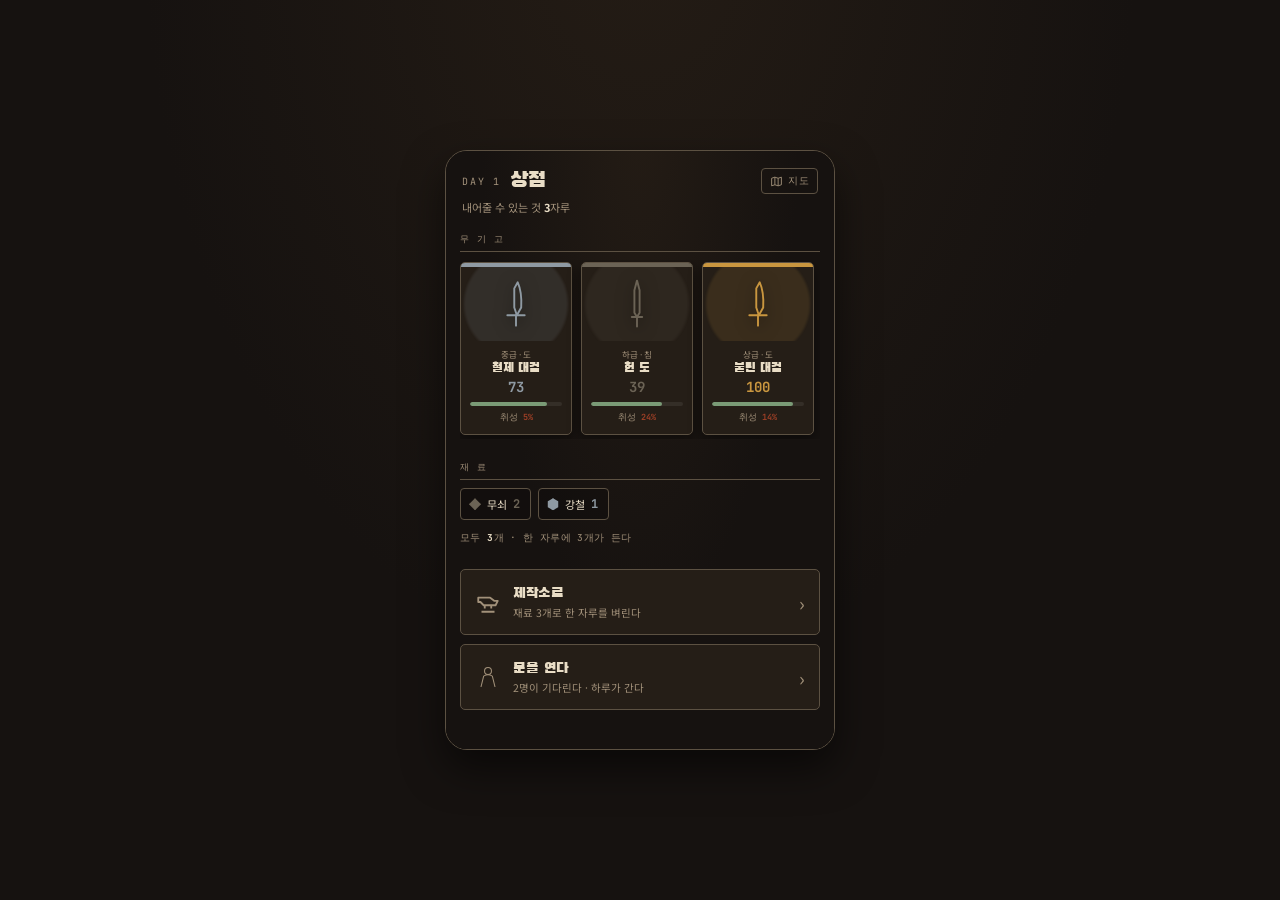
==== forge/index.html @ 7ca0454d "Deploy forge game preview" ====
<!DOCTYPE html>
<!--
════════════════════════════════════════════════════════════════
  명검은 반드시 부러진다 — 통합 프로토타입
════════════════════════════════════════════════════════════════

  [찾는 법]  아래 태그를 그대로 검색하면 해당 구획으로 바로 간다.
             줄번호는 편집하면 낡지만, 태그는 낡지 않는다.

  ── CSS ────────────────────────────────────────────────
  §css.top        상단 날짜 · 뒤로가기
  §css.terrain    암반 층리 · 배경
  §css.map        지도 스크롤뷰 · 노드 · 토큰
  §css.greet      접객 화면 · 용사/무기 카드
  §css.peek       지도 보기 · 상단 버튼
  §css.ldrawer    지도 위 대여 서랍
  §css.page       상점 · 개봉 페이지
  §css.night      개봉 오버레이
  §css.envelope   봉투 · 뜯기
  §css.result     결과 카드 · 마모 · 파손 · 쪽지

  ── core ── 규칙. DOM을 건드리지 않는다 ────────────────
  §core.dungeons  던전 · 키워드 · 대사
  §core.entity    용사 풀 · 등급 · makeWeapon
  §core.state     S — 하루 상태
  §core.outcome   rollOutcome · reactionOf   ← 확률
  §core.discover  bringBack — 키워드/재료 발견
  §core.unlock    소문 해금
  §core.day       nextDay · makeGuests

  ── ui ── 공용 부품 ────────────────────────────────────
  §ui.rand        mulberry32 · crackSVG
  §ui.icon        아이콘 · 무기 실루엣
  §ui.sheet       던전 상세 시트
  §ui.toast       토스트

  ── screens ────────────────────────────────────────────
  §scr.greet      접객 — 스와이프 · 건네기
  §scr.peek       지도 보기 — 던전 카드 뒷면에 소문
  §scr.ldrawer    지도 위 대여 서랍 — 행 탭하면 토큰으로
  §scr.dfocus     지도 카드 — 가운데로 불러내기 · 뒤집기
  §scr.map        지도 렌더 · 토큰
  §scr.page       상점 · 개봉 페이지
  §scr.seq        저녁 파견 시퀀스
  §scr.arrival    아침 진행 · 귀환
  §scr.night      개봉 — 봉투 · 결과
  §boot           시작

  [규율]  core 구획의 함수는 document / $() 를 쓰지 않는다.
          Vite 이관 시 core 는 그대로 잘라 붙일 수 있어야 한다.

  [미착수]  forge 3단계 → §scr.page 의 '벼린다' 버튼
════════════════════════════════════════════════════════════════
-->
<html lang="ko">
<head>
<meta charset="UTF-8">
<meta name="viewport" content="width=device-width, initial-scale=1.0, maximum-scale=1.0, user-scalable=no">
<title>던전 지도 프로토타입</title>
<style>
@import url('https://fonts.googleapis.com/css2?family=Black+Han+Sans&family=Noto+Sans+KR:wght@400;500;700&family=JetBrains+Mono:wght@500;700&display=swap');

:root{
  --bg-void:#161210;
  --bg-card:#251e17;
  --ink:#e9ddc6;
  --ink-dim:#a2917a;
  --line-metal:#5c5142;

  --grade-common:#6b6355;
  --grade-mid:#8f9aa3;
  --grade-high:#c9963f;
  --grade-unique:#cf5b2e;

  --attr-frost:#5f93b0;
  --attr-fire:#9c3f26;
  --attr-holy:#c7a542;
  --attr-none:#7d7568;

  --dur-high:#7a9b76;
  --dur-mid:#c9963f;
  --dur-low:#9c3f26;

  --stamp-ink:#8c3a2c;

  --font-display:'Black Han Sans', sans-serif;
  --font-body:'Noto Sans KR', sans-serif;
  --font-mono:'JetBrains Mono', monospace;
}
*{ box-sizing:border-box; -webkit-tap-highlight-color:transparent; }
html,body{ height:100%; }
body{
  margin:0; background:radial-gradient(ellipse at 50% -10%, #241c15 0%, var(--bg-void) 55%);
  color:var(--ink); font-family:var(--font-body);
  display:flex; align-items:center; justify-content:center; padding:16px;
}
body.night-open{ overflow:hidden; overscroll-behavior:none; }
.phone{
  width:390px; height:600px; max-height:90vh;
  background:radial-gradient(ellipse at 50% 0%, #241c15 0%, var(--bg-void) 60%);
  border-radius:22px; border:1px solid var(--line-metal);
  box-shadow:0 18px 40px rgba(0,0,0,.55);
  position:relative; overflow:hidden; display:flex; flex-direction:column;
}

/* ══ [§css.top] 상단 ══ */
.top{ padding:12px 12px 6px; flex-shrink:0; z-index:14; }
.top__bar{ display:flex; align-items:center; justify-content:space-between; gap:8px; }
.day{ font-family:var(--font-mono); font-size:11px; letter-spacing:.16em; color:var(--ink-dim); text-align:center; flex:1; }
.backbtn{
  width:42px; height:42px; flex-shrink:0; display:flex; align-items:center; justify-content:center;
  background:var(--bg-card); border:1px solid var(--line-metal); border-radius:7px;
  color:var(--ink); font-size:24px; line-height:1; cursor:pointer; transition:border-color .15s, color .15s, transform .12s;
}
.backbtn:active{ transform:scale(.94); }
.backbtn:hover{ border-color:var(--grade-unique); color:var(--ink); }
.backbtn.hidden{ opacity:0; pointer-events:none; }
.topbtn{
  display:flex; align-items:center; gap:6px; background:var(--bg-card);
  border:1px solid var(--line-metal); border-radius:4px; padding:6px 9px;
  cursor:pointer; flex-shrink:0; transition:border-color .15s, opacity .3s;
}
.topbtn:hover{ border-color:var(--grade-unique); }
.topbtn__label{ font-family:var(--font-mono); font-size:8.5px; letter-spacing:.08em; color:var(--ink-dim); }
.topbtn__count{
  min-width:17px; height:17px; border-radius:9px; padding:0 4px; background:var(--grade-unique);
  color:#1a1512; font-family:var(--font-mono); font-weight:700; font-size:10px;
  display:flex; align-items:center; justify-content:center;
}
.topbtn--off{ opacity:.32; pointer-events:none; }

/* ══ [§css.terrain] 지형 배경 ══ */
.backdrop{
  position:absolute; left:0; top:0; width:100%; height:100%;
  pointer-events:none; z-index:1;
}
/* 깊은 곳에 깔리는 안개 */
.mist{
  position:absolute; left:-10%; width:120%; height:70px; pointer-events:none; z-index:3;
  background:radial-gradient(ellipse at 50% 50%, rgba(150,160,170,.075) 0%, rgba(150,160,170,0) 70%);
  animation:mistDrift 22s ease-in-out infinite;
}
@keyframes mistDrift{ 0%,100%{ transform:translateX(-18px);} 50%{ transform:translateX(18px);} }
/* 화롯불 잔불 */
.ember{
  position:absolute; width:2px; height:2px; border-radius:50%;
  background:var(--attr-fire); pointer-events:none; z-index:3; opacity:0;
  animation:emberRise 5.5s linear infinite;
}
@keyframes emberRise{
  0%{ opacity:0; transform:translateY(0) scale(.6);} 12%{ opacity:.85;}
  70%{ opacity:.45;} 100%{ opacity:0; transform:translateY(-58px) scale(.3);}
}

/* 이정표 — 턴이 끊기는 자리 */
.milestone{
  position:absolute; margin-left:-9px; width:18px; height:18px; z-index:4;
  color:#4e4438; pointer-events:none;
}
.milestone svg{ width:18px; height:18px; }

/* ══ [§css.map] 지도 — 스크롤뷰 ══
   부모(wrapper)가 flex 컨테이너가 아니므로 flex:1은 듣지 않는다.
   inset:0으로 스크롤 컨테이너의 높이를 확정해야 overflow가 작동한다. */
.map{
  position:absolute; inset:0; overflow-y:auto; overflow-x:hidden;
  -webkit-overflow-scrolling:touch; overscroll-behavior:contain;
}
.map::-webkit-scrollbar{ width:0; display:none; }
.map__inner{ position:relative; width:100%; }

/* 스크롤 뷰포트 가장자리 — 위아래로 어둠에 잠기게 */
.map__fade{
  position:absolute; left:0; right:0; height:46px; pointer-events:none; z-index:11;
}
.map__fade--top{ top:0; background:linear-gradient(180deg, #191411 0%, rgba(25,20,17,0) 100%); }
.map__fade--bot{ bottom:0; background:linear-gradient(0deg, #171310 0%, rgba(23,19,16,0) 100%); }

/* 깊이 눈금 — 세로축이 곧 거리라는 것을 읽히게 */
.tick{
  position:absolute; left:8px; display:flex; align-items:center; gap:6px;
  font-family:var(--font-mono); font-size:8px; letter-spacing:.14em; color:#4c4237;
  pointer-events:none; z-index:4;
}
.tick::after{ content:''; display:block; width:340px; height:1px; background:linear-gradient(90deg, #352d26 0%, rgba(53,45,38,0) 78%); }

/* 스크롤 힌트 */
.scrollhint{
  position:absolute; left:50%; transform:translateX(-50%); bottom:52px; z-index:12;
  font-family:var(--font-mono); font-size:8.5px; letter-spacing:.16em; color:var(--ink-dim);
  opacity:0; transition:opacity .5s; pointer-events:none;
}
.scrollhint.on{ opacity:.7; animation:hintFloat 2.4s ease-in-out infinite; }
@keyframes hintFloat{ 0%,100%{ transform:translate(-50%,0);} 50%{ transform:translate(-50%,-4px);} }

/* 어둠 — 미해금 구역 */
.dark{
  position:absolute; left:0; right:0; top:0; height:170px;
  background:linear-gradient(180deg, #0b0908 0%, #0d0a08 42%, rgba(13,10,8,.8) 70%, rgba(22,18,16,0) 100%);
  pointer-events:none; z-index:5;
}
.dark__label{
  position:absolute; left:0; right:0; top:34px; text-align:center;
  font-family:var(--font-mono); font-size:8.5px; letter-spacing:.22em; color:#3d342c;
}
.rumor{
  position:absolute; top:76px; text-align:center; width:118px;
  font-family:var(--font-display); font-size:14px; color:#57493c;
  filter:blur(1.1px); opacity:0; transition:opacity 1.1s ease;
}
.rumor.on{ opacity:1; animation:rumorPulse 4.2s ease-in-out infinite; }
.rumor small{ display:block; font-family:var(--font-mono); font-size:7.5px; letter-spacing:.1em; margin-top:3px; filter:blur(.4px); }
@keyframes rumorPulse{ 0%,100%{ opacity:.55; } 50%{ opacity:.9; } }

/* 레인 — 던전에서 상점까지의 길 */
.lane{ position:absolute; width:2px; background:repeating-linear-gradient(180deg, var(--line-metal) 0 3px, transparent 3px 9px); opacity:.42; }

/* 던전 카드 (지도용 소형) */
.dnode{
  position:absolute; width:112px; margin-left:-56px;
  background:var(--bg-card); border:1px solid var(--line-metal); border-radius:5px;
  box-shadow:0 6px 16px rgba(0,0,0,.5); cursor:pointer;
  transition:border-color .18s, transform .3s cubic-bezier(.34,1.4,.64,1),
             width .45s cubic-bezier(.4,.15,.2,1), margin-left .45s cubic-bezier(.4,.15,.2,1);
  z-index:6; perspective:900px; background:transparent; border:none; box-shadow:none;
}
.dnode__inner{
  position:relative; width:100%; transform-style:preserve-3d;
  transition:transform .5s cubic-bezier(.4,.15,.2,1);
}
.dnode.flipped{ width:224px; margin-left:-112px; z-index:30; }
.dnode.flipped .dnode__inner{ transform:rotateY(180deg); }
.dnode__face{
  backface-visibility:hidden; -webkit-backface-visibility:hidden;
  background:var(--bg-card); border:1px solid var(--line-metal); border-radius:5px;
  box-shadow:0 6px 16px rgba(0,0,0,.5); overflow:hidden;
}
.dnode__front{ position:relative; }
.dnode__back{ position:absolute; inset:0; transform:rotateY(180deg); }
.dnode.flipped .dnode__front{ position:absolute; inset:0; }
.dnode.flipped .dnode__back{ position:relative; inset:auto; }
.dnode:hover .dnode__face{ border-color:var(--accent); }

/* 카드를 화면 가운데로 불러내는 층 —
   지도 스크롤 위에 얹혀서, 원래 자리의 카드는 숨겨두고
   같은 카드를 이 층에서 다시 그려 가운데로 날아가게 한다. */
.dfocus{ position:absolute; inset:0; z-index:32; opacity:0; pointer-events:none; transition:opacity .3s; }
.dfocus.on{ opacity:1; pointer-events:auto; background:rgba(10,8,7,.5); }
.dfocus-card{
  left:50%; top:50%; margin:0 !important; z-index:33;
  transition:transform .5s cubic-bezier(.4,.15,.2,1), width .45s cubic-bezier(.4,.15,.2,1) !important;
  max-height:78%;
}
.dfocus-card .dnode__face{ box-shadow:0 20px 46px rgba(0,0,0,.6); }
.dfocus-card .dnode__back .dback{ max-height:296px; overflow-y:auto; }
.dfocus-card .dnode__back .dback::-webkit-scrollbar{ display:none; }
.token.ping{ animation:tokPing 1.1s ease-out; z-index:20; }
@keyframes tokPing{
  0%{ transform:scale(1); filter:none; }
  22%{ transform:scale(1.5); filter:drop-shadow(0 0 12px var(--accent)) brightness(1.5); }
  100%{ transform:scale(1); filter:none; }
}
.dnode.new{ animation:nodeIn .6s cubic-bezier(.34,1.4,.64,1); }
@keyframes nodeIn{ from{ opacity:0; transform:translateY(-14px) scale(.9); } to{ opacity:1; transform:none; } }
.dnode__accent{ height:4px; background:var(--accent); }
.dnode__body{ padding:7px 9px 8px; text-align:center; }
.dnode__ico{ width:26px; height:26px; margin:0 auto 1px; color:var(--accent); }
.dnode__name{ font-family:var(--font-display); font-size:13.5px; line-height:1.2; }
.dnode__turn{ font-family:var(--font-mono); font-size:9px; color:var(--ink-dim); margin-top:3px; letter-spacing:.05em; }
.dnode__log{ font-size:8.5px; color:var(--ink-dim); margin-top:4px; line-height:1.4; }
.dnode__log b{ color:var(--dur-low); font-weight:700; }
.dnode__seam{ display:block; width:100%; height:7px; }
.dnode__seam path{ stroke:var(--line-metal); stroke-width:1.2; fill:none; }

/* 토큰 — 나가 있는 무기 */
.token{
  position:absolute; width:40px; margin-left:-20px; z-index:8;
  transition:top .55s cubic-bezier(.34,1.25,.64,1), left .55s cubic-bezier(.34,1.25,.64,1), opacity .4s;
  text-align:center; pointer-events:none;
}
.token__glyph{
  width:30px; height:30px; margin:0 auto; color:var(--accent);
  background:rgba(22,18,16,.9); border:1px solid var(--line-metal); border-radius:4px;
  display:flex; align-items:center; justify-content:center;
  box-shadow:0 3px 9px rgba(0,0,0,.6);
}
.token__glyph svg{ width:21px; height:21px; }
.token__step{ font-family:var(--font-mono); font-size:7.5px; color:var(--ink-dim); margin-top:2px; letter-spacing:.04em; }
.token.jump .token__glyph{ animation:tokenJump .42s cubic-bezier(.34,1.5,.64,1); }
@keyframes tokenJump{ 0%{ transform:translateY(0);} 40%{ transform:translateY(-7px) scale(1.06);} 100%{ transform:translateY(0);} }
.token.gone{ opacity:0; }

/* 던전 안으로 들어간다 — 잠시 머무는 동안 토큰이 어둠에 잠긴다 */
.token.inside{ z-index:4; }
.token.inside .token__glyph{
  transition:transform .5s cubic-bezier(.4,.15,.2,1), opacity .5s, background .5s;
  transform:scale(.72); opacity:.45; background:rgba(10,8,7,.95);
}
.token.inside .token__step{ opacity:0; transition:opacity .3s; }

/* 던전이 삼킨다 */
@keyframes nodeSwallow{
  0%,100%{ box-shadow:0 6px 16px rgba(0,0,0,.5); }
  35%{ box-shadow:0 6px 16px rgba(0,0,0,.5), 0 0 22px 3px var(--accent); }
}
.dnode.swallow{ animation:nodeSwallow 1.1s ease-in-out; }

/* 지도 위를 날아오는 결과 봉투 — 야간 개봉 봉투(.env)와 완전히 분리한다 */
.return-env{
  position:absolute; width:52px; height:36px; z-index:22;
  pointer-events:none; filter:drop-shadow(0 8px 12px rgba(0,0,0,.72));
  transform:translate(-50%,-50%);
}
.return-env__body{
  position:absolute; inset:0; overflow:hidden;
  background:linear-gradient(155deg,#3b3127 0%,#28211b 100%);
  border:1px solid var(--line-metal); border-radius:3px;
}
.return-env__flap{
  position:absolute; inset:0 0 auto; height:21px;
  background:#342a22; border-bottom:1px solid rgba(117,91,64,.72);
  clip-path:polygon(0 0,100% 0,50% 100%);
}
.return-env__accent{ position:absolute; left:0; right:0; bottom:0; height:3px; background:var(--accent); }
.return-env__seal{
  position:absolute; left:50%; top:16px; transform:translate(-50%,-50%);
  width:12px; height:12px; border-radius:50%; z-index:2;
  background:var(--stamp-ink); box-shadow:0 0 0 1px rgba(0,0,0,.5) inset;
}
.return-env__shine{
  position:absolute; inset:-12px; z-index:-1; opacity:.7;
  background:radial-gradient(circle, color-mix(in srgb,var(--accent) 38%,transparent) 0%,transparent 68%);
}

.return-status{
  position:absolute; left:50%; bottom:18px; z-index:21;
  transform:translate(-50%,12px); opacity:0; pointer-events:none;
  display:flex; flex-direction:column; align-items:center; gap:7px;
  transition:opacity .28s, transform .36s cubic-bezier(.34,1.35,.64,1);
}
.return-status.on{ opacity:1; transform:translate(-50%,0); }
.return-status__stack{ position:relative; width:72px; height:42px; }
.return-status__paper{
  position:absolute; left:50%; top:50%; width:54px; height:34px;
  border:1px solid var(--line-metal); border-radius:3px;
  background:linear-gradient(155deg,#3b3127,#28211b);
  box-shadow:0 5px 12px rgba(0,0,0,.55);
  transform:translate(-50%,-50%) rotate(var(--r,0deg)) translateY(var(--y,0px));
  animation:returnPaperIn .34s cubic-bezier(.34,1.55,.64,1);
}
.return-status__paper::after{
  content:''; position:absolute; left:50%; top:8px; width:10px; height:10px;
  transform:translateX(-50%); border-radius:50%; background:var(--stamp-ink);
}
.return-status__label{
  min-width:150px; padding:6px 10px; text-align:center;
  font-family:var(--font-mono); font-size:9px; letter-spacing:.08em; color:var(--ink-dim);
  border:1px solid var(--line-metal); border-radius:3px; background:rgba(18,15,13,.92);
}
.return-status.complete .return-status__stack{ animation:returnStackPulse .62s cubic-bezier(.34,1.55,.64,1); }
.return-status.complete .return-status__label{ color:var(--ink); border-color:var(--grade-unique); }
@keyframes returnPaperIn{
  from{ opacity:0; transform:translate(-50%,-50%) translateY(-16px) rotate(-8deg) scale(.8); }
}
@keyframes returnStackPulse{
  0%,100%{ transform:scale(1); } 45%{ transform:scale(1.14) translateY(-4px); }
}
/* 상점 */
.shop{
  position:absolute; left:0; right:0; height:64px; z-index:7;
  display:flex; flex-direction:column; align-items:center; justify-content:flex-start;
}
.shop__house{ width:96px; height:46px; color:var(--ink-dim); position:relative; }
.shop__house svg{ width:96px; height:46px; }
.shop__win{
  position:absolute; left:50%; top:26px; transform:translateX(-50%);
  width:13px; height:11px; background:var(--grade-high); border-radius:1px;
  box-shadow:0 0 12px 3px rgba(201,150,63,.42);
  animation:forgeGlow 3.6s ease-in-out infinite;
}
@keyframes forgeGlow{ 0%,100%{ opacity:.72; } 45%{ opacity:1; } }
.shop__label{
  font-family:var(--font-mono); font-size:9.5px; letter-spacing:.2em;
  color:var(--ink-dim); margin-top:2px;
}

/* ══ [§css.greet] 접객 — 낮 ══ */
.greet{
  position:absolute; inset:0; z-index:26; display:flex; flex-direction:column;
  background:radial-gradient(ellipse at 50% -10%, #261e16 0%, var(--bg-void) 62%);
  opacity:0; pointer-events:none; transition:opacity .32s;
}
.greet.on{ opacity:1; pointer-events:auto; }
.greet__top{ padding:11px 14px 0; display:flex; align-items:center; justify-content:space-between; }
.greet__day{ font-family:var(--font-mono); font-size:10px; letter-spacing:.16em; color:var(--ink-dim); }
.queue{ display:flex; gap:6px; }
.queue span{ width:7px; height:7px; border-radius:50%; background:rgba(233,221,198,.14); }
.queue span.on{ background:var(--grade-unique); }
.queue span.done{ background:var(--line-metal); }

/* ══ 영업 종료 — 모든 무기를 빌려준 뒤 지도 버튼을 누르는 전환 화면 ══ */
.closing{
  position:absolute; inset:0; z-index:29; overflow:hidden;
  display:flex; flex-direction:column; align-items:center; justify-content:center;
  padding:28px; text-align:center;
  background:radial-gradient(ellipse at 50% 35%,#261f18 0%,#0d0a08 70%);
  opacity:0; pointer-events:none; transition:opacity .36s;
}
.closing.on{ opacity:1; pointer-events:auto; }
.closing__door{
  position:relative; width:126px; height:148px; margin-bottom:24px;
  border:1px solid var(--line-metal); border-radius:5px 5px 2px 2px;
  background:#18130f; box-shadow:0 18px 38px rgba(0,0,0,.64),0 0 26px rgba(201,150,63,.08);
  overflow:hidden;
}
.closing__door::before,.closing__door::after{
  content:''; position:absolute; top:0; bottom:0; width:50%;
  background:linear-gradient(90deg,#2f261e,#211a15);
  border:1px solid rgba(117,91,64,.55);
  transition:transform .66s cubic-bezier(.45,.05,.25,1);
}
.closing__door::before{ left:0; transform-origin:left; }
.closing__door::after{ right:0; transform-origin:right; }
.closing__door-glow{
  position:absolute; left:50%; top:50%; width:2px; height:86%; transform:translate(-50%,-50%);
  background:var(--grade-unique); box-shadow:0 0 15px 3px rgba(201,150,63,.26);
  animation:closingGlow 2.2s ease-in-out infinite;
}
@keyframes closingGlow{ 0%,100%{ opacity:.35; } 50%{ opacity:.9; } }
.closing__k{ font-family:var(--font-mono); font-size:9px; letter-spacing:.22em; color:var(--grade-unique); }
.closing__title{ margin-top:9px; font-family:var(--font-display); font-size:24px; color:var(--ink); }
.closing__desc{ max-width:260px; margin-top:10px; font-size:12px; line-height:1.65; color:var(--ink-dim); }
.closing__count{
  display:flex; align-items:center; gap:7px; margin-top:15px;
  font-family:var(--font-mono); font-size:10px; color:var(--ink-dim);
}
.closing__count b{ color:var(--ink); font-size:13px; }
.closing__btn{
  width:min(270px,100%); margin-top:24px; padding:13px 16px;
  border:1px solid var(--grade-unique); border-radius:4px;
  background:rgba(201,150,63,.08); color:var(--ink); cursor:pointer;
  font-family:var(--font-body); font-size:13px; font-weight:700;
  transition:transform .18s,background .18s;
}
.closing__btn:active{ transform:scale(.98); background:rgba(201,150,63,.16); }
.closing__btn:disabled{ opacity:.5; pointer-events:none; }
.closing.leaving .closing__door::before{ transform:translateX(-102%); }
.closing.leaving .closing__door::after{ transform:translateX(102%); }

/* ── 용사 카드 ── */
.hero-zone{ flex-shrink:0; padding:4px 16px 0; display:flex; flex-direction:column; align-items:center; position:relative; z-index:1; }
.hero-card{
  width:154px; height:140px; cursor:grab; touch-action:pan-y;
  transition:transform .3s cubic-bezier(.34,1.4,.64,1), opacity .3s;
  will-change:transform; position:relative; animation:heroIn .4s ease-out;
}
.hero-card.dragging{ transition:none; cursor:grabbing; }
@keyframes heroIn{ from{ transform:translateY(16px); opacity:0; } to{ transform:none; opacity:1; } }
.hero-card__face{
  width:100%; height:100%; background:var(--bg-card);
  border:1px solid var(--line-metal); border-radius:5px; overflow:hidden;
  box-shadow:0 6px 16px rgba(0,0,0,.45); display:flex; flex-direction:column;
}
.hero-card__accent{ height:4px; background:var(--h-accent,#888); flex-shrink:0; }
.hero-card__inner{ padding:5px 12px 8px; text-align:center; flex:1; display:flex; flex-direction:column; justify-content:center; }
.hero-ico{ width:36px; height:36px; margin:0 auto; color:var(--h-accent,#888); }
.hero-name{ font-family:var(--font-display); font-size:15px; margin-top:2px; }
.hero-chip{ font-size:10px; color:var(--ink-dim); margin-top:2px; }
.hero-skill{ font-family:var(--font-mono); font-weight:700; font-size:12px; color:var(--ink); margin-top:5px; }
.hero-card.talking{ animation:talk .5s ease-in-out; }
@keyframes talk{ 0%,100%{ transform:rotate(0) translateY(0);} 30%{ transform:rotate(-2deg) translateY(-4px);} 65%{ transform:rotate(1.5deg) translateY(-1px);} }
.hero-card__send{
  position:absolute; top:50%; left:50%; transform:translate(-50%,-50%) rotate(-4deg);
  font-family:var(--font-display); font-size:17px; color:var(--ink);
  border:2px solid var(--dur-low); background:rgba(22,18,16,.86);
  padding:5px 13px; border-radius:4px; opacity:0; pointer-events:none; z-index:5; white-space:nowrap;
}
.hero-drag-hint{ font-size:9.5px; color:var(--ink-dim); margin-top:4px; letter-spacing:.02em; }

/* ── 말풍선 ── */
.bubble{
  position:relative; margin:7px 10px 0;
  background:var(--bg-card); border:1px solid var(--line-metal); border-radius:5px;
  padding:8px 14px; font-size:12px; line-height:1.5; color:var(--ink);
  cursor:pointer; min-height:44px;
  display:flex; flex-direction:column; align-items:center; justify-content:center; text-align:center;
  animation:bubbleIn .3s ease-out;
}
@keyframes bubbleIn{ from{ opacity:0; transform:translateY(-5px);} to{ opacity:1; transform:none;} }
.bubble::before{
  content:''; position:absolute; top:-9px; left:50%; margin-left:-7px;
  border-left:7px solid transparent; border-right:7px solid transparent; border-bottom:8px solid var(--line-metal);
}
.bubble__hint{ position:absolute; right:9px; bottom:5px; font-family:var(--font-mono); font-size:9px; color:var(--ink-dim); letter-spacing:.08em; }
.bubble__tail{ display:block; color:var(--ink-dim); font-size:11px; margin-top:5px; }

/* ── 무기 카드 ── */
.deck-zone{ flex:1; position:relative; display:flex; align-items:center; justify-content:center; margin-top:5px; min-height:186px; z-index:10; }
.rail{ position:absolute; inset:0; display:flex; align-items:center; justify-content:center; }
.wcard{
  position:absolute; width:152px; height:220px; cursor:grab; touch-action:pan-y;
  transition:transform .32s cubic-bezier(.34,1.4,.64,1), opacity .3s;
  will-change:transform;
}
.wcard.dragging{ transition:none; cursor:grabbing; }
.wcard--side{ pointer-events:none; opacity:.4; filter:brightness(.62) saturate(.7); z-index:0; }
.wcard--side.prev{ transform:translateX(calc(-1 * var(--side, 142px))) scale(.84) rotate(-4deg); }
.wcard--side.next{ transform:translateX(var(--side, 142px)) scale(.84) rotate( 4deg); }
.wcard--center{ z-index:2; }
.wcard__face{
  width:100%; height:100%; background:var(--bg-card);
  border:1px solid var(--line-metal); border-radius:5px; overflow:hidden;
  box-shadow:0 6px 18px rgba(0,0,0,.5); display:flex; flex-direction:column;
}
.wcard__accent{ height:5px; background:var(--accent,#888); flex-shrink:0; }
.wcard--unique .wcard__accent{ animation:ember 2.6s ease-in-out infinite; }
@keyframes ember{ 0%,100%{ filter:brightness(1);} 50%{ filter:brightness(1.55);} }
.wcard__thumb{ flex:1; position:relative; display:flex; align-items:center; justify-content:center; overflow:hidden; }
.wcard__thumb::before{
  content:''; position:absolute; width:150%; aspect-ratio:1; border-radius:50%;
  background:var(--accent,#888); opacity:.13; filter:blur(1px);
}
.wcard__thumb svg{ width:66px; height:66px; color:var(--accent,#888); position:relative; z-index:1; filter:drop-shadow(0 4px 10px rgba(0,0,0,.4)); }
.crack{ display:block; width:100%; height:10px; flex-shrink:0; }
.crack path{ stroke:var(--line-metal); stroke-width:1.4; fill:none; }
.wcard__info{ padding:6px 12px 9px; text-align:center; flex-shrink:0; }
.wcard__grade{ font-size:10.5px; color:var(--ink-dim); }
.wcard__name{ font-family:var(--font-display); font-size:15px; margin-top:1px; }
.wcard__atk{ font-family:var(--font-mono); font-weight:700; font-size:16px; margin-top:2px; }
.gauge{ height:5px; border-radius:3px; background:rgba(255,255,255,.06); overflow:hidden; margin-top:5px; }
.gauge__fill{ height:100%; border-radius:3px; }
.wcard__brit{ font-family:var(--font-mono); font-size:9px; color:var(--ink-dim); margin-top:4px; }
.wcard__brit b{ color:var(--dur-low); font-weight:700; }
.flip-hint{
  position:absolute; right:9px; bottom:7px; z-index:3;
  font-family:var(--font-mono); font-size:8px; letter-spacing:.1em; color:var(--ink-dim); opacity:.6;
}
.stampMark{
  position:absolute; top:50%; left:50%; transform:translate(-50%,-50%) rotate(-11deg);
  font-family:var(--font-display); font-size:22px; color:var(--ink);
  background:rgba(22,18,16,.86); padding:6px 16px; border-radius:4px;
  opacity:0; pointer-events:none; z-index:4;
}
.stampMark.give{ border:2px solid var(--dur-high); }
.counter{ text-align:center; font-family:var(--font-mono); font-size:9.5px; letter-spacing:.12em; color:var(--ink-dim); padding:2px 0 0; }
.greet__hint{ flex-shrink:0; text-align:center; padding:3px 14px 9px; font-size:10px; color:var(--ink-dim); line-height:1.6; }
.greet__hint b{ color:var(--ink); font-weight:700; }
.greet__empty{
  flex:1; display:flex; flex-direction:column; align-items:center; justify-content:center;
  gap:12px; color:var(--ink-dim); font-size:12px; padding:0 30px; text-align:center;
}

/* ── 대여 카드 (용사+무기 합본) ── */
.loan-card{
  width:186px; background:var(--bg-card); border:1px solid var(--line-metal);
  border-radius:5px; overflow:hidden; box-shadow:0 10px 26px rgba(0,0,0,.55);
}
.loan-card--big{ width:212px; }
.loan-card--big .loan-card--big .loan-card--big .loan-card--big .loan-half{ display:flex; align-items:center; gap:11px; padding:13px 12px; }
.loan-half__ico{ width:42px; height:42px; flex-shrink:0; }
.loan-half__txt{ min-width:0; flex:1; }
.loan-half__name{ font-family:var(--font-display); font-size:15px; line-height:1.2; }
.loan-half__sub{ font-size:10px; color:var(--ink-dim); margin-top:2px; }
.loan-half__num{ font-family:var(--font-mono); font-weight:700; font-size:15px; color:var(--ink); }
.loan-card--big .loan-half{ padding:17px 14px; }
.loan-card--big .loan-half__ico{ width:54px; height:54px; }
.loan-card--big .loan-half__name{ font-size:19px; }
.loan-card--big .loan-half__num{ font-size:19px; }
.loan-seam{ display:block; width:100%; height:10px; }
.loan-seam path{ stroke:var(--line-metal); stroke-width:1.4; fill:none; }
.loan-card__foot{
  font-size:9.5px; color:var(--ink-dim); text-align:center;
  padding:8px 10px 11px; border-top:1px dashed var(--line-metal);
}
.loan-card--big .loan-card__foot{ font-size:11px; padding:9px 10px 12px; }

/* ── 합체 리빌 ── */
.merge-overlay{
  position:absolute; inset:0; z-index:28; background:rgba(10,8,7,0);
  display:flex; align-items:center; justify-content:center;
  opacity:0; pointer-events:none; transition:opacity .28s ease, background .28s ease;
}
.merge-overlay.show{ opacity:1; background:rgba(10,8,7,.66); }
.merge-card-wrap{
  transform:scale(.8); opacity:0;
  transition:transform .38s cubic-bezier(.34,1.5,.64,1), opacity .3s;
}
.merge-overlay.show .merge-card-wrap{ transform:scale(1); opacity:1; }
.merge-bubble{
  position:absolute; left:0; top:0;
  background:var(--bg-card); border:1px solid var(--line-metal); border-radius:5px;
  padding:10px 16px; font-size:13px; line-height:1.5; color:var(--ink);
  max-width:250px; width:max-content; text-align:center;
  box-shadow:0 8px 20px rgba(0,0,0,.5);
  transform:translate(-50%, 14px) scale(.9); opacity:0;
  transition:transform .32s cubic-bezier(.34,1.4,.64,1), opacity .28s;
}
.merge-bubble.show{ transform:translate(-50%, 14px) scale(1); opacity:1; }
.merge-bubble::after{
  content:''; position:absolute; top:-9px; left:50%; margin-left:-8px;
  border-left:8px solid transparent; border-right:8px solid transparent; border-bottom:9px solid var(--line-metal);
}
.merge-bubble__mood{ display:block; font-family:var(--font-mono); font-size:9px; letter-spacing:.12em; margin-bottom:4px; }
.merge-bubble.good .merge-bubble__mood{ color:var(--dur-high); }
.merge-bubble.mid  .merge-bubble__mood{ color:var(--dur-mid); }
.merge-bubble.bad  .merge-bubble__mood{ color:var(--dur-low); }

/* ── 말 되짚기 오버레이 ── */
.talk{
  position:absolute; inset:0; z-index:30; background:rgba(10,8,7,.9);
  display:flex; align-items:center; justify-content:center; padding:30px;
  opacity:0; pointer-events:none; transition:opacity .24s;
}
.talk.show{ opacity:1; pointer-events:auto; }
.talk__box{
  background:var(--bg-card); border:1px solid var(--line-metal); border-radius:6px;
  padding:18px 20px; max-width:280px; box-shadow:0 16px 40px rgba(0,0,0,.66);
}
.talk__who{ font-family:var(--font-mono); font-size:9px; letter-spacing:.16em; color:var(--ink-dim); }
.talk__line{ font-size:14px; line-height:1.65; margin-top:9px; }
.talk__more{ font-size:12px; line-height:1.7; color:var(--ink-dim); margin-top:10px; }
.talk__close{ text-align:center; font-family:var(--font-mono); font-size:9.5px; color:var(--ink-dim); margin-top:15px; }

/* ══ [§css.peek] 지도 보기 · 던전 카드 뒷면 ══ */
.greet.peek{ opacity:0; pointer-events:none; }


/* 지도 버튼 — 구석에 조용히 */
.greet__topr{ display:flex; align-items:center; gap:9px; }
.mapbtn{
  display:flex; align-items:center; gap:5px; cursor:pointer;
  background:transparent; border:1px solid var(--line-metal); border-radius:4px;
  padding:5px 8px; color:var(--ink-dim); transition:border-color .15s, color .15s;
}
.mapbtn:hover{ border-color:var(--grade-unique); color:var(--ink); }
.mapbtn.on{ color:var(--ink); }
.mapbtn__ico{ width:13px; height:13px; display:block; }
.mapbtn__ico svg{ width:100%; height:100%; }
.mapbtn__t{ font-family:var(--font-mono); font-size:9.5px; letter-spacing:.04em; }

/* 키워드 · 재료 */
.key{
  font-size:10px; padding:2.5px 7px; border-radius:3px;
  background:rgba(233,221,198,.09); border:1px solid var(--line-metal); color:var(--ink);
}
.key--q{ color:#4e4438; border-style:dashed; min-width:24px; text-align:center; }
.loot{ font-family:var(--font-mono); font-size:9.5px; color:var(--grade-high); }
.loot::before{ content:'◆ '; opacity:.6; }
.loot--q{ color:#4e4438; }

/* 던전 카드 뒷면 — 누런 장부. 부고와 다른 종이다. */
.dback{ background:#c8b895; color:#33281d; padding:9px 11px 10px;
  background-image:repeating-linear-gradient(0deg, rgba(90,70,52,.09) 0 1px, transparent 1px 19px); }
.dback__head{ display:flex; align-items:baseline; justify-content:space-between;
  border-bottom:1px solid rgba(90,70,52,.4); padding-bottom:5px; }
.dback__name{ font-family:var(--font-display); font-size:14px; }
.dback__k{ font-family:var(--font-mono); font-size:7.5px; letter-spacing:.24em; color:#7a6048; }
.dback__keys{ display:flex; flex-wrap:wrap; gap:4px; margin-top:8px; }
.dback__keys .key{ background:rgba(90,70,52,.13); border-color:rgba(90,70,52,.4); color:#33281d; font-size:9.5px; }
.dback__keys .key--q{ color:#9a8368; }
.dback__loot{ display:flex; gap:6px; margin-top:6px; }
.dback__loot .loot{ color:#7a5a20; font-size:9px; }
.dback__loot .loot--q{ color:#9a8368; }
.dback__list{ max-height:132px; overflow-y:auto; margin-top:7px;
  border-top:1px dashed rgba(90,70,52,.35); }
.dback__list::-webkit-scrollbar{ display:none; }
.dback__row{ padding:6px 0; border-bottom:1px dashed rgba(90,70,52,.28); }
.dback__meta{ font-family:var(--font-mono); font-size:8px; color:#7a6048; letter-spacing:.05em; }
.dback__quote{ font-size:11px; line-height:1.5; margin-top:2px; }
.dback__empty{ font-size:10.5px; color:#7a6048; padding:14px 0; text-align:center; }
.dback__sum{ font-size:9.5px; color:#5c4636; margin-top:7px; }

/* ══ [§css.ldrawer] 지도 위의 대여 서랍 ══
   지도와 같은 화면에 있어야 한다.
   저 길 위 어디쯤에 내 것이 있는지 보면서 목록을 읽는다. */
.ldrawer{
  position:absolute; left:0; right:0; bottom:0; z-index:27;
  background:linear-gradient(180deg, rgba(29,23,18,.97) 0%, rgba(23,19,16,.99) 100%);
  border-top:1px solid var(--line-metal);
  box-shadow:0 -10px 26px rgba(0,0,0,.55);
  max-height:38px; overflow:hidden;
  transition:max-height .4s cubic-bezier(.4,.15,.2,1), opacity .26s;
  opacity:0; pointer-events:none;
}
.ldrawer.on{ opacity:1; pointer-events:auto; }
.ldrawer.open{ max-height:60%; }
.ldrawer__grip{
  display:flex; align-items:center; gap:8px; padding:11px 14px 10px; cursor:pointer;
}
.ldrawer__title{ font-family:var(--font-mono); font-size:9.5px; letter-spacing:.2em; color:var(--ink-dim); }
.ldrawer__count{ flex:1; font-family:var(--font-mono); font-size:9.5px; color:var(--ink); }
.ldrawer__chev{ font-size:10px; color:var(--ink-dim); transition:transform .35s; }
.ldrawer.open .ldrawer__chev{ transform:rotate(180deg); }
.ldrawer__body{ padding:0 12px 14px; overflow-y:auto; max-height:300px; }
.ldrawer__body::-webkit-scrollbar{ display:none; }

/* 서랍 안의 대여 행 */
.loans__k{
  font-family:var(--font-mono); font-size:9px; letter-spacing:.16em; color:var(--ink-dim);
  margin:10px 0 7px; padding-bottom:5px; border-bottom:1px solid var(--line-metal);
}
.loans__none{ text-align:center; color:var(--ink-dim); font-size:12px; padding:34px 20px; line-height:1.7; }
.loanrow{
  background:var(--bg-card); border:1px solid var(--line-metal); border-radius:5px;
  margin-bottom:8px; overflow:hidden;
}
.loanrow[data-tok]{ cursor:pointer; transition:border-color .15s; }
.loanrow[data-tok]:hover{ border-color:var(--grade-unique); }
.loanrow__said{
  font-size:11px; color:var(--ink); padding:9px 12px 8px;
  border-bottom:1px dashed var(--line-metal); background:rgba(0,0,0,.2); line-height:1.5;
}
.loanrow__body{ display:flex; align-items:center; gap:8px; padding:10px 12px; }
.loanrow__ico{ width:26px; height:26px; flex-shrink:0; }
.loanrow__txt{ flex:1; min-width:0; }
.loanrow__name{ font-family:var(--font-display); font-size:13px; }
.loanrow__sub{ font-size:9px; color:var(--ink-dim); margin-top:1px; }
.loanrow__foot{
  display:flex; align-items:baseline; justify-content:space-between; gap:8px;
  padding:7px 12px 9px; border-top:1px solid var(--line-metal);
  font-family:var(--font-display); font-size:12.5px;
}
.loanrow__wait{ font-family:var(--font-mono); font-size:9.5px; color:var(--ink-dim); letter-spacing:.04em; }

/* ══ [§css.page] 상점 · 개봉 — 각각 한 화면 ══
   서랍이 아니라 페이지다. 지도를 가리지 않고, 지도를 대신한다. */
.page{
  position:absolute; inset:0; z-index:25; display:flex; flex-direction:column;
  background:radial-gradient(ellipse at 50% -8%, #241c15 0%, var(--bg-void) 58%);
  opacity:0; pointer-events:none; transition:opacity .3s;
}
.page.on{ opacity:1; pointer-events:auto; }
.page__top{
  flex-shrink:0; display:flex; align-items:center; gap:9px; padding:16px 16px 0;
}
.page__top .page__phase{ flex:1; }
.page__day{ font-family:var(--font-mono); font-size:10px; letter-spacing:.18em; color:var(--ink-dim); }
.page__phase{ font-family:var(--font-display); font-size:22px; color:var(--ink); }
.page__sub{
  flex-shrink:0; padding:4px 16px 0; font-size:11px; color:var(--ink-dim); line-height:1.6;
}
.page__sub b{ color:var(--ink); font-weight:700; }
.page__body{ flex:1; overflow-y:auto; padding:14px 14px 6px; }
.page__body::-webkit-scrollbar{ display:none; }
.page__acts{ flex-shrink:0; padding:8px 14px 16px; display:flex; gap:9px; }
.page__k{
  font-family:var(--font-mono); font-size:9px; letter-spacing:.18em; color:var(--ink-dim);
  margin:2px 0 8px; padding-bottom:5px; border-bottom:1px solid var(--line-metal);
}

/* ── 무기고 — 카드로 늘어놓는다 ──
   접객에서 건네는 것과 같은 물건이니 같은 얼굴이어야 한다. */
.armory{ margin:2px -14px 0; padding:0 14px; }
.armory__rail{
  display:flex; gap:9px; overflow-x:auto; padding:2px 0 4px;
  scroll-snap-type:x proximity;
}
.armory__rail::-webkit-scrollbar{ display:none; }

.gcard{
  flex:0 0 auto; width:112px; scroll-snap-align:start; cursor:pointer;
  background:var(--bg-card); border:1px solid var(--line-metal); border-radius:5px;
  overflow:hidden; box-shadow:0 5px 14px rgba(0,0,0,.45);
  transition:transform .16s, border-color .16s;
}
.gcard:hover{ border-color:var(--accent); transform:translateY(-2px); }
.gcard:active{ transform:translateY(0); }
.gcard__accent{ height:4px; background:var(--accent); }
.gcard--unique .gcard__accent{ animation:ember 2.6s ease-in-out infinite; }
.gcard__thumb{
  position:relative; height:74px; display:flex; align-items:center; justify-content:center;
  overflow:hidden;
}
.gcard__thumb::before{
  content:''; position:absolute; width:104px; height:104px; border-radius:50%;
  background:var(--accent); opacity:.13; filter:blur(1px);
}
.gcard__thumb svg{
  width:52px; height:52px; color:var(--accent); position:relative; z-index:1;
  filter:drop-shadow(0 3px 8px rgba(0,0,0,.5));
}
.gcard__info{ padding:7px 9px 10px; text-align:center; }
.gcard__grade{ font-size:8.5px; color:var(--ink-dim); }
.gcard__name{ font-family:var(--font-display); font-size:12.5px; line-height:1.25; margin-top:1px; }
.gcard__atk{ font-family:var(--font-mono); font-weight:700; font-size:14px; color:var(--accent); margin-top:2px; }
.gcard__bar{ height:4px; border-radius:2px; background:rgba(255,255,255,.07); overflow:hidden; margin-top:6px; }
.gcard__bar i{ display:block; height:100%; border-radius:2px; }
.gcard__brit{ font-family:var(--font-mono); font-size:8.5px; color:var(--ink-dim); margin-top:5px; }
.gcard__brit b{ color:var(--dur-low); font-weight:700; }

.armory__empty{
  text-align:center; color:var(--ink-dim); font-size:11.5px; line-height:1.8;
  padding:22px 10px 16px; border:1px dashed var(--line-metal); border-radius:5px;
}

/* ── 재료 — 종류마다 다르게 쌓인다 ── */
.mats{ margin-top:4px; }
.mats__rail{ display:flex; gap:7px; overflow-x:auto; padding-bottom:2px; }
.mats__rail::-webkit-scrollbar{ display:none; }
.mat{
  flex:0 0 auto; display:flex; align-items:center; gap:6px;
  padding:7px 10px 7px 8px; border-radius:4px;
  border:1px solid var(--line-metal); background:rgba(0,0,0,.2);
}
.mat__gem{
  width:12px; height:12px; background:var(--mc); flex-shrink:0;
  box-shadow:0 0 7px var(--mc);
}
/* 등급이 높을수록 모양이 복잡해진다 */
.mat__gem.tier1{ clip-path:polygon(50% 0,100% 50%,50% 100%,0 50%); }
.mat__gem.tier2{ clip-path:polygon(50% 0,93% 25%,93% 75%,50% 100%,7% 75%,7% 25%); }
.mat__gem.tier3{ clip-path:polygon(50% 0,100% 38%,81% 100%,19% 100%,0 38%); }
.mat__n{ font-size:11px; color:var(--ink); white-space:nowrap; }
.mat__c{ font-family:var(--font-mono); font-weight:700; font-size:12px; color:var(--mc); }
.mats__none{ font-size:11.5px; color:var(--ink-dim); padding:10px 2px; }
.mats__note{ font-family:var(--font-mono); font-size:9.5px; color:var(--ink-dim); margin-top:9px; letter-spacing:.04em; }
.mats__note b{ color:var(--ink); font-weight:700; }

/* ── 상점의 두 문 — 벼리거나, 맞이하거나 ── */
.doors{ margin-top:24px; display:flex; flex-direction:column; gap:9px; }
.door{
  display:flex; align-items:center; gap:12px; padding:14px 14px;
  background:var(--bg-card); border:1px solid var(--line-metal); border-radius:5px;
  cursor:pointer; transition:border-color .16s, transform .16s, background .16s;
}
.door:hover{ border-color:var(--grade-unique); background:#2c2219; }
.door:active{ transform:translateY(1px); }
.door__ico{ width:26px; height:26px; color:var(--ink-dim); flex-shrink:0; }
.door__ico svg{ width:100%; height:100%; }
.door:hover .door__ico{ color:var(--grade-unique); }
.door__txt{ flex:1; min-width:0; }
.door__t{ font-family:var(--font-display); font-size:15px; }
.door__s{ font-size:10.5px; color:var(--ink-dim); margin-top:2px; }
.door__go{ font-size:19px; color:var(--ink-dim); flex-shrink:0; }
.door--shut{ opacity:.42; pointer-events:none; }

/* 나가 있는 것 — 그가 한 말이 그대로 남는다 */
.gone{
  background:var(--bg-card); border:1px solid var(--line-metal); border-radius:4px;
  margin-bottom:7px; overflow:hidden;
}
.gone__said{
  font-size:11px; color:var(--ink); padding:8px 11px 7px; line-height:1.5;
  border-bottom:1px dashed var(--line-metal); background:rgba(0,0,0,.2);
}
.gone__row{ display:flex; align-items:center; gap:6px; padding:8px 11px; }
.gone__ico{ width:19px; height:19px; flex-shrink:0; }
.gone__who{ font-family:var(--font-display); font-size:12px; }
.gone__when{
  margin-left:auto; font-family:var(--font-mono); font-size:9.5px;
  color:var(--ink-dim); letter-spacing:.04em; flex-shrink:0;
}

/* ══ [§css.night] 개봉 — open_night 원본 ══ */
.reveal{
  position:fixed; inset:0; width:100vw; height:100vh; height:100dvh; z-index:1000;
  display:flex; flex-direction:column;
  background:radial-gradient(ellipse at 50% 8%, #221c17 0%, rgba(10,8,7,.98) 62%);
  opacity:0; pointer-events:none; transition:opacity .3s;
}
.reveal.on{ opacity:1; pointer-events:auto; }
.night__top{ padding:calc(18px + env(safe-area-inset-top)) 16px 6px; flex-shrink:0; text-align:center; }
.night__day{ font-family:var(--font-mono); font-size:11px; letter-spacing:.16em; color:var(--ink-dim); text-transform:uppercase; }
.night__queue{ display:flex; justify-content:center; gap:6px; margin-top:9px; }
.night__queue span{ width:7px; height:7px; border-radius:50%; background:rgba(233,221,198,.14); }
.night__queue span.on{ background:var(--ink-dim); }
.night__queue span.alive{ background:var(--dur-high); }
.night__queue span.dead{ background:var(--dur-low); }
.night__stage{ flex:1; position:relative; display:flex; align-items:center; justify-content:center; min-height:0; }
.night__hints{ flex-shrink:0; padding:6px 16px calc(20px + env(safe-area-inset-bottom)); text-align:center; }
.night__hint{
  display:inline-block; font-family:var(--font-mono); font-size:9.5px; letter-spacing:.06em; color:var(--ink-dim);
  background:var(--bg-card); border:1px solid var(--line-metal); border-radius:3px; padding:5px 10px;
}
.night__counter{ font-family:var(--font-mono); font-size:10px; color:var(--ink-dim); margin-top:9px; letter-spacing:.08em; }

/* ── 봉투 ── */
.env{
  position:absolute; width:250px; height:168px;
  cursor:pointer; user-select:none;
  transition:transform .45s cubic-bezier(.34,1.4,.64,1), opacity .4s;
}
.env__body{
  position:absolute; inset:0;
  background:linear-gradient(160deg, #2f2820 0%, #241e18 100%);
  border:1px solid var(--line-metal); border-radius:4px;
  box-shadow:0 10px 26px rgba(0,0,0,.6);
  overflow:hidden;
}
/* 겉면은 전부 같은 색 — 뜯기 전엔 알 수 없다 */
.env__flap{
  position:absolute; left:0; right:0; top:0; height:84px;
  background:linear-gradient(175deg, #362d24 0%, #2a231c 100%);
  border-bottom:1px solid var(--line-metal);
  clip-path:polygon(0 0, 100% 0, 50% 100%);
  transform-origin:50% 0%;
  transition:transform .5s cubic-bezier(.5,.05,.4,1), filter .5s;
  z-index:3;
}
.env.opened .env__flap{ transform:rotateX(-168deg); filter:brightness(.7); }
.env__seal{
  position:absolute; left:50%; top:56px; transform:translate(-50%,-50%) rotate(-6deg);
  width:34px; height:34px; border-radius:50%;
  border:1.6px solid var(--stamp-ink); color:var(--stamp-ink);
  background:rgba(18,15,13,.6);
  font-family:var(--font-display); font-size:12px;
  display:flex; align-items:center; justify-content:center; z-index:4;
  transition:opacity .3s;
}
.env.opened .env__seal{ opacity:0; }
.env__label{ position:absolute; left:0; right:0; bottom:16px; text-align:center; z-index:2; }
.env__dest{ font-family:var(--font-display); font-size:16px; color:var(--ink); }
.env__who{ font-size:10.5px; color:var(--ink-dim); margin-top:3px; }
.env__hint{
  position:absolute; left:0; right:0; bottom:-22px; text-align:center;
  font-family:var(--font-mono); font-size:9px; letter-spacing:.1em; color:var(--ink-dim);
}
/* 뜯는 순간 드러나는 안쪽 색 */
.env__inner{
  position:absolute; left:0; right:0; top:0; height:96px;
  opacity:0; transition:opacity .35s ease .18s; z-index:1;
}
.env.opened .env__inner{ opacity:1; }
.env__inner.alive{ background:linear-gradient(180deg, rgba(122,155,118,.42) 0%, transparent 100%); }
.env__inner.dead{  background:linear-gradient(180deg, rgba(156,63,38,.5) 0%, transparent 100%); }
.env.gone{ transform:translateY(-40px) scale(.9); opacity:0; }
.env.enter{ animation:envIn .42s cubic-bezier(.34,1.4,.64,1); }
@keyframes envIn{ from{ transform:translateY(26px) scale(.94); opacity:0; } to{ transform:none; opacity:1; } }
.env.tearing{ animation:tear .22s ease-in-out; }
@keyframes tear{ 0%,100%{ transform:translateX(0);} 30%{ transform:translateX(-4px) rotate(-.6deg);} 70%{ transform:translateX(3px) rotate(.5deg);} }

/* ── 결과 카드 ── */
.result{
  position:fixed; inset:0; width:100vw; height:100vh; height:100dvh; z-index:1010;
  display:flex; flex-direction:column; align-items:center; justify-content:center; gap:14px;
  padding:calc(24px + env(safe-area-inset-top)) 24px calc(24px + env(safe-area-inset-bottom));
  background:rgba(10,8,7,0);
  opacity:0; pointer-events:none; transition:opacity .3s, background .3s;
}
.result.show{ opacity:1; pointer-events:auto; background:rgba(10,8,7,.72); }
.rcard{
  width:212px; background:var(--bg-card);
  border:1px solid var(--line-metal); border-radius:5px;
  box-shadow:0 16px 40px rgba(0,0,0,.66);
  overflow:hidden; position:relative;
  transform:scale(.85); opacity:0;
  transition:transform .4s cubic-bezier(.34,1.5,.64,1), opacity .3s;
}
.result.show .rcard{ transform:scale(1); opacity:1; }
.rcard__verdict{
  padding:9px 12px 8px; text-align:center;
  font-family:var(--font-display); font-size:14px;
  border-bottom:1px solid var(--line-metal);
}
.rcard__verdict.alive{ color:var(--dur-high); background:rgba(122,155,118,.1); }
.rcard__verdict.dead{  color:var(--dur-low);  background:rgba(156,63,38,.14); }
.rcard__half{ display:flex; flex-direction:column; align-items:center; text-align:center; gap:5px; padding:15px 12px; }
.rcard__weaponwrap{ position:relative; }
.rcard__ico{ width:48px; height:48px; }
.rcard__name{ font-family:var(--font-display); font-size:17px; }
.rcard__sub{ font-size:10px; color:var(--ink-dim); margin-top:2px; }
.rcard__num{ font-family:var(--font-mono); font-weight:700; font-size:16px; margin-top:3px; }
.rseam{ display:block; width:100%; height:11px; }
.rseam path{ stroke:var(--line-metal); stroke-width:1.4; fill:none; }
.rcard__foot{
  font-size:10.5px; color:var(--ink-dim); text-align:center;
  padding:8px 10px 11px; border-top:1px dashed var(--line-metal); line-height:1.55;
}
.rcard__foot b{ color:var(--ink); font-weight:700; }
.rcard__foot.warn b{ color:var(--dur-low); }

/* 내구도 — 닳은 만큼이 눈에 보이게 깎여나간다 */
.rcard__wear{ padding:9px 13px 12px; border-top:1px dashed var(--line-metal); }
.wear__bar{ position:relative; height:8px; border-radius:4px; background:rgba(255,255,255,.06); overflow:hidden; }
.wear__fill{ position:absolute; left:0; top:0; bottom:0; border-radius:4px;
  transition:width 1s cubic-bezier(.4,0,.3,1) .35s; }
/* 파손과 같은 붉은색을 쓰지 않는다 — "잃음"과 "깨짐"은 다른 색이어야 한다 */
.wear__lost{
  position:absolute; top:0; bottom:0; border-radius:4px;
  background:repeating-linear-gradient(45deg, rgba(233,221,198,.16) 0 4px, rgba(233,221,198,.06) 4px 8px);
  transition:opacity .6s ease, transform .6s cubic-bezier(.4,0,.3,1); transform-origin:left center;
}
.wear__lost.fade{ opacity:0; transform:scaleX(.6); }
.wear__row{ display:flex; justify-content:space-between; align-items:baseline; margin-top:7px; }
.wear__k{ font-size:10px; color:var(--ink-dim); }
.wear__v{ font-family:var(--font-mono); font-size:11px; color:var(--ink-dim); }
.wear__v b{ font-size:14px; color:var(--ink); }
.wear__drop{
  text-align:right; font-family:var(--font-mono); font-weight:700; font-size:12px;
  color:var(--dur-low); margin-top:2px; opacity:0; transform:translateY(-4px);
}
.wear__drop.show{ animation:dropIn 1.1s cubic-bezier(.34,1.4,.64,1) forwards; }
@keyframes dropIn{
  0%{ opacity:0; transform:translateY(-6px); }
  22%{ opacity:1; transform:translateY(0); }
  75%{ opacity:1; transform:translateY(0); }
  100%{ opacity:.45; transform:translateY(3px); }
}

/* 용사의 죽음 — 사라지지 않는다. 그 사람다움(고유색)만 빠져나간다. */
.rcard__half--hero .rcard__ico{ transition:color 1.4s ease, filter 1.4s ease; }
.rcard.lost .rcard__half--hero .rcard__ico{ animation:heroDrain 1.6s cubic-bezier(.4,0,.6,1) .1s forwards; }
@keyframes heroDrain{
  0%{ filter:saturate(1) brightness(1); }
  30%{ filter:saturate(.45) brightness(.85); }
  100%{ filter:saturate(0) brightness(.62); }
}
.rcard.lost .rcard__half--hero .rcard__name{ animation:heroNameDrain 1.6s ease .1s forwards; }
@keyframes heroNameDrain{ 0%{ color:var(--ink); } 100%{ color:var(--ink-dim); } }
/* 이름 아래 조용한 한 줄 — 도장도 효과음도 없이 */
.rcard__gone{
  font-family:var(--font-mono); font-size:8.5px; letter-spacing:.14em;
  color:var(--ink-dim); opacity:0; margin-top:4px;
}
.rcard.lost .rcard__gone{ animation:goneIn 1s ease-out 1.1s forwards; }
@keyframes goneIn{ to{ opacity:.55; } }

/* 무기의 소멸 — 용사와 같은 문법. 형태는 남고 색만 빠져나간다. */
.rcard__half--weapon{ position:relative; }
.rcard__half--weapon .rcard__ico{ transition:color 1.4s ease, filter 1.4s ease; }
.rcard.lost .rcard__half--weapon .rcard__ico{ animation:heroDrain 1.6s cubic-bezier(.4,0,.6,1) .1s forwards; }
.rcard.lost .rcard__half--weapon .rcard__name{ animation:heroNameDrain 1.6s ease .1s forwards; }
.rcard.lost .rcard__half--weapon .rcard__num{ animation:heroNameDrain 1.6s ease .1s forwards; }

/* 파손 — 무기에만 일어난다. 용사 쪽은 움직이지 않는다. */
.rcard.broken{ overflow:visible; }
.rcard.broken .rcard__weaponwrap{
  animation:shatterShake .5s cubic-bezier(.36,.07,.19,.97) .3s; overflow:visible;
}
@keyframes shatterShake{
  0%{ transform:scale(1) translate(0,0); }
  12%{ transform:scale(1.05) translate(0,-3px); }
  24%{ transform:scale(1) translate(-6px,2px) rotate(-1.6deg); }
  38%{ transform:scale(1) translate(5px,-1px) rotate(1.2deg); }
  54%{ transform:scale(1) translate(-4px,2px) rotate(-.8deg); }
  70%{ transform:scale(1) translate(2px,1px) rotate(.5deg); }
  100%{ transform:scale(1) translate(0,0); }
}
/* 균열선 — 무기 블록 안에서만 그어진다 */
.rcard__crackline{ position:absolute; inset:0; z-index:6; pointer-events:none; opacity:0; }
.rcard.broken .rcard__crackline{ animation:crackFlash 1.1s ease-out forwards; }
.rcard__crackline path{
  stroke:#ffb27a; stroke-width:2.6; fill:none;
  filter:drop-shadow(0 0 6px rgba(255,140,70,.95)) drop-shadow(0 0 14px rgba(207,91,46,.7));
  stroke-dasharray:220; stroke-dashoffset:220;
}
.rcard.broken .rcard__crackline path{ animation:crackDraw .3s cubic-bezier(.5,0,.4,1) forwards; }
@keyframes crackDraw{ to{ stroke-dashoffset:0; } }
@keyframes crackFlash{ 0%{ opacity:0; } 8%{ opacity:1; } 70%{ opacity:1; } 100%{ opacity:.35; } }
/* 무기 아이콘·이름이 둘로 갈라져 어긋난다 */
.rcard.broken .rcard__piece--r{ animation:splitR 1.05s cubic-bezier(.3,.5,.2,1) .42s forwards; }
@keyframes splitR{
  0%{ transform:none; }
  18%{ transform:translate(3px,-2px) rotate(1deg); }
  100%{ transform:translate(14px,16px) rotate(6deg); opacity:.5; }
}
.shard{
  position:absolute; left:50%; top:50%; z-index:7; pointer-events:none;
  width:7px; height:9px; background:var(--ink-dim);
  clip-path:polygon(50% 0, 100% 62%, 62% 100%, 6% 74%); opacity:0;
}
.rcard.broken .shard{ animation:shardFly .95s cubic-bezier(.2,.6,.3,1) .38s forwards; }
@keyframes shardFly{
  0%{ opacity:1; transform:translate(0,0) rotate(0deg) scale(1); }
  100%{ opacity:0; transform:translate(var(--sx),var(--sy)) rotate(var(--sr)) scale(.4); }
}
.rcard__flash{
  position:absolute; inset:0; z-index:8; pointer-events:none;
  background:radial-gradient(circle at 50% 50%, rgba(255,214,170,.92) 0%, rgba(207,91,46,.35) 40%, transparent 70%);
  opacity:0;
}
.rcard.broken .rcard__flash{ animation:breakFlash .5s ease-out .3s; }
@keyframes breakFlash{ 0%{ opacity:0; } 14%{ opacity:1; } 100%{ opacity:0; } }

.result__msg{
  font-size:12.5px; color:var(--ink); line-height:1.6; text-align:center; max-width:250px;
  background:var(--bg-card); border:1px solid var(--line-metal); border-radius:5px;
  padding:10px 14px; transform:translateY(8px); opacity:0;
  transition:transform .3s cubic-bezier(.34,1.4,.64,1) .1s, opacity .28s .1s;
}
.result.show .result__msg{ transform:none; opacity:1; }
.result__msg.paper{ color:#c8b895; font-style:italic; }
.result__next{
  font-family:var(--font-mono); font-size:9px; letter-spacing:.1em; color:var(--ink-dim);
  opacity:0; transition:opacity .3s .5s;
}
.result.show .result__next{ opacity:1; }

.night-summary{
  position:absolute; inset:0; z-index:41;
  display:flex; flex-direction:column; align-items:center; justify-content:center; gap:16px;
  padding:30px; background:rgba(10,8,7,.9);
  opacity:0; pointer-events:none; transition:opacity .35s;
}
.night-summary.show{ opacity:1; pointer-events:auto; }
.night-summary__title{ font-family:var(--font-display); font-size:20px; }
.night-summary__rows{ width:100%; max-width:260px; display:flex; flex-direction:column; gap:9px; }
.night-summary__row{
  display:flex; justify-content:space-between; align-items:center;
  border-bottom:1px dashed var(--line-metal); padding-bottom:7px; font-size:12px; color:var(--ink-dim);
}
.night-summary__row b{ font-family:var(--font-mono); font-size:14px; color:var(--ink); }
.night-summary__row.alive b{ color:var(--dur-high); }
.night-summary__row.dead b{ color:var(--dur-low); }
.night-summary__next{
  font-family:var(--font-body); font-weight:700; font-size:12px; color:var(--ink);
  background:var(--bg-card); border:1px solid var(--line-metal); border-radius:4px;
  padding:10px 20px; cursor:pointer; margin-top:6px;
}
.night-summary__next:hover{ border-color:var(--grade-unique); }

/* ── 봉투 트레이 — 뜯는 순서는 당신이 정한다 ── */
.tray{ display:flex; flex-direction:column; gap:10px; }
.sealed{
  position:relative; cursor:pointer; overflow:hidden;
  background:linear-gradient(160deg, #2f2820 0%, #241e18 100%);
  border:1px solid var(--line-metal); border-radius:4px;
  padding:14px 14px 13px 52px; min-height:66px;
  box-shadow:0 5px 14px rgba(0,0,0,.45);
  transition:border-color .16s, transform .16s, opacity .3s;
}
.sealed:hover{ border-color:var(--grade-unique); transform:translateY(-2px); }
.sealed__flap{
  position:absolute; left:0; top:0; width:44px; height:100%;
  background:linear-gradient(175deg, #362d24 0%, #2a231c 100%);
  border-right:1px solid var(--line-metal);
  clip-path:polygon(0 0, 100% 0, 62% 50%, 100% 100%, 0 100%);
}
.sealed__wax{
  position:absolute; left:22px; top:50%; transform:translate(-50%,-50%) rotate(-6deg);
  width:26px; height:26px; border-radius:50%; z-index:2;
  border:1.4px solid var(--stamp-ink); color:var(--stamp-ink);
  background:rgba(18,15,13,.72);
  font-family:var(--font-display); font-size:10px;
  display:flex; align-items:center; justify-content:center;
}
.sealed__dest{ font-family:var(--font-display); font-size:14px; color:var(--ink); }
.sealed__who{ font-size:10.5px; color:var(--ink-dim); margin-top:3px; }
.sealed__ago{ font-family:var(--font-mono); font-size:9px; color:var(--ink-dim); margin-top:4px; letter-spacing:.04em; }
.sealed.opened{ opacity:.3; pointer-events:none; }

/* 던전 상세 시트 */
.sheet{
  position:absolute; inset:0; z-index:28; background:rgba(10,8,7,.72);
  display:flex; align-items:flex-end; opacity:0; pointer-events:none; transition:opacity .3s;
}
.sheet.on{ opacity:1; pointer-events:auto; }
.sheet__panel{
  width:100%; background:var(--bg-card); border-top:1px solid var(--line-metal);
  border-radius:14px 14px 0 0; padding:12px 16px 22px; max-height:74%; overflow-y:auto;
  transform:translateY(100%); transition:transform .4s cubic-bezier(.4,.15,.2,1);
}
.sheet.on .sheet__panel{ transform:none; }
.sheet__grip{ width:38px; height:3px; background:var(--line-metal); border-radius:2px; margin:0 auto 12px; }
.sheet__title{ font-family:var(--font-display); font-size:19px; color:var(--accent); }
.sheet__turn{ font-family:var(--font-mono); font-size:10px; color:var(--ink-dim); margin-top:3px; letter-spacing:.08em; }
.sheet__k{ font-family:var(--font-mono); font-size:8.5px; letter-spacing:.14em; color:var(--ink-dim); margin:14px 0 5px; }
.sheet__rumor{ font-size:11.5px; font-style:italic; line-height:1.65; }
.sheet__log{ font-size:10.5px; color:var(--ink-dim); line-height:1.75; }
.sheet__log b{ color:var(--dur-low); font-weight:700; }
.sheet__none{ font-size:11px; color:var(--ink-dim); }

.toast{
  position:absolute; left:50%; bottom:180px; transform:translate(-50%,10px);
  background:rgba(20,16,13,.96); border:1px solid var(--line-metal); border-radius:4px;
  padding:8px 14px; font-size:11px; color:var(--ink); z-index:20;
  opacity:0; pointer-events:none; transition:.28s;
}
.toast.on{ opacity:1; transform:translate(-50%,0); }
</style>
</head>
<body>
<div class="phone">

  <div class="top">
    <div class="top__bar">
      <button class="backbtn hidden" id="mapBackBtn">‹</button>
      <div class="day" id="dayLabel">DAY 1 · 던전 지도</div>
      <span class="backbtn" style="visibility:hidden">‹</span>
    </div>
  </div>

  <div style="position:relative; flex:1; min-height:0;" id="mapWrap">
    <div class="map" id="map">
      <div class="map__inner" id="mapInner">
        <div class="dark">
          <div class="dark__label">아직 아무도 말하지 않은 곳</div>
        </div>
        <div class="shop" id="shopBar">
          <div class="shop__house">
            <svg viewBox="0 0 96 46" fill="none" stroke="currentColor" stroke-width="1.6" stroke-linejoin="round">
              <path d="M14 44 V20 L48 4 L82 20 V44"/>
              <path d="M8 21 L48 1 L88 21" stroke-width="2"/>
              <path d="M40 44 V30 H56 V44"/>
              <path d="M22 26 H32 V34 H22 Z"/>
              <path d="M64 26 H74 V34 H64 Z"/>
              <path d="M6 44 H90" stroke-width="1.2" opacity=".7"/>
            </svg>
            <div class="shop__win"></div>
          </div>
          <span class="shop__label">상점</span>
        </div>
      </div>
    </div>
    <div class="map__fade map__fade--top"></div>
    <div class="map__fade map__fade--bot"></div>
    <div class="scrollhint" id="scrollHint">↑ 더 깊은 곳</div>
    <div class="dfocus" id="dfocus"></div>
    <div class="return-status" id="returnStatus">
      <div class="return-status__stack" id="returnStack"></div>
      <div class="return-status__label" id="returnLabel"></div>
    </div>
  </div>

  <div class="page" id="page">
    <div class="page__top">
      <span class="page__day" id="pageDay">DAY 1</span>
      <span class="page__phase" id="pagePhase">상점</span>
      <button class="mapbtn" id="shopMapBtn"></button>
    </div>
    <div class="page__sub" id="pageSub"></div>
    <div class="page__body" id="panelBody"></div>
    <div class="page__acts" id="pageActs"></div>
  </div>

  <div class="ldrawer" id="ldrawer">
    <div class="ldrawer__grip" id="ldrawerGrip">
      <span class="ldrawer__title">대여 중</span>
      <span class="ldrawer__count" id="ldrawerCount"></span>
      <span class="ldrawer__chev">▾</span>
    </div>
    <div class="ldrawer__body" id="ldrawerBody"></div>
  </div>

  <div class="greet" id="greet">
    <div class="greet__top">
      <span class="greet__day" id="greetDay">DAY 1 · 낮</span>
      <span class="greet__topr">
        <span class="queue" id="queue"></span>
        <button class="mapbtn" id="mapBtn"></button>
      </span>
    </div>
    <div class="hero-zone" id="heroZone"></div>
    <div class="deck-zone"><div class="rail" id="rail"></div></div>
    <div class="counter" id="counter"></div>
    <div class="greet__hint"><b>좌우</b>로 훑고 · <b>위로</b> 밀어 건넨다</div>

    <div class="merge-overlay" id="mergeOverlay">
      <div class="merge-card-wrap" id="mergeCardWrap"></div>
      <div class="merge-bubble" id="mergeBubble">
        <span class="merge-bubble__mood" id="mergeMood"></span>
        <span id="mergeLine"></span>
      </div>
    </div>
  </div>

  <div class="closing" id="closing">
    <div class="closing__door"><div class="closing__door-glow"></div></div>
    <div class="closing__k">CLOSED FOR THE NIGHT</div>
    <div class="closing__title" id="closingTitle">오늘의 문을 닫는다</div>
    <div class="closing__desc" id="closingDesc"></div>
    <div class="closing__count"><span>빌려준 무기</span><b id="closingCount">0</b><span>자루</span></div>
    <button class="closing__btn" id="closeShopBtn">문을 닫고 던전 지도를 본다</button>
  </div>

  <div class="talk" id="talk">
    <div class="talk__box">
      <div class="talk__who" id="talkWho"></div>
      <div class="talk__line" id="talkLine"></div>
      <div class="talk__more" id="talkMore"></div>
      <div class="talk__close">탭하면 닫힌다</div>
    </div>
  </div>

  <div class="sheet" id="sheet">
    <div class="sheet__panel" id="sheetPanel"></div>
  </div>

  <div class="toast" id="toast"></div>
</div>

<!-- 야간 개봉은 휴대폰 모형이 아니라 실제 브라우저 뷰포트 전체를 덮는다. -->
<div class="reveal" id="reveal"></div>

<div class="result" id="result">
  <div class="rcard" id="rcard"></div>
  <div class="result__msg" id="rmsg"></div>
  <div class="result__next">탭하면 다음</div>
</div>

<script>
/* ═══════════════════════════════════════════
   던전 지도 프로토타입
   원칙: 지도는 "어디쯤"만 말한다. "어떤지"는 절대 말하지 않는다.
   ═══════════════════════════════════════════ */

const $ = id => document.getElementById(id);

/* ── 의사난수 (카드 균열선 시드) ── */
/* ═══ [§ui.rand] 시드 난수 · 균열선 ═══ */
function mulberry32(s){ return function(){ s|=0; s=s+0x6D2B79F5|0; let t=Math.imul(s^s>>>15,1|s);
  t=t+Math.imul(t^t>>>7,61|t)^t; return ((t^t>>>14)>>>0)/4294967296; }; }
function seedOf(str){ let h=0; for(let i=0;i<str.length;i++) h=(h*31+str.charCodeAt(i))|0; return h; }
function crackSVG(id, w, cls){
  cls = cls || 'crack';
  const rand=mulberry32(seedOf(id)), segs=6, step=w/segs;
  let d=`M0,${(4+rand()*2).toFixed(1)}`;
  for(let i=1;i<=segs;i++) d+=` L${(step*i).toFixed(1)},${(4+(rand()*5-2.5)).toFixed(1)}`;
  return `<svg class="${cls}" viewBox="0 0 ${w} 9" preserveAspectRatio="none"><path d="${d}"/></svg>`;
}

/* ── 아이콘 ── */
/* ═══ [§ui.icon] 아이콘 · 실루엣 ═══ */
const ICON = {
  anvil:`<svg viewBox="0 0 24 24" fill="none" stroke="currentColor" stroke-width="1.7" stroke-linejoin="round">
    <path d="M3 8h11l4 3h3l-2 4H8l-3-3H3zM9 15v3M15 15v3M6 21h12"/></svg>`,
  loan:`<svg viewBox="0 0 24 24" fill="none" stroke="currentColor" stroke-width="1.7" stroke-linejoin="round">
    <rect x="3" y="5" width="14" height="15" rx="1.5"/><path d="M7 5V3.5h13.5V18M6.5 10h7M6.5 14h5"/></svg>`,
  map:`<svg viewBox="0 0 24 24" fill="none" stroke="currentColor" stroke-width="1.7" stroke-linejoin="round">
    <path d="M9 4 3 6v14l6-2 6 2 6-2V4l-6 2-6-2zM9 4v14M15 6v14"/></svg>`,
  hero:`<svg viewBox="0 0 60 60" fill="none" stroke="currentColor" stroke-width="2.4" stroke-linecap="round" stroke-linejoin="round"><circle cx="30" cy="16" r="8"/><path d="M14 52 L20 28 Q30 22 40 28 L46 52"/></svg>`,
  dungeon:`<svg viewBox="0 0 60 60" fill="none" stroke="currentColor" stroke-width="2.3" stroke-linecap="round" stroke-linejoin="round"><path d="M8 52 V30 Q30 6 52 30 V52"/><path d="M22 52 V38 Q30 28 38 38 V52"/></svg>`,
  shop:`<svg viewBox="0 0 60 60" fill="none" stroke="currentColor" stroke-width="2.4" stroke-linecap="round" stroke-linejoin="round"><path d="M8 26 L30 10 L52 26"/><path d="M13 26 V50 H47 V26"/><path d="M25 50 V36 H35 V50"/></svg>`
};
/* 던전별 고유 실루엣 — 이름만 다른 구멍이 되지 않게 */
const DICON = {
  '폐광': `<svg viewBox="0 0 60 60" fill="none" stroke="currentColor" stroke-width="2.1" stroke-linecap="round" stroke-linejoin="round">
      <path d="M6 52 V26 L30 12 L54 26 V52"/><path d="M14 52 V30 H46 V52"/>
      <path d="M22 52 V38 Q30 31 38 38 V52"/><path d="M14 38 H22 M38 38 H46"/></svg>`,
  '화룡 소굴': `<svg viewBox="0 0 60 60" fill="none" stroke="currentColor" stroke-width="2.1" stroke-linecap="round" stroke-linejoin="round">
      <path d="M5 52 L12 30 L19 40 L26 20 L33 38 L41 26 L48 42 L55 52"/>
      <path d="M22 52 Q30 40 38 52"/><path d="M30 45 Q27 39 30 34 Q33 39 30 45"/></svg>`,
  '안개 골짜기': `<svg viewBox="0 0 60 60" fill="none" stroke="currentColor" stroke-width="2.1" stroke-linecap="round" stroke-linejoin="round">
      <path d="M4 52 L20 18 L30 34 L40 14 L56 52"/>
      <path d="M10 42 H26 M34 46 H52 M18 48 H44" opacity=".62"/></svg>`
};
const MILESTONE = `<svg viewBox="0 0 24 24" fill="none" stroke="currentColor" stroke-width="1.9" stroke-linecap="round" stroke-linejoin="round">
    <path d="M12 21 V9"/><path d="M12 9 L20 6 L12 3"/><path d="M8 21 H16"/></svg>`;

/* 무기 실루엣 — forge가 뽑아낸 외곽선 자리. 종류별로 다른 형태. */
const WSIL = {
  '도':  `<svg viewBox="0 0 60 60" fill="none" stroke="currentColor" stroke-width="2.2" stroke-linecap="round" stroke-linejoin="round"><path d="M32 5 Q37 16 36 34 L31 43 L28 34 L28 12 Z"/><path d="M20 43 H40"/><path d="M30 43 V55"/></svg>`,
  '대검':`<svg viewBox="0 0 60 60" fill="none" stroke="currentColor" stroke-width="2.2" stroke-linecap="round" stroke-linejoin="round"><path d="M30 3 L37 11 L37 36 L30 44 L23 36 L23 11 Z"/><path d="M15 44 H45"/><path d="M30 44 V57"/><path d="M25 57 H35"/></svg>`,
  '단검':`<svg viewBox="0 0 60 60" fill="none" stroke="currentColor" stroke-width="2.3" stroke-linecap="round" stroke-linejoin="round"><path d="M30 12 L35 18 L35 34 L30 40 L25 34 L25 18 Z"/><path d="M20 40 H40"/><path d="M30 40 V52"/></svg>`,
  '도끼':`<svg viewBox="0 0 60 60" fill="none" stroke="currentColor" stroke-width="2.2" stroke-linecap="round" stroke-linejoin="round"><path d="M30 8 V54"/><path d="M30 10 Q46 12 47 24 Q46 34 30 34"/></svg>`,
  '침':  `<svg viewBox="0 0 60 60" fill="none" stroke="currentColor" stroke-width="2.2" stroke-linecap="round" stroke-linejoin="round"><path d="M30 3 L33 14 L33 40 L30 45 L27 40 L27 14 Z"/><path d="M24 45 H36"/><path d="M30 45 V56"/></svg>`
};

/* ═══ [§core.dungeons] 던전 데이터 ═══
   §11 판단 축. 요구치(need)는 어디에도 노출하지 않는다.
   keys  — 이 던전을 가리키는 키워드. 살아 돌아온 자만 하나씩 물고 온다.
   일부는 일부러 겹친다. 겹쳐야 조합으로 좁히게 된다.
   다만 던전마다 배타적 키워드가 최소 하나는 있어야 확정이 가능하다. */
const DUNGEONS = {
  '폐광':       { turns:1, accent:'var(--attr-none)',  need:50,  lane:0, axis:'기준선',
                  keys:['좁음','어두움','썩은 나무','고인 물'],
                  hint:'나무 냄새가 난다더군',
                  lines:{
                    '좁음':['"어깨가 벽에 닿을 지경이야."','"허리를 펴고 걷질 못한대."'],
                    '어두움':['"등불이 두 걸음 앞도 못 비춘다더군."','"눈이 아무 소용 없다는 곳이야."'],
                    '썩은 나무':['"버팀목이 삭아서 손만 대도 부스러진다지."','"나무 썩는 냄새가 배어 있대."'],
                    '고인 물':['"발목까지 물이 찬 데가 있다더군."','"물소리가 계속 들린다지."']
                  },
                  loot:['무쇠','강철'], unlocked:true, sent:0, lost:0, log:[],
                  known:new Set(), lootKnown:new Set() },

  '화룡 소굴':  { turns:2, accent:'var(--attr-fire)',  need:88,  lane:1, axis:'속성',
                  keys:['좁음','뜨거움','유황','외길'],
                  hint:'숨이 막힌다더군',
                  lines:{
                    '좁음':['"안쪽이 점점 좁아진다더군."','"둘이 나란히는 못 지나간대."'],
                    '뜨거움':['"벽이 손을 못 댈 만큼 뜨겁다지."','"안쪽 공기가 뜨겁다더군."'],
                    '유황':['"코가 매워서 오래 못 있는대."','"썩은 달걀 냄새가 진동한다더군."'],
                    '외길':['"길이 하나뿐이라 돌아 나올 데가 없대."','"들어가면 앞으로만 가야 한다지."']
                  },
                  loot:['화염석','용린'], unlocked:true, sent:0, lost:0, log:[],
                  known:new Set(), lootKnown:new Set() },

  '안개 골짜기':{ turns:3, accent:'var(--attr-frost)', need:118, lane:2, axis:'정보 부패',
                  keys:['어두움','추위','안개','바뀌는 길'],
                  hint:'춥다더군',
                  lines:{
                    '어두움':['"낮인데도 밤 같다더군."','"해가 안 든다지."'],
                    '추위':['"숨이 하얗게 언다더군."','"뼈까지 시리다지."'],
                    '안개':['"두 걸음 앞이 안 보인다더군."','"손을 뻗으면 손끝이 흐려진대."'],
                    '바뀌는 길':['"갈 때마다 길이 다르다고들 해."','"어제 온 길로 못 돌아온다지."']
                  },
                  loot:['서리결정','미스릴'], unlocked:false, sent:0, lost:0, log:[],
                  known:new Set(), lootKnown:new Set() }
};
/* 좌표계 — 세로 스크롤. 위로 갈수록 멀고 깊다.
   턴당 간격을 넉넉히 벌려 "3턴은 화면 밖에 있다"가 몸으로 읽히게 한다. */
const LANE_X   = [66, 195, 324];
const NODE_Y   = { 3:186, 2:520, 1:854 };   // 소요 턴이 곧 세로 위치 = 거리
const SHOP_Y   = 1150;
const NODE_H   = 104;
const MAP_H    = SHOP_Y + 104;   // 상점 아래 여유 — 하단 페이드에 가리지 않게

/* ═══ [§core.entity] 용사 / 무기 ═══ */
const HERO_POOL = [
  { name:'다린',   dispo:'무모', skill:62, accent:'var(--attr-fire)'  },
  { name:'세니아', dispo:'신중', skill:52, accent:'var(--attr-frost)' },
  { name:'보르크', dispo:'균형', skill:45, accent:'var(--attr-holy)'  },
  { name:'이르마', dispo:'무모', skill:38, accent:'var(--attr-none)'  },
  { name:'코브',   dispo:'신중', skill:58, accent:'var(--attr-frost)' }
];
const GRADE = {
  common:{ l:'하급',   c:'var(--grade-common)' }, mid:{ l:'중급', c:'var(--grade-mid)' },
  high:{   l:'상급',   c:'var(--grade-high)'   }, unique:{ l:'유니크', c:'var(--grade-unique)' }
};
const WNAMES = {
  common:['무쇠 단검','낡은 창','헌 도'], mid:['강철 도','철제 대검','단단한 도끼'],
  high:['은빛 레이피어','불린 대검','예리한 도'], unique:['서리대검','용린 도','묵빛 도끼']
};
const WTYPES = ['도','대검','단검','도끼','침'];

let wid = 0;
function makeWeapon(gradeHint){
  const roll = Math.random();
  const grade = gradeHint || (roll<.42?'common':roll<.76?'mid':roll<.94?'high':'unique');
  const base  = { common:46, mid:76, high:100, unique:128 }[grade];
  const type  = WTYPES[(Math.random()*WTYPES.length)|0];
  const names = WNAMES[grade];
  return {
    id:'w'+(++wid), name:names[(Math.random()*names.length)|0], type, grade,
    atk: base + ((Math.random()*16)|0) - 8,
    dur: 70 + ((Math.random()*30)|0), durMax:100,
    brit: 5 + ((Math.random()*22)|0)          // 담금질에서 온 취성 — forge 이음매
  };
}

const MATS_PER_WEAPON = 3;   // 무기 하나에 드는 재료 개수

/* 재료. 흔한 것과 귀한 것이 있고, 속성 재료는 그 던전에서만 나온다.
   무엇을 섞느냐가 등급과 속성을 정한다. */
const MATERIALS = {
  '무쇠':    { tier:1, attr:'none',  c:'#6b6355' },
  '강철':    { tier:2, attr:'none',  c:'#8f9aa3' },
  '화염석':  { tier:2, attr:'fire',  c:'#cf5b2e' },
  '용린':    { tier:3, attr:'fire',  c:'#e08a3c' },
  '서리결정':{ tier:2, attr:'frost', c:'#5f8fa8' },
  '미스릴':  { tier:3, attr:'frost', c:'#9fc4d4' }
};

/* ═══ [§core.state] 상태 ═══ */
const S = {
  day:1, phase:'shop',
  stock:[ makeWeapon('mid'), makeWeapon('common'), makeWeapon('high') ],
  guests:[], pending:[], peeking:false, peekFrom:'greet',        // 오늘 접객에서 건넨 것들
  out:[],                       // 나가 있는 것들
  sealed:[], reading:null,                    // 오늘 돌아온 봉인 카드
  mats:{ '무쇠':2, '강철':1 },   // 종류별 보유량
  fragments:0
};

/* ═══ [§core.outcome] 생환 판정 — 내보내는 순간 확정되고, 뜯기 전까지 어디에도 드러나지 않는다 ═══ */
function rollOutcome(hero, wp, dName){
  const D = DUNGEONS[dName];
  const power = wp.atk * (1 + hero.skill/100);
  const r = (power - D.need) / D.need;
  let surv = power >= D.need ? 50 + 38*(1 - Math.exp(-3.0*r)) : 50*Math.exp(2.0*r);
  surv = Math.max(5, Math.min(88, surv));
  const alive = Math.random()*100 < surv;
  if(!alive) return { kind:'dead', surv };
  const dispoK = hero.dispo==='무모'?1.3:hero.dispo==='신중'?0.78:1.0;
  const wear = Math.round((10 + D.turns*6) * dispoK);
  const broke = (wp.dur - wear) <= 0 || Math.random()*100 < wp.brit;
  return { kind: broke ? 'broken' : 'alive', wear, surv };
}
function reactionOf(hero, wp, dName){
  const p = wp.atk * (1 + hero.skill/100) / DUNGEONS[dName].need;
  return p >= 1.55 ? { l:'받아들임', c:'var(--dur-high)' }
       : p >= 1.05 ? { l:'망설임',   c:'var(--dur-mid)'  }
                   : { l:'불만',     c:'var(--dur-low)'  };
}

/* ═══════════════════════════════════════════
   [§scr.greet] 접객 — 낮
   greet_swipe 원본 이식.
   용사 카드 위로 = 돌려보냄 / 무기 카드 좌우 = 훑기, 위로 = 건넴
   건네면 두 장이 합쳐져 대여 카드가 되고, 지도로 빨려 들어간다.
   ═══════════════════════════════════════════ */
const G = { heroes:[], idx:0, cursor:0, locked:false, card:null };

/* 용사는 목적지 이름을 말하지 않는다. 그가 들은 것만 말한다. */
const TAIL = {
  '무모':['"겁먹을 시간은 없어."','"안쪽까지 들어갈 참이네."','"돌아올 생각은 안 하네."'],
  '신중':['"무리는 안 할 생각이야."','"돌아올 만큼만 하고 오겠네."','"준비는 해야지."'],
  '균형':['"늘 하던 대로 하지."','"오래 걸리진 않을 거야."','"쓸 만한 걸로 부탁하네."']
};
const MOOD_LABEL = { good:'받아들임', mid:'망설임', bad:'불만' };
const MOOD_LINE = {
  good:['"이거면 되겠어. 고맙네."','"묵직하군. 믿어보지."'],
  mid: ['"…뭐, 없는 것보단 낫겠지."','"이걸로 될까. 해봐야 알겠군."'],
  bad: ['"이걸 들고 가라고?"','"돌아올 자신이 없어지는군."']
};

function heroSpeech(h){
  const D = DUNGEONS[h.dest];
  const known = D.keys.filter(k=>D.known.has(k));
  const pool = known.length ? known : D.keys;
  const r = mulberry32(seedOf(h.name + h.dest + S.day));
  const pick = pool[Math.floor(r()*pool.length)];
  const cand = D.lines[pick];
  return {
    clue: cand[Math.floor(r()*cand.length)],
    tail: TAIL[h.dispo][Math.floor(r()*TAIL[h.dispo].length)],
    keyword: pick
  };
}
function moodOf(h, w){
  const p = w.atk * (1 + h.skill/100) / DUNGEONS[h.dest].need;
  return p >= 1.55 ? 'good' : p >= 1.05 ? 'mid' : 'bad';
}

function startGreet(){
  S.phase = 'greet';
  G.heroes = S.guests.slice(); G.idx = 0; G.cursor = 0; G.locked = false;
  $('greetDay').textContent = `DAY ${S.day} · 낮`;
  $('greet').classList.add('on');
  showPage(false);
  renderHero(); renderRail();
}

function renderQueue(){
  $('queue').innerHTML = G.heroes.map((_,i)=>
    `<span class="${i<G.idx?'done':i===G.idx?'on':''}"></span>`).join('');
}

function renderHero(){
  renderQueue();
  const zone = $('heroZone');
  if(G.idx >= G.heroes.length){ zone.innerHTML=''; $('rail').innerHTML=''; endGreet(); return; }

  const h = G.heroes[G.idx];
  const sp = heroSpeech(h);
  h._sp = sp;

  zone.innerHTML = `
    <div class="hero-card" id="heroCard" style="--h-accent:${h.accent}">
      <div class="hero-card__send" data-send>돌려보내기</div>
      <div class="hero-card__face">
        <div class="hero-card__accent"></div>
        <div class="hero-card__inner">
          <div class="hero-ico">${ICON.hero}</div>
          <div class="hero-name">${h.name}</div>
          <div class="hero-chip">${h.dispo}</div>
          <div class="hero-skill">숙련 ${h.skill}</div>
        </div>
      </div>
    </div>
    <div class="hero-drag-hint">탭하면 상세 · 위로 밀면 돌려보낸다</div>
    <div class="bubble" id="bubble">
      <span class="bubble__hint">TAP</span>
      ${sp.clue}
      <span class="bubble__tail">${sp.tail}</span>
    </div>`;

  $('bubble').addEventListener('click', e=>{
    e.stopPropagation();
    $('talkWho').textContent = `${h.name} · ${h.dispo}`;
    $('talkLine').textContent = sp.clue;
    $('talkMore').textContent = sp.tail;
    $('talk').classList.add('show');
    const hc = $('heroCard');
    hc.classList.remove('talking'); void hc.offsetWidth; hc.classList.add('talking');
  });
  bindHeroDrag();
  renderTopBtns();
}

/* 지도는 구석에 조용히 둔다 — 파고들 사람만 연다 */
function renderTopBtns(){
  const m = $('mapBtn');
  if(m){ m.innerHTML = `<span class="mapbtn__ico">${ICON.map}</span>`; m.onclick = openPeek; }
}

/* ── 용사 카드 제스처 ── */
let heroWinMM=null, heroWinMU=null;
function bindHeroDrag(){
  if(heroWinMM) window.removeEventListener('mousemove', heroWinMM);
  if(heroWinMU) window.removeEventListener('mouseup', heroWinMU);
  const hc = $('heroCard'); if(!hc) return;
  const mark = hc.querySelector('[data-send]');
  let on=false, ax=0, ay=0, adx=0, ady=0, moved=false;
  const start=(x,y)=>{ if(G.locked) return; on=true; ax=x; ay=y; adx=0; ady=0; moved=false; hc.classList.add('dragging'); };
  const move=(x,y)=>{
    if(!on) return;
    adx=x-ax; ady=y-ay;
    if(Math.abs(adx)>6 || Math.abs(ady)>6) moved=true;
    hc.style.transform=`translate(${adx*0.2}px, ${ady}px) rotate(${adx*0.02}deg)`;
    mark.style.opacity = ady<-30 ? Math.min(1,(-ady-30)/56) : 0;
  };
  const end=()=>{
    if(!on) return; on=false; hc.classList.remove('dragging');
    if(!moved){ hc.style.transform=''; mark.style.opacity=0; openHeroDetail(G.heroes[G.idx]); return; }
    if(ady < -Math.max(56, hc.getBoundingClientRect().height * 0.49)){ doSendAway(); return; }
    hc.style.transform=''; mark.style.opacity=0;
  };
  hc.addEventListener('touchstart', e=>start(e.touches[0].clientX,e.touches[0].clientY), {passive:true});
  hc.addEventListener('touchmove',  e=>move(e.touches[0].clientX,e.touches[0].clientY), {passive:true});
  hc.addEventListener('touchend', end);
  hc.addEventListener('mousedown', e=>{ e.preventDefault(); start(e.clientX,e.clientY); });
  heroWinMM=e=>move(e.clientX,e.clientY); heroWinMU=end;
  window.addEventListener('mousemove', heroWinMM);
  window.addEventListener('mouseup', heroWinMU);
}

function doSendAway(){
  G.locked = true;
  const h = G.heroes[G.idx];
  const hc = $('heroCard');
  hc.style.transform='translateY(-120%) rotate(-4deg)';
  hc.style.opacity='0';
  toast(`${h.name}을(를) 돌려보냈다.`);
  setTimeout(nextHero, 480);
}

/* ── 무기 카드 ── */
function makeCard(w){
  const g = GRADE[w.grade];
  const pct = (w.dur/w.durMax)*100;
  const dcol = pct>60?'var(--dur-high)':pct>30?'var(--dur-mid)':'var(--dur-low)';
  const el = document.createElement('div');
  el.className = 'wcard' + (w.grade==='unique'?' wcard--unique':'');
  el.style.setProperty('--accent', g.c);
  el.innerHTML = `
    <div class="stampMark give" data-give>건네기</div>
    <div class="flip-hint">TAP</div>
    <div class="wcard__face">
      <div class="wcard__accent"></div>
      <div class="wcard__thumb">${WSIL[w.type]}</div>
      ${crackSVG(w.id, 186, 'crack')}
      <div class="wcard__info">
        <div class="wcard__grade">${g.l} · ${w.type}</div>
        <div class="wcard__name">${w.name}</div>
        <div class="wcard__atk">${w.atk}</div>
        <div class="gauge"><div class="gauge__fill" style="width:${pct}%; background:${dcol};"></div></div>
        <div class="wcard__brit">내구 ${w.dur} · 취성 <b>${w.brit}%</b></div>
      </div>
    </div>`;
  return el;
}

function renderRail(dir){
  const rail = $('rail'); if(!rail) return;
  rail.innerHTML = '';
  if(!S.stock.length){
    rail.innerHTML = `<div class="greet__empty">내어줄 것이 하나도 없다.<br>빈손으로 돌려보내는 것도 결정이다.</div>`;
    $('counter').textContent=''; G.card=null; return;
  }
  const n = S.stock.length;
  if(G.cursor >= n) G.cursor = 0;

  if(n > 1){ const p = makeCard(S.stock[(G.cursor-1+n)%n]); p.classList.add('wcard--side','prev'); rail.appendChild(p); }
  if(n > 2){ const x = makeCard(S.stock[(G.cursor+1)%n]); x.classList.add('wcard--side','next'); rail.appendChild(x); }

  const w = S.stock[G.cursor];
  G.card = makeCard(w);
  G.card.classList.add('wcard--center');
  rail.appendChild(G.card);
  if(dir){
    G.card.style.transition='none';
    G.card.style.transform=`translateX(${dir*90}px) scale(.92)`;
    requestAnimationFrame(()=>{ G.card.style.transition=''; G.card.style.transform=''; });
  }
  syncSideOffset();
  $('counter').textContent = `${G.cursor+1} / ${n}`;
  bindWeaponDrag();
}

/* 양옆 카드가 밀리는 거리 = 카드 폭 × 0.763 (원본 186 → 142) */
function syncSideOffset(){
  const rail = $('rail'); if(!rail || !G.card) return;
  const w = G.card.getBoundingClientRect().width || 186;
  rail.style.setProperty('--side', (w * 0.763).toFixed(1) + 'px');
}
function sideOffset(){
  const v = parseFloat(getComputedStyle($('rail')).getPropertyValue('--side'));
  return isNaN(v) ? 142 : v;
}

/* 스와이프 임계치도 카드 폭에 비례해야 한다 — 작은 화면에서 더 멀리 끌게 되면 안 된다 */
function stepPx(){ return Math.max(58, (G.card ? G.card.getBoundingClientRect().width : 186) * 0.47); }
function givePx(){ return Math.max(52, (G.card ? G.card.getBoundingClientRect().height : 270) * 0.28); }
let wDragging=false, wOriginX=0, wOriginY=0, wLastStepX=0, wLastY=0, wMoved=false;
let wWinMM=null, wWinMU=null;

function bindWeaponDrag(){
  const c = G.card; if(!c) return;
  c.addEventListener('touchstart', e=>{ if(G.locked) return; wStart(e.touches[0].clientX, e.touches[0].clientY); }, {passive:true});
  c.addEventListener('touchmove',  e=>wMove(e.touches[0].clientX, e.touches[0].clientY), {passive:true});
  c.addEventListener('touchend', wEnd);
  c.addEventListener('mousedown', e=>{ if(G.locked) return; e.preventDefault(); wStart(e.clientX, e.clientY); });
  if(wWinMM) window.removeEventListener('mousemove', wWinMM);
  if(wWinMU) window.removeEventListener('mouseup', wWinMU);
  wWinMM = e=>wMove(e.clientX, e.clientY); wWinMU = wEnd;
  window.addEventListener('mousemove', wWinMM);
  window.addEventListener('mouseup', wWinMU);
}
function wStart(x,y){
  wDragging=true; wOriginX=x; wOriginY=y; wLastStepX=x; wLastY=y; wMoved=false;
  G.card.classList.add('dragging');
}
function wMove(x,y){
  if(!wDragging || !G.card) return;
  wLastY=y;
  const totalDY = y-wOriginY;
  if(Math.abs(x-wOriginX)>6 || Math.abs(totalDY)>6) wMoved=true;

  let stepDX = x-wLastStepX;
  const STEP = stepPx();
  // 임계치를 넘을 때마다 계속 다음 카드로 — 손을 떼지 않아도 훑어 넘어간다
  if(stepDX <= -STEP){ G.cursor=(G.cursor+1)%S.stock.length; renderRail(); G.card.classList.add('dragging'); wLastStepX=x; stepDX=0; }
  else if(stepDX >= STEP){ G.cursor=(G.cursor-1+S.stock.length)%S.stock.length; renderRail(); G.card.classList.add('dragging'); wLastStepX=x; stepDX=0; }

  G.card.style.transform=`translate(${stepDX}px, ${totalDY}px) rotate(${stepDX*0.06}deg)`;
  const off = sideOffset();
  const prev=$('rail').querySelector('.wcard--side.prev');
  const next=$('rail').querySelector('.wcard--side.next');
  if(prev) prev.style.transform=`translateX(${-off+stepDX*0.32}px) scale(.84) rotate(-4deg)`;
  if(next) next.style.transform=`translateX(${ off+stepDX*0.32}px) scale(.84) rotate( 4deg)`;
  const giveEl=G.card.querySelector('[data-give]');
  if(giveEl) giveEl.style.opacity = totalDY<-30 ? Math.min(1,(-totalDY-30)/60) : 0;
}
function wEnd(){
  if(!wDragging || !G.card) return;
  wDragging=false; G.card.classList.remove('dragging');
  const totalDY = wLastY-wOriginY;
  if(!wMoved){ G.card.style.transform=''; resetSides(); openWeaponDetail(S.stock[G.cursor]); return; }
  if(totalDY < -givePx()){ doGive(); return; }
  G.card.style.transform=''; resetSides();
  const giveEl=G.card.querySelector('[data-give]');
  if(giveEl) giveEl.style.opacity=0;
}
function resetSides(){
  const prev=$('rail').querySelector('.wcard--side.prev');
  const next=$('rail').querySelector('.wcard--side.next');
  if(prev) prev.style.transform='';
  if(next) next.style.transform='';
}

/* ── 건넨다 — 두 장이 합쳐진다 ── */
function doGive(){
  G.locked = true;
  const w = S.stock[G.cursor], h = G.heroes[G.idx];
  const card = G.card;
  const phone = document.querySelector('.phone');
  const hc = $('heroCard');
  const dlg = $('bubble');
  const mood = moodOf(h, w);
  const react = reactionOf(h, w, h.dest);

  // 건네는 순간 대여가 확정된다 — 지도는 곧바로 그 사실을 안다
  S.pending.push({ hero:h, weapon:w, dungeon:h.dest, react, said: h._sp ? h._sp.clue : '' });
  renderLoansDrawer();

  if(dlg){ dlg.style.transition='opacity .16s ease'; dlg.style.opacity='0'; dlg.style.pointerEvents='none'; }

  // 도착 지점은 오직 하나 — 용사 카드의 위치
  const pr = phone.getBoundingClientRect();
  const hr = hc.getBoundingClientRect();
  const targetCX = hr.left+hr.width/2, targetCY = hr.top+hr.height/2;
  const targetLocalX = targetCX-pr.left, targetLocalY = targetCY-pr.top;

  $('rail').querySelectorAll('.wcard--side').forEach(s=>{
    s.style.transition='transform .3s ease, opacity .3s ease'; s.style.opacity='0';
  });

  // 1) 윈드업 — 제자리로 돌아가며 살짝 부푼다
  card.style.transition='transform .15s cubic-bezier(.4,0,.7,.2)';
  card.style.transform='scale(1.05)';

  // 2) 윈드업이 끝난 뒤 다시 재고 튕겨나간다.
  //    드래그로 밀린 상태에서 재면 그만큼 도착점이 어긋난다.
  setTimeout(()=>{
    const rest = card.getBoundingClientRect();
    const tx = targetCX - (rest.left + rest.width/2);
    const ty = targetCY - (rest.top  + rest.height/2);
    card.style.transition='transform .42s cubic-bezier(.3,1.6,.5,1)';
    card.style.transform=`translate(${tx}px, ${ty}px) scale(.62)`;
  }, 170);

  hc.style.transition='transform .3s ease, opacity .18s ease';
  setTimeout(()=>{
    hc.style.transform='scale(.94)';
    setTimeout(()=>{ hc.style.transform=''; }, 130);
  }, 510);

  // 3) 두 장이 합쳐져 대여 카드로 떠오른다
  setTimeout(()=>{
    $('rail').innerHTML=''; G.card=null;
    hc.style.opacity='0';

    const overlay=$('mergeOverlay'), wrap=$('mergeCardWrap'), bubble=$('mergeBubble');
    bubble.classList.remove('show'); bubble.removeAttribute('style');
    bubble.className=`merge-bubble ${mood}`;
    $('mergeMood').textContent = MOOD_LABEL[mood];
    $('mergeLine').textContent = MOOD_LINE[mood][(G.idx + S.day) % MOOD_LINE[mood].length];

    wrap.innerHTML=''; wrap.appendChild(makeLoanCard(h, w, true));

    const wrapW=wrap.offsetWidth, wrapH=wrap.offsetHeight;
    const prNow=phone.getBoundingClientRect();
    const bubbleH=bubble.offsetHeight || 56;
    const PAD=16, GAP=14;
    let cardTop = targetLocalY - wrapH/2;
    const maxTop = prNow.height - PAD - bubbleH - GAP - wrapH;
    cardTop = Math.max(PAD, Math.min(cardTop, Math.max(PAD, maxTop)));
    let cardLeft = Math.max(PAD, Math.min(targetLocalX - wrapW/2, prNow.width - PAD - wrapW));

    wrap.style.position='absolute'; wrap.style.left=cardLeft+'px';
    wrap.style.top=cardTop+'px'; wrap.style.margin='0';
    bubble.style.left=(cardLeft + wrapW/2)+'px';
    bubble.style.top =(cardTop + wrapH)+'px';

    overlay.classList.add('show');
    requestAnimationFrame(()=>bubble.classList.add('show'));
    setTimeout(()=>closeMergeToMap(h, w, react), 1450);
  }, 630);

  S.stock = S.stock.filter(x=>x.id !== w.id);
  setTimeout(nextHero, 2660);
}

/* 대여 카드는 지도로 간다 — 저녁에 저 길 위로 올라갈 것이다 */
function closeMergeToMap(h, w, react){
  const overlay=$('mergeOverlay'), wrap=$('mergeCardWrap'), bubble=$('mergeBubble');
  const phone=document.querySelector('.phone');
  const pr=phone.getBoundingClientRect();
  const wr=wrap.getBoundingClientRect();
  const btn=$('mapBtn');
  const bRect=btn.getBoundingClientRect();

  bubble.style.transition='opacity .2s ease, transform .2s ease';
  bubble.style.transform='translate(-50%, 24px) scale(.94)';
  bubble.style.opacity='0';

  overlay.style.background='rgba(10,8,7,0)';
  wrap.style.position='absolute';
  wrap.style.left=(wr.left-pr.left)+'px';
  wrap.style.top=(wr.top-pr.top)+'px';
  wrap.style.margin='0';
  wrap.style.transition='transform .5s cubic-bezier(.4,.15,.2,1), opacity .5s';
  requestAnimationFrame(()=>{
    const dx=(bRect.left+bRect.width/2)-(wr.left+wr.width/2);
    const dy=(bRect.top +bRect.height/2)-(wr.top +wr.height/2);
    wrap.style.transform=`translate(${dx}px, ${dy}px) scale(.2) rotate(-4deg)`;
    wrap.style.opacity='0';
  });

  setTimeout(()=>{
    overlay.classList.remove('show'); overlay.style.background='';
    wrap.innerHTML=''; wrap.removeAttribute('style'); bubble.removeAttribute('style');
  }, 560);
}

function makeLoanCard(h, w, big){
  const g = GRADE[w.grade];
  const el = document.createElement('div');
  el.className = 'loan-card' + (big?' loan-card--big':'');
  const seamW = big?212:186;
  el.innerHTML = `
    <div class="loan-said">${h._sp ? h._sp.clue : ''}</div>
    <div class="loan-half">
      <div class="loan-half__ico" style="color:${h.accent}">${ICON.hero}</div>
      <div class="loan-half__txt">
        <div class="loan-half__name">${h.name}</div>
        <div class="loan-half__sub">${h.dispo} · 숙련 ${h.skill}</div>
      </div>
    </div>
    ${crackSVG(w.id+'-seam'+(big?'-big':''), seamW, 'loan-seam')}
    <div class="loan-half">
      <div class="loan-half__ico" style="color:${g.c}">${WSIL[w.type]}</div>
      <div class="loan-half__txt">
        <div class="loan-half__name">${w.name}</div>
        <div class="loan-half__sub">${g.l} · 취성 ${w.brit}%</div>
      </div>
      <div class="loan-half__num">${w.atk}</div>
    </div>
    <div class="loan-card__foot">저녁에 길을 오른다</div>`;
  return el;
}

let closingShown = false;

function showClosingScreen(){
  if(closingShown || S.phase === 'closing') return;
  closingShown = true;
  S.phase = 'closing';
  G.locked = true;
  $('talk').classList.remove('show');
  $('greet').classList.remove('on','peek');
  showPage(false);

  const allRented = S.stock.length === 0 && S.pending.length > 0;
  $('closingTitle').textContent = allRented ? '모든 무기를 빌려주었다' : '오늘의 접객이 끝났다';
  $('closingDesc').textContent = allRented
    ? '선반이 비었다. 오늘 장사는 여기까지다. 문을 닫고 빌려준 무기들이 향하는 곳을 확인한다.'
    : '더 기다리는 용사가 없다. 문을 닫고 오늘 길에 오를 이들을 확인한다.';
  $('closingCount').textContent = S.pending.length;
  const btn = $('closeShopBtn');
  btn.disabled = false;
  btn.textContent = '문을 닫고 던전 지도를 본다';

  const screen = $('closing');
  screen.classList.remove('leaving');
  requestAnimationFrame(()=>screen.classList.add('on'));
}

function beginNightMap(){
  const screen = $('closing');
  const btn = $('closeShopBtn');
  if(!screen.classList.contains('on') || btn.disabled) return;
  btn.disabled = true;
  btn.textContent = '지도를 펼치는 중…';
  screen.classList.add('leaving');

  renderMap();
  scrollToShop(false);
  setTimeout(()=>{
    screen.classList.remove('on');
    runSequence();
    setTimeout(()=>{
      screen.classList.remove('leaving');
      closingShown = false;
    }, 420);
  }, 620);
}

function nextHero(){
  $('talk').classList.remove('show');
  G.idx++; G.cursor=0; G.locked=false;
  if(!S.stock.length && S.pending.length){
    showClosingScreen();
    return;
  }
  renderHero();
  if(G.idx < G.heroes.length) renderRail(0);
}

function endGreet(){
  showClosingScreen();
}

/* ── 상세 ── */
function openHeroDetail(h){
  $('sheetPanel').style.setProperty('--accent', h.accent);
  $('sheetPanel').innerHTML = `
    <div class="sheet__grip"></div>
    <div class="sheet__title" style="color:${h.accent}">${h.name}</div>
    <div class="sheet__turn">${h.dispo} · 숙련 ${h.skill}</div>
    <div class="sheet__k">그가 한 말</div>
    <div class="sheet__log">${h._sp ? h._sp.clue + '<br>' + h._sp.tail : '—'}</div>
    <div class="sheet__k">성향이 뜻하는 것</div>
    <div class="sheet__log">${
      h.dispo==='무모' ? '무기를 험하게 쓴다. 닳는 속도가 빠르다.' :
      h.dispo==='신중' ? '무기를 아낀다. 덜 닳지만 깊이 들어가지 않는다.' :
                         '무리하지도, 사리지도 않는다.'}</div>`;
  $('sheet').classList.add('on');
}
function openWeaponDetail(w){
  $('sheetPanel').style.setProperty('--accent', GRADE[w.grade].c);
  $('sheetPanel').innerHTML = `
    <div class="sheet__grip"></div>
    <div class="sheet__title" style="color:${GRADE[w.grade].c}">${w.name}</div>
    <div class="sheet__turn">${GRADE[w.grade].l} · ${w.type}</div>
    <div class="sheet__k">수치</div>
    <div class="sheet__log">공격 ${w.atk} · 내구 ${w.dur}/${w.durMax}</div>
    <div class="sheet__k">취성</div>
    <div class="sheet__log">${w.brit}% — 담금질에서 정해진 값. 여정마다 부러질 확률로 남는다.</div>`;
  $('sheet').classList.add('on');
}

/* ═══════════ [§scr.peek] 지도 보기 ═══════════
   접객 중에 지도를 펼쳐 본다. 소문은 던전 카드 뒷면에 있다. */
/* 상점에서 지도를 펼쳐 본다. 돌아갈 곳이 접객이 아니라 상점이다. */
function openShopPeek(){
  S.peekFrom = 'shop';
  S.peeking = true;
  showPage(false);
  $('mapBackBtn').classList.remove('hidden');
  renderLoansDrawer();
  $('ldrawer').classList.add('on');
  toggleDrawer(true);   // 지도 하단은 대여 카드 목록이 자리 잡은 영역이다 — 열린 채로 시작한다
  scrollToShop();
}

function openPeek(){
  S.peekFrom = 'greet';
  S.peeking = true;
  $('greet').classList.add('peek');
  $('mapBackBtn').classList.remove('hidden');
  showPage(false);
  renderLoansDrawer();
  $('ldrawer').classList.add('on');
  toggleDrawer(true);
  scrollToShop();
}
function closePeek(){
  S.peeking = false;
  closeDnodeFocus();
  $('mapBackBtn').classList.add('hidden');
  $('ldrawer').classList.remove('on','open');
  if(S.peekFrom === 'shop'){ showPage(true); return; }
  $('greet').classList.remove('peek');
  if(S.phase === 'greet') renderTopBtns();
}

/* ═══════════ [§scr.ldrawer] 지도 하단 대여 카드 영역 ═══════════
   지도를 여는 목적 자체가 이 목록을 보는 것이다 — 기본값으로 펼쳐진다.
   행을 누르면 그 토큰이 있는 높이로 지도가 움직인다.
   목록과 지도가 같은 것을 가리키게 만든다.               */
function renderLoansDrawer(){
  const n = S.out.length + S.pending.length;
  $('ldrawerCount').textContent = n ? `${n}자루` : '';

  const pend = S.pending.map(p => loanRowHTML({
    hero:p.hero, weapon:p.weapon, said:p.said, state:'pending'
  }));
  const out = S.out.slice().sort((a,b)=>
    (DUNGEONS[a.dungeon].turns - a.elapsed) - (DUNGEONS[b.dungeon].turns - b.elapsed)
  ).map(o => loanRowHTML({
    id:o.id, hero:o.hero, weapon:o.weapon, said:o.said, state:'out',
    dungeon:o.dungeon, left:DUNGEONS[o.dungeon].turns - o.elapsed, ago:S.day - o.dispatchDay
  }));

  $('ldrawerBody').innerHTML = n ? `
    ${pend.length ? `<div class="loans__k">오늘 건넸다 — 저녁에 길을 오른다</div>${pend.join('')}` : ''}
    ${out.length  ? `<div class="loans__k">길 위에 있다</div>${out.join('')}` : ''}
  ` : `<div class="loans__none">지금 나가 있는 것이 없다.</div>`;

  $('ldrawerBody').querySelectorAll('.loanrow[data-tok]').forEach(row=>{
    row.onclick = ()=>{
      const o = S.out.find(x=>x.id === row.dataset.tok);
      if(!o) return;
      scrollToY(tokenY(o) + 16);
      const t = document.getElementById('tok-'+o.id);
      if(t){ t.classList.remove('ping'); void t.offsetWidth; t.classList.add('ping'); }
    };
  });
}
function toggleDrawer(force){
  const d = $('ldrawer');
  const willOpen = force !== undefined ? force : !d.classList.contains('open');
  d.classList.toggle('open', willOpen);
}

/* ═══════════ [§scr.loans] 대여 목록 ═══════════
   지금 남의 손에 있는 것들. 결과는 어디에도 없다.
   오늘 건넨 것은 아직 출발하지 않았고, 목적지도 알 수 없다.
   길에 오른 뒤에야 어디로 갔는지 드러난다.            */
function loanRowHTML(o){
  const g = GRADE[o.weapon.grade];
  const D = o.dungeon ? DUNGEONS[o.dungeon] : null;
  return `<div class="loanrow"${o.id ? ` data-tok="${o.id}"` : ''}>
    <div class="loanrow__said">${o.said || ''}</div>
    <div class="loanrow__body">
      <span class="loanrow__ico" style="color:${o.hero.accent}">${ICON.hero}</span>
      <div class="loanrow__txt">
        <div class="loanrow__name">${o.hero.name}</div>
        <div class="loanrow__sub">${o.hero.dispo} · 숙련 ${o.hero.skill}</div>
      </div>
      <span class="loanrow__ico" style="color:${g.c}">${WSIL[o.weapon.type]}</span>
      <div class="loanrow__txt">
        <div class="loanrow__name">${o.weapon.name}</div>
        <div class="loanrow__sub">${g.l} · 취성 ${o.weapon.brit}%</div>
      </div>
    </div>
    <div class="loanrow__foot">
      ${o.state === 'pending'
        ? `<span class="loanrow__wait">아직 문 앞에 있다</span>`
        : `<span style="color:${D.accent}">${o.dungeon}</span>
           <span class="loanrow__wait">${o.left>0 ? `${dayWord(o.left)} 남았다` : '오늘 돌아온다'} · ${o.ago}일째</span>`}
    </div>
  </div>`;
}

/* ═══ [§scr.map] 지도 렌더 ═══ */
function laneTop(name){ return NODE_Y[DUNGEONS[name].turns] + NODE_H; }

/* 토큰이 쉬어 가는 지점 — 이정표가 서는 자리 */
function stepY(turns, elapsed){
  const inside = NODE_Y[turns] + NODE_H/2 - 16;
  const start  = SHOP_Y - 34;
  return start - Math.min(1, elapsed/turns) * (start - inside);
}

/* ═══ 지형 배경 — 한 번만 그린다 ═══
   위로 갈수록 암반이 촘촘해지고 어두워진다. 상태 정보는 담지 않는다. */
function buildBackdrop(){
  const W = 390, H = MAP_H, rand = mulberry32(20260808);
  let g = '';

  // 암반 층리 — 위(깊은 곳)일수록 진하고 촘촘하게
  const rows = 30;
  for(let i=0;i<rows;i++){
    const t = i/rows;
    const y = 26 + t*(H-90) + rand()*12;
    let d = `M0,${y.toFixed(1)}`;
    for(let x=48;x<=W;x+=48){
      d += ` Q${(x-24)},${(y + rand()*11-5.5).toFixed(1)} ${x},${(y + rand()*9-4.5).toFixed(1)}`;
    }
    const op = (0.20 * (1-t) + 0.03).toFixed(3);
    g += `<path d="${d}" stroke="#463b31" stroke-width="${(0.8+rand()*1.3).toFixed(1)}" fill="none" opacity="${op}"/>`;
  }

  // 바위 알갱이
  for(let i=0;i<110;i++){
    const y = rand()*H, x = rand()*W, t = 1 - y/H;
    g += `<circle cx="${x.toFixed(0)}" cy="${y.toFixed(0)}" r="${(0.6+rand()*1.5).toFixed(1)}"
           fill="#554839" opacity="${(0.05 + t*0.13).toFixed(3)}"/>`;
  }

  // 길 — 던전에서 상점까지. 곧게가 아니라 굽어서 내려온다.
  Object.entries(DUNGEONS).forEach(([name, D])=>{
    if(!D.unlocked) return;
    const x = LANE_X[D.lane];
    const top = NODE_Y[D.turns] + NODE_H - 4;
    const bot = SHOP_Y - 2;
    const r2 = mulberry32(seedOf(name));
    let d = `M${x},${bot}`;
    const segs = Math.max(3, Math.round((bot-top)/95));
    for(let i=1;i<=segs;i++){
      const yy = bot - (bot-top)*(i/segs);
      const amp = 9 * Math.sin(i*1.7 + r2()*2);
      d += ` Q${(x+amp*1.5).toFixed(0)},${(yy + (bot-top)/segs/2).toFixed(0)} ${(x+amp*0.35).toFixed(0)},${yy.toFixed(0)}`;
    }
    // 길바닥 — 두껍고 어둡게 깔고, 그 위에 파선
    g += `<path d="${d}" stroke="#2c251f" stroke-width="13" fill="none" stroke-linecap="round" opacity=".55"/>`;
    g += `<path d="${d}" stroke="${D.accent}" stroke-width="1.3" fill="none"
           stroke-dasharray="3 8" stroke-linecap="round" opacity=".26"/>`;
    // 길가 자갈
    for(let i=0;i<16;i++){
      const yy = bot - (bot-top)*r2();
      const off = (r2()<.5?-1:1) * (9 + r2()*8);
      g += `<circle cx="${(x+off).toFixed(0)}" cy="${yy.toFixed(0)}" r="${(0.9+r2()*1.4).toFixed(1)}"
             fill="#5b4d3d" opacity="${(0.16+r2()*0.2).toFixed(2)}"/>`;
    }
  });

  // 상점 앞 지반선
  g += `<path d="M12,${SHOP_Y-1} H378" stroke="#5c5142" stroke-width="1" opacity=".5"/>`;
  g += `<rect x="0" y="${SHOP_Y}" width="${W}" height="${H-SHOP_Y}" fill="#0e0b09" opacity=".45"/>`;

  return `<svg class="backdrop" viewBox="0 0 ${W} ${H}" preserveAspectRatio="none">${g}</svg>`;
}

function renderMap(){
  const inner = $('mapInner');
  inner.style.height = MAP_H + 'px';
  inner.querySelectorAll('.backdrop,.dnode,.rumor,.tick,.milestone,.mist,.ember').forEach(el=>el.remove());
  $('shopBar').style.top = SHOP_Y + 'px';

  inner.insertAdjacentHTML('afterbegin', buildBackdrop());

  // 깊은 곳의 안개
  [140, 330, 560].forEach((y,k)=>{
    const m = document.createElement('div');
    m.className = 'mist'; m.style.top = y+'px';
    m.style.animationDelay = (k*-7)+'s';
    inner.appendChild(m);
  });

  // 깊이 눈금 — 해금 여부와 무관하게 축 자체를 보여준다
  [1,2,3].forEach(t=>{
    const tk = document.createElement('div');
    tk.className = 'tick';
    tk.style.top = (NODE_Y[t] + NODE_H + 14) + 'px';
    tk.textContent = dayWord(t);
    inner.appendChild(tk);
  });

  Object.entries(DUNGEONS).forEach(([name, D])=>{
    if(!D.unlocked){
      if(D.rumored){
        const r = document.createElement('div');
        r.className = 'rumor on';
        r.style.left = (LANE_X[D.lane]-59) + 'px';
        r.innerHTML = `${name}<small>소문뿐</small>`;
        inner.appendChild(r);
      }
      return;
    }
    const top = NODE_Y[D.turns];

    // 이정표 — 하루치가 어디서 끊기는지 길 위에 새겨둔다
    for(let i=1;i<D.turns;i++){
      const ms = document.createElement('div');
      ms.className = 'milestone';
      ms.style.left = (LANE_X[D.lane] + 15) + 'px';
      ms.style.top  = (stepY(D.turns, i) + 6) + 'px';
      ms.innerHTML = MILESTONE;
      inner.appendChild(ms);
    }

    // 화룡 소굴 — 입구에서 잔불이 올라온다
    if(name === '화룡 소굴'){
      for(let i=0;i<4;i++){
        const e = document.createElement('div');
        e.className = 'ember';
        e.style.left = (LANE_X[D.lane] - 14 + i*9) + 'px';
        e.style.top  = (top + NODE_H - 6) + 'px';
        e.style.animationDelay = (i*1.35)+'s';
        inner.appendChild(e);
      }
    }

    const n = document.createElement('div');
    n.className = 'dnode' + (D.justUnlocked ? ' new' : '');
    D.justUnlocked = false;
    n.style.left = LANE_X[D.lane] + 'px';
    n.style.top  = top + 'px';
    n.dataset.name = name;
    n.style.setProperty('--accent', D.accent);
    const kws = D.keys.filter(k=>D.known.has(k));
    const logLine = kws.length
      ? kws.slice(0,3).join(' · ')
      : '아직 아무도 보내지 않았다';
    const keyHTML = D.keys.map(k=>
      D.known.has(k) ? `<span class="key">${k}</span>` : `<span class="key key--q">?</span>`).join('');
    const lootHTML = D.loot.map(l=>
      D.lootKnown.has(l) ? `<span class="loot">${l}</span>` : `<span class="loot loot--q">?</span>`).join('');
    const rumors = D.log.slice().reverse();

    n.innerHTML = `
      <div class="dnode__inner">
        <div class="dnode__face dnode__front">
          <div class="dnode__accent"></div>
          <div class="dnode__body">
            <div class="dnode__ico">${DICON[name] || ICON.dungeon}</div>
            <div class="dnode__name">${name}</div>
            <div class="dnode__turn">${dayWord(D.turns)} 걸린다</div>
          </div>
          ${crackSVG(name, 112, 'dnode__seam')}
          <div class="dnode__body" style="padding-top:5px">
            <div class="dnode__log">${logLine}</div>
          </div>
        </div>
        <div class="dnode__face dnode__back">
          <div class="dnode__accent"></div>
          <div class="dback">
            <div class="dback__head">
              <span class="dback__name">${name}</span>
              <span class="dback__k">소 문</span>
            </div>
            <div class="dback__keys">${keyHTML}</div>
            <div class="dback__loot">${lootHTML}</div>
            <div class="dback__list">
              ${rumors.length ? rumors.map(e=>`
                <div class="dback__row">
                  <div class="dback__meta">DAY ${e.day} · ${e.hero}</div>
                  <div class="dback__quote">${e.text}</div>
                </div>`).join('')
                : `<div class="dback__empty">아직 아무도 돌아오지 않았다.</div>`}
            </div>
            <div class="dback__sum">${D.sent}번 보냈고, ${D.lost}명이 돌아오지 않았다.</div>
          </div>
        </div>
      </div>`;
    n.onclick = e=>{ e.stopPropagation(); openDnodeFocus(n, name); };
    inner.appendChild(n);
  });
  renderTokens();
  updateHint();

  // 새로 열린 곳은 화면 밖 어둠 속에 있다 — 거기까지 올려서 보여준다
  if(S.revealNode){
    const y = NODE_Y[DUNGEONS[S.revealNode].turns] + NODE_H/2;
    S.revealNode = null;
    setTimeout(()=>scrollToY(y), 260);
  }
}

/* ═══ [§scr.dfocus] 던전 카드를 가운데로 불러내기 ═══
   지도에서 카드를 탭하면, 같은 카드를 dfocus 층에서 다시 그려
   원래 자리 위치에서 시작해 화면 가운데로 이동하며 동시에 뒤집는다.
   .dnode.flipped 의 width/rotateY 전환을 그대로 재사용한다.       */
let DFOCUS = null;   // { node, clone, dx, dy }

function openDnodeFocus(node, name){
  if(DFOCUS) return;
  const df = $('dfocus');
  const dfR = df.getBoundingClientRect();
  const nr  = node.getBoundingClientRect();

  const clone = node.cloneNode(true);
  clone.classList.remove('new');
  clone.classList.add('dfocus-card');
  clone.removeAttribute('style');

  // 원래 자리와 가운데 사이의 거리 — 여기서 시작해 0으로 좁혀지며 이동한다
  const dx = (nr.left + nr.width/2) - (dfR.left + dfR.width/2);
  const dy = (nr.top  + nr.height/2) - (dfR.top  + dfR.height/2);
  clone.style.width = nr.width + 'px';
  clone.style.transition = 'none';
  clone.style.transform = `translate(-50%,-50%) translate(${dx}px, ${dy}px)`;

  df.innerHTML = ''; df.appendChild(clone);
  df.classList.add('on');
  node.style.visibility = 'hidden';   // 원래 카드는 숨겨 중복을 막는다
  DFOCUS = { node, clone, dx, dy };

  void clone.offsetWidth;   // 강제 리플로우 — 시작 위치가 실제로 반영되게
  requestAnimationFrame(()=>{
    clone.style.transition = '';
    clone.style.transform = 'translate(-50%,-50%)';
    clone.classList.add('flipped');   // 이동과 동시에 뒤집힌다
  });
}

function closeDnodeFocus(){
  if(!DFOCUS) return;
  const { node, clone, dx, dy } = DFOCUS;
  clone.classList.remove('flipped');
  clone.style.transform = `translate(-50%,-50%) translate(${dx}px, ${dy}px)`;
  setTimeout(()=>{
    $('dfocus').classList.remove('on');
    $('dfocus').innerHTML = '';
    node.style.visibility = '';
    DFOCUS = null;
  }, 520);
}
$('dfocus').addEventListener('click', e=>{ if(e.target.id === 'dfocus') closeDnodeFocus(); });

/* ── 스크롤 제어 ── */
function scrollToY(y, smooth=true){
  const m = $('map');
  const target = Math.max(0, Math.min(MAP_H - m.clientHeight, y - m.clientHeight/2));
  m.scrollTo({ top:target, behavior: smooth ? 'smooth' : 'auto' });
}
function scrollToShop(smooth=true){
  const m = $('map');
  m.scrollTo({ top: MAP_H - m.clientHeight, behavior: smooth ? 'smooth' : 'auto' });
}
function updateHint(){
  const m = $('map'), h = $('scrollHint');
  const deepest = S.out.reduce((a,o)=>Math.min(a, tokenY(o)), Infinity);
  const hasAbove = m.scrollTop > 24;
  h.classList.toggle('on', hasAbove === false && deepest < m.scrollTop + 40);
}
$('map').addEventListener('scroll', ()=>{ $('scrollHint').classList.remove('on'); }, { passive:true });

/* 토큰 위치
   elapsed 0      → 상점을 막 벗어난 지점
   elapsed turns  → 던전 카드 한가운데 (= 안으로 들어간 상태) */
function tokenY(o){
  const D = DUNGEONS[o.dungeon];
  const inside = NODE_Y[D.turns] + NODE_H/2 - 16;   // 던전 카드 속
  const start  = SHOP_Y - 34;
  const p = Math.min(1, o.elapsed / D.turns);
  return start - p * (start - inside);
}

function renderTokens(){
  const inner = $('mapInner');
  S.out.forEach(o=>{
    let el = document.getElementById('tok-'+o.id);
    if(!el){
      el = document.createElement('div');
      el.className = 'token'; el.id = 'tok-'+o.id;
      el.style.setProperty('--accent', GRADE[o.weapon.grade].c);
      el.innerHTML = `<div class="token__glyph">${WSIL[o.weapon.type]}</div>
                      <div class="token__step">${o.elapsed}/${DUNGEONS[o.dungeon].turns}</div>`;
      inner.appendChild(el);
    }
    el.querySelector('.token__step').textContent = `${o.elapsed}/${DUNGEONS[o.dungeon].turns}`;
    el.style.left = LANE_X[DUNGEONS[o.dungeon].lane] + 'px';
    el.style.top  = tokenY(o) + 'px';
  });
}

/* 무기고 — 아침과 저녁이 같은 선반을 본다.
   저녁에 비어 있는 자리가 곧 지금 내가 노출된 정도다. */
function armoryHTML(emptyMsg){
  if(!S.stock.length) return `<div class="armory__empty">${emptyMsg}</div>`;
  return `<div class="armory">
    <div class="armory__rail">${S.stock.map(w=>{
      const g = GRADE[w.grade];
      const pct = Math.max(0, Math.min(100, w.dur/w.durMax*100));
      const col = pct>60?'var(--dur-high)':pct>30?'var(--dur-mid)':'var(--dur-low)';
      return `<div class="gcard ${w.grade==='unique'?'gcard--unique':''}"
                   data-w="${w.id}" style="--accent:${g.c}">
        <div class="gcard__accent"></div>
        <div class="gcard__thumb">${WSIL[w.type]}</div>
        <div class="gcard__info">
          <div class="gcard__grade">${g.l} · ${w.type}</div>
          <div class="gcard__name">${w.name}</div>
          <div class="gcard__atk">${w.atk}</div>
          <div class="gcard__bar"><i style="width:${pct}%; background:${col}"></i></div>
          <div class="gcard__brit">취성 <b>${w.brit}%</b></div>
        </div>
      </div>`;
    }).join('')}</div>
  </div>`;
}

function matsHTML(){
  const names = Object.keys(S.mats).filter(n=>S.mats[n] > 0);
  if(!names.length) return `<div class="mats"><div class="mats__none">쓸 것이 남지 않았다.</div></div>`;
  const total = totalMats();
  return `<div class="mats">
    <div class="mats__rail">${names.map(n=>{
      const M = MATERIALS[n] || { c:'var(--ink-dim)', tier:1 };
      return `<div class="mat" style="--mc:${M.c}">
        <span class="mat__gem tier${M.tier}"></span>
        <span class="mat__n">${n}</span>
        <span class="mat__c">${S.mats[n]}</span>
      </div>`;
    }).join('')}</div>
    <div class="mats__note">모두 <b>${total}</b>개 · 한 자루에 ${MATS_PER_WEAPON}개가 든다</div>
  </div>`;
}

function bindArmory(){
  document.querySelectorAll('.gcard[data-w]').forEach(el=>{
    el.onclick = ()=>{
      const w = S.stock.find(x=>x.id === el.dataset.w);
      if(w) openWeaponDetail(w);
    };
  });
}

/* ═══ [§scr.page] 상점 · 개봉 ═══
   상점이 허브다. 지도는 파견하거나 펼쳐 볼 때만 드러난다. */
function showPage(on){ $('page').classList.toggle('on', on); }
function setPanel(collapsed){ showPage(!collapsed); }   // 옛 호출부 호환

function renderPanel(){
  $('dayLabel').textContent = `DAY ${S.day} · 던전 지도`;

  const p = $('panelBody'), acts = $('pageActs');
  $('pageDay').textContent = `DAY ${S.day}`;

  if(S.phase === 'shop'){
    $('pagePhase').textContent = '상점';
    const canForge = totalMats() >= MATS_PER_WEAPON;
    $('pageSub').innerHTML = S.stock.length
      ? `내어줄 수 있는 것 <b>${S.stock.length}</b>자루`
      : `<b>내어줄 것이 없다</b>`;

    p.innerHTML = `
      <div class="page__k">무 기 고</div>
      ${armoryHTML('선반이 비었다.<br>벼리지 않으면 내어줄 것이 없다.')}
      <div class="page__k" style="margin-top:22px">재 료</div>
      ${matsHTML()}
      ${S.out.length ? `
        <div class="page__k" style="margin-top:22px">나 가  있 는  것</div>
        ${S.out.slice().sort((x,y)=>
            (DUNGEONS[x.dungeon].turns - x.elapsed) - (DUNGEONS[y.dungeon].turns - y.elapsed)
          ).map(o=>{
            const left = DUNGEONS[o.dungeon].turns - o.elapsed;
            return `<div class="gone">
              <div class="gone__said">${o.said || ''}</div>
              <div class="gone__row">
                <span class="gone__ico" style="color:${o.hero.accent}">${ICON.hero}</span>
                <span class="gone__who">${o.hero.name}</span>
                <span class="gone__ico" style="color:${GRADE[o.weapon.grade].c}">${WSIL[o.weapon.type]}</span>
                <span class="gone__who">${o.weapon.name}</span>
                <span class="gone__when">${left>0 ? dayWord(left)+' 남음' : '오늘 온다'}</span>
              </div>
            </div>`;
          }).join('')}` : ''}
      <div class="doors">
        <div class="door ${canForge?'':'door--shut'}" id="doorForge">
          <span class="door__ico">${ICON.anvil}</span>
          <div class="door__txt">
            <div class="door__t">제작소로</div>
            <div class="door__s">${canForge
              ? `재료 ${MATS_PER_WEAPON}개로 한 자루를 벼린다`
              : '재료가 모자란다'}</div>
          </div>
          <span class="door__go">›</span>
        </div>
        <div class="door" id="doorGreet">
          <span class="door__ico">${ICON.hero}</span>
          <div class="door__txt">
            <div class="door__t">문을 연다</div>
            <div class="door__s">${S.guests.length}명이 기다린다 · 하루가 간다</div>
          </div>
          <span class="door__go">›</span>
        </div>
      </div>`;
    bindArmory();
    acts.innerHTML = '';
    $('shopMapBtn').innerHTML =
      `<span class="mapbtn__ico">${ICON.map}</span><span class="mapbtn__t">지도</span>`;
    $('shopMapBtn').onclick = openShopPeek;

    $('doorForge').onclick = ()=>{
      if(totalMats() < MATS_PER_WEAPON) return;
      // forge 3단계가 붙을 자리. 지금은 재료를 값싼 것부터 소모한다
      let need = MATS_PER_WEAPON;
      const order = Object.keys(S.mats)
        .filter(n=>S.mats[n]>0)
        .sort((x,y)=>(MATERIALS[x]?.tier||1)-(MATERIALS[y]?.tier||1));
      for(const n of order){
        while(need > 0 && S.mats[n] > 0){ S.mats[n]--; need--; }
        if(S.mats[n] === 0) delete S.mats[n];
        if(!need) break;
      }
      S.stock.push(makeWeapon());
      toast('한 자루를 벼렸다.'); renderPanel();
    };
    $('doorGreet').onclick = ()=>{ showPage(false); startGreet(); };
    showPage(true);

  } else if(S.phase === 'open'){
    // open_night.html의 전용 화면에서 봉투를 한 장씩 이어서 연다.
    showPage(false);
    startOpenNight();

  } else {
    // seq · greet — 지도나 접객이 화면을 쓴다
    showPage(false);
  }
}

function sealedHTML(sl, i){
  const ago = S.day - sl.dispatchDay;
  return `<div class="sealed ${sl.opened?'opened':''}" data-i="${i}">
    <div class="sealed__flap"></div>
    <div class="sealed__wax">封</div>
    <div class="sealed__label">
      <div class="sealed__dest">${sl.dungeon}</div>
      <div class="sealed__who">${sl.hero.name} · ${sl.weapon.name}</div>
      <div class="sealed__ago">${ago}일 전에 보냈다</div>
    </div>
  </div>`;
}

/* ═══════════ [§scr.seq] 지도 시퀀스 ═══════════
   §5  파견(느리게) → 진행(툭툭) → 귀환(빠르게) → 정적
   지도는 "몇 장이 돌아왔는가"까지만 말하고 입을 다문다.        */
let outId = 0;
function runSequence(){
  S.phase = 'seq'; renderPanel();
  setPanel(true);                        // 시퀀스 동안은 지도가 화면 전부를 쓴다

  // ① 파견 — 접객에서 건넨 것들
  const dispatched = [];
  S.pending.forEach(pd=>{
    const D = DUNGEONS[pd.dungeon];
    const o = {
      id:'o'+(++outId), hero:pd.hero, weapon:pd.weapon, dungeon:pd.dungeon,
      dispatchDay:S.day, elapsed:0,
      react: pd.react, said: pd.said,
      outcome: rollOutcome(pd.hero, pd.weapon, pd.dungeon)   // 지금 확정. 뜯기 전까지 아무도 모른다.
    };
    D.sent++;
    S.out.push(o); dispatched.push(o);
  });
  S.pending = []; S.guests = [];


  // 파견은 상점에서 시작한다 — 시선을 아래에 고정
  setTimeout(scrollToShop, 420);

  // 새 토큰을 상점 위치에서 만든 뒤 자리로 올려보낸다 — 느리고 무겁게
  dispatched.forEach((o,k)=>{
    const el = document.createElement('div');
    el.className='token'; el.id='tok-'+o.id;
    el.style.setProperty('--accent', GRADE[o.weapon.grade].c);
    el.style.left = LANE_X[DUNGEONS[o.dungeon].lane]+'px';
    el.style.top  = SHOP_Y+'px'; el.style.opacity='0';
    el.style.transition = 'top 1.05s cubic-bezier(.4,.15,.2,1), opacity .5s';
    el.innerHTML = `<div class="token__glyph">${WSIL[o.weapon.type]}</div>
                    <div class="token__step">0/${DUNGEONS[o.dungeon].turns}</div>`;
    $('mapInner').appendChild(el);
    setTimeout(()=>{ el.style.opacity='1'; el.style.top = tokenY(o)+'px'; }, 500 + k*260);
  });

  const dispatchTime = dispatched.length ? 1750 + dispatched.length*260 : 500;

  // 문을 연 순간 하루가 흘렀다. 곧바로 다음 날이 온다.
  setTimeout(nextDay, dispatchTime + 700);
}

/* ═══════════ [§scr.arrival] 아침 시퀀스 ═══════════
   ② 진행 — 나가 있던 것들이 한 칸씩 툭
   ③ 귀환 — 도착분이 내려온다. 뒤집힌 채, 나간 수만큼.
   ④ 정적 → 개봉                                            */
function runArrival(){
  S.phase = 'seq'; renderPanel(); setPanel(true);

  if(!S.out.length){ setTimeout(openShop, 420); return; }

  setTimeout(()=>{
    const moving = S.out.slice();
    moving.forEach((o,k)=>{
      setTimeout(()=>{
        o.elapsed++;
        const D = DUNGEONS[o.dungeon];
        const el = document.getElementById('tok-'+o.id);
        if(!el) return;
        const arrived = o.elapsed >= D.turns;
        scrollToY(tokenY(o));                     // 움직이는 것을 따라간다
        el.style.transition = arrived
          ? 'top .72s cubic-bezier(.4,.15,.2,1)'  // 던전으로 빨려 들어가듯
          : 'top .5s cubic-bezier(.34,1.25,.64,1)';
        el.classList.add('jump');
        el.querySelector('.token__step').textContent = `${o.elapsed}/${D.turns}`;
        el.style.top = tokenY(o) + 'px';          // 도착 턴에는 던전 카드 안까지 간다
        setTimeout(()=>el.classList.remove('jump'), 440);
        if(arrived){
          setTimeout(()=>{
            el.classList.add('inside');
            const node = [...document.querySelectorAll('.dnode')]
              .find(n=>n.dataset.name===o.dungeon);
            if(node){ node.classList.add('swallow'); setTimeout(()=>node.classList.remove('swallow'),1150); }
          }, 480);
        }
      }, k*260);
    });
    const advanceTime = moving.length*260 + 900;

    setTimeout(()=>{
      const arriving = S.out.filter(o=>o.elapsed >= DUNGEONS[o.dungeon].turns);
      S.out = S.out.filter(o=>o.elapsed < DUNGEONS[o.dungeon].turns);

      if(!arriving.length){ setTimeout(openShop, 300); return; }

      // ③ 던전 안에 잠시 머문 뒤, 봉투가 실제로 모두 도착할 때까지 기다린다.
      setTimeout(()=>returnAllEnvelopes(arriving), 950);
    }, advanceTime);
  }, 500);
}

function waitMs(ms){ return new Promise(resolve=>setTimeout(resolve, ms)); }

function prepareReturnStatus(total){
  const status = $('returnStatus');
  status.classList.remove('complete');
  $('returnStack').innerHTML = '';
  $('returnLabel').textContent = `결과 봉투 0 / ${total}`;
  status.classList.add('on');
}

function receiveEnvelope(index, total){
  const paper = document.createElement('span');
  paper.className = 'return-status__paper';
  paper.style.setProperty('--r', `${index%2 ? 4 : -4}deg`);
  paper.style.setProperty('--y', `${-Math.min(index,5)*3}px`);
  paper.style.zIndex = index + 1;
  $('returnStack').appendChild(paper);
  $('returnLabel').textContent = `결과 봉투 ${index} / ${total}`;
}

async function returnAllEnvelopes(arriving){
  S.sealed = arriving.map(o=>({ ...o, opened:false }));
  prepareReturnStatus(arriving.length);

  const flights = arriving.map((o,k)=>dropEnvelope(o, k, arriving.length));
  setTimeout(()=>scrollToShop(), 260);
  await Promise.all(flights);

  const status = $('returnStatus');
  status.classList.add('complete');
  $('returnLabel').textContent = '모든 결과 봉투가 돌아왔다';
  await waitMs(850);

  // 마지막 비행 애니메이션이 끝난 뒤에만 open_night 전용 화면을 연다.
  enterOpenNight();
  await waitMs(340);
  status.classList.remove('on','complete');
}

/* 결과 봉투 — 토큰 위치에서 화면 하단 회수 더미까지 날아온다 */
function dropEnvelope(o, index, total){
  return new Promise(resolve=>{
    setTimeout(()=>{
      const D = DUNGEONS[o.dungeon];
      const wrap = $('mapWrap');
      const wrapRect = wrap.getBoundingClientRect();
      const token = document.getElementById('tok-'+o.id);
      const node = [...document.querySelectorAll('.dnode')].find(n=>n.dataset.name===o.dungeon);
      const sourceRect = (token || node || wrap).getBoundingClientRect();
      const dockRect = $('returnStack').getBoundingClientRect();
      const sx = sourceRect.left + sourceRect.width/2 - wrapRect.left;
      const sy = sourceRect.top  + sourceRect.height/2 - wrapRect.top;
      const tx = dockRect.left + dockRect.width/2 - wrapRect.left;
      const ty = dockRect.top  + dockRect.height/2 - wrapRect.top;

      if(token){ token.classList.add('gone'); setTimeout(()=>token.remove(), 360); }

      const el = document.createElement('div');
      el.className = 'return-env';
      el.style.setProperty('--accent', D.accent);
      el.style.left = sx + 'px';
      el.style.top = sy + 'px';
      el.innerHTML = `<div class="return-env__shine"></div>
        <div class="return-env__body">
          <div class="return-env__flap"></div>
          <div class="return-env__accent"></div>
          <div class="return-env__seal"></div>
        </div>`;
      wrap.appendChild(el);

      const finish = ()=>{
        if(!el.isConnected) return;
        el.remove();
        receiveEnvelope(index+1, total);
        resolve();
      };

      if(typeof el.animate !== 'function'){
        el.style.left = tx + 'px'; el.style.top = ty + 'px';
        setTimeout(finish, 1050);
        return;
      }

      const bend = index%2 ? 34 : -34;
      const flight = el.animate([
        { left:`${sx}px`, top:`${sy}px`, opacity:0,
          transform:'translate(-50%,-50%) scale(.72) rotate(-9deg)' },
        { offset:.12, opacity:1,
          transform:'translate(-50%,-50%) scale(1) rotate(5deg)' },
        { offset:.58, left:`${(sx+tx)/2+bend}px`, top:`${Math.min(sy,ty)-46}px`,
          transform:'translate(-50%,-50%) scale(1.08) rotate(-4deg)' },
        { left:`${tx}px`, top:`${ty}px`, opacity:1,
          transform:'translate(-50%,-50%) scale(.82) rotate(0deg)' }
      ], { duration:1050, easing:'cubic-bezier(.34,.05,.3,1)', fill:'forwards' });
      flight.finished.then(finish).catch(finish);
    }, index*280);
  });
}

/* 개봉이 끝나야 비로소 하루가 시작된다 */
function openShop(){
  S.sealed = [];
  if(!S.guests.length) S.guests = makeGuests();   // 그날 손님은 이미 정해져 있다
  S.phase = 'shop';
  renderMap(); renderPanel(); setPanel(false);
  if(!S.revealNode) scrollToShop();
}

/* ═══ [§scr.night] 개봉 — open_night 원본 ═══
   봉투를 탭해서 뜯는다 → 안쪽 색이 드러난다 → 결과 카드가 뜬다
   생환 · 파손 → 대여 카드 / 사망 → 색이 빠져나간다          */
let nightOpening = false;

/* 귀환 완료 전용 전환.
   setPanel(false)는 상점 페이지를 다시 켜므로 야간 개봉 진입에는 사용하지 않는다. */
function enterOpenNight(){
  S.phase = 'open';

  document.body.classList.add('night-open');

  // 지도 위에 남아 있는 화면을 모두 닫고 개봉 화면만 활성화한다.
  showPage(false);
  $('greet').classList.remove('on','peek');
  $('closing').classList.remove('on','leaving');
  $('sheet').classList.remove('on');
  $('result').classList.remove('show');
  $('mapBackBtn').classList.add('hidden');

  startOpenNight();
}

function startOpenNight(){
  const R = $('reveal');
  if(!R.querySelector('.night__stage')){
    R.innerHTML = `
      <div class="night__top">
        <div class="night__day">DAY ${S.day} · 밤 · 개봉</div>
        <div class="night__queue" id="nightQueue"></div>
      </div>
      <div class="night__stage" id="nightStage"></div>
      <div class="night__hints">
        <span class="night__hint">봉투를 탭해 뜯는다</span>
        <div class="night__counter" id="nightCounter"></div>
      </div>
      <div class="night-summary" id="nightSummary"></div>`;
  }
  R.classList.add('on');
  renderNightEnvelope();
}

function renderNightQueue(activeIndex){
  const q = $('nightQueue');
  if(!q) return;
  q.innerHTML = S.sealed.map((sl,i)=>{
    if(sl.opened) return `<span class="${sl.outcome.kind==='dead'?'dead':'alive'}"></span>`;
    return `<span class="${i===activeIndex?'on':''}"></span>`;
  }).join('');
}

function renderNightEnvelope(){
  const i = S.sealed.findIndex(sl=>!sl.opened);
  if(i < 0){ showNightSummary(); return; }
  openSealed(i);
}

function openSealed(i){
  const sl = S.sealed[i];
  if(!sl || sl.opened) return;
  S.reading = sl;
  S.readingIndex = i;
  nightOpening = false;

  const stage = $('nightStage');
  const ago = S.day - sl.dispatchDay;
  stage.innerHTML = `
    <div class="env enter" id="env">
      <div class="env__body">
        <div class="env__inner ${sl.outcome.kind==='dead'?'dead':'alive'}"></div>
        <div class="env__flap"></div>
        <div class="env__seal">封</div>
        <div class="env__label">
          <div class="env__dest">${sl.dungeon}</div>
          <div class="env__who">${sl.hero.name} · ${sl.weapon.name}</div>
        </div>
      </div>
      <div class="env__hint">TAP TO TEAR</div>
    </div>`;
  $('nightCounter').textContent = `${i+1} / ${S.sealed.length}`;
  renderNightQueue(i);
  $('env').addEventListener('click', tearOpen);
}

function tearOpen(){
  const env = $('env');
  if(!env || nightOpening) return;
  nightOpening = true;
  env.classList.add('tearing');
  setTimeout(()=>{
    env.classList.remove('tearing');
    env.classList.add('opened');   // 여기서 비로소 안쪽 색이 드러난다
  }, 200);
  setTimeout(showResult, 900);
}

function showResult(){
  const sl = S.reading;
  if(!sl || sl.opened === true) return;
  sl.opened = true;
  renderNightQueue(S.readingIndex);
  const D = DUNGEONS[sl.dungeon];
  const o = sl.outcome;
  const g = GRADE[sl.weapon.grade];
  const ago = S.day - sl.dispatchDay;
  const env = $('env');
  if(env) env.classList.add('gone');

  const dead   = o.kind === 'dead';
  const broken = o.kind === 'broken';
  const verdict = dead ? '돌아오지 않았다' : '살아 돌아왔다';
  const before = sl.weapon.dur;
  const wear   = dead ? 0 : (o.wear || 0);
  const remain = Math.max(0, before - wear);

  let footHTML;
  if(dead){
    footHTML = `<div class="rcard__foot warn"><b>${sl.weapon.name}</b>은(는) 함께 사라졌다</div>`;
  } else if(broken){
    footHTML = `<div class="rcard__foot warn">여정 중에 <b>부서졌다</b></div>`;
  } else {
    const pctB = (before/sl.weapon.durMax)*100;
    const pctA = (remain/sl.weapon.durMax)*100;
    const col = pctA>60?'var(--dur-high)':pctA>30?'var(--dur-mid)':'var(--dur-low)';
    footHTML = `
      <div class="rcard__wear">
        <div class="wear__bar">
          <div class="wear__lost" data-lost style="left:${pctA}%; width:${pctB-pctA}%;"></div>
          <div class="wear__fill" data-fill style="width:${pctB}%; background:${col};"></div>
        </div>
        <div class="wear__row">
          <span class="wear__k">내구도</span>
          <span class="wear__v"><b data-num>${before}</b> / ${sl.weapon.durMax}</span>
        </div>
        <div class="wear__drop" data-drop>−${wear}</div>
      </div>`;
  }

  const rcard = $('rcard');
  rcard.className = 'rcard' + (dead ? ' lost' : '');
  rcard.innerHTML = `
    <div class="rcard__verdict ${dead?'dead':'alive'}">${verdict}</div>
    <div class="rcard__half rcard__half--hero rcard__piece--l">
      <div class="rcard__ico" style="color:${sl.hero.accent}">${ICON.hero}</div>
      <div>
        <div class="rcard__name">${sl.hero.name}</div>
        <div class="rcard__sub">${sl.hero.dispo} · ${sl.dungeon} · ${ago}일</div>
        ${dead?'<div class="rcard__gone">돌아오지 못함</div>':''}
      </div>
    </div>
    ${crackSVG(sl.id+'-seam', 212, 'rseam')}
    <div class="rcard__weaponwrap">
      ${broken?'<div class="rcard__flash"></div>':''}
      ${broken?shardsHTML(sl.id):''}
      ${broken?`<svg class="rcard__crackline" viewBox="0 0 212 110" preserveAspectRatio="none">
        <path d="${crackVertical(sl.id, 110)}"/></svg>`:''}
      <div class="rcard__half rcard__half--weapon rcard__piece--r">
        <div class="rcard__ico" style="color:${g.c}">${WSIL[sl.weapon.type]}</div>
        <div>
          <div class="rcard__name">${sl.weapon.name}</div>
          ${dead?'<div class="rcard__gone">함께 묻힘</div>':''}
        </div>
        <div class="rcard__num">${sl.weapon.atk}</div>
      </div>
    </div>
    ${footHTML}`;

  const msg = $('rmsg');
  msg.className = 'result__msg' + (dead ? ' paper' : '');
  msg.textContent = dead
    ? `${sl.hero.name}은(는) 끝내 나오지 않았다. 입구를 지키는 자가 소식을 전해왔다.`
    : broken
      ? '"안쪽에서 부러졌네. 미안하이 — 자루만 들고 왔어."'
      : `"${D.turns>2?'길이 길었어. ':''}날은 좀 상했지만, 돌아왔네."`;

  $('result').classList.add('show');

  // 결과를 세계에 반영한다
  if(dead){
    D.lost++;
  } else {
    sl.weapon.dur = remain;
    if(broken){ S.fragments++; gainMat(D, true); }
    else       { S.stock.push(sl.weapon); gainMat(D, false); }
    bringBack(sl, D);
    maybeRumor();
  }

  // 내구도: 게이지가 물러나며 잃은 구간을 드러내고, 숫자가 세어 내려간다
  if(!dead && !broken){
    const fill = rcard.querySelector('[data-fill]');
    const numEl = rcard.querySelector('[data-num]');
    const dropEl = rcard.querySelector('[data-drop]');
    setTimeout(()=>{
      if(fill) fill.style.width = ((remain/sl.weapon.durMax)*100)+'%';
      if(dropEl) dropEl.classList.add('show');
      const lostEl = rcard.querySelector('[data-lost]');
      if(lostEl) setTimeout(()=>lostEl.classList.add('fade'), 1150);
      if(numEl){
        const from=before, to=remain, dur=1000, t0=performance.now();
        const tick=(t)=>{
          const p=Math.min(1,(t-t0)/dur), eased=1-Math.pow(1-p,3);
          numEl.textContent=Math.round(from+(to-from)*eased);
          if(p<1) requestAnimationFrame(tick);
        };
        requestAnimationFrame(tick);
      }
    }, 380);
  }

  // 부서지는 순간은 카드가 다 뜬 뒤에 터뜨린다
  if(broken) setTimeout(()=>rcard.classList.add('broken'), 340);
}

/* 파편 — 무기 블록을 중심으로 사방으로 튄다 */
function shardsHTML(id){
  const rand = mulberry32(seedOf(id+'-shard'));
  let out='';
  for(let i=0;i<14;i++){
    const ang = rand()*Math.PI*2, dist = 60 + rand()*110;
    const sx = (Math.cos(ang)*dist).toFixed(0);
    const sy = (Math.sin(ang)*dist*0.85 + 40).toFixed(0);
    const sr = (rand()*720-360).toFixed(0);
    const delay = (rand()*0.12).toFixed(2);
    const scale = (0.6+rand()*0.9).toFixed(2);
    out += `<span class="shard" style="--sx:${sx}px; --sy:${sy}px; --sr:${sr}deg; `
        +  `animation-delay:${(0.38 + +delay).toFixed(2)}s; transform:scale(${scale});"></span>`;
  }
  return out;
}

/* 세로 균열선 — 무기 블록을 가른다 */
function crackVertical(id, h){
  const rand = mulberry32(seedOf(id+'-v'));
  const segs = 7;
  let d = `M ${106 + (rand()*16-8)} 0`;
  for(let i=1;i<=segs;i++){
    d += ` L ${(106 + (rand()*30-15)).toFixed(1)} ${((h/segs)*i).toFixed(1)}`;
  }
  return d;
}

/* 결과를 닫으면 다음 봉투로 */
function closeResult(){
  const res = $('result');
  if(!res.classList.contains('show')) return;
  res.classList.remove('show');
  setTimeout(()=>{
    S.reading = null;
    renderNightEnvelope();
  }, 320);
}

function showNightSummary(){
  const stage = $('nightStage');
  if(stage) stage.innerHTML = '';
  const counter = $('nightCounter');
  if(counter) counter.textContent = '';
  renderNightQueue(-1);

  const alive = S.sealed.filter(sl=>sl.outcome.kind!=='dead').length;
  const dead = S.sealed.filter(sl=>sl.outcome.kind==='dead').length;
  const broken = S.sealed.filter(sl=>sl.outcome.kind==='broken').length;
  const summary = $('nightSummary');
  summary.innerHTML = `
    <div class="night-summary__title">하루가 끝났다</div>
    <div class="night-summary__rows">
      <div class="night-summary__row alive"><span>돌아온 용사</span><b>${alive}</b></div>
      <div class="night-summary__row dead"><span>돌아오지 않은 용사</span><b>${dead}</b></div>
      <div class="night-summary__row"><span>부서진 무기</span><b>${broken}</b></div>
      <div class="night-summary__row"><span>잃은 무기</span><b>${dead}</b></div>
    </div>
    <button class="night-summary__next" id="nightSummaryNext">상점으로</button>`;
  summary.classList.add('show');
  $('nightSummaryNext').onclick = finishOpenNight;
}

function finishOpenNight(){
  const R = $('reveal');
  const summary = $('nightSummary');
  if(summary) summary.classList.remove('show');
  R.classList.remove('on');
  setTimeout(()=>{
    R.innerHTML = '';
    document.body.classList.remove('night-open');
    renderMap();
    openShop();
  }, 320);
}


/* 무엇을 가져오는가 — 귀한 재료는 드물게 나온다 */
function gainMat(D, isFragment){
  const rare = !isFragment && Math.random() < 0.22;
  const name = rare ? D.loot[1] : D.loot[0];
  S.mats[name] = (S.mats[name] || 0) + 1;
  D.lootKnown.add(name);
  return name;
}
/* 턴은 곧 하루다. 화면에는 게임 용어를 쓰지 않는다. */
const DAY_WORD = { 1:'하루', 2:'이틀', 3:'사흘', 4:'나흘', 5:'닷새' };
function dayWord(n){ return DAY_WORD[n] || `${n}일`; }

function totalMats(){ return Object.values(S.mats).reduce((a,b)=>a+b, 0); }

/* ═══ [§core.discover] 돌아온 자가 물고 오는 것 ═══
   키워드 하나 또는 재료 하나. 둘 다 아직 미발견인 것 중에서.
   그리고 그가 한 말이 장부에 남는다. */
function bringBack(s, D){
  const newKeys = D.keys.filter(k=>!D.known.has(k));
  const newLoot = D.loot.filter(l=>!D.lootKnown.has(l));

  let said = null;
  if(newKeys.length && (!newLoot.length || Math.random()<.6)){
    said = newKeys[(Math.random()*newKeys.length)|0];
    D.known.add(said);
  } else if(newLoot.length){
    // 귀한 재료일수록 늦게 나온다
    const l = (newLoot.length>1 && Math.random()<.75) ? newLoot[0] : newLoot[newLoot.length-1];
    D.lootKnown.add(l);
    toast(`${l}을(를) 가져왔다.`);
  }

  // 장부에는 그가 실제로 한 말이 남는다
  const kw = said || D.keys.filter(k=>D.known.has(k))[0] || D.keys[0];
  const cand = D.lines[kw];
  const text = cand[(Math.random()*cand.length)|0];
  D.log.push({ day:S.day, hero:s.hero.name, text, keyword:kw });
  if(said) toast(`새로운 이야기를 들었다 — ${said}`);
}

/* ═══ [§core.unlock] 소문 해금 ═══ */
function maybeRumor(){
  const locked = Object.entries(DUNGEONS).filter(([,d])=>!d.unlocked);
  if(!locked.length) return;
  const [name, D] = locked[0];
  if(!D.rumored){
    if(Math.random() < .45){ D.rumored = true; toast(`소문 — ${name}에 대한 이야기를 들었다.`); }
  } else if(Math.random() < .5){
    D.unlocked = true; D.justUnlocked = true; S.revealNode = name;
    toast(`${name}으로 가겠다는 이가 나타났다.`);
  }
}

/* ═══ [§core.day] 하루 넘기기 ═══
   날이 밝으면 먼저 나가 있던 것들이 움직이고, 도착분이 돌아온다.
   손님은 그 다음이다.                                        */
function nextDay(){
  S.day++; S.sealed = [];
  $('dayLabel').textContent = `DAY ${S.day} · 던전 지도`;
  runArrival();
}

function makeGuests(){
  const dests = Object.entries(DUNGEONS).filter(([,d])=>d.unlocked).map(([n])=>n);
  const n = 1 + ((Math.random()*2.4)|0);
  const pool = [...HERO_POOL].sort(()=>Math.random()-.5).slice(0, n);
  return pool.map(h=>{
    // 성향이 목적지를 정한다 — 플레이어는 무기만 고른다
    const sorted = dests.slice().sort((a,b)=>DUNGEONS[a].turns - DUNGEONS[b].turns);
    let pick;
    if(h.dispo==='무모')      pick = sorted[Math.min(sorted.length-1, sorted.length-1 - ((Math.random()*1.4)|0))];
    else if(h.dispo==='신중') pick = sorted[(Math.random()*Math.min(2,sorted.length))|0];
    else                      pick = sorted[(Math.random()*sorted.length)|0];
    return { ...h, dest:pick };
  });
}


$('sheet').onclick = e=>{ if(e.target.id==='sheet') $('sheet').classList.remove('on'); };


let toastT;
/* ═══ [§ui.toast] 토스트 ═══ */
function toast(msg){
  const t = $('toast'); t.textContent = msg; t.classList.add('on');
  clearTimeout(toastT); toastT = setTimeout(()=>t.classList.remove('on'), 2000);
}

$('talk').onclick = ()=>$('talk').classList.remove('show');
$('mapBackBtn').onclick = closePeek;
$('closeShopBtn').onclick = beginNightMap;
$('result').addEventListener('click', closeResult);
$('ldrawerGrip').onclick = ()=>toggleDrawer();

/* 화면 크기가 바뀌면 카드 무대를 다시 잰다 */
let _rz;
window.addEventListener('resize', ()=>{
  clearTimeout(_rz);
  _rz = setTimeout(()=>{
    if(S.phase === 'greet' && !G.locked) syncSideOffset();
    if(typeof renderMap === 'function' && S.phase !== 'greet') renderMap();
  }, 140);
});

/* ═══ [§boot] 시작 ═══ */
S.guests = makeGuests();
S.phase = 'shop';
renderMap(); renderPanel();
requestAnimationFrame(()=>{ scrollToShop(false); setTimeout(updateHint, 200); });
</script>
</body>
</html>
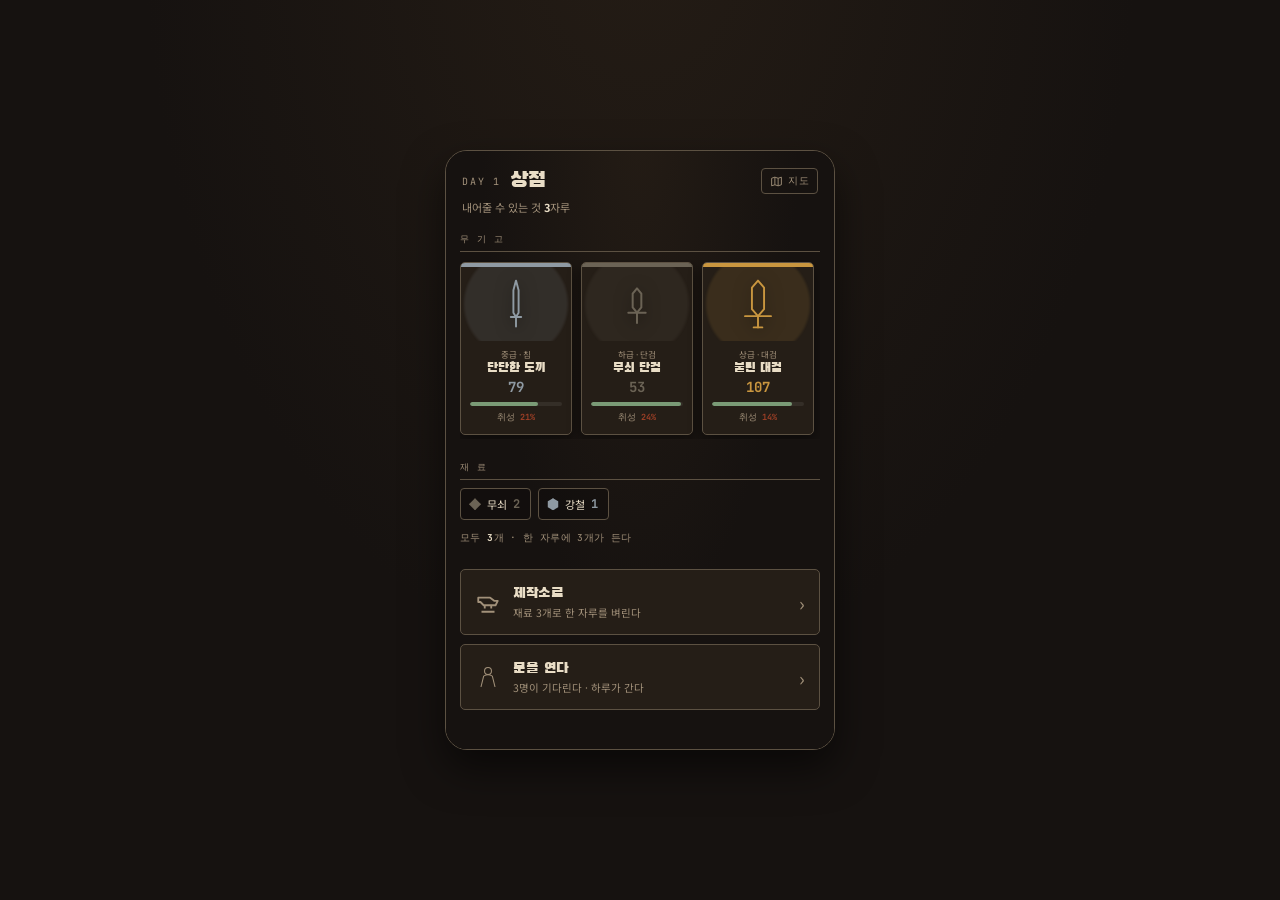
==== commit b6077e10: "Update forge loan cards and map motion" ====
--- a/forge/index.html
+++ b/forge/index.html
@@ -275,7 +275,7 @@
 /* 토큰 — 나가 있는 무기 */
 .token{
   position:absolute; width:40px; margin-left:-20px; z-index:8;
-  transition:top .55s cubic-bezier(.34,1.25,.64,1), left .55s cubic-bezier(.34,1.25,.64,1), opacity .4s;
+  transition:top .42s cubic-bezier(.34,1.25,.64,1), left .42s cubic-bezier(.34,1.25,.64,1), opacity .32s;
   text-align:center; pointer-events:none;
 }
 .token__glyph{
@@ -286,7 +286,7 @@
 }
 .token__glyph svg{ width:21px; height:21px; }
 .token__step{ font-family:var(--font-mono); font-size:7.5px; color:var(--ink-dim); margin-top:2px; letter-spacing:.04em; }
-.token.jump .token__glyph{ animation:tokenJump .42s cubic-bezier(.34,1.5,.64,1); }
+.token.jump .token__glyph{ animation:tokenJump .32s cubic-bezier(.34,1.5,.64,1); }
 @keyframes tokenJump{ 0%{ transform:translateY(0);} 40%{ transform:translateY(-7px) scale(1.06);} 100%{ transform:translateY(0);} }
 .token.gone{ opacity:0; }
 
@@ -554,9 +554,16 @@
 .loan-card{
   width:186px; background:var(--bg-card); border:1px solid var(--line-metal);
   border-radius:5px; overflow:hidden; box-shadow:0 10px 26px rgba(0,0,0,.55);
-}
-.loan-card--big{ width:212px; }
-.loan-card--big .loan-card--big .loan-card--big .loan-card--big .loan-half{ display:flex; align-items:center; gap:11px; padding:13px 12px; }
+  flex:0 0 186px;
+}
+.loan-card--big{ width:212px; flex-basis:212px; }
+.loan-said{
+  min-height:39px; padding:9px 12px 8px;
+  border-bottom:1px dashed var(--line-metal); background:rgba(0,0,0,.2);
+  font-size:11px; line-height:1.5; color:var(--ink);
+  display:flex; align-items:center;
+}
+.loan-half{ display:flex; align-items:center; gap:11px; padding:13px 12px; }
 .loan-half__ico{ width:42px; height:42px; flex-shrink:0; }
 .loan-half__txt{ min-width:0; flex:1; }
 .loan-half__name{ font-family:var(--font-display); font-size:15px; line-height:1.2; }
@@ -572,6 +579,16 @@
   font-size:9.5px; color:var(--ink-dim); text-align:center;
   padding:8px 10px 11px; border-top:1px dashed var(--line-metal);
 }
+.loan-card__foot--split{
+  min-height:43px; display:flex; align-items:center; justify-content:space-between;
+  gap:8px; text-align:left;
+}
+.loan-card__place{ font-family:var(--font-display); font-size:12.5px; line-height:1.25; }
+.loan-card__wait{ font-family:var(--font-mono); font-size:8.5px; letter-spacing:.02em; text-align:right; }
+.loan-card--map{ scroll-snap-align:start; transition:border-color .15s, transform .15s; }
+.loan-card--map[data-tok]{ cursor:pointer; }
+.loan-card--map[data-tok]:active{ transform:scale(.985); }
+.loan-card--map[data-tok]:hover{ border-color:var(--grade-unique); }
 .loan-card--big .loan-card__foot{ font-size:11px; padding:9px 10px 12px; }
 
 /* ── 합체 리빌 ── */
@@ -691,36 +708,24 @@
 .ldrawer__count{ flex:1; font-family:var(--font-mono); font-size:9.5px; color:var(--ink); }
 .ldrawer__chev{ font-size:10px; color:var(--ink-dim); transition:transform .35s; }
 .ldrawer.open .ldrawer__chev{ transform:rotate(180deg); }
-.ldrawer__body{ padding:0 12px 14px; overflow-y:auto; max-height:300px; }
+.ldrawer__body{ padding:0 0 14px; overflow:hidden; }
 .ldrawer__body::-webkit-scrollbar{ display:none; }
 
-/* 서랍 안의 대여 행 */
+/* 서랍 안의 대여 카드 — 접객에서 생성되는 카드와 같은 형태 */
+.loans__group{ overflow:hidden; }
 .loans__k{
   font-family:var(--font-mono); font-size:9px; letter-spacing:.16em; color:var(--ink-dim);
-  margin:10px 0 7px; padding-bottom:5px; border-bottom:1px solid var(--line-metal);
+  margin:10px 12px 7px; padding-bottom:5px; border-bottom:1px solid var(--line-metal);
 }
 .loans__none{ text-align:center; color:var(--ink-dim); font-size:12px; padding:34px 20px; line-height:1.7; }
-.loanrow{
-  background:var(--bg-card); border:1px solid var(--line-metal); border-radius:5px;
-  margin-bottom:8px; overflow:hidden;
-}
-.loanrow[data-tok]{ cursor:pointer; transition:border-color .15s; }
-.loanrow[data-tok]:hover{ border-color:var(--grade-unique); }
-.loanrow__said{
-  font-size:11px; color:var(--ink); padding:9px 12px 8px;
-  border-bottom:1px dashed var(--line-metal); background:rgba(0,0,0,.2); line-height:1.5;
-}
-.loanrow__body{ display:flex; align-items:center; gap:8px; padding:10px 12px; }
-.loanrow__ico{ width:26px; height:26px; flex-shrink:0; }
-.loanrow__txt{ flex:1; min-width:0; }
-.loanrow__name{ font-family:var(--font-display); font-size:13px; }
-.loanrow__sub{ font-size:9px; color:var(--ink-dim); margin-top:1px; }
-.loanrow__foot{
-  display:flex; align-items:baseline; justify-content:space-between; gap:8px;
-  padding:7px 12px 9px; border-top:1px solid var(--line-metal);
-  font-family:var(--font-display); font-size:12.5px;
-}
-.loanrow__wait{ font-family:var(--font-mono); font-size:9.5px; color:var(--ink-dim); letter-spacing:.04em; }
+.loans__rail{
+  display:flex; gap:10px; overflow-x:auto; overflow-y:hidden;
+  padding:0 12px 12px; scroll-padding-inline:12px;
+  scroll-snap-type:x proximity; touch-action:pan-x; overscroll-behavior-x:contain;
+  -webkit-overflow-scrolling:touch;
+}
+.loans__rail::after{ content:''; flex:0 0 2px; }
+.loans__rail::-webkit-scrollbar{ display:none; }
 
 /* ══ [§css.page] 상점 · 개봉 — 각각 한 화면 ══
    서랍이 아니라 페이지다. 지도를 가리지 않고, 지도를 대신한다. */
@@ -1856,30 +1861,11 @@
 }
 
 function makeLoanCard(h, w, big){
-  const g = GRADE[w.grade];
   const el = document.createElement('div');
-  el.className = 'loan-card' + (big?' loan-card--big':'');
-  const seamW = big?212:186;
-  el.innerHTML = `
-    <div class="loan-said">${h._sp ? h._sp.clue : ''}</div>
-    <div class="loan-half">
-      <div class="loan-half__ico" style="color:${h.accent}">${ICON.hero}</div>
-      <div class="loan-half__txt">
-        <div class="loan-half__name">${h.name}</div>
-        <div class="loan-half__sub">${h.dispo} · 숙련 ${h.skill}</div>
-      </div>
-    </div>
-    ${crackSVG(w.id+'-seam'+(big?'-big':''), seamW, 'loan-seam')}
-    <div class="loan-half">
-      <div class="loan-half__ico" style="color:${g.c}">${WSIL[w.type]}</div>
-      <div class="loan-half__txt">
-        <div class="loan-half__name">${w.name}</div>
-        <div class="loan-half__sub">${g.l} · 취성 ${w.brit}%</div>
-      </div>
-      <div class="loan-half__num">${w.atk}</div>
-    </div>
-    <div class="loan-card__foot">저녁에 길을 오른다</div>`;
-  return el;
+  el.innerHTML = loanCardHTML({
+    hero:h, weapon:w, said:h._sp ? h._sp.clue : '', state:'pending'
+  }, { big });
+  return el.firstElementChild;
 }
 
 let closingShown = false;
@@ -2009,30 +1995,32 @@
 
 /* ═══════════ [§scr.ldrawer] 지도 하단 대여 카드 영역 ═══════════
    지도를 여는 목적 자체가 이 목록을 보는 것이다 — 기본값으로 펼쳐진다.
-   행을 누르면 그 토큰이 있는 높이로 지도가 움직인다.
+   카드를 누르면 그 토큰이 있는 높이로 지도가 움직인다.
    목록과 지도가 같은 것을 가리키게 만든다.               */
 function renderLoansDrawer(){
   const n = S.out.length + S.pending.length;
   $('ldrawerCount').textContent = n ? `${n}자루` : '';
 
-  const pend = S.pending.map(p => loanRowHTML({
+  const pend = S.pending.map(p => loanCardHTML({
     hero:p.hero, weapon:p.weapon, said:p.said, state:'pending'
-  }));
+  }, { map:true }));
   const out = S.out.slice().sort((a,b)=>
     (DUNGEONS[a.dungeon].turns - a.elapsed) - (DUNGEONS[b.dungeon].turns - b.elapsed)
-  ).map(o => loanRowHTML({
+  ).map(o => loanCardHTML({
     id:o.id, hero:o.hero, weapon:o.weapon, said:o.said, state:'out',
     dungeon:o.dungeon, left:DUNGEONS[o.dungeon].turns - o.elapsed, ago:S.day - o.dispatchDay
-  }));
+  }, { map:true }));
 
   $('ldrawerBody').innerHTML = n ? `
-    ${pend.length ? `<div class="loans__k">오늘 건넸다 — 저녁에 길을 오른다</div>${pend.join('')}` : ''}
-    ${out.length  ? `<div class="loans__k">길 위에 있다</div>${out.join('')}` : ''}
+    <section class="loans__group">
+      <div class="loans__k">대여 카드 · 좌우로 넘겨 본다</div>
+      <div class="loans__rail">${pend.join('')}${out.join('')}</div>
+    </section>
   ` : `<div class="loans__none">지금 나가 있는 것이 없다.</div>`;
 
-  $('ldrawerBody').querySelectorAll('.loanrow[data-tok]').forEach(row=>{
-    row.onclick = ()=>{
-      const o = S.out.find(x=>x.id === row.dataset.tok);
+  $('ldrawerBody').querySelectorAll('.loan-card[data-tok]').forEach(card=>{
+    card.onclick = ()=>{
+      const o = S.out.find(x=>x.id === card.dataset.tok);
       if(!o) return;
       scrollToY(tokenY(o) + 16);
       const t = document.getElementById('tok-'+o.id);
@@ -2050,29 +2038,37 @@
    지금 남의 손에 있는 것들. 결과는 어디에도 없다.
    오늘 건넨 것은 아직 출발하지 않았고, 목적지도 알 수 없다.
    길에 오른 뒤에야 어디로 갔는지 드러난다.            */
-function loanRowHTML(o){
+function loanCardHTML(o, options={}){
+  const { big=false, map=false } = options;
   const g = GRADE[o.weapon.grade];
   const D = o.dungeon ? DUNGEONS[o.dungeon] : null;
-  return `<div class="loanrow"${o.id ? ` data-tok="${o.id}"` : ''}>
-    <div class="loanrow__said">${o.said || ''}</div>
-    <div class="loanrow__body">
-      <span class="loanrow__ico" style="color:${o.hero.accent}">${ICON.hero}</span>
-      <div class="loanrow__txt">
-        <div class="loanrow__name">${o.hero.name}</div>
-        <div class="loanrow__sub">${o.hero.dispo} · 숙련 ${o.hero.skill}</div>
-      </div>
-      <span class="loanrow__ico" style="color:${g.c}">${WSIL[o.weapon.type]}</span>
-      <div class="loanrow__txt">
-        <div class="loanrow__name">${o.weapon.name}</div>
-        <div class="loanrow__sub">${g.l} · 취성 ${o.weapon.brit}%</div>
+  const seamW = big ? 212 : 186;
+  const seed = `${o.weapon.id}-seam-${o.id || o.hero.name}-${big?'big':'base'}`;
+  const foot = o.state === 'out'
+    ? `<div class="loan-card__foot loan-card__foot--split">
+         <span class="loan-card__place" style="color:${D.accent}">${o.dungeon}</span>
+         <span class="loan-card__wait">${o.left>0 ? `${dayWord(o.left)} 남았다` : '오늘 돌아온다'}<br>${o.ago}일째</span>
+       </div>`
+    : `<div class="loan-card__foot">저녁에 길을 오른다</div>`;
+  return `<div class="loan-card${big?' loan-card--big':''}${map?' loan-card--map':''}"${o.id ? ` data-tok="${o.id}"` : ''}>
+    <div class="loan-said">${o.said || ''}</div>
+    <div class="loan-half">
+      <div class="loan-half__ico" style="color:${o.hero.accent}">${ICON.hero}</div>
+      <div class="loan-half__txt">
+        <div class="loan-half__name">${o.hero.name}</div>
+        <div class="loan-half__sub">${o.hero.dispo} · 숙련 ${o.hero.skill}</div>
       </div>
     </div>
-    <div class="loanrow__foot">
-      ${o.state === 'pending'
-        ? `<span class="loanrow__wait">아직 문 앞에 있다</span>`
-        : `<span style="color:${D.accent}">${o.dungeon}</span>
-           <span class="loanrow__wait">${o.left>0 ? `${dayWord(o.left)} 남았다` : '오늘 돌아온다'} · ${o.ago}일째</span>`}
+    ${crackSVG(seed, seamW, 'loan-seam')}
+    <div class="loan-half">
+      <div class="loan-half__ico" style="color:${g.c}">${WSIL[o.weapon.type]}</div>
+      <div class="loan-half__txt">
+        <div class="loan-half__name">${o.weapon.name}</div>
+        <div class="loan-half__sub">${g.l} · 취성 ${o.weapon.brit}%</div>
+      </div>
+      <div class="loan-half__num">${o.weapon.atk}</div>
     </div>
+    ${foot}
   </div>`;
 }
 
@@ -2533,6 +2529,13 @@
    §5  파견(느리게) → 진행(툭툭) → 귀환(빠르게) → 정적
    지도는 "몇 장이 돌아왔는가"까지만 말하고 입을 다문다.        */
 let outId = 0;
+const TOKEN_MOTION = {
+  stagger:190,
+  dispatch:780,
+  step:380,
+  arrive:540,
+  jump:330
+};
 function runSequence(){
   S.phase = 'seq'; renderPanel();
   setPanel(true);                        // 시퀀스 동안은 지도가 화면 전부를 쓴다
@@ -2556,21 +2559,21 @@
   // 파견은 상점에서 시작한다 — 시선을 아래에 고정
   setTimeout(scrollToShop, 420);
 
-  // 새 토큰을 상점 위치에서 만든 뒤 자리로 올려보낸다 — 느리고 무겁게
+  // 새 토큰을 상점 위치에서 만든 뒤 자리로 올려보낸다
   dispatched.forEach((o,k)=>{
     const el = document.createElement('div');
     el.className='token'; el.id='tok-'+o.id;
     el.style.setProperty('--accent', GRADE[o.weapon.grade].c);
     el.style.left = LANE_X[DUNGEONS[o.dungeon].lane]+'px';
     el.style.top  = SHOP_Y+'px'; el.style.opacity='0';
-    el.style.transition = 'top 1.05s cubic-bezier(.4,.15,.2,1), opacity .5s';
+    el.style.transition = `top ${TOKEN_MOTION.dispatch}ms cubic-bezier(.4,.15,.2,1), opacity .36s`;
     el.innerHTML = `<div class="token__glyph">${WSIL[o.weapon.type]}</div>
                     <div class="token__step">0/${DUNGEONS[o.dungeon].turns}</div>`;
     $('mapInner').appendChild(el);
-    setTimeout(()=>{ el.style.opacity='1'; el.style.top = tokenY(o)+'px'; }, 500 + k*260);
+    setTimeout(()=>{ el.style.opacity='1'; el.style.top = tokenY(o)+'px'; }, 420 + k*TOKEN_MOTION.stagger);
   });
 
-  const dispatchTime = dispatched.length ? 1750 + dispatched.length*260 : 500;
+  const dispatchTime = dispatched.length ? 1350 + dispatched.length*TOKEN_MOTION.stagger : 420;
 
   // 문을 연 순간 하루가 흘렀다. 곧바로 다음 날이 온다.
   setTimeout(nextDay, dispatchTime + 700);
@@ -2596,23 +2599,23 @@
         const arrived = o.elapsed >= D.turns;
         scrollToY(tokenY(o));                     // 움직이는 것을 따라간다
         el.style.transition = arrived
-          ? 'top .72s cubic-bezier(.4,.15,.2,1)'  // 던전으로 빨려 들어가듯
-          : 'top .5s cubic-bezier(.34,1.25,.64,1)';
+          ? `top ${TOKEN_MOTION.arrive}ms cubic-bezier(.4,.15,.2,1)`  // 던전으로 빨려 들어가듯
+          : `top ${TOKEN_MOTION.step}ms cubic-bezier(.34,1.25,.64,1)`;
         el.classList.add('jump');
         el.querySelector('.token__step').textContent = `${o.elapsed}/${D.turns}`;
         el.style.top = tokenY(o) + 'px';          // 도착 턴에는 던전 카드 안까지 간다
-        setTimeout(()=>el.classList.remove('jump'), 440);
+        setTimeout(()=>el.classList.remove('jump'), TOKEN_MOTION.jump);
         if(arrived){
           setTimeout(()=>{
             el.classList.add('inside');
             const node = [...document.querySelectorAll('.dnode')]
               .find(n=>n.dataset.name===o.dungeon);
             if(node){ node.classList.add('swallow'); setTimeout(()=>node.classList.remove('swallow'),1150); }
-          }, 480);
+          }, 380);
         }
-      }, k*260);
+      }, k*TOKEN_MOTION.stagger);
     });
-    const advanceTime = moving.length*260 + 900;
+    const advanceTime = moving.length*TOKEN_MOTION.stagger + 720;
 
     setTimeout(()=>{
       const arriving = S.out.filter(o=>o.elapsed >= DUNGEONS[o.dungeon].turns);
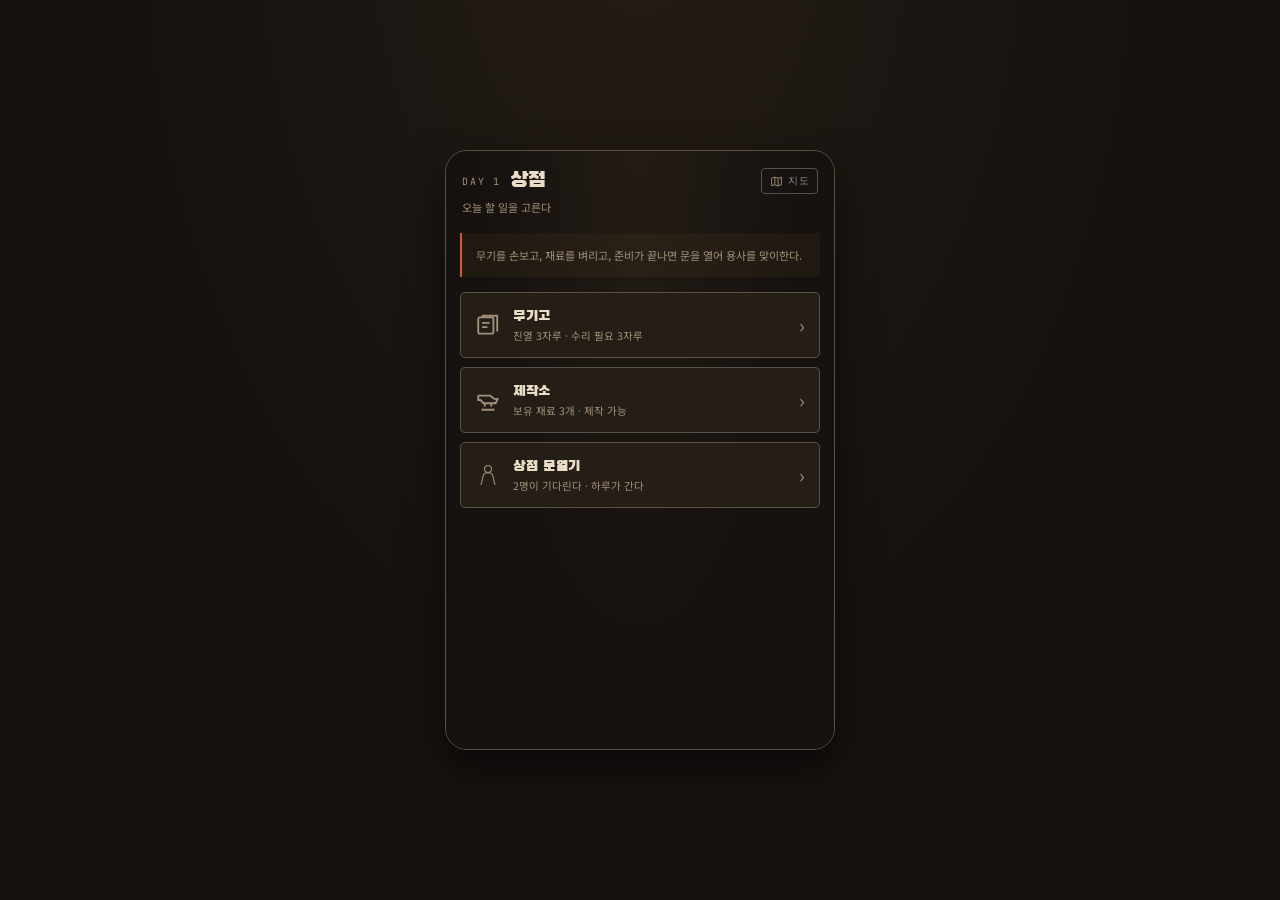
==== commit 9776c6e7: "Restructure forge shop" ====
--- a/forge/index.html
+++ b/forge/index.html
@@ -49,7 +49,7 @@
   [규율]  core 구획의 함수는 document / $() 를 쓰지 않는다.
           Vite 이관 시 core 는 그대로 잘라 붙일 수 있어야 한다.
 
-  [미착수]  forge 3단계 → §scr.page 의 '벼린다' 버튼
+  [구현]    제작소 → 재료 3개 선택 팝업 → 벼리기
 ════════════════════════════════════════════════════════════════
 -->
 <html lang="ko">
@@ -748,6 +748,12 @@
 .page__body{ flex:1; overflow-y:auto; padding:14px 14px 6px; }
 .page__body::-webkit-scrollbar{ display:none; }
 .page__acts{ flex-shrink:0; padding:8px 14px 16px; display:flex; gap:9px; }
+.page-back{
+  width:100%; padding:11px 14px; border:1px solid var(--line-metal); border-radius:5px;
+  background:var(--bg-card); color:var(--ink); font-family:var(--font-display); font-size:13px;
+  cursor:pointer; transition:border-color .15s, background .15s;
+}
+.page-back:hover{ border-color:var(--grade-unique); background:#2c2219; }
 .page__k{
   font-family:var(--font-mono); font-size:9px; letter-spacing:.18em; color:var(--ink-dim);
   margin:2px 0 8px; padding-bottom:5px; border-bottom:1px solid var(--line-metal);
@@ -792,6 +798,13 @@
 .gcard__bar i{ display:block; height:100%; border-radius:2px; }
 .gcard__brit{ font-family:var(--font-mono); font-size:8.5px; color:var(--ink-dim); margin-top:5px; }
 .gcard__brit b{ color:var(--dur-low); font-weight:700; }
+.gcard__repair{
+  width:calc(100% - 14px); margin:0 7px 8px; padding:7px 5px;
+  border:1px solid var(--line-metal); border-radius:4px; background:rgba(0,0,0,.22);
+  color:var(--ink); font-family:var(--font-mono); font-size:9px; cursor:pointer;
+}
+.gcard__repair:not(:disabled):hover{ border-color:var(--dur-high); }
+.gcard__repair:disabled{ opacity:.38; cursor:default; }
 
 .armory__empty{
   text-align:center; color:var(--ink-dim); font-size:11.5px; line-height:1.8;
@@ -821,8 +834,13 @@
 .mats__note{ font-family:var(--font-mono); font-size:9.5px; color:var(--ink-dim); margin-top:9px; letter-spacing:.04em; }
 .mats__note b{ color:var(--ink); font-weight:700; }
 
-/* ── 상점의 두 문 — 벼리거나, 맞이하거나 ── */
+/* ── 상점의 세 공간 — 무기고, 제작소, 문열기 ── */
+.shop-hub__intro{
+  margin:2px 0 15px; padding:13px 14px; border-left:2px solid var(--grade-unique);
+  background:rgba(201,150,63,.05); color:var(--ink-dim); font-size:11px; line-height:1.65;
+}
 .doors{ margin-top:24px; display:flex; flex-direction:column; gap:9px; }
+.doors--hub{ margin-top:0; }
 .door{
   display:flex; align-items:center; gap:12px; padding:14px 14px;
   background:var(--bg-card); border:1px solid var(--line-metal); border-radius:5px;
@@ -838,23 +856,85 @@
 .door__s{ font-size:10.5px; color:var(--ink-dim); margin-top:2px; }
 .door__go{ font-size:19px; color:var(--ink-dim); flex-shrink:0; }
 .door--shut{ opacity:.42; pointer-events:none; }
-
-/* 나가 있는 것 — 그가 한 말이 그대로 남는다 */
-.gone{
-  background:var(--bg-card); border:1px solid var(--line-metal); border-radius:4px;
-  margin-bottom:7px; overflow:hidden;
-}
-.gone__said{
-  font-size:11px; color:var(--ink); padding:8px 11px 7px; line-height:1.5;
-  border-bottom:1px dashed var(--line-metal); background:rgba(0,0,0,.2);
-}
-.gone__row{ display:flex; align-items:center; gap:6px; padding:8px 11px; }
-.gone__ico{ width:19px; height:19px; flex-shrink:0; }
-.gone__who{ font-family:var(--font-display); font-size:12px; }
-.gone__when{
-  margin-left:auto; font-family:var(--font-mono); font-size:9.5px;
-  color:var(--ink-dim); letter-spacing:.04em; flex-shrink:0;
-}
+.workshop-create{
+  margin-top:18px; display:flex; align-items:center; gap:12px; width:100%; padding:14px;
+  border:1px solid var(--grade-unique); border-radius:5px; background:#302318; color:var(--ink);
+  cursor:pointer; text-align:left;
+}
+.workshop-create:disabled{ opacity:.38; border-color:var(--line-metal); cursor:default; }
+.workshop-create__ico{ width:28px; height:28px; color:var(--grade-unique); flex-shrink:0; }
+.workshop-create__ico svg{ width:100%; height:100%; }
+.workshop-create__title{ display:block; font-family:var(--font-display); font-size:15px; }
+.workshop-create__sub{ display:block; color:var(--ink-dim); font-size:10px; margin-top:2px; }
+
+/* ── 제작소 — 재료 세 가지를 고른 뒤 벼린다 ── */
+.forge-popup{
+  position:absolute; inset:0; z-index:36; padding:18px 14px;
+  display:flex; align-items:center; justify-content:center;
+  background:rgba(8,6,5,.82); backdrop-filter:blur(3px);
+  opacity:0; pointer-events:none; transition:opacity .22s;
+}
+.forge-popup.on{ opacity:1; pointer-events:auto; }
+.forge-popup__panel{
+  width:100%; max-height:calc(100% - 16px); overflow-y:auto;
+  background:linear-gradient(160deg,#2c231b,#1b1612);
+  border:1px solid var(--line-metal); border-radius:8px;
+  box-shadow:0 18px 50px rgba(0,0,0,.65);
+  transform:translateY(12px) scale(.985); transition:transform .24s cubic-bezier(.34,1.25,.64,1);
+}
+.forge-popup.on .forge-popup__panel{ transform:none; }
+.forge-popup__head{ display:flex; align-items:flex-start; gap:10px; padding:17px 16px 12px; }
+.forge-popup__ico{ width:28px; height:28px; color:var(--grade-unique); flex-shrink:0; }
+.forge-popup__ico svg{ width:100%; height:100%; }
+.forge-popup__title{ font-family:var(--font-display); font-size:18px; }
+.forge-popup__sub{ font-size:10.5px; color:var(--ink-dim); margin-top:3px; line-height:1.45; }
+.forge-popup__close{
+  margin-left:auto; width:30px; height:30px; border:0; border-radius:4px;
+  background:rgba(255,255,255,.04); color:var(--ink-dim); font-size:20px; cursor:pointer;
+}
+.forge-slots{ display:grid; grid-template-columns:repeat(3,1fr); gap:7px; padding:0 16px 14px; }
+.forge-slot{
+  min-width:0; height:65px; border:1px dashed var(--line-metal); border-radius:5px;
+  display:flex; flex-direction:column; align-items:center; justify-content:center; gap:5px;
+  color:var(--ink-dim); background:rgba(0,0,0,.16); cursor:default;
+}
+.forge-slot.filled{ border-style:solid; border-color:var(--mc); color:var(--ink); cursor:pointer; }
+.forge-slot__gem{ width:16px; height:16px; background:var(--mc); box-shadow:0 0 8px var(--mc); }
+.forge-slot__gem.tier1{ clip-path:polygon(50% 0,100% 50%,50% 100%,0 50%); }
+.forge-slot__gem.tier2{ clip-path:polygon(50% 0,93% 25%,93% 75%,50% 100%,7% 75%,7% 25%); }
+.forge-slot__gem.tier3{ clip-path:polygon(50% 0,100% 38%,81% 100%,19% 100%,0 38%); }
+.forge-slot__name{ max-width:100%; padding:0 4px; overflow:hidden; text-overflow:ellipsis; white-space:nowrap; font-size:10px; }
+.forge-slot__num{ font-family:var(--font-mono); font-size:9px; }
+.forge-popup__k{ font-family:var(--font-mono); font-size:8.5px; letter-spacing:.14em; color:var(--ink-dim); padding:0 16px 7px; }
+.forge-materials{ display:grid; grid-template-columns:repeat(2,minmax(0,1fr)); gap:7px; padding:0 16px 16px; }
+.forge-mat{
+  position:relative; display:flex; align-items:center; gap:8px; min-width:0;
+  padding:10px 9px; border:1px solid var(--line-metal); border-radius:5px;
+  background:rgba(0,0,0,.2); color:var(--ink); cursor:pointer;
+  transition:border-color .15s, background .15s, transform .15s;
+}
+.forge-mat:active{ transform:scale(.98); }
+.forge-mat.selected{ border-color:var(--mc); background:rgba(255,255,255,.035); }
+.forge-mat.exhausted{ opacity:.38; pointer-events:none; }
+.forge-mat__gem{ width:16px; height:16px; flex-shrink:0; background:var(--mc); box-shadow:0 0 8px var(--mc); }
+.forge-mat__gem.tier1{ clip-path:polygon(50% 0,100% 50%,50% 100%,0 50%); }
+.forge-mat__gem.tier2{ clip-path:polygon(50% 0,93% 25%,93% 75%,50% 100%,7% 75%,7% 25%); }
+.forge-mat__gem.tier3{ clip-path:polygon(50% 0,100% 38%,81% 100%,19% 100%,0 38%); }
+.forge-mat__txt{ min-width:0; }
+.forge-mat__name{ display:block; overflow:hidden; text-overflow:ellipsis; white-space:nowrap; font-size:11px; }
+.forge-mat__left{ display:block; font-family:var(--font-mono); font-size:8.5px; color:var(--ink-dim); margin-top:2px; }
+.forge-mat__picked{
+  margin-left:auto; min-width:20px; height:20px; border-radius:10px; padding:0 5px;
+  display:flex; align-items:center; justify-content:center;
+  background:var(--mc); color:#17120e; font-family:var(--font-mono); font-size:10px; font-weight:700;
+}
+.forge-popup__foot{ border-top:1px solid var(--line-metal); padding:12px 16px 16px; }
+.forge-start{
+  width:100%; padding:12px 14px; border:1px solid var(--grade-unique); border-radius:5px;
+  background:#3a2a1d; color:var(--ink); font-family:var(--font-display); font-size:15px; cursor:pointer;
+}
+.forge-start:disabled{ opacity:.35; border-color:var(--line-metal); cursor:default; }
+.forge-start__note{ text-align:center; font-size:9.5px; color:var(--ink-dim); margin-top:7px; }
 
 /* ══ [§css.night] 개봉 — open_night 원본 ══ */
 .reveal{
@@ -1281,6 +1361,10 @@
     <div class="sheet__panel" id="sheetPanel"></div>
   </div>
 
+  <div class="forge-popup" id="forgePopup">
+    <div class="forge-popup__panel" id="forgePopupPanel"></div>
+  </div>
+
   <div class="toast" id="toast"></div>
 </div>
 
@@ -1457,6 +1541,9 @@
   mats:{ '무쇠':2, '강철':1 },   // 종류별 보유량
   fragments:0
 };
+
+let forgeSelection = [];
+let shopSection = 'home';
 
 /* ═══ [§core.outcome] 생환 판정 — 내보내는 순간 확정되고, 뜯기 전까지 어디에도 드러나지 않는다 ═══ */
 function rollOutcome(hero, wp, dName){
@@ -2368,7 +2455,7 @@
 
 /* 무기고 — 아침과 저녁이 같은 선반을 본다.
    저녁에 비어 있는 자리가 곧 지금 내가 노출된 정도다. */
-function armoryHTML(emptyMsg){
+function armoryHTML(emptyMsg, repairMode=false){
   if(!S.stock.length) return `<div class="armory__empty">${emptyMsg}</div>`;
   return `<div class="armory">
     <div class="armory__rail">${S.stock.map(w=>{
@@ -2384,8 +2471,9 @@
           <div class="gcard__name">${w.name}</div>
           <div class="gcard__atk">${w.atk}</div>
           <div class="gcard__bar"><i style="width:${pct}%; background:${col}"></i></div>
-          <div class="gcard__brit">취성 <b>${w.brit}%</b></div>
+          <div class="gcard__brit">내구 ${w.dur}/${w.durMax} · 취성 <b>${w.brit}%</b></div>
         </div>
+        ${repairMode ? `<button class="gcard__repair" data-repair="${w.id}" ${w.dur>=w.durMax?'disabled':''}>${w.dur>=w.durMax?'수리 완료':`수리 +${w.durMax-w.dur}`}</button>` : ''}
       </div>`;
     }).join('')}</div>
   </div>`;
@@ -2408,13 +2496,112 @@
   </div>`;
 }
 
-function bindArmory(){
+function bindArmory(repairMode=false){
   document.querySelectorAll('.gcard[data-w]').forEach(el=>{
     el.onclick = ()=>{
       const w = S.stock.find(x=>x.id === el.dataset.w);
       if(w) openWeaponDetail(w);
     };
   });
+  if(repairMode){
+    document.querySelectorAll('.gcard__repair[data-repair]').forEach(btn=>{
+      btn.onclick = e=>{
+        e.stopPropagation();
+        const w = S.stock.find(x=>x.id===btn.dataset.repair);
+        if(!w || w.dur>=w.durMax) return;
+        w.dur = w.durMax;
+        toast(`${w.name}의 내구도를 모두 수리했다.`);
+        renderPanel();
+      };
+    });
+  }
+}
+
+function selectedMatCount(name){
+  return forgeSelection.filter(n=>n===name).length;
+}
+
+function forgeGrade(selection){
+  const score = selection.reduce((sum,n)=>sum+(MATERIALS[n]?.tier||1),0);
+  return score >= 8 ? 'unique' : score >= 6 ? 'high' : score >= 4 ? 'mid' : 'common';
+}
+
+function renderForgePopup(){
+  const panel = $('forgePopupPanel');
+  const names = Object.keys(S.mats).filter(n=>S.mats[n] > 0);
+  const slots = Array.from({length:MATS_PER_WEAPON},(_,i)=>{
+    const n = forgeSelection[i];
+    if(!n) return `<div class="forge-slot"><span class="forge-slot__num">${i+1}</span><span class="forge-slot__name">재료 선택</span></div>`;
+    const M = MATERIALS[n] || { c:'var(--ink-dim)', tier:1 };
+    return `<button class="forge-slot filled" data-slot="${i}" style="--mc:${M.c}" title="선택 취소">
+      <span class="forge-slot__gem tier${M.tier}"></span><span class="forge-slot__name">${n}</span>
+    </button>`;
+  }).join('');
+
+  panel.innerHTML = `
+    <div class="forge-popup__head">
+      <span class="forge-popup__ico">${ICON.anvil}</span>
+      <div><div class="forge-popup__title">제작소</div><div class="forge-popup__sub">재료를 3개 골라 모루 위에 올린다.</div></div>
+      <button class="forge-popup__close" id="forgeClose" aria-label="닫기">×</button>
+    </div>
+    <div class="forge-slots">${slots}</div>
+    <div class="forge-popup__k">보 유 재 료</div>
+    <div class="forge-materials">${names.map(n=>{
+      const M = MATERIALS[n] || { c:'var(--ink-dim)', tier:1 };
+      const picked = selectedMatCount(n), left = S.mats[n]-picked;
+      return `<button class="forge-mat${picked?' selected':''}${left<=0?' exhausted':''}" data-mat="${n}" style="--mc:${M.c}">
+        <span class="forge-mat__gem tier${M.tier}"></span>
+        <span class="forge-mat__txt"><span class="forge-mat__name">${n}</span><span class="forge-mat__left">남음 ${left} / ${S.mats[n]}</span></span>
+        ${picked ? `<span class="forge-mat__picked">${picked}</span>` : ''}
+      </button>`;
+    }).join('')}</div>
+    <div class="forge-popup__foot">
+      <button class="forge-start" id="forgeStart" ${forgeSelection.length===MATS_PER_WEAPON?'':'disabled'}>벼리기</button>
+      <div class="forge-start__note">${forgeSelection.length} / ${MATS_PER_WEAPON} 선택</div>
+    </div>`;
+
+  $('forgeClose').onclick = closeForgePopup;
+  panel.querySelectorAll('.forge-slot[data-slot]').forEach(el=>{
+    el.onclick = ()=>{ forgeSelection.splice(Number(el.dataset.slot),1); renderForgePopup(); };
+  });
+  panel.querySelectorAll('.forge-mat[data-mat]').forEach(el=>{
+    el.onclick = ()=>{
+      if(forgeSelection.length >= MATS_PER_WEAPON) return;
+      const n = el.dataset.mat;
+      if(selectedMatCount(n) >= (S.mats[n]||0)) return;
+      forgeSelection.push(n); renderForgePopup();
+    };
+  });
+  $('forgeStart').onclick = startForging;
+}
+
+function openForgePopup(){
+  if(totalMats() < MATS_PER_WEAPON) return;
+  forgeSelection = [];
+  renderForgePopup();
+  $('forgePopup').classList.add('on');
+}
+
+function closeForgePopup(){
+  $('forgePopup').classList.remove('on');
+  forgeSelection = [];
+}
+
+function startForging(){
+  if(forgeSelection.length !== MATS_PER_WEAPON) return;
+  const used = [...forgeSelection];
+  const counts = used.reduce((acc,n)=>{ acc[n]=(acc[n]||0)+1; return acc; },{});
+  const available = Object.entries(counts).every(([n,c])=>c <= (S.mats[n]||0));
+  if(!available){ closeForgePopup(); renderPanel(); return; }
+  used.forEach(n=>{
+    S.mats[n]--;
+    if(S.mats[n] <= 0) delete S.mats[n];
+  });
+  S.stock.push(makeWeapon(forgeGrade(used)));
+  $('forgePopup').classList.remove('on');
+  forgeSelection = [];
+  toast(`${used.join(' · ')}으로 한 자루를 벼렸다.`);
+  renderPanel();
 }
 
 /* ═══ [§scr.page] 상점 · 개봉 ═══
@@ -2429,76 +2616,72 @@
   $('pageDay').textContent = `DAY ${S.day}`;
 
   if(S.phase === 'shop'){
-    $('pagePhase').textContent = '상점';
     const canForge = totalMats() >= MATS_PER_WEAPON;
-    $('pageSub').innerHTML = S.stock.length
-      ? `내어줄 수 있는 것 <b>${S.stock.length}</b>자루`
-      : `<b>내어줄 것이 없다</b>`;
-
-    p.innerHTML = `
-      <div class="page__k">무 기 고</div>
-      ${armoryHTML('선반이 비었다.<br>벼리지 않으면 내어줄 것이 없다.')}
-      <div class="page__k" style="margin-top:22px">재 료</div>
-      ${matsHTML()}
-      ${S.out.length ? `
-        <div class="page__k" style="margin-top:22px">나 가  있 는  것</div>
-        ${S.out.slice().sort((x,y)=>
-            (DUNGEONS[x.dungeon].turns - x.elapsed) - (DUNGEONS[y.dungeon].turns - y.elapsed)
-          ).map(o=>{
-            const left = DUNGEONS[o.dungeon].turns - o.elapsed;
-            return `<div class="gone">
-              <div class="gone__said">${o.said || ''}</div>
-              <div class="gone__row">
-                <span class="gone__ico" style="color:${o.hero.accent}">${ICON.hero}</span>
-                <span class="gone__who">${o.hero.name}</span>
-                <span class="gone__ico" style="color:${GRADE[o.weapon.grade].c}">${WSIL[o.weapon.type]}</span>
-                <span class="gone__who">${o.weapon.name}</span>
-                <span class="gone__when">${left>0 ? dayWord(left)+' 남음' : '오늘 온다'}</span>
-              </div>
-            </div>`;
-          }).join('')}` : ''}
-      <div class="doors">
-        <div class="door ${canForge?'':'door--shut'}" id="doorForge">
-          <span class="door__ico">${ICON.anvil}</span>
-          <div class="door__txt">
-            <div class="door__t">제작소로</div>
-            <div class="door__s">${canForge
-              ? `재료 ${MATS_PER_WEAPON}개로 한 자루를 벼린다`
-              : '재료가 모자란다'}</div>
-          </div>
-          <span class="door__go">›</span>
-        </div>
-        <div class="door" id="doorGreet">
-          <span class="door__ico">${ICON.hero}</span>
-          <div class="door__txt">
-            <div class="door__t">문을 연다</div>
-            <div class="door__s">${S.guests.length}명이 기다린다 · 하루가 간다</div>
-          </div>
-          <span class="door__go">›</span>
-        </div>
-      </div>`;
-    bindArmory();
-    acts.innerHTML = '';
+    const repairCount = S.stock.filter(w=>w.dur<w.durMax).length;
     $('shopMapBtn').innerHTML =
       `<span class="mapbtn__ico">${ICON.map}</span><span class="mapbtn__t">지도</span>`;
     $('shopMapBtn').onclick = openShopPeek;
 
-    $('doorForge').onclick = ()=>{
-      if(totalMats() < MATS_PER_WEAPON) return;
-      // forge 3단계가 붙을 자리. 지금은 재료를 값싼 것부터 소모한다
-      let need = MATS_PER_WEAPON;
-      const order = Object.keys(S.mats)
-        .filter(n=>S.mats[n]>0)
-        .sort((x,y)=>(MATERIALS[x]?.tier||1)-(MATERIALS[y]?.tier||1));
-      for(const n of order){
-        while(need > 0 && S.mats[n] > 0){ S.mats[n]--; need--; }
-        if(S.mats[n] === 0) delete S.mats[n];
-        if(!need) break;
-      }
-      S.stock.push(makeWeapon());
-      toast('한 자루를 벼렸다.'); renderPanel();
-    };
-    $('doorGreet').onclick = ()=>{ showPage(false); startGreet(); };
+    if(shopSection === 'home'){
+      $('pagePhase').textContent = '상점';
+      $('pageSub').innerHTML = '오늘 할 일을 고른다';
+      p.innerHTML = `
+        <div class="shop-hub__intro">무기를 손보고, 재료를 벼리고, 준비가 끝나면 문을 열어 용사를 맞이한다.</div>
+        <div class="doors doors--hub">
+          <div class="door" id="hubArmory">
+            <span class="door__ico">${ICON.loan}</span>
+            <div class="door__txt">
+              <div class="door__t">무기고</div>
+              <div class="door__s">진열 ${S.stock.length}자루 · 수리 필요 ${repairCount}자루</div>
+            </div>
+            <span class="door__go">›</span>
+          </div>
+          <div class="door" id="hubForge">
+            <span class="door__ico">${ICON.anvil}</span>
+            <div class="door__txt">
+              <div class="door__t">제작소</div>
+              <div class="door__s">보유 재료 ${totalMats()}개 · ${canForge?'제작 가능':'재료 부족'}</div>
+            </div>
+            <span class="door__go">›</span>
+          </div>
+          <div class="door" id="hubGreet">
+            <span class="door__ico">${ICON.hero}</span>
+            <div class="door__txt">
+              <div class="door__t">상점 문열기</div>
+              <div class="door__s">${S.guests.length}명이 기다린다 · 하루가 간다</div>
+            </div>
+            <span class="door__go">›</span>
+          </div>
+        </div>`;
+      acts.innerHTML = '';
+      $('hubArmory').onclick = ()=>{ shopSection='armory'; renderPanel(); };
+      $('hubForge').onclick = ()=>{ shopSection='forge'; renderPanel(); };
+      $('hubGreet').onclick = ()=>{ shopSection='home'; showPage(false); startGreet(); };
+
+    } else if(shopSection === 'armory'){
+      $('pagePhase').textContent = '무기고';
+      $('pageSub').innerHTML = `진열된 무기 <b>${S.stock.length}</b>자루 · 수리 필요 <b>${repairCount}</b>자루`;
+      p.innerHTML = `
+        <div class="page__k">무 기 진 열 대</div>
+        ${armoryHTML('선반이 비었다.<br>제작소에서 무기를 벼려야 한다.', true)}`;
+      acts.innerHTML = `<button class="page-back" id="shopSectionBack">‹ 상점으로</button>`;
+      bindArmory(true);
+      $('shopSectionBack').onclick = ()=>{ shopSection='home'; renderPanel(); };
+
+    } else {
+      $('pagePhase').textContent = '제작소';
+      $('pageSub').innerHTML = `소지한 재료 <b>${totalMats()}</b>개`;
+      p.innerHTML = `
+        <div class="page__k">소 지 한 재 료</div>
+        ${matsHTML()}
+        <button class="workshop-create" id="workshopCreate" ${canForge?'':'disabled'}>
+          <span class="workshop-create__ico">${ICON.anvil}</span>
+          <span><span class="workshop-create__title">무기 제작</span><span class="workshop-create__sub">${canForge?'재료 3가지를 골라 벼리기 시작':'무기 한 자루를 만들 재료가 부족하다'}</span></span>
+        </button>`;
+      acts.innerHTML = `<button class="page-back" id="shopSectionBack">‹ 상점으로</button>`;
+      $('workshopCreate').onclick = openForgePopup;
+      $('shopSectionBack').onclick = ()=>{ shopSection='home'; renderPanel(); };
+    }
     showPage(true);
 
   } else if(S.phase === 'open'){
@@ -2733,6 +2916,7 @@
   S.sealed = [];
   if(!S.guests.length) S.guests = makeGuests();   // 그날 손님은 이미 정해져 있다
   S.phase = 'shop';
+  shopSection = 'home';
   renderMap(); renderPanel(); setPanel(false);
   if(!S.revealNode) scrollToShop();
 }
@@ -3107,6 +3291,7 @@
 
 
 $('sheet').onclick = e=>{ if(e.target.id==='sheet') $('sheet').classList.remove('on'); };
+$('forgePopup').onclick = e=>{ if(e.target.id==='forgePopup') closeForgePopup(); };
 
 
 let toastT;
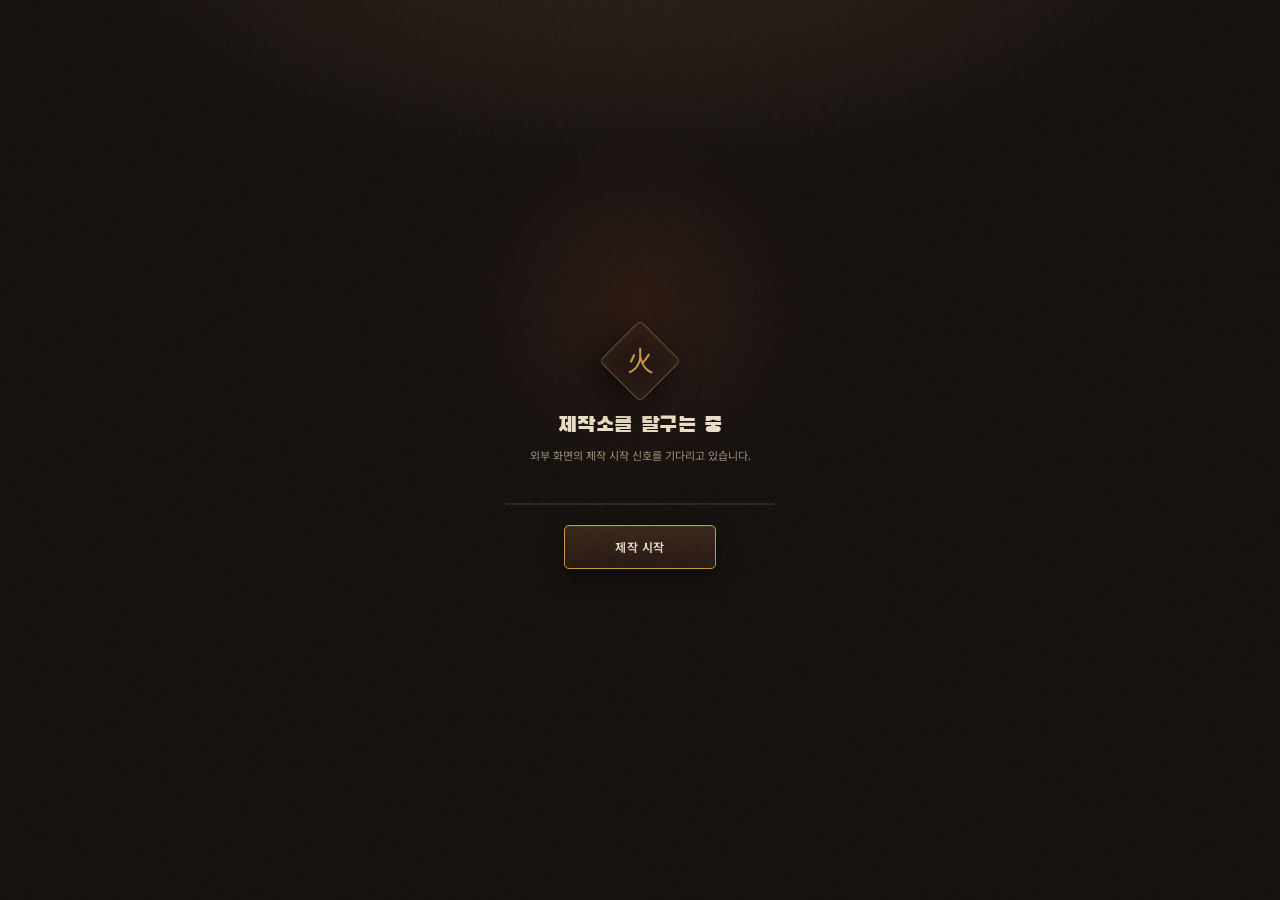
==== commit 5bfae6ac: "Deploy forge maker to forge path" ====
--- a/forge/index.html
+++ b/forge/index.html
@@ -1,3327 +1,53 @@
-<!DOCTYPE html>
-<!--
-════════════════════════════════════════════════════════════════
-  명검은 반드시 부러진다 — 통합 프로토타입
-════════════════════════════════════════════════════════════════
-
-  [찾는 법]  아래 태그를 그대로 검색하면 해당 구획으로 바로 간다.
-             줄번호는 편집하면 낡지만, 태그는 낡지 않는다.
-
-  ── CSS ────────────────────────────────────────────────
-  §css.top        상단 날짜 · 뒤로가기
-  §css.terrain    암반 층리 · 배경
-  §css.map        지도 스크롤뷰 · 노드 · 토큰
-  §css.greet      접객 화면 · 용사/무기 카드
-  §css.peek       지도 보기 · 상단 버튼
-  §css.ldrawer    지도 위 대여 서랍
-  §css.page       상점 · 개봉 페이지
-  §css.night      개봉 오버레이
-  §css.envelope   봉투 · 뜯기
-  §css.result     결과 카드 · 마모 · 파손 · 쪽지
-
-  ── core ── 규칙. DOM을 건드리지 않는다 ────────────────
-  §core.dungeons  던전 · 키워드 · 대사
-  §core.entity    용사 풀 · 등급 · makeWeapon
-  §core.state     S — 하루 상태
-  §core.outcome   rollOutcome · reactionOf   ← 확률
-  §core.discover  bringBack — 키워드/재료 발견
-  §core.unlock    소문 해금
-  §core.day       nextDay · makeGuests
-
-  ── ui ── 공용 부품 ────────────────────────────────────
-  §ui.rand        mulberry32 · crackSVG
-  §ui.icon        아이콘 · 무기 실루엣
-  §ui.sheet       던전 상세 시트
-  §ui.toast       토스트
-
-  ── screens ────────────────────────────────────────────
-  §scr.greet      접객 — 스와이프 · 건네기
-  §scr.peek       지도 보기 — 던전 카드 뒷면에 소문
-  §scr.ldrawer    지도 위 대여 서랍 — 행 탭하면 토큰으로
-  §scr.dfocus     지도 카드 — 가운데로 불러내기 · 뒤집기
-  §scr.map        지도 렌더 · 토큰
-  §scr.page       상점 · 개봉 페이지
-  §scr.seq        저녁 파견 시퀀스
-  §scr.arrival    아침 진행 · 귀환
-  §scr.night      개봉 — 봉투 · 결과
-  §boot           시작
-
-  [규율]  core 구획의 함수는 document / $() 를 쓰지 않는다.
-          Vite 이관 시 core 는 그대로 잘라 붙일 수 있어야 한다.
-
-  [구현]    제작소 → 재료 3개 선택 팝업 → 벼리기
-════════════════════════════════════════════════════════════════
--->
+<!doctype html>
 <html lang="ko">
 <head>
-<meta charset="UTF-8">
-<meta name="viewport" content="width=device-width, initial-scale=1.0, maximum-scale=1.0, user-scalable=no">
-<title>던전 지도 프로토타입</title>
-<style>
-@import url('https://fonts.googleapis.com/css2?family=Black+Han+Sans&family=Noto+Sans+KR:wght@400;500;700&family=JetBrains+Mono:wght@500;700&display=swap');
-
-:root{
-  --bg-void:#161210;
-  --bg-card:#251e17;
-  --ink:#e9ddc6;
-  --ink-dim:#a2917a;
-  --line-metal:#5c5142;
-
-  --grade-common:#6b6355;
-  --grade-mid:#8f9aa3;
-  --grade-high:#c9963f;
-  --grade-unique:#cf5b2e;
-
-  --attr-frost:#5f93b0;
-  --attr-fire:#9c3f26;
-  --attr-holy:#c7a542;
-  --attr-none:#7d7568;
-
-  --dur-high:#7a9b76;
-  --dur-mid:#c9963f;
-  --dur-low:#9c3f26;
-
-  --stamp-ink:#8c3a2c;
-
-  --font-display:'Black Han Sans', sans-serif;
-  --font-body:'Noto Sans KR', sans-serif;
-  --font-mono:'JetBrains Mono', monospace;
-}
-*{ box-sizing:border-box; -webkit-tap-highlight-color:transparent; }
-html,body{ height:100%; }
-body{
-  margin:0; background:radial-gradient(ellipse at 50% -10%, #241c15 0%, var(--bg-void) 55%);
-  color:var(--ink); font-family:var(--font-body);
-  display:flex; align-items:center; justify-content:center; padding:16px;
-}
-body.night-open{ overflow:hidden; overscroll-behavior:none; }
-.phone{
-  width:390px; height:600px; max-height:90vh;
-  background:radial-gradient(ellipse at 50% 0%, #241c15 0%, var(--bg-void) 60%);
-  border-radius:22px; border:1px solid var(--line-metal);
-  box-shadow:0 18px 40px rgba(0,0,0,.55);
-  position:relative; overflow:hidden; display:flex; flex-direction:column;
-}
-
-/* ══ [§css.top] 상단 ══ */
-.top{ padding:12px 12px 6px; flex-shrink:0; z-index:14; }
-.top__bar{ display:flex; align-items:center; justify-content:space-between; gap:8px; }
-.day{ font-family:var(--font-mono); font-size:11px; letter-spacing:.16em; color:var(--ink-dim); text-align:center; flex:1; }
-.backbtn{
-  width:42px; height:42px; flex-shrink:0; display:flex; align-items:center; justify-content:center;
-  background:var(--bg-card); border:1px solid var(--line-metal); border-radius:7px;
-  color:var(--ink); font-size:24px; line-height:1; cursor:pointer; transition:border-color .15s, color .15s, transform .12s;
-}
-.backbtn:active{ transform:scale(.94); }
-.backbtn:hover{ border-color:var(--grade-unique); color:var(--ink); }
-.backbtn.hidden{ opacity:0; pointer-events:none; }
-.topbtn{
-  display:flex; align-items:center; gap:6px; background:var(--bg-card);
-  border:1px solid var(--line-metal); border-radius:4px; padding:6px 9px;
-  cursor:pointer; flex-shrink:0; transition:border-color .15s, opacity .3s;
-}
-.topbtn:hover{ border-color:var(--grade-unique); }
-.topbtn__label{ font-family:var(--font-mono); font-size:8.5px; letter-spacing:.08em; color:var(--ink-dim); }
-.topbtn__count{
-  min-width:17px; height:17px; border-radius:9px; padding:0 4px; background:var(--grade-unique);
-  color:#1a1512; font-family:var(--font-mono); font-weight:700; font-size:10px;
-  display:flex; align-items:center; justify-content:center;
-}
-.topbtn--off{ opacity:.32; pointer-events:none; }
-
-/* ══ [§css.terrain] 지형 배경 ══ */
-.backdrop{
-  position:absolute; left:0; top:0; width:100%; height:100%;
-  pointer-events:none; z-index:1;
-}
-/* 깊은 곳에 깔리는 안개 */
-.mist{
-  position:absolute; left:-10%; width:120%; height:70px; pointer-events:none; z-index:3;
-  background:radial-gradient(ellipse at 50% 50%, rgba(150,160,170,.075) 0%, rgba(150,160,170,0) 70%);
-  animation:mistDrift 22s ease-in-out infinite;
-}
-@keyframes mistDrift{ 0%,100%{ transform:translateX(-18px);} 50%{ transform:translateX(18px);} }
-/* 화롯불 잔불 */
-.ember{
-  position:absolute; width:2px; height:2px; border-radius:50%;
-  background:var(--attr-fire); pointer-events:none; z-index:3; opacity:0;
-  animation:emberRise 5.5s linear infinite;
-}
-@keyframes emberRise{
-  0%{ opacity:0; transform:translateY(0) scale(.6);} 12%{ opacity:.85;}
-  70%{ opacity:.45;} 100%{ opacity:0; transform:translateY(-58px) scale(.3);}
-}
-
-/* 이정표 — 턴이 끊기는 자리 */
-.milestone{
-  position:absolute; margin-left:-9px; width:18px; height:18px; z-index:4;
-  color:#4e4438; pointer-events:none;
-}
-.milestone svg{ width:18px; height:18px; }
-
-/* ══ [§css.map] 지도 — 스크롤뷰 ══
-   부모(wrapper)가 flex 컨테이너가 아니므로 flex:1은 듣지 않는다.
-   inset:0으로 스크롤 컨테이너의 높이를 확정해야 overflow가 작동한다. */
-.map{
-  position:absolute; inset:0; overflow-y:auto; overflow-x:hidden;
-  -webkit-overflow-scrolling:touch; overscroll-behavior:contain;
-}
-.map::-webkit-scrollbar{ width:0; display:none; }
-.map__inner{ position:relative; width:100%; }
-
-/* 스크롤 뷰포트 가장자리 — 위아래로 어둠에 잠기게 */
-.map__fade{
-  position:absolute; left:0; right:0; height:46px; pointer-events:none; z-index:11;
-}
-.map__fade--top{ top:0; background:linear-gradient(180deg, #191411 0%, rgba(25,20,17,0) 100%); }
-.map__fade--bot{ bottom:0; background:linear-gradient(0deg, #171310 0%, rgba(23,19,16,0) 100%); }
-
-/* 깊이 눈금 — 세로축이 곧 거리라는 것을 읽히게 */
-.tick{
-  position:absolute; left:8px; display:flex; align-items:center; gap:6px;
-  font-family:var(--font-mono); font-size:8px; letter-spacing:.14em; color:#4c4237;
-  pointer-events:none; z-index:4;
-}
-.tick::after{ content:''; display:block; width:340px; height:1px; background:linear-gradient(90deg, #352d26 0%, rgba(53,45,38,0) 78%); }
-
-/* 스크롤 힌트 */
-.scrollhint{
-  position:absolute; left:50%; transform:translateX(-50%); bottom:52px; z-index:12;
-  font-family:var(--font-mono); font-size:8.5px; letter-spacing:.16em; color:var(--ink-dim);
-  opacity:0; transition:opacity .5s; pointer-events:none;
-}
-.scrollhint.on{ opacity:.7; animation:hintFloat 2.4s ease-in-out infinite; }
-@keyframes hintFloat{ 0%,100%{ transform:translate(-50%,0);} 50%{ transform:translate(-50%,-4px);} }
-
-/* 어둠 — 미해금 구역 */
-.dark{
-  position:absolute; left:0; right:0; top:0; height:170px;
-  background:linear-gradient(180deg, #0b0908 0%, #0d0a08 42%, rgba(13,10,8,.8) 70%, rgba(22,18,16,0) 100%);
-  pointer-events:none; z-index:5;
-}
-.dark__label{
-  position:absolute; left:0; right:0; top:34px; text-align:center;
-  font-family:var(--font-mono); font-size:8.5px; letter-spacing:.22em; color:#3d342c;
-}
-.rumor{
-  position:absolute; top:76px; text-align:center; width:118px;
-  font-family:var(--font-display); font-size:14px; color:#57493c;
-  filter:blur(1.1px); opacity:0; transition:opacity 1.1s ease;
-}
-.rumor.on{ opacity:1; animation:rumorPulse 4.2s ease-in-out infinite; }
-.rumor small{ display:block; font-family:var(--font-mono); font-size:7.5px; letter-spacing:.1em; margin-top:3px; filter:blur(.4px); }
-@keyframes rumorPulse{ 0%,100%{ opacity:.55; } 50%{ opacity:.9; } }
-
-/* 레인 — 던전에서 상점까지의 길 */
-.lane{ position:absolute; width:2px; background:repeating-linear-gradient(180deg, var(--line-metal) 0 3px, transparent 3px 9px); opacity:.42; }
-
-/* 던전 카드 (지도용 소형) */
-.dnode{
-  position:absolute; width:112px; margin-left:-56px;
-  background:var(--bg-card); border:1px solid var(--line-metal); border-radius:5px;
-  box-shadow:0 6px 16px rgba(0,0,0,.5); cursor:pointer;
-  transition:border-color .18s, transform .3s cubic-bezier(.34,1.4,.64,1),
-             width .45s cubic-bezier(.4,.15,.2,1), margin-left .45s cubic-bezier(.4,.15,.2,1);
-  z-index:6; perspective:900px; background:transparent; border:none; box-shadow:none;
-}
-.dnode__inner{
-  position:relative; width:100%; transform-style:preserve-3d;
-  transition:transform .5s cubic-bezier(.4,.15,.2,1);
-}
-.dnode.flipped{ width:224px; margin-left:-112px; z-index:30; }
-.dnode.flipped .dnode__inner{ transform:rotateY(180deg); }
-.dnode__face{
-  backface-visibility:hidden; -webkit-backface-visibility:hidden;
-  background:var(--bg-card); border:1px solid var(--line-metal); border-radius:5px;
-  box-shadow:0 6px 16px rgba(0,0,0,.5); overflow:hidden;
-}
-.dnode__front{ position:relative; }
-.dnode__back{ position:absolute; inset:0; transform:rotateY(180deg); }
-.dnode.flipped .dnode__front{ position:absolute; inset:0; }
-.dnode.flipped .dnode__back{ position:relative; inset:auto; }
-.dnode:hover .dnode__face{ border-color:var(--accent); }
-
-/* 카드를 화면 가운데로 불러내는 층 —
-   지도 스크롤 위에 얹혀서, 원래 자리의 카드는 숨겨두고
-   같은 카드를 이 층에서 다시 그려 가운데로 날아가게 한다. */
-.dfocus{ position:absolute; inset:0; z-index:32; opacity:0; pointer-events:none; transition:opacity .3s; }
-.dfocus.on{ opacity:1; pointer-events:auto; background:rgba(10,8,7,.5); }
-.dfocus-card{
-  left:50%; top:50%; margin:0 !important; z-index:33;
-  transition:transform .5s cubic-bezier(.4,.15,.2,1), width .45s cubic-bezier(.4,.15,.2,1) !important;
-  max-height:78%;
-}
-.dfocus-card .dnode__face{ box-shadow:0 20px 46px rgba(0,0,0,.6); }
-.dfocus-card .dnode__back .dback{ max-height:296px; overflow-y:auto; }
-.dfocus-card .dnode__back .dback::-webkit-scrollbar{ display:none; }
-.token.ping{ animation:tokPing 1.1s ease-out; z-index:20; }
-@keyframes tokPing{
-  0%{ transform:scale(1); filter:none; }
-  22%{ transform:scale(1.5); filter:drop-shadow(0 0 12px var(--accent)) brightness(1.5); }
-  100%{ transform:scale(1); filter:none; }
-}
-.dnode.new{ animation:nodeIn .6s cubic-bezier(.34,1.4,.64,1); }
-@keyframes nodeIn{ from{ opacity:0; transform:translateY(-14px) scale(.9); } to{ opacity:1; transform:none; } }
-.dnode__accent{ height:4px; background:var(--accent); }
-.dnode__body{ padding:7px 9px 8px; text-align:center; }
-.dnode__ico{ width:26px; height:26px; margin:0 auto 1px; color:var(--accent); }
-.dnode__name{ font-family:var(--font-display); font-size:13.5px; line-height:1.2; }
-.dnode__turn{ font-family:var(--font-mono); font-size:9px; color:var(--ink-dim); margin-top:3px; letter-spacing:.05em; }
-.dnode__log{ font-size:8.5px; color:var(--ink-dim); margin-top:4px; line-height:1.4; }
-.dnode__log b{ color:var(--dur-low); font-weight:700; }
-.dnode__seam{ display:block; width:100%; height:7px; }
-.dnode__seam path{ stroke:var(--line-metal); stroke-width:1.2; fill:none; }
-
-/* 토큰 — 나가 있는 무기 */
-.token{
-  position:absolute; width:40px; margin-left:-20px; z-index:8;
-  transition:top .42s cubic-bezier(.34,1.25,.64,1), left .42s cubic-bezier(.34,1.25,.64,1), opacity .32s;
-  text-align:center; pointer-events:none;
-}
-.token__glyph{
-  width:30px; height:30px; margin:0 auto; color:var(--accent);
-  background:rgba(22,18,16,.9); border:1px solid var(--line-metal); border-radius:4px;
-  display:flex; align-items:center; justify-content:center;
-  box-shadow:0 3px 9px rgba(0,0,0,.6);
-}
-.token__glyph svg{ width:21px; height:21px; }
-.token__step{ font-family:var(--font-mono); font-size:7.5px; color:var(--ink-dim); margin-top:2px; letter-spacing:.04em; }
-.token.jump .token__glyph{ animation:tokenJump .32s cubic-bezier(.34,1.5,.64,1); }
-@keyframes tokenJump{ 0%{ transform:translateY(0);} 40%{ transform:translateY(-7px) scale(1.06);} 100%{ transform:translateY(0);} }
-.token.gone{ opacity:0; }
-
-/* 던전 안으로 들어간다 — 잠시 머무는 동안 토큰이 어둠에 잠긴다 */
-.token.inside{ z-index:4; }
-.token.inside .token__glyph{
-  transition:transform .5s cubic-bezier(.4,.15,.2,1), opacity .5s, background .5s;
-  transform:scale(.72); opacity:.45; background:rgba(10,8,7,.95);
-}
-.token.inside .token__step{ opacity:0; transition:opacity .3s; }
-
-/* 던전이 삼킨다 */
-@keyframes nodeSwallow{
-  0%,100%{ box-shadow:0 6px 16px rgba(0,0,0,.5); }
-  35%{ box-shadow:0 6px 16px rgba(0,0,0,.5), 0 0 22px 3px var(--accent); }
-}
-.dnode.swallow{ animation:nodeSwallow 1.1s ease-in-out; }
-
-/* 지도 위를 날아오는 결과 봉투 — 야간 개봉 봉투(.env)와 완전히 분리한다 */
-.return-env{
-  position:absolute; width:52px; height:36px; z-index:22;
-  pointer-events:none; filter:drop-shadow(0 8px 12px rgba(0,0,0,.72));
-  transform:translate(-50%,-50%);
-}
-.return-env__body{
-  position:absolute; inset:0; overflow:hidden;
-  background:linear-gradient(155deg,#3b3127 0%,#28211b 100%);
-  border:1px solid var(--line-metal); border-radius:3px;
-}
-.return-env__flap{
-  position:absolute; inset:0 0 auto; height:21px;
-  background:#342a22; border-bottom:1px solid rgba(117,91,64,.72);
-  clip-path:polygon(0 0,100% 0,50% 100%);
-}
-.return-env__accent{ position:absolute; left:0; right:0; bottom:0; height:3px; background:var(--accent); }
-.return-env__seal{
-  position:absolute; left:50%; top:16px; transform:translate(-50%,-50%);
-  width:12px; height:12px; border-radius:50%; z-index:2;
-  background:var(--stamp-ink); box-shadow:0 0 0 1px rgba(0,0,0,.5) inset;
-}
-.return-env__shine{
-  position:absolute; inset:-12px; z-index:-1; opacity:.7;
-  background:radial-gradient(circle, color-mix(in srgb,var(--accent) 38%,transparent) 0%,transparent 68%);
-}
-
-.return-status{
-  position:absolute; left:50%; bottom:18px; z-index:21;
-  transform:translate(-50%,12px); opacity:0; pointer-events:none;
-  display:flex; flex-direction:column; align-items:center; gap:7px;
-  transition:opacity .28s, transform .36s cubic-bezier(.34,1.35,.64,1);
-}
-.return-status.on{ opacity:1; transform:translate(-50%,0); }
-.return-status__stack{ position:relative; width:72px; height:42px; }
-.return-status__paper{
-  position:absolute; left:50%; top:50%; width:54px; height:34px;
-  border:1px solid var(--line-metal); border-radius:3px;
-  background:linear-gradient(155deg,#3b3127,#28211b);
-  box-shadow:0 5px 12px rgba(0,0,0,.55);
-  transform:translate(-50%,-50%) rotate(var(--r,0deg)) translateY(var(--y,0px));
-  animation:returnPaperIn .34s cubic-bezier(.34,1.55,.64,1);
-}
-.return-status__paper::after{
-  content:''; position:absolute; left:50%; top:8px; width:10px; height:10px;
-  transform:translateX(-50%); border-radius:50%; background:var(--stamp-ink);
-}
-.return-status__label{
-  min-width:150px; padding:6px 10px; text-align:center;
-  font-family:var(--font-mono); font-size:9px; letter-spacing:.08em; color:var(--ink-dim);
-  border:1px solid var(--line-metal); border-radius:3px; background:rgba(18,15,13,.92);
-}
-.return-status.complete .return-status__stack{ animation:returnStackPulse .62s cubic-bezier(.34,1.55,.64,1); }
-.return-status.complete .return-status__label{ color:var(--ink); border-color:var(--grade-unique); }
-@keyframes returnPaperIn{
-  from{ opacity:0; transform:translate(-50%,-50%) translateY(-16px) rotate(-8deg) scale(.8); }
-}
-@keyframes returnStackPulse{
-  0%,100%{ transform:scale(1); } 45%{ transform:scale(1.14) translateY(-4px); }
-}
-/* 상점 */
-.shop{
-  position:absolute; left:0; right:0; height:64px; z-index:7;
-  display:flex; flex-direction:column; align-items:center; justify-content:flex-start;
-}
-.shop__house{ width:96px; height:46px; color:var(--ink-dim); position:relative; }
-.shop__house svg{ width:96px; height:46px; }
-.shop__win{
-  position:absolute; left:50%; top:26px; transform:translateX(-50%);
-  width:13px; height:11px; background:var(--grade-high); border-radius:1px;
-  box-shadow:0 0 12px 3px rgba(201,150,63,.42);
-  animation:forgeGlow 3.6s ease-in-out infinite;
-}
-@keyframes forgeGlow{ 0%,100%{ opacity:.72; } 45%{ opacity:1; } }
-.shop__label{
-  font-family:var(--font-mono); font-size:9.5px; letter-spacing:.2em;
-  color:var(--ink-dim); margin-top:2px;
-}
-
-/* ══ [§css.greet] 접객 — 낮 ══ */
-.greet{
-  position:absolute; inset:0; z-index:26; display:flex; flex-direction:column;
-  background:radial-gradient(ellipse at 50% -10%, #261e16 0%, var(--bg-void) 62%);
-  opacity:0; pointer-events:none; transition:opacity .32s;
-}
-.greet.on{ opacity:1; pointer-events:auto; }
-.greet__top{ padding:11px 14px 0; display:flex; align-items:center; justify-content:space-between; }
-.greet__day{ font-family:var(--font-mono); font-size:10px; letter-spacing:.16em; color:var(--ink-dim); }
-.queue{ display:flex; gap:6px; }
-.queue span{ width:7px; height:7px; border-radius:50%; background:rgba(233,221,198,.14); }
-.queue span.on{ background:var(--grade-unique); }
-.queue span.done{ background:var(--line-metal); }
-
-/* ══ 영업 종료 — 모든 무기를 빌려준 뒤 지도 버튼을 누르는 전환 화면 ══ */
-.closing{
-  position:absolute; inset:0; z-index:29; overflow:hidden;
-  display:flex; flex-direction:column; align-items:center; justify-content:center;
-  padding:28px; text-align:center;
-  background:radial-gradient(ellipse at 50% 35%,#261f18 0%,#0d0a08 70%);
-  opacity:0; pointer-events:none; transition:opacity .36s;
-}
-.closing.on{ opacity:1; pointer-events:auto; }
-.closing__door{
-  position:relative; width:126px; height:148px; margin-bottom:24px;
-  border:1px solid var(--line-metal); border-radius:5px 5px 2px 2px;
-  background:#18130f; box-shadow:0 18px 38px rgba(0,0,0,.64),0 0 26px rgba(201,150,63,.08);
-  overflow:hidden;
-}
-.closing__door::before,.closing__door::after{
-  content:''; position:absolute; top:0; bottom:0; width:50%;
-  background:linear-gradient(90deg,#2f261e,#211a15);
-  border:1px solid rgba(117,91,64,.55);
-  transition:transform .66s cubic-bezier(.45,.05,.25,1);
-}
-.closing__door::before{ left:0; transform-origin:left; }
-.closing__door::after{ right:0; transform-origin:right; }
-.closing__door-glow{
-  position:absolute; left:50%; top:50%; width:2px; height:86%; transform:translate(-50%,-50%);
-  background:var(--grade-unique); box-shadow:0 0 15px 3px rgba(201,150,63,.26);
-  animation:closingGlow 2.2s ease-in-out infinite;
-}
-@keyframes closingGlow{ 0%,100%{ opacity:.35; } 50%{ opacity:.9; } }
-.closing__k{ font-family:var(--font-mono); font-size:9px; letter-spacing:.22em; color:var(--grade-unique); }
-.closing__title{ margin-top:9px; font-family:var(--font-display); font-size:24px; color:var(--ink); }
-.closing__desc{ max-width:260px; margin-top:10px; font-size:12px; line-height:1.65; color:var(--ink-dim); }
-.closing__count{
-  display:flex; align-items:center; gap:7px; margin-top:15px;
-  font-family:var(--font-mono); font-size:10px; color:var(--ink-dim);
-}
-.closing__count b{ color:var(--ink); font-size:13px; }
-.closing__btn{
-  width:min(270px,100%); margin-top:24px; padding:13px 16px;
-  border:1px solid var(--grade-unique); border-radius:4px;
-  background:rgba(201,150,63,.08); color:var(--ink); cursor:pointer;
-  font-family:var(--font-body); font-size:13px; font-weight:700;
-  transition:transform .18s,background .18s;
-}
-.closing__btn:active{ transform:scale(.98); background:rgba(201,150,63,.16); }
-.closing__btn:disabled{ opacity:.5; pointer-events:none; }
-.closing.leaving .closing__door::before{ transform:translateX(-102%); }
-.closing.leaving .closing__door::after{ transform:translateX(102%); }
-
-/* ── 용사 카드 ── */
-.hero-zone{ flex-shrink:0; padding:4px 16px 0; display:flex; flex-direction:column; align-items:center; position:relative; z-index:1; }
-.hero-card{
-  width:154px; height:140px; cursor:grab; touch-action:pan-y;
-  transition:transform .3s cubic-bezier(.34,1.4,.64,1), opacity .3s;
-  will-change:transform; position:relative; animation:heroIn .4s ease-out;
-}
-.hero-card.dragging{ transition:none; cursor:grabbing; }
-@keyframes heroIn{ from{ transform:translateY(16px); opacity:0; } to{ transform:none; opacity:1; } }
-.hero-card__face{
-  width:100%; height:100%; background:var(--bg-card);
-  border:1px solid var(--line-metal); border-radius:5px; overflow:hidden;
-  box-shadow:0 6px 16px rgba(0,0,0,.45); display:flex; flex-direction:column;
-}
-.hero-card__accent{ height:4px; background:var(--h-accent,#888); flex-shrink:0; }
-.hero-card__inner{ padding:5px 12px 8px; text-align:center; flex:1; display:flex; flex-direction:column; justify-content:center; }
-.hero-ico{ width:36px; height:36px; margin:0 auto; color:var(--h-accent,#888); }
-.hero-name{ font-family:var(--font-display); font-size:15px; margin-top:2px; }
-.hero-chip{ font-size:10px; color:var(--ink-dim); margin-top:2px; }
-.hero-skill{ font-family:var(--font-mono); font-weight:700; font-size:12px; color:var(--ink); margin-top:5px; }
-.hero-card.talking{ animation:talk .5s ease-in-out; }
-@keyframes talk{ 0%,100%{ transform:rotate(0) translateY(0);} 30%{ transform:rotate(-2deg) translateY(-4px);} 65%{ transform:rotate(1.5deg) translateY(-1px);} }
-.hero-card__send{
-  position:absolute; top:50%; left:50%; transform:translate(-50%,-50%) rotate(-4deg);
-  font-family:var(--font-display); font-size:17px; color:var(--ink);
-  border:2px solid var(--dur-low); background:rgba(22,18,16,.86);
-  padding:5px 13px; border-radius:4px; opacity:0; pointer-events:none; z-index:5; white-space:nowrap;
-}
-.hero-drag-hint{ font-size:9.5px; color:var(--ink-dim); margin-top:4px; letter-spacing:.02em; }
-
-/* ── 말풍선 ── */
-.bubble{
-  position:relative; margin:7px 10px 0;
-  background:var(--bg-card); border:1px solid var(--line-metal); border-radius:5px;
-  padding:8px 14px; font-size:12px; line-height:1.5; color:var(--ink);
-  cursor:pointer; min-height:44px;
-  display:flex; flex-direction:column; align-items:center; justify-content:center; text-align:center;
-  animation:bubbleIn .3s ease-out;
-}
-@keyframes bubbleIn{ from{ opacity:0; transform:translateY(-5px);} to{ opacity:1; transform:none;} }
-.bubble::before{
-  content:''; position:absolute; top:-9px; left:50%; margin-left:-7px;
-  border-left:7px solid transparent; border-right:7px solid transparent; border-bottom:8px solid var(--line-metal);
-}
-.bubble__hint{ position:absolute; right:9px; bottom:5px; font-family:var(--font-mono); font-size:9px; color:var(--ink-dim); letter-spacing:.08em; }
-.bubble__tail{ display:block; color:var(--ink-dim); font-size:11px; margin-top:5px; }
-
-/* ── 무기 카드 ── */
-.deck-zone{ flex:1; position:relative; display:flex; align-items:center; justify-content:center; margin-top:5px; min-height:186px; z-index:10; }
-.rail{ position:absolute; inset:0; display:flex; align-items:center; justify-content:center; }
-.wcard{
-  position:absolute; width:152px; height:220px; cursor:grab; touch-action:pan-y;
-  transition:transform .32s cubic-bezier(.34,1.4,.64,1), opacity .3s;
-  will-change:transform;
-}
-.wcard.dragging{ transition:none; cursor:grabbing; }
-.wcard--side{ pointer-events:none; opacity:.4; filter:brightness(.62) saturate(.7); z-index:0; }
-.wcard--side.prev{ transform:translateX(calc(-1 * var(--side, 142px))) scale(.84) rotate(-4deg); }
-.wcard--side.next{ transform:translateX(var(--side, 142px)) scale(.84) rotate( 4deg); }
-.wcard--center{ z-index:2; }
-.wcard__face{
-  width:100%; height:100%; background:var(--bg-card);
-  border:1px solid var(--line-metal); border-radius:5px; overflow:hidden;
-  box-shadow:0 6px 18px rgba(0,0,0,.5); display:flex; flex-direction:column;
-}
-.wcard__accent{ height:5px; background:var(--accent,#888); flex-shrink:0; }
-.wcard--unique .wcard__accent{ animation:ember 2.6s ease-in-out infinite; }
-@keyframes ember{ 0%,100%{ filter:brightness(1);} 50%{ filter:brightness(1.55);} }
-.wcard__thumb{ flex:1; position:relative; display:flex; align-items:center; justify-content:center; overflow:hidden; }
-.wcard__thumb::before{
-  content:''; position:absolute; width:150%; aspect-ratio:1; border-radius:50%;
-  background:var(--accent,#888); opacity:.13; filter:blur(1px);
-}
-.wcard__thumb svg{ width:66px; height:66px; color:var(--accent,#888); position:relative; z-index:1; filter:drop-shadow(0 4px 10px rgba(0,0,0,.4)); }
-.crack{ display:block; width:100%; height:10px; flex-shrink:0; }
-.crack path{ stroke:var(--line-metal); stroke-width:1.4; fill:none; }
-.wcard__info{ padding:6px 12px 9px; text-align:center; flex-shrink:0; }
-.wcard__grade{ font-size:10.5px; color:var(--ink-dim); }
-.wcard__name{ font-family:var(--font-display); font-size:15px; margin-top:1px; }
-.wcard__atk{ font-family:var(--font-mono); font-weight:700; font-size:16px; margin-top:2px; }
-.gauge{ height:5px; border-radius:3px; background:rgba(255,255,255,.06); overflow:hidden; margin-top:5px; }
-.gauge__fill{ height:100%; border-radius:3px; }
-.wcard__brit{ font-family:var(--font-mono); font-size:9px; color:var(--ink-dim); margin-top:4px; }
-.wcard__brit b{ color:var(--dur-low); font-weight:700; }
-.flip-hint{
-  position:absolute; right:9px; bottom:7px; z-index:3;
-  font-family:var(--font-mono); font-size:8px; letter-spacing:.1em; color:var(--ink-dim); opacity:.6;
-}
-.stampMark{
-  position:absolute; top:50%; left:50%; transform:translate(-50%,-50%) rotate(-11deg);
-  font-family:var(--font-display); font-size:22px; color:var(--ink);
-  background:rgba(22,18,16,.86); padding:6px 16px; border-radius:4px;
-  opacity:0; pointer-events:none; z-index:4;
-}
-.stampMark.give{ border:2px solid var(--dur-high); }
-.counter{ text-align:center; font-family:var(--font-mono); font-size:9.5px; letter-spacing:.12em; color:var(--ink-dim); padding:2px 0 0; }
-.greet__hint{ flex-shrink:0; text-align:center; padding:3px 14px 9px; font-size:10px; color:var(--ink-dim); line-height:1.6; }
-.greet__hint b{ color:var(--ink); font-weight:700; }
-.greet__empty{
-  flex:1; display:flex; flex-direction:column; align-items:center; justify-content:center;
-  gap:12px; color:var(--ink-dim); font-size:12px; padding:0 30px; text-align:center;
-}
-
-/* ── 대여 카드 (용사+무기 합본) ── */
-.loan-card{
-  width:186px; background:var(--bg-card); border:1px solid var(--line-metal);
-  border-radius:5px; overflow:hidden; box-shadow:0 10px 26px rgba(0,0,0,.55);
-  flex:0 0 186px;
-}
-.loan-card--big{ width:212px; flex-basis:212px; }
-.loan-said{
-  min-height:39px; padding:9px 12px 8px;
-  border-bottom:1px dashed var(--line-metal); background:rgba(0,0,0,.2);
-  font-size:11px; line-height:1.5; color:var(--ink);
-  display:flex; align-items:center;
-}
-.loan-half{ display:flex; align-items:center; gap:11px; padding:13px 12px; }
-.loan-half__ico{ width:42px; height:42px; flex-shrink:0; }
-.loan-half__txt{ min-width:0; flex:1; }
-.loan-half__name{ font-family:var(--font-display); font-size:15px; line-height:1.2; }
-.loan-half__sub{ font-size:10px; color:var(--ink-dim); margin-top:2px; }
-.loan-half__num{ font-family:var(--font-mono); font-weight:700; font-size:15px; color:var(--ink); }
-.loan-card--big .loan-half{ padding:17px 14px; }
-.loan-card--big .loan-half__ico{ width:54px; height:54px; }
-.loan-card--big .loan-half__name{ font-size:19px; }
-.loan-card--big .loan-half__num{ font-size:19px; }
-.loan-seam{ display:block; width:100%; height:10px; }
-.loan-seam path{ stroke:var(--line-metal); stroke-width:1.4; fill:none; }
-.loan-card__foot{
-  font-size:9.5px; color:var(--ink-dim); text-align:center;
-  padding:8px 10px 11px; border-top:1px dashed var(--line-metal);
-}
-.loan-card__foot--split{
-  min-height:43px; display:flex; align-items:center; justify-content:space-between;
-  gap:8px; text-align:left;
-}
-.loan-card__place{ font-family:var(--font-display); font-size:12.5px; line-height:1.25; }
-.loan-card__wait{ font-family:var(--font-mono); font-size:8.5px; letter-spacing:.02em; text-align:right; }
-.loan-card--map{ scroll-snap-align:start; transition:border-color .15s, transform .15s; }
-.loan-card--map[data-tok]{ cursor:pointer; }
-.loan-card--map[data-tok]:active{ transform:scale(.985); }
-.loan-card--map[data-tok]:hover{ border-color:var(--grade-unique); }
-.loan-card--big .loan-card__foot{ font-size:11px; padding:9px 10px 12px; }
-
-/* ── 합체 리빌 ── */
-.merge-overlay{
-  position:absolute; inset:0; z-index:28; background:rgba(10,8,7,0);
-  display:flex; align-items:center; justify-content:center;
-  opacity:0; pointer-events:none; transition:opacity .28s ease, background .28s ease;
-}
-.merge-overlay.show{ opacity:1; background:rgba(10,8,7,.66); }
-.merge-card-wrap{
-  transform:scale(.8); opacity:0;
-  transition:transform .38s cubic-bezier(.34,1.5,.64,1), opacity .3s;
-}
-.merge-overlay.show .merge-card-wrap{ transform:scale(1); opacity:1; }
-.merge-bubble{
-  position:absolute; left:0; top:0;
-  background:var(--bg-card); border:1px solid var(--line-metal); border-radius:5px;
-  padding:10px 16px; font-size:13px; line-height:1.5; color:var(--ink);
-  max-width:250px; width:max-content; text-align:center;
-  box-shadow:0 8px 20px rgba(0,0,0,.5);
-  transform:translate(-50%, 14px) scale(.9); opacity:0;
-  transition:transform .32s cubic-bezier(.34,1.4,.64,1), opacity .28s;
-}
-.merge-bubble.show{ transform:translate(-50%, 14px) scale(1); opacity:1; }
-.merge-bubble::after{
-  content:''; position:absolute; top:-9px; left:50%; margin-left:-8px;
-  border-left:8px solid transparent; border-right:8px solid transparent; border-bottom:9px solid var(--line-metal);
-}
-.merge-bubble__mood{ display:block; font-family:var(--font-mono); font-size:9px; letter-spacing:.12em; margin-bottom:4px; }
-.merge-bubble.good .merge-bubble__mood{ color:var(--dur-high); }
-.merge-bubble.mid  .merge-bubble__mood{ color:var(--dur-mid); }
-.merge-bubble.bad  .merge-bubble__mood{ color:var(--dur-low); }
-
-/* ── 말 되짚기 오버레이 ── */
-.talk{
-  position:absolute; inset:0; z-index:30; background:rgba(10,8,7,.9);
-  display:flex; align-items:center; justify-content:center; padding:30px;
-  opacity:0; pointer-events:none; transition:opacity .24s;
-}
-.talk.show{ opacity:1; pointer-events:auto; }
-.talk__box{
-  background:var(--bg-card); border:1px solid var(--line-metal); border-radius:6px;
-  padding:18px 20px; max-width:280px; box-shadow:0 16px 40px rgba(0,0,0,.66);
-}
-.talk__who{ font-family:var(--font-mono); font-size:9px; letter-spacing:.16em; color:var(--ink-dim); }
-.talk__line{ font-size:14px; line-height:1.65; margin-top:9px; }
-.talk__more{ font-size:12px; line-height:1.7; color:var(--ink-dim); margin-top:10px; }
-.talk__close{ text-align:center; font-family:var(--font-mono); font-size:9.5px; color:var(--ink-dim); margin-top:15px; }
-
-/* ══ [§css.peek] 지도 보기 · 던전 카드 뒷면 ══ */
-.greet.peek{ opacity:0; pointer-events:none; }
-
-
-/* 지도 버튼 — 구석에 조용히 */
-.greet__topr{ display:flex; align-items:center; gap:9px; }
-.mapbtn{
-  display:flex; align-items:center; gap:5px; cursor:pointer;
-  background:transparent; border:1px solid var(--line-metal); border-radius:4px;
-  padding:5px 8px; color:var(--ink-dim); transition:border-color .15s, color .15s;
-}
-.mapbtn:hover{ border-color:var(--grade-unique); color:var(--ink); }
-.mapbtn.on{ color:var(--ink); }
-.mapbtn__ico{ width:13px; height:13px; display:block; }
-.mapbtn__ico svg{ width:100%; height:100%; }
-.mapbtn__t{ font-family:var(--font-mono); font-size:9.5px; letter-spacing:.04em; }
-
-/* 키워드 · 재료 */
-.key{
-  font-size:10px; padding:2.5px 7px; border-radius:3px;
-  background:rgba(233,221,198,.09); border:1px solid var(--line-metal); color:var(--ink);
-}
-.key--q{ color:#4e4438; border-style:dashed; min-width:24px; text-align:center; }
-.loot{ font-family:var(--font-mono); font-size:9.5px; color:var(--grade-high); }
-.loot::before{ content:'◆ '; opacity:.6; }
-.loot--q{ color:#4e4438; }
-
-/* 던전 카드 뒷면 — 누런 장부. 부고와 다른 종이다. */
-.dback{ background:#c8b895; color:#33281d; padding:9px 11px 10px;
-  background-image:repeating-linear-gradient(0deg, rgba(90,70,52,.09) 0 1px, transparent 1px 19px); }
-.dback__head{ display:flex; align-items:baseline; justify-content:space-between;
-  border-bottom:1px solid rgba(90,70,52,.4); padding-bottom:5px; }
-.dback__name{ font-family:var(--font-display); font-size:14px; }
-.dback__k{ font-family:var(--font-mono); font-size:7.5px; letter-spacing:.24em; color:#7a6048; }
-.dback__keys{ display:flex; flex-wrap:wrap; gap:4px; margin-top:8px; }
-.dback__keys .key{ background:rgba(90,70,52,.13); border-color:rgba(90,70,52,.4); color:#33281d; font-size:9.5px; }
-.dback__keys .key--q{ color:#9a8368; }
-.dback__loot{ display:flex; gap:6px; margin-top:6px; }
-.dback__loot .loot{ color:#7a5a20; font-size:9px; }
-.dback__loot .loot--q{ color:#9a8368; }
-.dback__list{ max-height:132px; overflow-y:auto; margin-top:7px;
-  border-top:1px dashed rgba(90,70,52,.35); }
-.dback__list::-webkit-scrollbar{ display:none; }
-.dback__row{ padding:6px 0; border-bottom:1px dashed rgba(90,70,52,.28); }
-.dback__meta{ font-family:var(--font-mono); font-size:8px; color:#7a6048; letter-spacing:.05em; }
-.dback__quote{ font-size:11px; line-height:1.5; margin-top:2px; }
-.dback__empty{ font-size:10.5px; color:#7a6048; padding:14px 0; text-align:center; }
-.dback__sum{ font-size:9.5px; color:#5c4636; margin-top:7px; }
-
-/* ══ [§css.ldrawer] 지도 위의 대여 서랍 ══
-   지도와 같은 화면에 있어야 한다.
-   저 길 위 어디쯤에 내 것이 있는지 보면서 목록을 읽는다. */
-.ldrawer{
-  position:absolute; left:0; right:0; bottom:0; z-index:27;
-  background:linear-gradient(180deg, rgba(29,23,18,.97) 0%, rgba(23,19,16,.99) 100%);
-  border-top:1px solid var(--line-metal);
-  box-shadow:0 -10px 26px rgba(0,0,0,.55);
-  max-height:38px; overflow:hidden;
-  transition:max-height .4s cubic-bezier(.4,.15,.2,1), opacity .26s;
-  opacity:0; pointer-events:none;
-}
-.ldrawer.on{ opacity:1; pointer-events:auto; }
-.ldrawer.open{ max-height:60%; }
-.ldrawer__grip{
-  display:flex; align-items:center; gap:8px; padding:11px 14px 10px; cursor:pointer;
-}
-.ldrawer__title{ font-family:var(--font-mono); font-size:9.5px; letter-spacing:.2em; color:var(--ink-dim); }
-.ldrawer__count{ flex:1; font-family:var(--font-mono); font-size:9.5px; color:var(--ink); }
-.ldrawer__chev{ font-size:10px; color:var(--ink-dim); transition:transform .35s; }
-.ldrawer.open .ldrawer__chev{ transform:rotate(180deg); }
-.ldrawer__body{ padding:0 0 14px; overflow:hidden; }
-.ldrawer__body::-webkit-scrollbar{ display:none; }
-
-/* 서랍 안의 대여 카드 — 접객에서 생성되는 카드와 같은 형태 */
-.loans__group{ overflow:hidden; }
-.loans__k{
-  font-family:var(--font-mono); font-size:9px; letter-spacing:.16em; color:var(--ink-dim);
-  margin:10px 12px 7px; padding-bottom:5px; border-bottom:1px solid var(--line-metal);
-}
-.loans__none{ text-align:center; color:var(--ink-dim); font-size:12px; padding:34px 20px; line-height:1.7; }
-.loans__rail{
-  display:flex; gap:10px; overflow-x:auto; overflow-y:hidden;
-  padding:0 12px 12px; scroll-padding-inline:12px;
-  scroll-snap-type:x proximity; touch-action:pan-x; overscroll-behavior-x:contain;
-  -webkit-overflow-scrolling:touch;
-}
-.loans__rail::after{ content:''; flex:0 0 2px; }
-.loans__rail::-webkit-scrollbar{ display:none; }
-
-/* ══ [§css.page] 상점 · 개봉 — 각각 한 화면 ══
-   서랍이 아니라 페이지다. 지도를 가리지 않고, 지도를 대신한다. */
-.page{
-  position:absolute; inset:0; z-index:25; display:flex; flex-direction:column;
-  background:radial-gradient(ellipse at 50% -8%, #241c15 0%, var(--bg-void) 58%);
-  opacity:0; pointer-events:none; transition:opacity .3s;
-}
-.page.on{ opacity:1; pointer-events:auto; }
-.page__top{
-  flex-shrink:0; display:flex; align-items:center; gap:9px; padding:16px 16px 0;
-}
-.page__top .page__phase{ flex:1; }
-.page__day{ font-family:var(--font-mono); font-size:10px; letter-spacing:.18em; color:var(--ink-dim); }
-.page__phase{ font-family:var(--font-display); font-size:22px; color:var(--ink); }
-.page__sub{
-  flex-shrink:0; padding:4px 16px 0; font-size:11px; color:var(--ink-dim); line-height:1.6;
-}
-.page__sub b{ color:var(--ink); font-weight:700; }
-.page__body{ flex:1; overflow-y:auto; padding:14px 14px 6px; }
-.page__body::-webkit-scrollbar{ display:none; }
-.page__acts{ flex-shrink:0; padding:8px 14px 16px; display:flex; gap:9px; }
-.page-back{
-  width:100%; padding:11px 14px; border:1px solid var(--line-metal); border-radius:5px;
-  background:var(--bg-card); color:var(--ink); font-family:var(--font-display); font-size:13px;
-  cursor:pointer; transition:border-color .15s, background .15s;
-}
-.page-back:hover{ border-color:var(--grade-unique); background:#2c2219; }
-.page__k{
-  font-family:var(--font-mono); font-size:9px; letter-spacing:.18em; color:var(--ink-dim);
-  margin:2px 0 8px; padding-bottom:5px; border-bottom:1px solid var(--line-metal);
-}
-
-/* ── 무기고 — 카드로 늘어놓는다 ──
-   접객에서 건네는 것과 같은 물건이니 같은 얼굴이어야 한다. */
-.armory{ margin:2px -14px 0; padding:0 14px; }
-.armory__rail{
-  display:flex; gap:9px; overflow-x:auto; padding:2px 0 4px;
-  scroll-snap-type:x proximity;
-}
-.armory__rail::-webkit-scrollbar{ display:none; }
-
-.gcard{
-  flex:0 0 auto; width:112px; scroll-snap-align:start; cursor:pointer;
-  background:var(--bg-card); border:1px solid var(--line-metal); border-radius:5px;
-  overflow:hidden; box-shadow:0 5px 14px rgba(0,0,0,.45);
-  transition:transform .16s, border-color .16s;
-}
-.gcard:hover{ border-color:var(--accent); transform:translateY(-2px); }
-.gcard:active{ transform:translateY(0); }
-.gcard__accent{ height:4px; background:var(--accent); }
-.gcard--unique .gcard__accent{ animation:ember 2.6s ease-in-out infinite; }
-.gcard__thumb{
-  position:relative; height:74px; display:flex; align-items:center; justify-content:center;
-  overflow:hidden;
-}
-.gcard__thumb::before{
-  content:''; position:absolute; width:104px; height:104px; border-radius:50%;
-  background:var(--accent); opacity:.13; filter:blur(1px);
-}
-.gcard__thumb svg{
-  width:52px; height:52px; color:var(--accent); position:relative; z-index:1;
-  filter:drop-shadow(0 3px 8px rgba(0,0,0,.5));
-}
-.gcard__info{ padding:7px 9px 10px; text-align:center; }
-.gcard__grade{ font-size:8.5px; color:var(--ink-dim); }
-.gcard__name{ font-family:var(--font-display); font-size:12.5px; line-height:1.25; margin-top:1px; }
-.gcard__atk{ font-family:var(--font-mono); font-weight:700; font-size:14px; color:var(--accent); margin-top:2px; }
-.gcard__bar{ height:4px; border-radius:2px; background:rgba(255,255,255,.07); overflow:hidden; margin-top:6px; }
-.gcard__bar i{ display:block; height:100%; border-radius:2px; }
-.gcard__brit{ font-family:var(--font-mono); font-size:8.5px; color:var(--ink-dim); margin-top:5px; }
-.gcard__brit b{ color:var(--dur-low); font-weight:700; }
-.gcard__repair{
-  width:calc(100% - 14px); margin:0 7px 8px; padding:7px 5px;
-  border:1px solid var(--line-metal); border-radius:4px; background:rgba(0,0,0,.22);
-  color:var(--ink); font-family:var(--font-mono); font-size:9px; cursor:pointer;
-}
-.gcard__repair:not(:disabled):hover{ border-color:var(--dur-high); }
-.gcard__repair:disabled{ opacity:.38; cursor:default; }
-
-.armory__empty{
-  text-align:center; color:var(--ink-dim); font-size:11.5px; line-height:1.8;
-  padding:22px 10px 16px; border:1px dashed var(--line-metal); border-radius:5px;
-}
-
-/* ── 재료 — 종류마다 다르게 쌓인다 ── */
-.mats{ margin-top:4px; }
-.mats__rail{ display:flex; gap:7px; overflow-x:auto; padding-bottom:2px; }
-.mats__rail::-webkit-scrollbar{ display:none; }
-.mat{
-  flex:0 0 auto; display:flex; align-items:center; gap:6px;
-  padding:7px 10px 7px 8px; border-radius:4px;
-  border:1px solid var(--line-metal); background:rgba(0,0,0,.2);
-}
-.mat__gem{
-  width:12px; height:12px; background:var(--mc); flex-shrink:0;
-  box-shadow:0 0 7px var(--mc);
-}
-/* 등급이 높을수록 모양이 복잡해진다 */
-.mat__gem.tier1{ clip-path:polygon(50% 0,100% 50%,50% 100%,0 50%); }
-.mat__gem.tier2{ clip-path:polygon(50% 0,93% 25%,93% 75%,50% 100%,7% 75%,7% 25%); }
-.mat__gem.tier3{ clip-path:polygon(50% 0,100% 38%,81% 100%,19% 100%,0 38%); }
-.mat__n{ font-size:11px; color:var(--ink); white-space:nowrap; }
-.mat__c{ font-family:var(--font-mono); font-weight:700; font-size:12px; color:var(--mc); }
-.mats__none{ font-size:11.5px; color:var(--ink-dim); padding:10px 2px; }
-.mats__note{ font-family:var(--font-mono); font-size:9.5px; color:var(--ink-dim); margin-top:9px; letter-spacing:.04em; }
-.mats__note b{ color:var(--ink); font-weight:700; }
-
-/* ── 상점의 세 공간 — 무기고, 제작소, 문열기 ── */
-.shop-hub__intro{
-  margin:2px 0 15px; padding:13px 14px; border-left:2px solid var(--grade-unique);
-  background:rgba(201,150,63,.05); color:var(--ink-dim); font-size:11px; line-height:1.65;
-}
-.doors{ margin-top:24px; display:flex; flex-direction:column; gap:9px; }
-.doors--hub{ margin-top:0; }
-.door{
-  display:flex; align-items:center; gap:12px; padding:14px 14px;
-  background:var(--bg-card); border:1px solid var(--line-metal); border-radius:5px;
-  cursor:pointer; transition:border-color .16s, transform .16s, background .16s;
-}
-.door:hover{ border-color:var(--grade-unique); background:#2c2219; }
-.door:active{ transform:translateY(1px); }
-.door__ico{ width:26px; height:26px; color:var(--ink-dim); flex-shrink:0; }
-.door__ico svg{ width:100%; height:100%; }
-.door:hover .door__ico{ color:var(--grade-unique); }
-.door__txt{ flex:1; min-width:0; }
-.door__t{ font-family:var(--font-display); font-size:15px; }
-.door__s{ font-size:10.5px; color:var(--ink-dim); margin-top:2px; }
-.door__go{ font-size:19px; color:var(--ink-dim); flex-shrink:0; }
-.door--shut{ opacity:.42; pointer-events:none; }
-.workshop-create{
-  margin-top:18px; display:flex; align-items:center; gap:12px; width:100%; padding:14px;
-  border:1px solid var(--grade-unique); border-radius:5px; background:#302318; color:var(--ink);
-  cursor:pointer; text-align:left;
-}
-.workshop-create:disabled{ opacity:.38; border-color:var(--line-metal); cursor:default; }
-.workshop-create__ico{ width:28px; height:28px; color:var(--grade-unique); flex-shrink:0; }
-.workshop-create__ico svg{ width:100%; height:100%; }
-.workshop-create__title{ display:block; font-family:var(--font-display); font-size:15px; }
-.workshop-create__sub{ display:block; color:var(--ink-dim); font-size:10px; margin-top:2px; }
-
-/* ── 제작소 — 재료 세 가지를 고른 뒤 벼린다 ── */
-.forge-popup{
-  position:absolute; inset:0; z-index:36; padding:18px 14px;
-  display:flex; align-items:center; justify-content:center;
-  background:rgba(8,6,5,.82); backdrop-filter:blur(3px);
-  opacity:0; pointer-events:none; transition:opacity .22s;
-}
-.forge-popup.on{ opacity:1; pointer-events:auto; }
-.forge-popup__panel{
-  width:100%; max-height:calc(100% - 16px); overflow-y:auto;
-  background:linear-gradient(160deg,#2c231b,#1b1612);
-  border:1px solid var(--line-metal); border-radius:8px;
-  box-shadow:0 18px 50px rgba(0,0,0,.65);
-  transform:translateY(12px) scale(.985); transition:transform .24s cubic-bezier(.34,1.25,.64,1);
-}
-.forge-popup.on .forge-popup__panel{ transform:none; }
-.forge-popup__head{ display:flex; align-items:flex-start; gap:10px; padding:17px 16px 12px; }
-.forge-popup__ico{ width:28px; height:28px; color:var(--grade-unique); flex-shrink:0; }
-.forge-popup__ico svg{ width:100%; height:100%; }
-.forge-popup__title{ font-family:var(--font-display); font-size:18px; }
-.forge-popup__sub{ font-size:10.5px; color:var(--ink-dim); margin-top:3px; line-height:1.45; }
-.forge-popup__close{
-  margin-left:auto; width:30px; height:30px; border:0; border-radius:4px;
-  background:rgba(255,255,255,.04); color:var(--ink-dim); font-size:20px; cursor:pointer;
-}
-.forge-slots{ display:grid; grid-template-columns:repeat(3,1fr); gap:7px; padding:0 16px 14px; }
-.forge-slot{
-  min-width:0; height:65px; border:1px dashed var(--line-metal); border-radius:5px;
-  display:flex; flex-direction:column; align-items:center; justify-content:center; gap:5px;
-  color:var(--ink-dim); background:rgba(0,0,0,.16); cursor:default;
-}
-.forge-slot.filled{ border-style:solid; border-color:var(--mc); color:var(--ink); cursor:pointer; }
-.forge-slot__gem{ width:16px; height:16px; background:var(--mc); box-shadow:0 0 8px var(--mc); }
-.forge-slot__gem.tier1{ clip-path:polygon(50% 0,100% 50%,50% 100%,0 50%); }
-.forge-slot__gem.tier2{ clip-path:polygon(50% 0,93% 25%,93% 75%,50% 100%,7% 75%,7% 25%); }
-.forge-slot__gem.tier3{ clip-path:polygon(50% 0,100% 38%,81% 100%,19% 100%,0 38%); }
-.forge-slot__name{ max-width:100%; padding:0 4px; overflow:hidden; text-overflow:ellipsis; white-space:nowrap; font-size:10px; }
-.forge-slot__num{ font-family:var(--font-mono); font-size:9px; }
-.forge-popup__k{ font-family:var(--font-mono); font-size:8.5px; letter-spacing:.14em; color:var(--ink-dim); padding:0 16px 7px; }
-.forge-materials{ display:grid; grid-template-columns:repeat(2,minmax(0,1fr)); gap:7px; padding:0 16px 16px; }
-.forge-mat{
-  position:relative; display:flex; align-items:center; gap:8px; min-width:0;
-  padding:10px 9px; border:1px solid var(--line-metal); border-radius:5px;
-  background:rgba(0,0,0,.2); color:var(--ink); cursor:pointer;
-  transition:border-color .15s, background .15s, transform .15s;
-}
-.forge-mat:active{ transform:scale(.98); }
-.forge-mat.selected{ border-color:var(--mc); background:rgba(255,255,255,.035); }
-.forge-mat.exhausted{ opacity:.38; pointer-events:none; }
-.forge-mat__gem{ width:16px; height:16px; flex-shrink:0; background:var(--mc); box-shadow:0 0 8px var(--mc); }
-.forge-mat__gem.tier1{ clip-path:polygon(50% 0,100% 50%,50% 100%,0 50%); }
-.forge-mat__gem.tier2{ clip-path:polygon(50% 0,93% 25%,93% 75%,50% 100%,7% 75%,7% 25%); }
-.forge-mat__gem.tier3{ clip-path:polygon(50% 0,100% 38%,81% 100%,19% 100%,0 38%); }
-.forge-mat__txt{ min-width:0; }
-.forge-mat__name{ display:block; overflow:hidden; text-overflow:ellipsis; white-space:nowrap; font-size:11px; }
-.forge-mat__left{ display:block; font-family:var(--font-mono); font-size:8.5px; color:var(--ink-dim); margin-top:2px; }
-.forge-mat__picked{
-  margin-left:auto; min-width:20px; height:20px; border-radius:10px; padding:0 5px;
-  display:flex; align-items:center; justify-content:center;
-  background:var(--mc); color:#17120e; font-family:var(--font-mono); font-size:10px; font-weight:700;
-}
-.forge-popup__foot{ border-top:1px solid var(--line-metal); padding:12px 16px 16px; }
-.forge-start{
-  width:100%; padding:12px 14px; border:1px solid var(--grade-unique); border-radius:5px;
-  background:#3a2a1d; color:var(--ink); font-family:var(--font-display); font-size:15px; cursor:pointer;
-}
-.forge-start:disabled{ opacity:.35; border-color:var(--line-metal); cursor:default; }
-.forge-start__note{ text-align:center; font-size:9.5px; color:var(--ink-dim); margin-top:7px; }
-
-/* ══ [§css.night] 개봉 — open_night 원본 ══ */
-.reveal{
-  position:fixed; inset:0; width:100vw; height:100vh; height:100dvh; z-index:1000;
-  display:flex; flex-direction:column;
-  background:radial-gradient(ellipse at 50% 8%, #221c17 0%, rgba(10,8,7,.98) 62%);
-  opacity:0; pointer-events:none; transition:opacity .3s;
-}
-.reveal.on{ opacity:1; pointer-events:auto; }
-.night__top{ padding:calc(18px + env(safe-area-inset-top)) 16px 6px; flex-shrink:0; text-align:center; }
-.night__day{ font-family:var(--font-mono); font-size:11px; letter-spacing:.16em; color:var(--ink-dim); text-transform:uppercase; }
-.night__queue{ display:flex; justify-content:center; gap:6px; margin-top:9px; }
-.night__queue span{ width:7px; height:7px; border-radius:50%; background:rgba(233,221,198,.14); }
-.night__queue span.on{ background:var(--ink-dim); }
-.night__queue span.alive{ background:var(--dur-high); }
-.night__queue span.dead{ background:var(--dur-low); }
-.night__stage{ flex:1; position:relative; display:flex; align-items:center; justify-content:center; min-height:0; }
-.night__hints{ flex-shrink:0; padding:6px 16px calc(20px + env(safe-area-inset-bottom)); text-align:center; }
-.night__hint{
-  display:inline-block; font-family:var(--font-mono); font-size:9.5px; letter-spacing:.06em; color:var(--ink-dim);
-  background:var(--bg-card); border:1px solid var(--line-metal); border-radius:3px; padding:5px 10px;
-}
-.night__counter{ font-family:var(--font-mono); font-size:10px; color:var(--ink-dim); margin-top:9px; letter-spacing:.08em; }
-
-/* ── 봉투 ── */
-.env{
-  position:absolute; width:250px; height:168px;
-  cursor:pointer; user-select:none;
-  transition:transform .45s cubic-bezier(.34,1.4,.64,1), opacity .4s;
-}
-.env__body{
-  position:absolute; inset:0;
-  background:linear-gradient(160deg, #2f2820 0%, #241e18 100%);
-  border:1px solid var(--line-metal); border-radius:4px;
-  box-shadow:0 10px 26px rgba(0,0,0,.6);
-  overflow:hidden;
-}
-/* 겉면은 전부 같은 색 — 뜯기 전엔 알 수 없다 */
-.env__flap{
-  position:absolute; left:0; right:0; top:0; height:84px;
-  background:linear-gradient(175deg, #362d24 0%, #2a231c 100%);
-  border-bottom:1px solid var(--line-metal);
-  clip-path:polygon(0 0, 100% 0, 50% 100%);
-  transform-origin:50% 0%;
-  transition:transform .5s cubic-bezier(.5,.05,.4,1), filter .5s;
-  z-index:3;
-}
-.env.opened .env__flap{ transform:rotateX(-168deg); filter:brightness(.7); }
-.env__seal{
-  position:absolute; left:50%; top:56px; transform:translate(-50%,-50%) rotate(-6deg);
-  width:34px; height:34px; border-radius:50%;
-  border:1.6px solid var(--stamp-ink); color:var(--stamp-ink);
-  background:rgba(18,15,13,.6);
-  font-family:var(--font-display); font-size:12px;
-  display:flex; align-items:center; justify-content:center; z-index:4;
-  transition:opacity .3s;
-}
-.env.opened .env__seal{ opacity:0; }
-.env__label{ position:absolute; left:0; right:0; bottom:16px; text-align:center; z-index:2; }
-.env__dest{ font-family:var(--font-display); font-size:16px; color:var(--ink); }
-.env__who{ font-size:10.5px; color:var(--ink-dim); margin-top:3px; }
-.env__hint{
-  position:absolute; left:0; right:0; bottom:-22px; text-align:center;
-  font-family:var(--font-mono); font-size:9px; letter-spacing:.1em; color:var(--ink-dim);
-}
-/* 뜯는 순간 드러나는 안쪽 색 */
-.env__inner{
-  position:absolute; left:0; right:0; top:0; height:96px;
-  opacity:0; transition:opacity .35s ease .18s; z-index:1;
-}
-.env.opened .env__inner{ opacity:1; }
-.env__inner.alive{ background:linear-gradient(180deg, rgba(122,155,118,.42) 0%, transparent 100%); }
-.env__inner.dead{  background:linear-gradient(180deg, rgba(156,63,38,.5) 0%, transparent 100%); }
-.env.gone{ transform:translateY(-40px) scale(.9); opacity:0; }
-.env.enter{ animation:envIn .42s cubic-bezier(.34,1.4,.64,1); }
-@keyframes envIn{ from{ transform:translateY(26px) scale(.94); opacity:0; } to{ transform:none; opacity:1; } }
-.env.tearing{ animation:tear .22s ease-in-out; }
-@keyframes tear{ 0%,100%{ transform:translateX(0);} 30%{ transform:translateX(-4px) rotate(-.6deg);} 70%{ transform:translateX(3px) rotate(.5deg);} }
-
-/* ── 결과 카드 ── */
-.result{
-  position:fixed; inset:0; width:100vw; height:100vh; height:100dvh; z-index:1010;
-  display:flex; flex-direction:column; align-items:center; justify-content:center; gap:14px;
-  padding:calc(24px + env(safe-area-inset-top)) 24px calc(24px + env(safe-area-inset-bottom));
-  background:rgba(10,8,7,0);
-  opacity:0; pointer-events:none; transition:opacity .3s, background .3s;
-}
-.result.show{ opacity:1; pointer-events:auto; background:rgba(10,8,7,.72); }
-.rcard{
-  width:212px; background:var(--bg-card);
-  border:1px solid var(--line-metal); border-radius:5px;
-  box-shadow:0 16px 40px rgba(0,0,0,.66);
-  overflow:hidden; position:relative;
-  transform:scale(.85); opacity:0;
-  transition:transform .4s cubic-bezier(.34,1.5,.64,1), opacity .3s;
-}
-.result.show .rcard{ transform:scale(1); opacity:1; }
-.rcard__verdict{
-  padding:9px 12px 8px; text-align:center;
-  font-family:var(--font-display); font-size:14px;
-  border-bottom:1px solid var(--line-metal);
-}
-.rcard__verdict.alive{ color:var(--dur-high); background:rgba(122,155,118,.1); }
-.rcard__verdict.dead{  color:var(--dur-low);  background:rgba(156,63,38,.14); }
-.rcard__half{ display:flex; flex-direction:column; align-items:center; text-align:center; gap:5px; padding:15px 12px; }
-.rcard__weaponwrap{ position:relative; }
-.rcard__ico{ width:48px; height:48px; }
-.rcard__name{ font-family:var(--font-display); font-size:17px; }
-.rcard__sub{ font-size:10px; color:var(--ink-dim); margin-top:2px; }
-.rcard__num{ font-family:var(--font-mono); font-weight:700; font-size:16px; margin-top:3px; }
-.rseam{ display:block; width:100%; height:11px; }
-.rseam path{ stroke:var(--line-metal); stroke-width:1.4; fill:none; }
-.rcard__foot{
-  font-size:10.5px; color:var(--ink-dim); text-align:center;
-  padding:8px 10px 11px; border-top:1px dashed var(--line-metal); line-height:1.55;
-}
-.rcard__foot b{ color:var(--ink); font-weight:700; }
-.rcard__foot.warn b{ color:var(--dur-low); }
-
-/* 내구도 — 닳은 만큼이 눈에 보이게 깎여나간다 */
-.rcard__wear{ padding:9px 13px 12px; border-top:1px dashed var(--line-metal); }
-.wear__bar{ position:relative; height:8px; border-radius:4px; background:rgba(255,255,255,.06); overflow:hidden; }
-.wear__fill{ position:absolute; left:0; top:0; bottom:0; border-radius:4px;
-  transition:width 1s cubic-bezier(.4,0,.3,1) .35s; }
-/* 파손과 같은 붉은색을 쓰지 않는다 — "잃음"과 "깨짐"은 다른 색이어야 한다 */
-.wear__lost{
-  position:absolute; top:0; bottom:0; border-radius:4px;
-  background:repeating-linear-gradient(45deg, rgba(233,221,198,.16) 0 4px, rgba(233,221,198,.06) 4px 8px);
-  transition:opacity .6s ease, transform .6s cubic-bezier(.4,0,.3,1); transform-origin:left center;
-}
-.wear__lost.fade{ opacity:0; transform:scaleX(.6); }
-.wear__row{ display:flex; justify-content:space-between; align-items:baseline; margin-top:7px; }
-.wear__k{ font-size:10px; color:var(--ink-dim); }
-.wear__v{ font-family:var(--font-mono); font-size:11px; color:var(--ink-dim); }
-.wear__v b{ font-size:14px; color:var(--ink); }
-.wear__drop{
-  text-align:right; font-family:var(--font-mono); font-weight:700; font-size:12px;
-  color:var(--dur-low); margin-top:2px; opacity:0; transform:translateY(-4px);
-}
-.wear__drop.show{ animation:dropIn 1.1s cubic-bezier(.34,1.4,.64,1) forwards; }
-@keyframes dropIn{
-  0%{ opacity:0; transform:translateY(-6px); }
-  22%{ opacity:1; transform:translateY(0); }
-  75%{ opacity:1; transform:translateY(0); }
-  100%{ opacity:.45; transform:translateY(3px); }
-}
-
-/* 용사의 죽음 — 사라지지 않는다. 그 사람다움(고유색)만 빠져나간다. */
-.rcard__half--hero .rcard__ico{ transition:color 1.4s ease, filter 1.4s ease; }
-.rcard.lost .rcard__half--hero .rcard__ico{ animation:heroDrain 1.6s cubic-bezier(.4,0,.6,1) .1s forwards; }
-@keyframes heroDrain{
-  0%{ filter:saturate(1) brightness(1); }
-  30%{ filter:saturate(.45) brightness(.85); }
-  100%{ filter:saturate(0) brightness(.62); }
-}
-.rcard.lost .rcard__half--hero .rcard__name{ animation:heroNameDrain 1.6s ease .1s forwards; }
-@keyframes heroNameDrain{ 0%{ color:var(--ink); } 100%{ color:var(--ink-dim); } }
-/* 이름 아래 조용한 한 줄 — 도장도 효과음도 없이 */
-.rcard__gone{
-  font-family:var(--font-mono); font-size:8.5px; letter-spacing:.14em;
-  color:var(--ink-dim); opacity:0; margin-top:4px;
-}
-.rcard.lost .rcard__gone{ animation:goneIn 1s ease-out 1.1s forwards; }
-@keyframes goneIn{ to{ opacity:.55; } }
-
-/* 무기의 소멸 — 용사와 같은 문법. 형태는 남고 색만 빠져나간다. */
-.rcard__half--weapon{ position:relative; }
-.rcard__half--weapon .rcard__ico{ transition:color 1.4s ease, filter 1.4s ease; }
-.rcard.lost .rcard__half--weapon .rcard__ico{ animation:heroDrain 1.6s cubic-bezier(.4,0,.6,1) .1s forwards; }
-.rcard.lost .rcard__half--weapon .rcard__name{ animation:heroNameDrain 1.6s ease .1s forwards; }
-.rcard.lost .rcard__half--weapon .rcard__num{ animation:heroNameDrain 1.6s ease .1s forwards; }
-
-/* 파손 — 무기에만 일어난다. 용사 쪽은 움직이지 않는다. */
-.rcard.broken{ overflow:visible; }
-.rcard.broken .rcard__weaponwrap{
-  animation:shatterShake .5s cubic-bezier(.36,.07,.19,.97) .3s; overflow:visible;
-}
-@keyframes shatterShake{
-  0%{ transform:scale(1) translate(0,0); }
-  12%{ transform:scale(1.05) translate(0,-3px); }
-  24%{ transform:scale(1) translate(-6px,2px) rotate(-1.6deg); }
-  38%{ transform:scale(1) translate(5px,-1px) rotate(1.2deg); }
-  54%{ transform:scale(1) translate(-4px,2px) rotate(-.8deg); }
-  70%{ transform:scale(1) translate(2px,1px) rotate(.5deg); }
-  100%{ transform:scale(1) translate(0,0); }
-}
-/* 균열선 — 무기 블록 안에서만 그어진다 */
-.rcard__crackline{ position:absolute; inset:0; z-index:6; pointer-events:none; opacity:0; }
-.rcard.broken .rcard__crackline{ animation:crackFlash 1.1s ease-out forwards; }
-.rcard__crackline path{
-  stroke:#ffb27a; stroke-width:2.6; fill:none;
-  filter:drop-shadow(0 0 6px rgba(255,140,70,.95)) drop-shadow(0 0 14px rgba(207,91,46,.7));
-  stroke-dasharray:220; stroke-dashoffset:220;
-}
-.rcard.broken .rcard__crackline path{ animation:crackDraw .3s cubic-bezier(.5,0,.4,1) forwards; }
-@keyframes crackDraw{ to{ stroke-dashoffset:0; } }
-@keyframes crackFlash{ 0%{ opacity:0; } 8%{ opacity:1; } 70%{ opacity:1; } 100%{ opacity:.35; } }
-/* 무기 아이콘·이름이 둘로 갈라져 어긋난다 */
-.rcard.broken .rcard__piece--r{ animation:splitR 1.05s cubic-bezier(.3,.5,.2,1) .42s forwards; }
-@keyframes splitR{
-  0%{ transform:none; }
-  18%{ transform:translate(3px,-2px) rotate(1deg); }
-  100%{ transform:translate(14px,16px) rotate(6deg); opacity:.5; }
-}
-.shard{
-  position:absolute; left:50%; top:50%; z-index:7; pointer-events:none;
-  width:7px; height:9px; background:var(--ink-dim);
-  clip-path:polygon(50% 0, 100% 62%, 62% 100%, 6% 74%); opacity:0;
-}
-.rcard.broken .shard{ animation:shardFly .95s cubic-bezier(.2,.6,.3,1) .38s forwards; }
-@keyframes shardFly{
-  0%{ opacity:1; transform:translate(0,0) rotate(0deg) scale(1); }
-  100%{ opacity:0; transform:translate(var(--sx),var(--sy)) rotate(var(--sr)) scale(.4); }
-}
-.rcard__flash{
-  position:absolute; inset:0; z-index:8; pointer-events:none;
-  background:radial-gradient(circle at 50% 50%, rgba(255,214,170,.92) 0%, rgba(207,91,46,.35) 40%, transparent 70%);
-  opacity:0;
-}
-.rcard.broken .rcard__flash{ animation:breakFlash .5s ease-out .3s; }
-@keyframes breakFlash{ 0%{ opacity:0; } 14%{ opacity:1; } 100%{ opacity:0; } }
-
-.result__msg{
-  font-size:12.5px; color:var(--ink); line-height:1.6; text-align:center; max-width:250px;
-  background:var(--bg-card); border:1px solid var(--line-metal); border-radius:5px;
-  padding:10px 14px; transform:translateY(8px); opacity:0;
-  transition:transform .3s cubic-bezier(.34,1.4,.64,1) .1s, opacity .28s .1s;
-}
-.result.show .result__msg{ transform:none; opacity:1; }
-.result__msg.paper{ color:#c8b895; font-style:italic; }
-.result__next{
-  font-family:var(--font-mono); font-size:9px; letter-spacing:.1em; color:var(--ink-dim);
-  opacity:0; transition:opacity .3s .5s;
-}
-.result.show .result__next{ opacity:1; }
-
-.night-summary{
-  position:absolute; inset:0; z-index:41;
-  display:flex; flex-direction:column; align-items:center; justify-content:center; gap:16px;
-  padding:30px; background:rgba(10,8,7,.9);
-  opacity:0; pointer-events:none; transition:opacity .35s;
-}
-.night-summary.show{ opacity:1; pointer-events:auto; }
-.night-summary__title{ font-family:var(--font-display); font-size:20px; }
-.night-summary__rows{ width:100%; max-width:260px; display:flex; flex-direction:column; gap:9px; }
-.night-summary__row{
-  display:flex; justify-content:space-between; align-items:center;
-  border-bottom:1px dashed var(--line-metal); padding-bottom:7px; font-size:12px; color:var(--ink-dim);
-}
-.night-summary__row b{ font-family:var(--font-mono); font-size:14px; color:var(--ink); }
-.night-summary__row.alive b{ color:var(--dur-high); }
-.night-summary__row.dead b{ color:var(--dur-low); }
-.night-summary__next{
-  font-family:var(--font-body); font-weight:700; font-size:12px; color:var(--ink);
-  background:var(--bg-card); border:1px solid var(--line-metal); border-radius:4px;
-  padding:10px 20px; cursor:pointer; margin-top:6px;
-}
-.night-summary__next:hover{ border-color:var(--grade-unique); }
-
-/* ── 봉투 트레이 — 뜯는 순서는 당신이 정한다 ── */
-.tray{ display:flex; flex-direction:column; gap:10px; }
-.sealed{
-  position:relative; cursor:pointer; overflow:hidden;
-  background:linear-gradient(160deg, #2f2820 0%, #241e18 100%);
-  border:1px solid var(--line-metal); border-radius:4px;
-  padding:14px 14px 13px 52px; min-height:66px;
-  box-shadow:0 5px 14px rgba(0,0,0,.45);
-  transition:border-color .16s, transform .16s, opacity .3s;
-}
-.sealed:hover{ border-color:var(--grade-unique); transform:translateY(-2px); }
-.sealed__flap{
-  position:absolute; left:0; top:0; width:44px; height:100%;
-  background:linear-gradient(175deg, #362d24 0%, #2a231c 100%);
-  border-right:1px solid var(--line-metal);
-  clip-path:polygon(0 0, 100% 0, 62% 50%, 100% 100%, 0 100%);
-}
-.sealed__wax{
-  position:absolute; left:22px; top:50%; transform:translate(-50%,-50%) rotate(-6deg);
-  width:26px; height:26px; border-radius:50%; z-index:2;
-  border:1.4px solid var(--stamp-ink); color:var(--stamp-ink);
-  background:rgba(18,15,13,.72);
-  font-family:var(--font-display); font-size:10px;
-  display:flex; align-items:center; justify-content:center;
-}
-.sealed__dest{ font-family:var(--font-display); font-size:14px; color:var(--ink); }
-.sealed__who{ font-size:10.5px; color:var(--ink-dim); margin-top:3px; }
-.sealed__ago{ font-family:var(--font-mono); font-size:9px; color:var(--ink-dim); margin-top:4px; letter-spacing:.04em; }
-.sealed.opened{ opacity:.3; pointer-events:none; }
-
-/* 던전 상세 시트 */
-.sheet{
-  position:absolute; inset:0; z-index:28; background:rgba(10,8,7,.72);
-  display:flex; align-items:flex-end; opacity:0; pointer-events:none; transition:opacity .3s;
-}
-.sheet.on{ opacity:1; pointer-events:auto; }
-.sheet__panel{
-  width:100%; background:var(--bg-card); border-top:1px solid var(--line-metal);
-  border-radius:14px 14px 0 0; padding:12px 16px 22px; max-height:74%; overflow-y:auto;
-  transform:translateY(100%); transition:transform .4s cubic-bezier(.4,.15,.2,1);
-}
-.sheet.on .sheet__panel{ transform:none; }
-.sheet__grip{ width:38px; height:3px; background:var(--line-metal); border-radius:2px; margin:0 auto 12px; }
-.sheet__title{ font-family:var(--font-display); font-size:19px; color:var(--accent); }
-.sheet__turn{ font-family:var(--font-mono); font-size:10px; color:var(--ink-dim); margin-top:3px; letter-spacing:.08em; }
-.sheet__k{ font-family:var(--font-mono); font-size:8.5px; letter-spacing:.14em; color:var(--ink-dim); margin:14px 0 5px; }
-.sheet__rumor{ font-size:11.5px; font-style:italic; line-height:1.65; }
-.sheet__log{ font-size:10.5px; color:var(--ink-dim); line-height:1.75; }
-.sheet__log b{ color:var(--dur-low); font-weight:700; }
-.sheet__none{ font-size:11px; color:var(--ink-dim); }
-
-.toast{
-  position:absolute; left:50%; bottom:180px; transform:translate(-50%,10px);
-  background:rgba(20,16,13,.96); border:1px solid var(--line-metal); border-radius:4px;
-  padding:8px 14px; font-size:11px; color:var(--ink); z-index:20;
-  opacity:0; pointer-events:none; transition:.28s;
-}
-.toast.on{ opacity:1; transform:translate(-50%,0); }
-</style>
+  <meta charset="utf-8">
+  <meta name="viewport" content="width=device-width,initial-scale=1,viewport-fit=cover">
+  <title>Forge</title>
+  <style>
+    html,body{height:100%;margin:0;background:#100b0b;color:#f5e8cf;font-family:system-ui,sans-serif}
+    body{display:grid;place-items:center}
+    main{width:min(82vw,420px);text-align:center}
+    .track{height:6px;margin-top:18px;overflow:hidden;border-radius:999px;background:#33231f}
+    .bar{height:100%;width:0;background:#e4a64e;transition:width .18s ease}
+    p{margin:12px 0 0;font-size:14px;opacity:.72}
+  </style>
 </head>
 <body>
-<div class="phone">
-
-  <div class="top">
-    <div class="top__bar">
-      <button class="backbtn hidden" id="mapBackBtn">‹</button>
-      <div class="day" id="dayLabel">DAY 1 · 던전 지도</div>
-      <span class="backbtn" style="visibility:hidden">‹</span>
-    </div>
-  </div>
-
-  <div style="position:relative; flex:1; min-height:0;" id="mapWrap">
-    <div class="map" id="map">
-      <div class="map__inner" id="mapInner">
-        <div class="dark">
-          <div class="dark__label">아직 아무도 말하지 않은 곳</div>
-        </div>
-        <div class="shop" id="shopBar">
-          <div class="shop__house">
-            <svg viewBox="0 0 96 46" fill="none" stroke="currentColor" stroke-width="1.6" stroke-linejoin="round">
-              <path d="M14 44 V20 L48 4 L82 20 V44"/>
-              <path d="M8 21 L48 1 L88 21" stroke-width="2"/>
-              <path d="M40 44 V30 H56 V44"/>
-              <path d="M22 26 H32 V34 H22 Z"/>
-              <path d="M64 26 H74 V34 H64 Z"/>
-              <path d="M6 44 H90" stroke-width="1.2" opacity=".7"/>
-            </svg>
-            <div class="shop__win"></div>
-          </div>
-          <span class="shop__label">상점</span>
-        </div>
-      </div>
-    </div>
-    <div class="map__fade map__fade--top"></div>
-    <div class="map__fade map__fade--bot"></div>
-    <div class="scrollhint" id="scrollHint">↑ 더 깊은 곳</div>
-    <div class="dfocus" id="dfocus"></div>
-    <div class="return-status" id="returnStatus">
-      <div class="return-status__stack" id="returnStack"></div>
-      <div class="return-status__label" id="returnLabel"></div>
-    </div>
-  </div>
-
-  <div class="page" id="page">
-    <div class="page__top">
-      <span class="page__day" id="pageDay">DAY 1</span>
-      <span class="page__phase" id="pagePhase">상점</span>
-      <button class="mapbtn" id="shopMapBtn"></button>
-    </div>
-    <div class="page__sub" id="pageSub"></div>
-    <div class="page__body" id="panelBody"></div>
-    <div class="page__acts" id="pageActs"></div>
-  </div>
-
-  <div class="ldrawer" id="ldrawer">
-    <div class="ldrawer__grip" id="ldrawerGrip">
-      <span class="ldrawer__title">대여 중</span>
-      <span class="ldrawer__count" id="ldrawerCount"></span>
-      <span class="ldrawer__chev">▾</span>
-    </div>
-    <div class="ldrawer__body" id="ldrawerBody"></div>
-  </div>
-
-  <div class="greet" id="greet">
-    <div class="greet__top">
-      <span class="greet__day" id="greetDay">DAY 1 · 낮</span>
-      <span class="greet__topr">
-        <span class="queue" id="queue"></span>
-        <button class="mapbtn" id="mapBtn"></button>
-      </span>
-    </div>
-    <div class="hero-zone" id="heroZone"></div>
-    <div class="deck-zone"><div class="rail" id="rail"></div></div>
-    <div class="counter" id="counter"></div>
-    <div class="greet__hint"><b>좌우</b>로 훑고 · <b>위로</b> 밀어 건넨다</div>
-
-    <div class="merge-overlay" id="mergeOverlay">
-      <div class="merge-card-wrap" id="mergeCardWrap"></div>
-      <div class="merge-bubble" id="mergeBubble">
-        <span class="merge-bubble__mood" id="mergeMood"></span>
-        <span id="mergeLine"></span>
-      </div>
-    </div>
-  </div>
-
-  <div class="closing" id="closing">
-    <div class="closing__door"><div class="closing__door-glow"></div></div>
-    <div class="closing__k">CLOSED FOR THE NIGHT</div>
-    <div class="closing__title" id="closingTitle">오늘의 문을 닫는다</div>
-    <div class="closing__desc" id="closingDesc"></div>
-    <div class="closing__count"><span>빌려준 무기</span><b id="closingCount">0</b><span>자루</span></div>
-    <button class="closing__btn" id="closeShopBtn">문을 닫고 던전 지도를 본다</button>
-  </div>
-
-  <div class="talk" id="talk">
-    <div class="talk__box">
-      <div class="talk__who" id="talkWho"></div>
-      <div class="talk__line" id="talkLine"></div>
-      <div class="talk__more" id="talkMore"></div>
-      <div class="talk__close">탭하면 닫힌다</div>
-    </div>
-  </div>
-
-  <div class="sheet" id="sheet">
-    <div class="sheet__panel" id="sheetPanel"></div>
-  </div>
-
-  <div class="forge-popup" id="forgePopup">
-    <div class="forge-popup__panel" id="forgePopupPanel"></div>
-  </div>
-
-  <div class="toast" id="toast"></div>
-</div>
-
-<!-- 야간 개봉은 휴대폰 모형이 아니라 실제 브라우저 뷰포트 전체를 덮는다. -->
-<div class="reveal" id="reveal"></div>
-
-<div class="result" id="result">
-  <div class="rcard" id="rcard"></div>
-  <div class="result__msg" id="rmsg"></div>
-  <div class="result__next">탭하면 다음</div>
-</div>
-
-<script>
-/* ═══════════════════════════════════════════
-   던전 지도 프로토타입
-   원칙: 지도는 "어디쯤"만 말한다. "어떤지"는 절대 말하지 않는다.
-   ═══════════════════════════════════════════ */
-
-const $ = id => document.getElementById(id);
-
-/* ── 의사난수 (카드 균열선 시드) ── */
-/* ═══ [§ui.rand] 시드 난수 · 균열선 ═══ */
-function mulberry32(s){ return function(){ s|=0; s=s+0x6D2B79F5|0; let t=Math.imul(s^s>>>15,1|s);
-  t=t+Math.imul(t^t>>>7,61|t)^t; return ((t^t>>>14)>>>0)/4294967296; }; }
-function seedOf(str){ let h=0; for(let i=0;i<str.length;i++) h=(h*31+str.charCodeAt(i))|0; return h; }
-function crackSVG(id, w, cls){
-  cls = cls || 'crack';
-  const rand=mulberry32(seedOf(id)), segs=6, step=w/segs;
-  let d=`M0,${(4+rand()*2).toFixed(1)}`;
-  for(let i=1;i<=segs;i++) d+=` L${(step*i).toFixed(1)},${(4+(rand()*5-2.5)).toFixed(1)}`;
-  return `<svg class="${cls}" viewBox="0 0 ${w} 9" preserveAspectRatio="none"><path d="${d}"/></svg>`;
-}
-
-/* ── 아이콘 ── */
-/* ═══ [§ui.icon] 아이콘 · 실루엣 ═══ */
-const ICON = {
-  anvil:`<svg viewBox="0 0 24 24" fill="none" stroke="currentColor" stroke-width="1.7" stroke-linejoin="round">
-    <path d="M3 8h11l4 3h3l-2 4H8l-3-3H3zM9 15v3M15 15v3M6 21h12"/></svg>`,
-  loan:`<svg viewBox="0 0 24 24" fill="none" stroke="currentColor" stroke-width="1.7" stroke-linejoin="round">
-    <rect x="3" y="5" width="14" height="15" rx="1.5"/><path d="M7 5V3.5h13.5V18M6.5 10h7M6.5 14h5"/></svg>`,
-  map:`<svg viewBox="0 0 24 24" fill="none" stroke="currentColor" stroke-width="1.7" stroke-linejoin="round">
-    <path d="M9 4 3 6v14l6-2 6 2 6-2V4l-6 2-6-2zM9 4v14M15 6v14"/></svg>`,
-  hero:`<svg viewBox="0 0 60 60" fill="none" stroke="currentColor" stroke-width="2.4" stroke-linecap="round" stroke-linejoin="round"><circle cx="30" cy="16" r="8"/><path d="M14 52 L20 28 Q30 22 40 28 L46 52"/></svg>`,
-  dungeon:`<svg viewBox="0 0 60 60" fill="none" stroke="currentColor" stroke-width="2.3" stroke-linecap="round" stroke-linejoin="round"><path d="M8 52 V30 Q30 6 52 30 V52"/><path d="M22 52 V38 Q30 28 38 38 V52"/></svg>`,
-  shop:`<svg viewBox="0 0 60 60" fill="none" stroke="currentColor" stroke-width="2.4" stroke-linecap="round" stroke-linejoin="round"><path d="M8 26 L30 10 L52 26"/><path d="M13 26 V50 H47 V26"/><path d="M25 50 V36 H35 V50"/></svg>`
-};
-/* 던전별 고유 실루엣 — 이름만 다른 구멍이 되지 않게 */
-const DICON = {
-  '폐광': `<svg viewBox="0 0 60 60" fill="none" stroke="currentColor" stroke-width="2.1" stroke-linecap="round" stroke-linejoin="round">
-      <path d="M6 52 V26 L30 12 L54 26 V52"/><path d="M14 52 V30 H46 V52"/>
-      <path d="M22 52 V38 Q30 31 38 38 V52"/><path d="M14 38 H22 M38 38 H46"/></svg>`,
-  '화룡 소굴': `<svg viewBox="0 0 60 60" fill="none" stroke="currentColor" stroke-width="2.1" stroke-linecap="round" stroke-linejoin="round">
-      <path d="M5 52 L12 30 L19 40 L26 20 L33 38 L41 26 L48 42 L55 52"/>
-      <path d="M22 52 Q30 40 38 52"/><path d="M30 45 Q27 39 30 34 Q33 39 30 45"/></svg>`,
-  '안개 골짜기': `<svg viewBox="0 0 60 60" fill="none" stroke="currentColor" stroke-width="2.1" stroke-linecap="round" stroke-linejoin="round">
-      <path d="M4 52 L20 18 L30 34 L40 14 L56 52"/>
-      <path d="M10 42 H26 M34 46 H52 M18 48 H44" opacity=".62"/></svg>`
-};
-const MILESTONE = `<svg viewBox="0 0 24 24" fill="none" stroke="currentColor" stroke-width="1.9" stroke-linecap="round" stroke-linejoin="round">
-    <path d="M12 21 V9"/><path d="M12 9 L20 6 L12 3"/><path d="M8 21 H16"/></svg>`;
-
-/* 무기 실루엣 — forge가 뽑아낸 외곽선 자리. 종류별로 다른 형태. */
-const WSIL = {
-  '도':  `<svg viewBox="0 0 60 60" fill="none" stroke="currentColor" stroke-width="2.2" stroke-linecap="round" stroke-linejoin="round"><path d="M32 5 Q37 16 36 34 L31 43 L28 34 L28 12 Z"/><path d="M20 43 H40"/><path d="M30 43 V55"/></svg>`,
-  '대검':`<svg viewBox="0 0 60 60" fill="none" stroke="currentColor" stroke-width="2.2" stroke-linecap="round" stroke-linejoin="round"><path d="M30 3 L37 11 L37 36 L30 44 L23 36 L23 11 Z"/><path d="M15 44 H45"/><path d="M30 44 V57"/><path d="M25 57 H35"/></svg>`,
-  '단검':`<svg viewBox="0 0 60 60" fill="none" stroke="currentColor" stroke-width="2.3" stroke-linecap="round" stroke-linejoin="round"><path d="M30 12 L35 18 L35 34 L30 40 L25 34 L25 18 Z"/><path d="M20 40 H40"/><path d="M30 40 V52"/></svg>`,
-  '도끼':`<svg viewBox="0 0 60 60" fill="none" stroke="currentColor" stroke-width="2.2" stroke-linecap="round" stroke-linejoin="round"><path d="M30 8 V54"/><path d="M30 10 Q46 12 47 24 Q46 34 30 34"/></svg>`,
-  '침':  `<svg viewBox="0 0 60 60" fill="none" stroke="currentColor" stroke-width="2.2" stroke-linecap="round" stroke-linejoin="round"><path d="M30 3 L33 14 L33 40 L30 45 L27 40 L27 14 Z"/><path d="M24 45 H36"/><path d="M30 45 V56"/></svg>`
-};
-
-/* ═══ [§core.dungeons] 던전 데이터 ═══
-   §11 판단 축. 요구치(need)는 어디에도 노출하지 않는다.
-   keys  — 이 던전을 가리키는 키워드. 살아 돌아온 자만 하나씩 물고 온다.
-   일부는 일부러 겹친다. 겹쳐야 조합으로 좁히게 된다.
-   다만 던전마다 배타적 키워드가 최소 하나는 있어야 확정이 가능하다. */
-const DUNGEONS = {
-  '폐광':       { turns:1, accent:'var(--attr-none)',  need:50,  lane:0, axis:'기준선',
-                  keys:['좁음','어두움','썩은 나무','고인 물'],
-                  hint:'나무 냄새가 난다더군',
-                  lines:{
-                    '좁음':['"어깨가 벽에 닿을 지경이야."','"허리를 펴고 걷질 못한대."'],
-                    '어두움':['"등불이 두 걸음 앞도 못 비춘다더군."','"눈이 아무 소용 없다는 곳이야."'],
-                    '썩은 나무':['"버팀목이 삭아서 손만 대도 부스러진다지."','"나무 썩는 냄새가 배어 있대."'],
-                    '고인 물':['"발목까지 물이 찬 데가 있다더군."','"물소리가 계속 들린다지."']
-                  },
-                  loot:['무쇠','강철'], unlocked:true, sent:0, lost:0, log:[],
-                  known:new Set(), lootKnown:new Set() },
-
-  '화룡 소굴':  { turns:2, accent:'var(--attr-fire)',  need:88,  lane:1, axis:'속성',
-                  keys:['좁음','뜨거움','유황','외길'],
-                  hint:'숨이 막힌다더군',
-                  lines:{
-                    '좁음':['"안쪽이 점점 좁아진다더군."','"둘이 나란히는 못 지나간대."'],
-                    '뜨거움':['"벽이 손을 못 댈 만큼 뜨겁다지."','"안쪽 공기가 뜨겁다더군."'],
-                    '유황':['"코가 매워서 오래 못 있는대."','"썩은 달걀 냄새가 진동한다더군."'],
-                    '외길':['"길이 하나뿐이라 돌아 나올 데가 없대."','"들어가면 앞으로만 가야 한다지."']
-                  },
-                  loot:['화염석','용린'], unlocked:true, sent:0, lost:0, log:[],
-                  known:new Set(), lootKnown:new Set() },
-
-  '안개 골짜기':{ turns:3, accent:'var(--attr-frost)', need:118, lane:2, axis:'정보 부패',
-                  keys:['어두움','추위','안개','바뀌는 길'],
-                  hint:'춥다더군',
-                  lines:{
-                    '어두움':['"낮인데도 밤 같다더군."','"해가 안 든다지."'],
-                    '추위':['"숨이 하얗게 언다더군."','"뼈까지 시리다지."'],
-                    '안개':['"두 걸음 앞이 안 보인다더군."','"손을 뻗으면 손끝이 흐려진대."'],
-                    '바뀌는 길':['"갈 때마다 길이 다르다고들 해."','"어제 온 길로 못 돌아온다지."']
-                  },
-                  loot:['서리결정','미스릴'], unlocked:false, sent:0, lost:0, log:[],
-                  known:new Set(), lootKnown:new Set() }
-};
-/* 좌표계 — 세로 스크롤. 위로 갈수록 멀고 깊다.
-   턴당 간격을 넉넉히 벌려 "3턴은 화면 밖에 있다"가 몸으로 읽히게 한다. */
-const LANE_X   = [66, 195, 324];
-const NODE_Y   = { 3:186, 2:520, 1:854 };   // 소요 턴이 곧 세로 위치 = 거리
-const SHOP_Y   = 1150;
-const NODE_H   = 104;
-const MAP_H    = SHOP_Y + 104;   // 상점 아래 여유 — 하단 페이드에 가리지 않게
-
-/* ═══ [§core.entity] 용사 / 무기 ═══ */
-const HERO_POOL = [
-  { name:'다린',   dispo:'무모', skill:62, accent:'var(--attr-fire)'  },
-  { name:'세니아', dispo:'신중', skill:52, accent:'var(--attr-frost)' },
-  { name:'보르크', dispo:'균형', skill:45, accent:'var(--attr-holy)'  },
-  { name:'이르마', dispo:'무모', skill:38, accent:'var(--attr-none)'  },
-  { name:'코브',   dispo:'신중', skill:58, accent:'var(--attr-frost)' }
-];
-const GRADE = {
-  common:{ l:'하급',   c:'var(--grade-common)' }, mid:{ l:'중급', c:'var(--grade-mid)' },
-  high:{   l:'상급',   c:'var(--grade-high)'   }, unique:{ l:'유니크', c:'var(--grade-unique)' }
-};
-const WNAMES = {
-  common:['무쇠 단검','낡은 창','헌 도'], mid:['강철 도','철제 대검','단단한 도끼'],
-  high:['은빛 레이피어','불린 대검','예리한 도'], unique:['서리대검','용린 도','묵빛 도끼']
-};
-const WTYPES = ['도','대검','단검','도끼','침'];
-
-let wid = 0;
-function makeWeapon(gradeHint){
-  const roll = Math.random();
-  const grade = gradeHint || (roll<.42?'common':roll<.76?'mid':roll<.94?'high':'unique');
-  const base  = { common:46, mid:76, high:100, unique:128 }[grade];
-  const type  = WTYPES[(Math.random()*WTYPES.length)|0];
-  const names = WNAMES[grade];
-  return {
-    id:'w'+(++wid), name:names[(Math.random()*names.length)|0], type, grade,
-    atk: base + ((Math.random()*16)|0) - 8,
-    dur: 70 + ((Math.random()*30)|0), durMax:100,
-    brit: 5 + ((Math.random()*22)|0)          // 담금질에서 온 취성 — forge 이음매
-  };
-}
-
-const MATS_PER_WEAPON = 3;   // 무기 하나에 드는 재료 개수
-
-/* 재료. 흔한 것과 귀한 것이 있고, 속성 재료는 그 던전에서만 나온다.
-   무엇을 섞느냐가 등급과 속성을 정한다. */
-const MATERIALS = {
-  '무쇠':    { tier:1, attr:'none',  c:'#6b6355' },
-  '강철':    { tier:2, attr:'none',  c:'#8f9aa3' },
-  '화염석':  { tier:2, attr:'fire',  c:'#cf5b2e' },
-  '용린':    { tier:3, attr:'fire',  c:'#e08a3c' },
-  '서리결정':{ tier:2, attr:'frost', c:'#5f8fa8' },
-  '미스릴':  { tier:3, attr:'frost', c:'#9fc4d4' }
-};
-
-/* ═══ [§core.state] 상태 ═══ */
-const S = {
-  day:1, phase:'shop',
-  stock:[ makeWeapon('mid'), makeWeapon('common'), makeWeapon('high') ],
-  guests:[], pending:[], peeking:false, peekFrom:'greet',        // 오늘 접객에서 건넨 것들
-  out:[],                       // 나가 있는 것들
-  sealed:[], reading:null,                    // 오늘 돌아온 봉인 카드
-  mats:{ '무쇠':2, '강철':1 },   // 종류별 보유량
-  fragments:0
-};
-
-let forgeSelection = [];
-let shopSection = 'home';
-
-/* ═══ [§core.outcome] 생환 판정 — 내보내는 순간 확정되고, 뜯기 전까지 어디에도 드러나지 않는다 ═══ */
-function rollOutcome(hero, wp, dName){
-  const D = DUNGEONS[dName];
-  const power = wp.atk * (1 + hero.skill/100);
-  const r = (power - D.need) / D.need;
-  let surv = power >= D.need ? 50 + 38*(1 - Math.exp(-3.0*r)) : 50*Math.exp(2.0*r);
-  surv = Math.max(5, Math.min(88, surv));
-  const alive = Math.random()*100 < surv;
-  if(!alive) return { kind:'dead', surv };
-  const dispoK = hero.dispo==='무모'?1.3:hero.dispo==='신중'?0.78:1.0;
-  const wear = Math.round((10 + D.turns*6) * dispoK);
-  const broke = (wp.dur - wear) <= 0 || Math.random()*100 < wp.brit;
-  return { kind: broke ? 'broken' : 'alive', wear, surv };
-}
-function reactionOf(hero, wp, dName){
-  const p = wp.atk * (1 + hero.skill/100) / DUNGEONS[dName].need;
-  return p >= 1.55 ? { l:'받아들임', c:'var(--dur-high)' }
-       : p >= 1.05 ? { l:'망설임',   c:'var(--dur-mid)'  }
-                   : { l:'불만',     c:'var(--dur-low)'  };
-}
-
-/* ═══════════════════════════════════════════
-   [§scr.greet] 접객 — 낮
-   greet_swipe 원본 이식.
-   용사 카드 위로 = 돌려보냄 / 무기 카드 좌우 = 훑기, 위로 = 건넴
-   건네면 두 장이 합쳐져 대여 카드가 되고, 지도로 빨려 들어간다.
-   ═══════════════════════════════════════════ */
-const G = { heroes:[], idx:0, cursor:0, locked:false, card:null };
-
-/* 용사는 목적지 이름을 말하지 않는다. 그가 들은 것만 말한다. */
-const TAIL = {
-  '무모':['"겁먹을 시간은 없어."','"안쪽까지 들어갈 참이네."','"돌아올 생각은 안 하네."'],
-  '신중':['"무리는 안 할 생각이야."','"돌아올 만큼만 하고 오겠네."','"준비는 해야지."'],
-  '균형':['"늘 하던 대로 하지."','"오래 걸리진 않을 거야."','"쓸 만한 걸로 부탁하네."']
-};
-const MOOD_LABEL = { good:'받아들임', mid:'망설임', bad:'불만' };
-const MOOD_LINE = {
-  good:['"이거면 되겠어. 고맙네."','"묵직하군. 믿어보지."'],
-  mid: ['"…뭐, 없는 것보단 낫겠지."','"이걸로 될까. 해봐야 알겠군."'],
-  bad: ['"이걸 들고 가라고?"','"돌아올 자신이 없어지는군."']
-};
-
-function heroSpeech(h){
-  const D = DUNGEONS[h.dest];
-  const known = D.keys.filter(k=>D.known.has(k));
-  const pool = known.length ? known : D.keys;
-  const r = mulberry32(seedOf(h.name + h.dest + S.day));
-  const pick = pool[Math.floor(r()*pool.length)];
-  const cand = D.lines[pick];
-  return {
-    clue: cand[Math.floor(r()*cand.length)],
-    tail: TAIL[h.dispo][Math.floor(r()*TAIL[h.dispo].length)],
-    keyword: pick
-  };
-}
-function moodOf(h, w){
-  const p = w.atk * (1 + h.skill/100) / DUNGEONS[h.dest].need;
-  return p >= 1.55 ? 'good' : p >= 1.05 ? 'mid' : 'bad';
-}
-
-function startGreet(){
-  S.phase = 'greet';
-  G.heroes = S.guests.slice(); G.idx = 0; G.cursor = 0; G.locked = false;
-  $('greetDay').textContent = `DAY ${S.day} · 낮`;
-  $('greet').classList.add('on');
-  showPage(false);
-  renderHero(); renderRail();
-}
-
-function renderQueue(){
-  $('queue').innerHTML = G.heroes.map((_,i)=>
-    `<span class="${i<G.idx?'done':i===G.idx?'on':''}"></span>`).join('');
-}
-
-function renderHero(){
-  renderQueue();
-  const zone = $('heroZone');
-  if(G.idx >= G.heroes.length){ zone.innerHTML=''; $('rail').innerHTML=''; endGreet(); return; }
-
-  const h = G.heroes[G.idx];
-  const sp = heroSpeech(h);
-  h._sp = sp;
-
-  zone.innerHTML = `
-    <div class="hero-card" id="heroCard" style="--h-accent:${h.accent}">
-      <div class="hero-card__send" data-send>돌려보내기</div>
-      <div class="hero-card__face">
-        <div class="hero-card__accent"></div>
-        <div class="hero-card__inner">
-          <div class="hero-ico">${ICON.hero}</div>
-          <div class="hero-name">${h.name}</div>
-          <div class="hero-chip">${h.dispo}</div>
-          <div class="hero-skill">숙련 ${h.skill}</div>
-        </div>
-      </div>
-    </div>
-    <div class="hero-drag-hint">탭하면 상세 · 위로 밀면 돌려보낸다</div>
-    <div class="bubble" id="bubble">
-      <span class="bubble__hint">TAP</span>
-      ${sp.clue}
-      <span class="bubble__tail">${sp.tail}</span>
-    </div>`;
-
-  $('bubble').addEventListener('click', e=>{
-    e.stopPropagation();
-    $('talkWho').textContent = `${h.name} · ${h.dispo}`;
-    $('talkLine').textContent = sp.clue;
-    $('talkMore').textContent = sp.tail;
-    $('talk').classList.add('show');
-    const hc = $('heroCard');
-    hc.classList.remove('talking'); void hc.offsetWidth; hc.classList.add('talking');
-  });
-  bindHeroDrag();
-  renderTopBtns();
-}
-
-/* 지도는 구석에 조용히 둔다 — 파고들 사람만 연다 */
-function renderTopBtns(){
-  const m = $('mapBtn');
-  if(m){ m.innerHTML = `<span class="mapbtn__ico">${ICON.map}</span>`; m.onclick = openPeek; }
-}
-
-/* ── 용사 카드 제스처 ── */
-let heroWinMM=null, heroWinMU=null;
-function bindHeroDrag(){
-  if(heroWinMM) window.removeEventListener('mousemove', heroWinMM);
-  if(heroWinMU) window.removeEventListener('mouseup', heroWinMU);
-  const hc = $('heroCard'); if(!hc) return;
-  const mark = hc.querySelector('[data-send]');
-  let on=false, ax=0, ay=0, adx=0, ady=0, moved=false;
-  const start=(x,y)=>{ if(G.locked) return; on=true; ax=x; ay=y; adx=0; ady=0; moved=false; hc.classList.add('dragging'); };
-  const move=(x,y)=>{
-    if(!on) return;
-    adx=x-ax; ady=y-ay;
-    if(Math.abs(adx)>6 || Math.abs(ady)>6) moved=true;
-    hc.style.transform=`translate(${adx*0.2}px, ${ady}px) rotate(${adx*0.02}deg)`;
-    mark.style.opacity = ady<-30 ? Math.min(1,(-ady-30)/56) : 0;
-  };
-  const end=()=>{
-    if(!on) return; on=false; hc.classList.remove('dragging');
-    if(!moved){ hc.style.transform=''; mark.style.opacity=0; openHeroDetail(G.heroes[G.idx]); return; }
-    if(ady < -Math.max(56, hc.getBoundingClientRect().height * 0.49)){ doSendAway(); return; }
-    hc.style.transform=''; mark.style.opacity=0;
-  };
-  hc.addEventListener('touchstart', e=>start(e.touches[0].clientX,e.touches[0].clientY), {passive:true});
-  hc.addEventListener('touchmove',  e=>move(e.touches[0].clientX,e.touches[0].clientY), {passive:true});
-  hc.addEventListener('touchend', end);
-  hc.addEventListener('mousedown', e=>{ e.preventDefault(); start(e.clientX,e.clientY); });
-  heroWinMM=e=>move(e.clientX,e.clientY); heroWinMU=end;
-  window.addEventListener('mousemove', heroWinMM);
-  window.addEventListener('mouseup', heroWinMU);
-}
-
-function doSendAway(){
-  G.locked = true;
-  const h = G.heroes[G.idx];
-  const hc = $('heroCard');
-  hc.style.transform='translateY(-120%) rotate(-4deg)';
-  hc.style.opacity='0';
-  toast(`${h.name}을(를) 돌려보냈다.`);
-  setTimeout(nextHero, 480);
-}
-
-/* ── 무기 카드 ── */
-function makeCard(w){
-  const g = GRADE[w.grade];
-  const pct = (w.dur/w.durMax)*100;
-  const dcol = pct>60?'var(--dur-high)':pct>30?'var(--dur-mid)':'var(--dur-low)';
-  const el = document.createElement('div');
-  el.className = 'wcard' + (w.grade==='unique'?' wcard--unique':'');
-  el.style.setProperty('--accent', g.c);
-  el.innerHTML = `
-    <div class="stampMark give" data-give>건네기</div>
-    <div class="flip-hint">TAP</div>
-    <div class="wcard__face">
-      <div class="wcard__accent"></div>
-      <div class="wcard__thumb">${WSIL[w.type]}</div>
-      ${crackSVG(w.id, 186, 'crack')}
-      <div class="wcard__info">
-        <div class="wcard__grade">${g.l} · ${w.type}</div>
-        <div class="wcard__name">${w.name}</div>
-        <div class="wcard__atk">${w.atk}</div>
-        <div class="gauge"><div class="gauge__fill" style="width:${pct}%; background:${dcol};"></div></div>
-        <div class="wcard__brit">내구 ${w.dur} · 취성 <b>${w.brit}%</b></div>
-      </div>
-    </div>`;
-  return el;
-}
-
-function renderRail(dir){
-  const rail = $('rail'); if(!rail) return;
-  rail.innerHTML = '';
-  if(!S.stock.length){
-    rail.innerHTML = `<div class="greet__empty">내어줄 것이 하나도 없다.<br>빈손으로 돌려보내는 것도 결정이다.</div>`;
-    $('counter').textContent=''; G.card=null; return;
-  }
-  const n = S.stock.length;
-  if(G.cursor >= n) G.cursor = 0;
-
-  if(n > 1){ const p = makeCard(S.stock[(G.cursor-1+n)%n]); p.classList.add('wcard--side','prev'); rail.appendChild(p); }
-  if(n > 2){ const x = makeCard(S.stock[(G.cursor+1)%n]); x.classList.add('wcard--side','next'); rail.appendChild(x); }
-
-  const w = S.stock[G.cursor];
-  G.card = makeCard(w);
-  G.card.classList.add('wcard--center');
-  rail.appendChild(G.card);
-  if(dir){
-    G.card.style.transition='none';
-    G.card.style.transform=`translateX(${dir*90}px) scale(.92)`;
-    requestAnimationFrame(()=>{ G.card.style.transition=''; G.card.style.transform=''; });
-  }
-  syncSideOffset();
-  $('counter').textContent = `${G.cursor+1} / ${n}`;
-  bindWeaponDrag();
-}
-
-/* 양옆 카드가 밀리는 거리 = 카드 폭 × 0.763 (원본 186 → 142) */
-function syncSideOffset(){
-  const rail = $('rail'); if(!rail || !G.card) return;
-  const w = G.card.getBoundingClientRect().width || 186;
-  rail.style.setProperty('--side', (w * 0.763).toFixed(1) + 'px');
-}
-function sideOffset(){
-  const v = parseFloat(getComputedStyle($('rail')).getPropertyValue('--side'));
-  return isNaN(v) ? 142 : v;
-}
-
-/* 스와이프 임계치도 카드 폭에 비례해야 한다 — 작은 화면에서 더 멀리 끌게 되면 안 된다 */
-function stepPx(){ return Math.max(58, (G.card ? G.card.getBoundingClientRect().width : 186) * 0.47); }
-function givePx(){ return Math.max(52, (G.card ? G.card.getBoundingClientRect().height : 270) * 0.28); }
-let wDragging=false, wOriginX=0, wOriginY=0, wLastStepX=0, wLastY=0, wMoved=false;
-let wWinMM=null, wWinMU=null;
-
-function bindWeaponDrag(){
-  const c = G.card; if(!c) return;
-  c.addEventListener('touchstart', e=>{ if(G.locked) return; wStart(e.touches[0].clientX, e.touches[0].clientY); }, {passive:true});
-  c.addEventListener('touchmove',  e=>wMove(e.touches[0].clientX, e.touches[0].clientY), {passive:true});
-  c.addEventListener('touchend', wEnd);
-  c.addEventListener('mousedown', e=>{ if(G.locked) return; e.preventDefault(); wStart(e.clientX, e.clientY); });
-  if(wWinMM) window.removeEventListener('mousemove', wWinMM);
-  if(wWinMU) window.removeEventListener('mouseup', wWinMU);
-  wWinMM = e=>wMove(e.clientX, e.clientY); wWinMU = wEnd;
-  window.addEventListener('mousemove', wWinMM);
-  window.addEventListener('mouseup', wWinMU);
-}
-function wStart(x,y){
-  wDragging=true; wOriginX=x; wOriginY=y; wLastStepX=x; wLastY=y; wMoved=false;
-  G.card.classList.add('dragging');
-}
-function wMove(x,y){
-  if(!wDragging || !G.card) return;
-  wLastY=y;
-  const totalDY = y-wOriginY;
-  if(Math.abs(x-wOriginX)>6 || Math.abs(totalDY)>6) wMoved=true;
-
-  let stepDX = x-wLastStepX;
-  const STEP = stepPx();
-  // 임계치를 넘을 때마다 계속 다음 카드로 — 손을 떼지 않아도 훑어 넘어간다
-  if(stepDX <= -STEP){ G.cursor=(G.cursor+1)%S.stock.length; renderRail(); G.card.classList.add('dragging'); wLastStepX=x; stepDX=0; }
-  else if(stepDX >= STEP){ G.cursor=(G.cursor-1+S.stock.length)%S.stock.length; renderRail(); G.card.classList.add('dragging'); wLastStepX=x; stepDX=0; }
-
-  G.card.style.transform=`translate(${stepDX}px, ${totalDY}px) rotate(${stepDX*0.06}deg)`;
-  const off = sideOffset();
-  const prev=$('rail').querySelector('.wcard--side.prev');
-  const next=$('rail').querySelector('.wcard--side.next');
-  if(prev) prev.style.transform=`translateX(${-off+stepDX*0.32}px) scale(.84) rotate(-4deg)`;
-  if(next) next.style.transform=`translateX(${ off+stepDX*0.32}px) scale(.84) rotate( 4deg)`;
-  const giveEl=G.card.querySelector('[data-give]');
-  if(giveEl) giveEl.style.opacity = totalDY<-30 ? Math.min(1,(-totalDY-30)/60) : 0;
-}
-function wEnd(){
-  if(!wDragging || !G.card) return;
-  wDragging=false; G.card.classList.remove('dragging');
-  const totalDY = wLastY-wOriginY;
-  if(!wMoved){ G.card.style.transform=''; resetSides(); openWeaponDetail(S.stock[G.cursor]); return; }
-  if(totalDY < -givePx()){ doGive(); return; }
-  G.card.style.transform=''; resetSides();
-  const giveEl=G.card.querySelector('[data-give]');
-  if(giveEl) giveEl.style.opacity=0;
-}
-function resetSides(){
-  const prev=$('rail').querySelector('.wcard--side.prev');
-  const next=$('rail').querySelector('.wcard--side.next');
-  if(prev) prev.style.transform='';
-  if(next) next.style.transform='';
-}
-
-/* ── 건넨다 — 두 장이 합쳐진다 ── */
-function doGive(){
-  G.locked = true;
-  const w = S.stock[G.cursor], h = G.heroes[G.idx];
-  const card = G.card;
-  const phone = document.querySelector('.phone');
-  const hc = $('heroCard');
-  const dlg = $('bubble');
-  const mood = moodOf(h, w);
-  const react = reactionOf(h, w, h.dest);
-
-  // 건네는 순간 대여가 확정된다 — 지도는 곧바로 그 사실을 안다
-  S.pending.push({ hero:h, weapon:w, dungeon:h.dest, react, said: h._sp ? h._sp.clue : '' });
-  renderLoansDrawer();
-
-  if(dlg){ dlg.style.transition='opacity .16s ease'; dlg.style.opacity='0'; dlg.style.pointerEvents='none'; }
-
-  // 도착 지점은 오직 하나 — 용사 카드의 위치
-  const pr = phone.getBoundingClientRect();
-  const hr = hc.getBoundingClientRect();
-  const targetCX = hr.left+hr.width/2, targetCY = hr.top+hr.height/2;
-  const targetLocalX = targetCX-pr.left, targetLocalY = targetCY-pr.top;
-
-  $('rail').querySelectorAll('.wcard--side').forEach(s=>{
-    s.style.transition='transform .3s ease, opacity .3s ease'; s.style.opacity='0';
-  });
-
-  // 1) 윈드업 — 제자리로 돌아가며 살짝 부푼다
-  card.style.transition='transform .15s cubic-bezier(.4,0,.7,.2)';
-  card.style.transform='scale(1.05)';
-
-  // 2) 윈드업이 끝난 뒤 다시 재고 튕겨나간다.
-  //    드래그로 밀린 상태에서 재면 그만큼 도착점이 어긋난다.
-  setTimeout(()=>{
-    const rest = card.getBoundingClientRect();
-    const tx = targetCX - (rest.left + rest.width/2);
-    const ty = targetCY - (rest.top  + rest.height/2);
-    card.style.transition='transform .42s cubic-bezier(.3,1.6,.5,1)';
-    card.style.transform=`translate(${tx}px, ${ty}px) scale(.62)`;
-  }, 170);
-
-  hc.style.transition='transform .3s ease, opacity .18s ease';
-  setTimeout(()=>{
-    hc.style.transform='scale(.94)';
-    setTimeout(()=>{ hc.style.transform=''; }, 130);
-  }, 510);
-
-  // 3) 두 장이 합쳐져 대여 카드로 떠오른다
-  setTimeout(()=>{
-    $('rail').innerHTML=''; G.card=null;
-    hc.style.opacity='0';
-
-    const overlay=$('mergeOverlay'), wrap=$('mergeCardWrap'), bubble=$('mergeBubble');
-    bubble.classList.remove('show'); bubble.removeAttribute('style');
-    bubble.className=`merge-bubble ${mood}`;
-    $('mergeMood').textContent = MOOD_LABEL[mood];
-    $('mergeLine').textContent = MOOD_LINE[mood][(G.idx + S.day) % MOOD_LINE[mood].length];
-
-    wrap.innerHTML=''; wrap.appendChild(makeLoanCard(h, w, true));
-
-    const wrapW=wrap.offsetWidth, wrapH=wrap.offsetHeight;
-    const prNow=phone.getBoundingClientRect();
-    const bubbleH=bubble.offsetHeight || 56;
-    const PAD=16, GAP=14;
-    let cardTop = targetLocalY - wrapH/2;
-    const maxTop = prNow.height - PAD - bubbleH - GAP - wrapH;
-    cardTop = Math.max(PAD, Math.min(cardTop, Math.max(PAD, maxTop)));
-    let cardLeft = Math.max(PAD, Math.min(targetLocalX - wrapW/2, prNow.width - PAD - wrapW));
-
-    wrap.style.position='absolute'; wrap.style.left=cardLeft+'px';
-    wrap.style.top=cardTop+'px'; wrap.style.margin='0';
-    bubble.style.left=(cardLeft + wrapW/2)+'px';
-    bubble.style.top =(cardTop + wrapH)+'px';
-
-    overlay.classList.add('show');
-    requestAnimationFrame(()=>bubble.classList.add('show'));
-    setTimeout(()=>closeMergeToMap(h, w, react), 1450);
-  }, 630);
-
-  S.stock = S.stock.filter(x=>x.id !== w.id);
-  setTimeout(nextHero, 2660);
-}
-
-/* 대여 카드는 지도로 간다 — 저녁에 저 길 위로 올라갈 것이다 */
-function closeMergeToMap(h, w, react){
-  const overlay=$('mergeOverlay'), wrap=$('mergeCardWrap'), bubble=$('mergeBubble');
-  const phone=document.querySelector('.phone');
-  const pr=phone.getBoundingClientRect();
-  const wr=wrap.getBoundingClientRect();
-  const btn=$('mapBtn');
-  const bRect=btn.getBoundingClientRect();
-
-  bubble.style.transition='opacity .2s ease, transform .2s ease';
-  bubble.style.transform='translate(-50%, 24px) scale(.94)';
-  bubble.style.opacity='0';
-
-  overlay.style.background='rgba(10,8,7,0)';
-  wrap.style.position='absolute';
-  wrap.style.left=(wr.left-pr.left)+'px';
-  wrap.style.top=(wr.top-pr.top)+'px';
-  wrap.style.margin='0';
-  wrap.style.transition='transform .5s cubic-bezier(.4,.15,.2,1), opacity .5s';
-  requestAnimationFrame(()=>{
-    const dx=(bRect.left+bRect.width/2)-(wr.left+wr.width/2);
-    const dy=(bRect.top +bRect.height/2)-(wr.top +wr.height/2);
-    wrap.style.transform=`translate(${dx}px, ${dy}px) scale(.2) rotate(-4deg)`;
-    wrap.style.opacity='0';
-  });
-
-  setTimeout(()=>{
-    overlay.classList.remove('show'); overlay.style.background='';
-    wrap.innerHTML=''; wrap.removeAttribute('style'); bubble.removeAttribute('style');
-  }, 560);
-}
-
-function makeLoanCard(h, w, big){
-  const el = document.createElement('div');
-  el.innerHTML = loanCardHTML({
-    hero:h, weapon:w, said:h._sp ? h._sp.clue : '', state:'pending'
-  }, { big });
-  return el.firstElementChild;
-}
-
-let closingShown = false;
-
-function showClosingScreen(){
-  if(closingShown || S.phase === 'closing') return;
-  closingShown = true;
-  S.phase = 'closing';
-  G.locked = true;
-  $('talk').classList.remove('show');
-  $('greet').classList.remove('on','peek');
-  showPage(false);
-
-  const allRented = S.stock.length === 0 && S.pending.length > 0;
-  $('closingTitle').textContent = allRented ? '모든 무기를 빌려주었다' : '오늘의 접객이 끝났다';
-  $('closingDesc').textContent = allRented
-    ? '선반이 비었다. 오늘 장사는 여기까지다. 문을 닫고 빌려준 무기들이 향하는 곳을 확인한다.'
-    : '더 기다리는 용사가 없다. 문을 닫고 오늘 길에 오를 이들을 확인한다.';
-  $('closingCount').textContent = S.pending.length;
-  const btn = $('closeShopBtn');
-  btn.disabled = false;
-  btn.textContent = '문을 닫고 던전 지도를 본다';
-
-  const screen = $('closing');
-  screen.classList.remove('leaving');
-  requestAnimationFrame(()=>screen.classList.add('on'));
-}
-
-function beginNightMap(){
-  const screen = $('closing');
-  const btn = $('closeShopBtn');
-  if(!screen.classList.contains('on') || btn.disabled) return;
-  btn.disabled = true;
-  btn.textContent = '지도를 펼치는 중…';
-  screen.classList.add('leaving');
-
-  renderMap();
-  scrollToShop(false);
-  setTimeout(()=>{
-    screen.classList.remove('on');
-    runSequence();
-    setTimeout(()=>{
-      screen.classList.remove('leaving');
-      closingShown = false;
-    }, 420);
-  }, 620);
-}
-
-function nextHero(){
-  $('talk').classList.remove('show');
-  G.idx++; G.cursor=0; G.locked=false;
-  if(!S.stock.length && S.pending.length){
-    showClosingScreen();
-    return;
-  }
-  renderHero();
-  if(G.idx < G.heroes.length) renderRail(0);
-}
-
-function endGreet(){
-  showClosingScreen();
-}
-
-/* ── 상세 ── */
-function openHeroDetail(h){
-  $('sheetPanel').style.setProperty('--accent', h.accent);
-  $('sheetPanel').innerHTML = `
-    <div class="sheet__grip"></div>
-    <div class="sheet__title" style="color:${h.accent}">${h.name}</div>
-    <div class="sheet__turn">${h.dispo} · 숙련 ${h.skill}</div>
-    <div class="sheet__k">그가 한 말</div>
-    <div class="sheet__log">${h._sp ? h._sp.clue + '<br>' + h._sp.tail : '—'}</div>
-    <div class="sheet__k">성향이 뜻하는 것</div>
-    <div class="sheet__log">${
-      h.dispo==='무모' ? '무기를 험하게 쓴다. 닳는 속도가 빠르다.' :
-      h.dispo==='신중' ? '무기를 아낀다. 덜 닳지만 깊이 들어가지 않는다.' :
-                         '무리하지도, 사리지도 않는다.'}</div>`;
-  $('sheet').classList.add('on');
-}
-function openWeaponDetail(w){
-  $('sheetPanel').style.setProperty('--accent', GRADE[w.grade].c);
-  $('sheetPanel').innerHTML = `
-    <div class="sheet__grip"></div>
-    <div class="sheet__title" style="color:${GRADE[w.grade].c}">${w.name}</div>
-    <div class="sheet__turn">${GRADE[w.grade].l} · ${w.type}</div>
-    <div class="sheet__k">수치</div>
-    <div class="sheet__log">공격 ${w.atk} · 내구 ${w.dur}/${w.durMax}</div>
-    <div class="sheet__k">취성</div>
-    <div class="sheet__log">${w.brit}% — 담금질에서 정해진 값. 여정마다 부러질 확률로 남는다.</div>`;
-  $('sheet').classList.add('on');
-}
-
-/* ═══════════ [§scr.peek] 지도 보기 ═══════════
-   접객 중에 지도를 펼쳐 본다. 소문은 던전 카드 뒷면에 있다. */
-/* 상점에서 지도를 펼쳐 본다. 돌아갈 곳이 접객이 아니라 상점이다. */
-function openShopPeek(){
-  S.peekFrom = 'shop';
-  S.peeking = true;
-  showPage(false);
-  $('mapBackBtn').classList.remove('hidden');
-  renderLoansDrawer();
-  $('ldrawer').classList.add('on');
-  toggleDrawer(true);   // 지도 하단은 대여 카드 목록이 자리 잡은 영역이다 — 열린 채로 시작한다
-  scrollToShop();
-}
-
-function openPeek(){
-  S.peekFrom = 'greet';
-  S.peeking = true;
-  $('greet').classList.add('peek');
-  $('mapBackBtn').classList.remove('hidden');
-  showPage(false);
-  renderLoansDrawer();
-  $('ldrawer').classList.add('on');
-  toggleDrawer(true);
-  scrollToShop();
-}
-function closePeek(){
-  S.peeking = false;
-  closeDnodeFocus();
-  $('mapBackBtn').classList.add('hidden');
-  $('ldrawer').classList.remove('on','open');
-  if(S.peekFrom === 'shop'){ showPage(true); return; }
-  $('greet').classList.remove('peek');
-  if(S.phase === 'greet') renderTopBtns();
-}
-
-/* ═══════════ [§scr.ldrawer] 지도 하단 대여 카드 영역 ═══════════
-   지도를 여는 목적 자체가 이 목록을 보는 것이다 — 기본값으로 펼쳐진다.
-   카드를 누르면 그 토큰이 있는 높이로 지도가 움직인다.
-   목록과 지도가 같은 것을 가리키게 만든다.               */
-function renderLoansDrawer(){
-  const n = S.out.length + S.pending.length;
-  $('ldrawerCount').textContent = n ? `${n}자루` : '';
-
-  const pend = S.pending.map(p => loanCardHTML({
-    hero:p.hero, weapon:p.weapon, said:p.said, state:'pending'
-  }, { map:true }));
-  const out = S.out.slice().sort((a,b)=>
-    (DUNGEONS[a.dungeon].turns - a.elapsed) - (DUNGEONS[b.dungeon].turns - b.elapsed)
-  ).map(o => loanCardHTML({
-    id:o.id, hero:o.hero, weapon:o.weapon, said:o.said, state:'out',
-    dungeon:o.dungeon, left:DUNGEONS[o.dungeon].turns - o.elapsed, ago:S.day - o.dispatchDay
-  }, { map:true }));
-
-  $('ldrawerBody').innerHTML = n ? `
-    <section class="loans__group">
-      <div class="loans__k">대여 카드 · 좌우로 넘겨 본다</div>
-      <div class="loans__rail">${pend.join('')}${out.join('')}</div>
-    </section>
-  ` : `<div class="loans__none">지금 나가 있는 것이 없다.</div>`;
-
-  $('ldrawerBody').querySelectorAll('.loan-card[data-tok]').forEach(card=>{
-    card.onclick = ()=>{
-      const o = S.out.find(x=>x.id === card.dataset.tok);
-      if(!o) return;
-      scrollToY(tokenY(o) + 16);
-      const t = document.getElementById('tok-'+o.id);
-      if(t){ t.classList.remove('ping'); void t.offsetWidth; t.classList.add('ping'); }
-    };
-  });
-}
-function toggleDrawer(force){
-  const d = $('ldrawer');
-  const willOpen = force !== undefined ? force : !d.classList.contains('open');
-  d.classList.toggle('open', willOpen);
-}
-
-/* ═══════════ [§scr.loans] 대여 목록 ═══════════
-   지금 남의 손에 있는 것들. 결과는 어디에도 없다.
-   오늘 건넨 것은 아직 출발하지 않았고, 목적지도 알 수 없다.
-   길에 오른 뒤에야 어디로 갔는지 드러난다.            */
-function loanCardHTML(o, options={}){
-  const { big=false, map=false } = options;
-  const g = GRADE[o.weapon.grade];
-  const D = o.dungeon ? DUNGEONS[o.dungeon] : null;
-  const seamW = big ? 212 : 186;
-  const seed = `${o.weapon.id}-seam-${o.id || o.hero.name}-${big?'big':'base'}`;
-  const foot = o.state === 'out'
-    ? `<div class="loan-card__foot loan-card__foot--split">
-         <span class="loan-card__place" style="color:${D.accent}">${o.dungeon}</span>
-         <span class="loan-card__wait">${o.left>0 ? `${dayWord(o.left)} 남았다` : '오늘 돌아온다'}<br>${o.ago}일째</span>
-       </div>`
-    : `<div class="loan-card__foot">저녁에 길을 오른다</div>`;
-  return `<div class="loan-card${big?' loan-card--big':''}${map?' loan-card--map':''}"${o.id ? ` data-tok="${o.id}"` : ''}>
-    <div class="loan-said">${o.said || ''}</div>
-    <div class="loan-half">
-      <div class="loan-half__ico" style="color:${o.hero.accent}">${ICON.hero}</div>
-      <div class="loan-half__txt">
-        <div class="loan-half__name">${o.hero.name}</div>
-        <div class="loan-half__sub">${o.hero.dispo} · 숙련 ${o.hero.skill}</div>
-      </div>
-    </div>
-    ${crackSVG(seed, seamW, 'loan-seam')}
-    <div class="loan-half">
-      <div class="loan-half__ico" style="color:${g.c}">${WSIL[o.weapon.type]}</div>
-      <div class="loan-half__txt">
-        <div class="loan-half__name">${o.weapon.name}</div>
-        <div class="loan-half__sub">${g.l} · 취성 ${o.weapon.brit}%</div>
-      </div>
-      <div class="loan-half__num">${o.weapon.atk}</div>
-    </div>
-    ${foot}
-  </div>`;
-}
-
-/* ═══ [§scr.map] 지도 렌더 ═══ */
-function laneTop(name){ return NODE_Y[DUNGEONS[name].turns] + NODE_H; }
-
-/* 토큰이 쉬어 가는 지점 — 이정표가 서는 자리 */
-function stepY(turns, elapsed){
-  const inside = NODE_Y[turns] + NODE_H/2 - 16;
-  const start  = SHOP_Y - 34;
-  return start - Math.min(1, elapsed/turns) * (start - inside);
-}
-
-/* ═══ 지형 배경 — 한 번만 그린다 ═══
-   위로 갈수록 암반이 촘촘해지고 어두워진다. 상태 정보는 담지 않는다. */
-function buildBackdrop(){
-  const W = 390, H = MAP_H, rand = mulberry32(20260808);
-  let g = '';
-
-  // 암반 층리 — 위(깊은 곳)일수록 진하고 촘촘하게
-  const rows = 30;
-  for(let i=0;i<rows;i++){
-    const t = i/rows;
-    const y = 26 + t*(H-90) + rand()*12;
-    let d = `M0,${y.toFixed(1)}`;
-    for(let x=48;x<=W;x+=48){
-      d += ` Q${(x-24)},${(y + rand()*11-5.5).toFixed(1)} ${x},${(y + rand()*9-4.5).toFixed(1)}`;
-    }
-    const op = (0.20 * (1-t) + 0.03).toFixed(3);
-    g += `<path d="${d}" stroke="#463b31" stroke-width="${(0.8+rand()*1.3).toFixed(1)}" fill="none" opacity="${op}"/>`;
-  }
-
-  // 바위 알갱이
-  for(let i=0;i<110;i++){
-    const y = rand()*H, x = rand()*W, t = 1 - y/H;
-    g += `<circle cx="${x.toFixed(0)}" cy="${y.toFixed(0)}" r="${(0.6+rand()*1.5).toFixed(1)}"
-           fill="#554839" opacity="${(0.05 + t*0.13).toFixed(3)}"/>`;
-  }
-
-  // 길 — 던전에서 상점까지. 곧게가 아니라 굽어서 내려온다.
-  Object.entries(DUNGEONS).forEach(([name, D])=>{
-    if(!D.unlocked) return;
-    const x = LANE_X[D.lane];
-    const top = NODE_Y[D.turns] + NODE_H - 4;
-    const bot = SHOP_Y - 2;
-    const r2 = mulberry32(seedOf(name));
-    let d = `M${x},${bot}`;
-    const segs = Math.max(3, Math.round((bot-top)/95));
-    for(let i=1;i<=segs;i++){
-      const yy = bot - (bot-top)*(i/segs);
-      const amp = 9 * Math.sin(i*1.7 + r2()*2);
-      d += ` Q${(x+amp*1.5).toFixed(0)},${(yy + (bot-top)/segs/2).toFixed(0)} ${(x+amp*0.35).toFixed(0)},${yy.toFixed(0)}`;
-    }
-    // 길바닥 — 두껍고 어둡게 깔고, 그 위에 파선
-    g += `<path d="${d}" stroke="#2c251f" stroke-width="13" fill="none" stroke-linecap="round" opacity=".55"/>`;
-    g += `<path d="${d}" stroke="${D.accent}" stroke-width="1.3" fill="none"
-           stroke-dasharray="3 8" stroke-linecap="round" opacity=".26"/>`;
-    // 길가 자갈
-    for(let i=0;i<16;i++){
-      const yy = bot - (bot-top)*r2();
-      const off = (r2()<.5?-1:1) * (9 + r2()*8);
-      g += `<circle cx="${(x+off).toFixed(0)}" cy="${yy.toFixed(0)}" r="${(0.9+r2()*1.4).toFixed(1)}"
-             fill="#5b4d3d" opacity="${(0.16+r2()*0.2).toFixed(2)}"/>`;
-    }
-  });
-
-  // 상점 앞 지반선
-  g += `<path d="M12,${SHOP_Y-1} H378" stroke="#5c5142" stroke-width="1" opacity=".5"/>`;
-  g += `<rect x="0" y="${SHOP_Y}" width="${W}" height="${H-SHOP_Y}" fill="#0e0b09" opacity=".45"/>`;
-
-  return `<svg class="backdrop" viewBox="0 0 ${W} ${H}" preserveAspectRatio="none">${g}</svg>`;
-}
-
-function renderMap(){
-  const inner = $('mapInner');
-  inner.style.height = MAP_H + 'px';
-  inner.querySelectorAll('.backdrop,.dnode,.rumor,.tick,.milestone,.mist,.ember').forEach(el=>el.remove());
-  $('shopBar').style.top = SHOP_Y + 'px';
-
-  inner.insertAdjacentHTML('afterbegin', buildBackdrop());
-
-  // 깊은 곳의 안개
-  [140, 330, 560].forEach((y,k)=>{
-    const m = document.createElement('div');
-    m.className = 'mist'; m.style.top = y+'px';
-    m.style.animationDelay = (k*-7)+'s';
-    inner.appendChild(m);
-  });
-
-  // 깊이 눈금 — 해금 여부와 무관하게 축 자체를 보여준다
-  [1,2,3].forEach(t=>{
-    const tk = document.createElement('div');
-    tk.className = 'tick';
-    tk.style.top = (NODE_Y[t] + NODE_H + 14) + 'px';
-    tk.textContent = dayWord(t);
-    inner.appendChild(tk);
-  });
-
-  Object.entries(DUNGEONS).forEach(([name, D])=>{
-    if(!D.unlocked){
-      if(D.rumored){
-        const r = document.createElement('div');
-        r.className = 'rumor on';
-        r.style.left = (LANE_X[D.lane]-59) + 'px';
-        r.innerHTML = `${name}<small>소문뿐</small>`;
-        inner.appendChild(r);
+  <main>
+    <strong>대장간을 준비하고 있습니다</strong>
+    <div class="track"><div class="bar" id="bar"></div></div>
+    <p id="status">0%</p>
+  </main>
+  <script>
+    (async () => {
+      const count = 18;
+      const chunks = [];
+      let total = 0;
+      for (let i = 0; i < count; i += 1) {
+        const name = `payload-${String(i).padStart(2, '0')}.part`;
+        const response = await fetch(name, { cache: 'no-store' });
+        if (!response.ok) throw new Error(`${name}: HTTP ${response.status}`);
+        const chunk = new Uint8Array(await response.arrayBuffer());
+        chunks.push(chunk);
+        total += chunk.byteLength;
+        const progress = Math.round(((i + 1) / count) * 100);
+        document.getElementById('bar').style.width = `${progress}%`;
+        document.getElementById('status').textContent = `${progress}%`;
       }
-      return;
-    }
-    const top = NODE_Y[D.turns];
-
-    // 이정표 — 하루치가 어디서 끊기는지 길 위에 새겨둔다
-    for(let i=1;i<D.turns;i++){
-      const ms = document.createElement('div');
-      ms.className = 'milestone';
-      ms.style.left = (LANE_X[D.lane] + 15) + 'px';
-      ms.style.top  = (stepY(D.turns, i) + 6) + 'px';
-      ms.innerHTML = MILESTONE;
-      inner.appendChild(ms);
-    }
-
-    // 화룡 소굴 — 입구에서 잔불이 올라온다
-    if(name === '화룡 소굴'){
-      for(let i=0;i<4;i++){
-        const e = document.createElement('div');
-        e.className = 'ember';
-        e.style.left = (LANE_X[D.lane] - 14 + i*9) + 'px';
-        e.style.top  = (top + NODE_H - 6) + 'px';
-        e.style.animationDelay = (i*1.35)+'s';
-        inner.appendChild(e);
+      const joined = new Uint8Array(total);
+      let offset = 0;
+      for (const chunk of chunks) {
+        joined.set(chunk, offset);
+        offset += chunk.byteLength;
       }
-    }
-
-    const n = document.createElement('div');
-    n.className = 'dnode' + (D.justUnlocked ? ' new' : '');
-    D.justUnlocked = false;
-    n.style.left = LANE_X[D.lane] + 'px';
-    n.style.top  = top + 'px';
-    n.dataset.name = name;
-    n.style.setProperty('--accent', D.accent);
-    const kws = D.keys.filter(k=>D.known.has(k));
-    const logLine = kws.length
-      ? kws.slice(0,3).join(' · ')
-      : '아직 아무도 보내지 않았다';
-    const keyHTML = D.keys.map(k=>
-      D.known.has(k) ? `<span class="key">${k}</span>` : `<span class="key key--q">?</span>`).join('');
-    const lootHTML = D.loot.map(l=>
-      D.lootKnown.has(l) ? `<span class="loot">${l}</span>` : `<span class="loot loot--q">?</span>`).join('');
-    const rumors = D.log.slice().reverse();
-
-    n.innerHTML = `
-      <div class="dnode__inner">
-        <div class="dnode__face dnode__front">
-          <div class="dnode__accent"></div>
-          <div class="dnode__body">
-            <div class="dnode__ico">${DICON[name] || ICON.dungeon}</div>
-            <div class="dnode__name">${name}</div>
-            <div class="dnode__turn">${dayWord(D.turns)} 걸린다</div>
-          </div>
-          ${crackSVG(name, 112, 'dnode__seam')}
-          <div class="dnode__body" style="padding-top:5px">
-            <div class="dnode__log">${logLine}</div>
-          </div>
-        </div>
-        <div class="dnode__face dnode__back">
-          <div class="dnode__accent"></div>
-          <div class="dback">
-            <div class="dback__head">
-              <span class="dback__name">${name}</span>
-              <span class="dback__k">소 문</span>
-            </div>
-            <div class="dback__keys">${keyHTML}</div>
-            <div class="dback__loot">${lootHTML}</div>
-            <div class="dback__list">
-              ${rumors.length ? rumors.map(e=>`
-                <div class="dback__row">
-                  <div class="dback__meta">DAY ${e.day} · ${e.hero}</div>
-                  <div class="dback__quote">${e.text}</div>
-                </div>`).join('')
-                : `<div class="dback__empty">아직 아무도 돌아오지 않았다.</div>`}
-            </div>
-            <div class="dback__sum">${D.sent}번 보냈고, ${D.lost}명이 돌아오지 않았다.</div>
-          </div>
-        </div>
-      </div>`;
-    n.onclick = e=>{ e.stopPropagation(); openDnodeFocus(n, name); };
-    inner.appendChild(n);
-  });
-  renderTokens();
-  updateHint();
-
-  // 새로 열린 곳은 화면 밖 어둠 속에 있다 — 거기까지 올려서 보여준다
-  if(S.revealNode){
-    const y = NODE_Y[DUNGEONS[S.revealNode].turns] + NODE_H/2;
-    S.revealNode = null;
-    setTimeout(()=>scrollToY(y), 260);
-  }
-}
-
-/* ═══ [§scr.dfocus] 던전 카드를 가운데로 불러내기 ═══
-   지도에서 카드를 탭하면, 같은 카드를 dfocus 층에서 다시 그려
-   원래 자리 위치에서 시작해 화면 가운데로 이동하며 동시에 뒤집는다.
-   .dnode.flipped 의 width/rotateY 전환을 그대로 재사용한다.       */
-let DFOCUS = null;   // { node, clone, dx, dy }
-
-function openDnodeFocus(node, name){
-  if(DFOCUS) return;
-  const df = $('dfocus');
-  const dfR = df.getBoundingClientRect();
-  const nr  = node.getBoundingClientRect();
-
-  const clone = node.cloneNode(true);
-  clone.classList.remove('new');
-  clone.classList.add('dfocus-card');
-  clone.removeAttribute('style');
-
-  // 원래 자리와 가운데 사이의 거리 — 여기서 시작해 0으로 좁혀지며 이동한다
-  const dx = (nr.left + nr.width/2) - (dfR.left + dfR.width/2);
-  const dy = (nr.top  + nr.height/2) - (dfR.top  + dfR.height/2);
-  clone.style.width = nr.width + 'px';
-  clone.style.transition = 'none';
-  clone.style.transform = `translate(-50%,-50%) translate(${dx}px, ${dy}px)`;
-
-  df.innerHTML = ''; df.appendChild(clone);
-  df.classList.add('on');
-  node.style.visibility = 'hidden';   // 원래 카드는 숨겨 중복을 막는다
-  DFOCUS = { node, clone, dx, dy };
-
-  void clone.offsetWidth;   // 강제 리플로우 — 시작 위치가 실제로 반영되게
-  requestAnimationFrame(()=>{
-    clone.style.transition = '';
-    clone.style.transform = 'translate(-50%,-50%)';
-    clone.classList.add('flipped');   // 이동과 동시에 뒤집힌다
-  });
-}
-
-function closeDnodeFocus(){
-  if(!DFOCUS) return;
-  const { node, clone, dx, dy } = DFOCUS;
-  clone.classList.remove('flipped');
-  clone.style.transform = `translate(-50%,-50%) translate(${dx}px, ${dy}px)`;
-  setTimeout(()=>{
-    $('dfocus').classList.remove('on');
-    $('dfocus').innerHTML = '';
-    node.style.visibility = '';
-    DFOCUS = null;
-  }, 520);
-}
-$('dfocus').addEventListener('click', e=>{ if(e.target.id === 'dfocus') closeDnodeFocus(); });
-
-/* ── 스크롤 제어 ── */
-function scrollToY(y, smooth=true){
-  const m = $('map');
-  const target = Math.max(0, Math.min(MAP_H - m.clientHeight, y - m.clientHeight/2));
-  m.scrollTo({ top:target, behavior: smooth ? 'smooth' : 'auto' });
-}
-function scrollToShop(smooth=true){
-  const m = $('map');
-  m.scrollTo({ top: MAP_H - m.clientHeight, behavior: smooth ? 'smooth' : 'auto' });
-}
-function updateHint(){
-  const m = $('map'), h = $('scrollHint');
-  const deepest = S.out.reduce((a,o)=>Math.min(a, tokenY(o)), Infinity);
-  const hasAbove = m.scrollTop > 24;
-  h.classList.toggle('on', hasAbove === false && deepest < m.scrollTop + 40);
-}
-$('map').addEventListener('scroll', ()=>{ $('scrollHint').classList.remove('on'); }, { passive:true });
-
-/* 토큰 위치
-   elapsed 0      → 상점을 막 벗어난 지점
-   elapsed turns  → 던전 카드 한가운데 (= 안으로 들어간 상태) */
-function tokenY(o){
-  const D = DUNGEONS[o.dungeon];
-  const inside = NODE_Y[D.turns] + NODE_H/2 - 16;   // 던전 카드 속
-  const start  = SHOP_Y - 34;
-  const p = Math.min(1, o.elapsed / D.turns);
-  return start - p * (start - inside);
-}
-
-function renderTokens(){
-  const inner = $('mapInner');
-  S.out.forEach(o=>{
-    let el = document.getElementById('tok-'+o.id);
-    if(!el){
-      el = document.createElement('div');
-      el.className = 'token'; el.id = 'tok-'+o.id;
-      el.style.setProperty('--accent', GRADE[o.weapon.grade].c);
-      el.innerHTML = `<div class="token__glyph">${WSIL[o.weapon.type]}</div>
-                      <div class="token__step">${o.elapsed}/${DUNGEONS[o.dungeon].turns}</div>`;
-      inner.appendChild(el);
-    }
-    el.querySelector('.token__step').textContent = `${o.elapsed}/${DUNGEONS[o.dungeon].turns}`;
-    el.style.left = LANE_X[DUNGEONS[o.dungeon].lane] + 'px';
-    el.style.top  = tokenY(o) + 'px';
-  });
-}
-
-/* 무기고 — 아침과 저녁이 같은 선반을 본다.
-   저녁에 비어 있는 자리가 곧 지금 내가 노출된 정도다. */
-function armoryHTML(emptyMsg, repairMode=false){
-  if(!S.stock.length) return `<div class="armory__empty">${emptyMsg}</div>`;
-  return `<div class="armory">
-    <div class="armory__rail">${S.stock.map(w=>{
-      const g = GRADE[w.grade];
-      const pct = Math.max(0, Math.min(100, w.dur/w.durMax*100));
-      const col = pct>60?'var(--dur-high)':pct>30?'var(--dur-mid)':'var(--dur-low)';
-      return `<div class="gcard ${w.grade==='unique'?'gcard--unique':''}"
-                   data-w="${w.id}" style="--accent:${g.c}">
-        <div class="gcard__accent"></div>
-        <div class="gcard__thumb">${WSIL[w.type]}</div>
-        <div class="gcard__info">
-          <div class="gcard__grade">${g.l} · ${w.type}</div>
-          <div class="gcard__name">${w.name}</div>
-          <div class="gcard__atk">${w.atk}</div>
-          <div class="gcard__bar"><i style="width:${pct}%; background:${col}"></i></div>
-          <div class="gcard__brit">내구 ${w.dur}/${w.durMax} · 취성 <b>${w.brit}%</b></div>
-        </div>
-        ${repairMode ? `<button class="gcard__repair" data-repair="${w.id}" ${w.dur>=w.durMax?'disabled':''}>${w.dur>=w.durMax?'수리 완료':`수리 +${w.durMax-w.dur}`}</button>` : ''}
-      </div>`;
-    }).join('')}</div>
-  </div>`;
-}
-
-function matsHTML(){
-  const names = Object.keys(S.mats).filter(n=>S.mats[n] > 0);
-  if(!names.length) return `<div class="mats"><div class="mats__none">쓸 것이 남지 않았다.</div></div>`;
-  const total = totalMats();
-  return `<div class="mats">
-    <div class="mats__rail">${names.map(n=>{
-      const M = MATERIALS[n] || { c:'var(--ink-dim)', tier:1 };
-      return `<div class="mat" style="--mc:${M.c}">
-        <span class="mat__gem tier${M.tier}"></span>
-        <span class="mat__n">${n}</span>
-        <span class="mat__c">${S.mats[n]}</span>
-      </div>`;
-    }).join('')}</div>
-    <div class="mats__note">모두 <b>${total}</b>개 · 한 자루에 ${MATS_PER_WEAPON}개가 든다</div>
-  </div>`;
-}
-
-function bindArmory(repairMode=false){
-  document.querySelectorAll('.gcard[data-w]').forEach(el=>{
-    el.onclick = ()=>{
-      const w = S.stock.find(x=>x.id === el.dataset.w);
-      if(w) openWeaponDetail(w);
-    };
-  });
-  if(repairMode){
-    document.querySelectorAll('.gcard__repair[data-repair]').forEach(btn=>{
-      btn.onclick = e=>{
-        e.stopPropagation();
-        const w = S.stock.find(x=>x.id===btn.dataset.repair);
-        if(!w || w.dur>=w.durMax) return;
-        w.dur = w.durMax;
-        toast(`${w.name}의 내구도를 모두 수리했다.`);
-        renderPanel();
-      };
+      const html = new TextDecoder('utf-8').decode(joined);
+      document.open();
+      document.write(html);
+      document.close();
+    })().catch((error) => {
+      document.querySelector('main').innerHTML = `<strong>불러오지 못했습니다</strong><p>${error.message}</p>`;
     });
-  }
-}
-
-function selectedMatCount(name){
-  return forgeSelection.filter(n=>n===name).length;
-}
-
-function forgeGrade(selection){
-  const score = selection.reduce((sum,n)=>sum+(MATERIALS[n]?.tier||1),0);
-  return score >= 8 ? 'unique' : score >= 6 ? 'high' : score >= 4 ? 'mid' : 'common';
-}
-
-function renderForgePopup(){
-  const panel = $('forgePopupPanel');
-  const names = Object.keys(S.mats).filter(n=>S.mats[n] > 0);
-  const slots = Array.from({length:MATS_PER_WEAPON},(_,i)=>{
-    const n = forgeSelection[i];
-    if(!n) return `<div class="forge-slot"><span class="forge-slot__num">${i+1}</span><span class="forge-slot__name">재료 선택</span></div>`;
-    const M = MATERIALS[n] || { c:'var(--ink-dim)', tier:1 };
-    return `<button class="forge-slot filled" data-slot="${i}" style="--mc:${M.c}" title="선택 취소">
-      <span class="forge-slot__gem tier${M.tier}"></span><span class="forge-slot__name">${n}</span>
-    </button>`;
-  }).join('');
-
-  panel.innerHTML = `
-    <div class="forge-popup__head">
-      <span class="forge-popup__ico">${ICON.anvil}</span>
-      <div><div class="forge-popup__title">제작소</div><div class="forge-popup__sub">재료를 3개 골라 모루 위에 올린다.</div></div>
-      <button class="forge-popup__close" id="forgeClose" aria-label="닫기">×</button>
-    </div>
-    <div class="forge-slots">${slots}</div>
-    <div class="forge-popup__k">보 유 재 료</div>
-    <div class="forge-materials">${names.map(n=>{
-      const M = MATERIALS[n] || { c:'var(--ink-dim)', tier:1 };
-      const picked = selectedMatCount(n), left = S.mats[n]-picked;
-      return `<button class="forge-mat${picked?' selected':''}${left<=0?' exhausted':''}" data-mat="${n}" style="--mc:${M.c}">
-        <span class="forge-mat__gem tier${M.tier}"></span>
-        <span class="forge-mat__txt"><span class="forge-mat__name">${n}</span><span class="forge-mat__left">남음 ${left} / ${S.mats[n]}</span></span>
-        ${picked ? `<span class="forge-mat__picked">${picked}</span>` : ''}
-      </button>`;
-    }).join('')}</div>
-    <div class="forge-popup__foot">
-      <button class="forge-start" id="forgeStart" ${forgeSelection.length===MATS_PER_WEAPON?'':'disabled'}>벼리기</button>
-      <div class="forge-start__note">${forgeSelection.length} / ${MATS_PER_WEAPON} 선택</div>
-    </div>`;
-
-  $('forgeClose').onclick = closeForgePopup;
-  panel.querySelectorAll('.forge-slot[data-slot]').forEach(el=>{
-    el.onclick = ()=>{ forgeSelection.splice(Number(el.dataset.slot),1); renderForgePopup(); };
-  });
-  panel.querySelectorAll('.forge-mat[data-mat]').forEach(el=>{
-    el.onclick = ()=>{
-      if(forgeSelection.length >= MATS_PER_WEAPON) return;
-      const n = el.dataset.mat;
-      if(selectedMatCount(n) >= (S.mats[n]||0)) return;
-      forgeSelection.push(n); renderForgePopup();
-    };
-  });
-  $('forgeStart').onclick = startForging;
-}
-
-function openForgePopup(){
-  if(totalMats() < MATS_PER_WEAPON) return;
-  forgeSelection = [];
-  renderForgePopup();
-  $('forgePopup').classList.add('on');
-}
-
-function closeForgePopup(){
-  $('forgePopup').classList.remove('on');
-  forgeSelection = [];
-}
-
-function startForging(){
-  if(forgeSelection.length !== MATS_PER_WEAPON) return;
-  const used = [...forgeSelection];
-  const counts = used.reduce((acc,n)=>{ acc[n]=(acc[n]||0)+1; return acc; },{});
-  const available = Object.entries(counts).every(([n,c])=>c <= (S.mats[n]||0));
-  if(!available){ closeForgePopup(); renderPanel(); return; }
-  used.forEach(n=>{
-    S.mats[n]--;
-    if(S.mats[n] <= 0) delete S.mats[n];
-  });
-  S.stock.push(makeWeapon(forgeGrade(used)));
-  $('forgePopup').classList.remove('on');
-  forgeSelection = [];
-  toast(`${used.join(' · ')}으로 한 자루를 벼렸다.`);
-  renderPanel();
-}
-
-/* ═══ [§scr.page] 상점 · 개봉 ═══
-   상점이 허브다. 지도는 파견하거나 펼쳐 볼 때만 드러난다. */
-function showPage(on){ $('page').classList.toggle('on', on); }
-function setPanel(collapsed){ showPage(!collapsed); }   // 옛 호출부 호환
-
-function renderPanel(){
-  $('dayLabel').textContent = `DAY ${S.day} · 던전 지도`;
-
-  const p = $('panelBody'), acts = $('pageActs');
-  $('pageDay').textContent = `DAY ${S.day}`;
-
-  if(S.phase === 'shop'){
-    const canForge = totalMats() >= MATS_PER_WEAPON;
-    const repairCount = S.stock.filter(w=>w.dur<w.durMax).length;
-    $('shopMapBtn').innerHTML =
-      `<span class="mapbtn__ico">${ICON.map}</span><span class="mapbtn__t">지도</span>`;
-    $('shopMapBtn').onclick = openShopPeek;
-
-    if(shopSection === 'home'){
-      $('pagePhase').textContent = '상점';
-      $('pageSub').innerHTML = '오늘 할 일을 고른다';
-      p.innerHTML = `
-        <div class="shop-hub__intro">무기를 손보고, 재료를 벼리고, 준비가 끝나면 문을 열어 용사를 맞이한다.</div>
-        <div class="doors doors--hub">
-          <div class="door" id="hubArmory">
-            <span class="door__ico">${ICON.loan}</span>
-            <div class="door__txt">
-              <div class="door__t">무기고</div>
-              <div class="door__s">진열 ${S.stock.length}자루 · 수리 필요 ${repairCount}자루</div>
-            </div>
-            <span class="door__go">›</span>
-          </div>
-          <div class="door" id="hubForge">
-            <span class="door__ico">${ICON.anvil}</span>
-            <div class="door__txt">
-              <div class="door__t">제작소</div>
-              <div class="door__s">보유 재료 ${totalMats()}개 · ${canForge?'제작 가능':'재료 부족'}</div>
-            </div>
-            <span class="door__go">›</span>
-          </div>
-          <div class="door" id="hubGreet">
-            <span class="door__ico">${ICON.hero}</span>
-            <div class="door__txt">
-              <div class="door__t">상점 문열기</div>
-              <div class="door__s">${S.guests.length}명이 기다린다 · 하루가 간다</div>
-            </div>
-            <span class="door__go">›</span>
-          </div>
-        </div>`;
-      acts.innerHTML = '';
-      $('hubArmory').onclick = ()=>{ shopSection='armory'; renderPanel(); };
-      $('hubForge').onclick = ()=>{ shopSection='forge'; renderPanel(); };
-      $('hubGreet').onclick = ()=>{ shopSection='home'; showPage(false); startGreet(); };
-
-    } else if(shopSection === 'armory'){
-      $('pagePhase').textContent = '무기고';
-      $('pageSub').innerHTML = `진열된 무기 <b>${S.stock.length}</b>자루 · 수리 필요 <b>${repairCount}</b>자루`;
-      p.innerHTML = `
-        <div class="page__k">무 기 진 열 대</div>
-        ${armoryHTML('선반이 비었다.<br>제작소에서 무기를 벼려야 한다.', true)}`;
-      acts.innerHTML = `<button class="page-back" id="shopSectionBack">‹ 상점으로</button>`;
-      bindArmory(true);
-      $('shopSectionBack').onclick = ()=>{ shopSection='home'; renderPanel(); };
-
-    } else {
-      $('pagePhase').textContent = '제작소';
-      $('pageSub').innerHTML = `소지한 재료 <b>${totalMats()}</b>개`;
-      p.innerHTML = `
-        <div class="page__k">소 지 한 재 료</div>
-        ${matsHTML()}
-        <button class="workshop-create" id="workshopCreate" ${canForge?'':'disabled'}>
-          <span class="workshop-create__ico">${ICON.anvil}</span>
-          <span><span class="workshop-create__title">무기 제작</span><span class="workshop-create__sub">${canForge?'재료 3가지를 골라 벼리기 시작':'무기 한 자루를 만들 재료가 부족하다'}</span></span>
-        </button>`;
-      acts.innerHTML = `<button class="page-back" id="shopSectionBack">‹ 상점으로</button>`;
-      $('workshopCreate').onclick = openForgePopup;
-      $('shopSectionBack').onclick = ()=>{ shopSection='home'; renderPanel(); };
-    }
-    showPage(true);
-
-  } else if(S.phase === 'open'){
-    // open_night.html의 전용 화면에서 봉투를 한 장씩 이어서 연다.
-    showPage(false);
-    startOpenNight();
-
-  } else {
-    // seq · greet — 지도나 접객이 화면을 쓴다
-    showPage(false);
-  }
-}
-
-function sealedHTML(sl, i){
-  const ago = S.day - sl.dispatchDay;
-  return `<div class="sealed ${sl.opened?'opened':''}" data-i="${i}">
-    <div class="sealed__flap"></div>
-    <div class="sealed__wax">封</div>
-    <div class="sealed__label">
-      <div class="sealed__dest">${sl.dungeon}</div>
-      <div class="sealed__who">${sl.hero.name} · ${sl.weapon.name}</div>
-      <div class="sealed__ago">${ago}일 전에 보냈다</div>
-    </div>
-  </div>`;
-}
-
-/* ═══════════ [§scr.seq] 지도 시퀀스 ═══════════
-   §5  파견(느리게) → 진행(툭툭) → 귀환(빠르게) → 정적
-   지도는 "몇 장이 돌아왔는가"까지만 말하고 입을 다문다.        */
-let outId = 0;
-const TOKEN_MOTION = {
-  stagger:190,
-  dispatch:780,
-  step:380,
-  arrive:540,
-  jump:330
-};
-function runSequence(){
-  S.phase = 'seq'; renderPanel();
-  setPanel(true);                        // 시퀀스 동안은 지도가 화면 전부를 쓴다
-
-  // ① 파견 — 접객에서 건넨 것들
-  const dispatched = [];
-  S.pending.forEach(pd=>{
-    const D = DUNGEONS[pd.dungeon];
-    const o = {
-      id:'o'+(++outId), hero:pd.hero, weapon:pd.weapon, dungeon:pd.dungeon,
-      dispatchDay:S.day, elapsed:0,
-      react: pd.react, said: pd.said,
-      outcome: rollOutcome(pd.hero, pd.weapon, pd.dungeon)   // 지금 확정. 뜯기 전까지 아무도 모른다.
-    };
-    D.sent++;
-    S.out.push(o); dispatched.push(o);
-  });
-  S.pending = []; S.guests = [];
-
-
-  // 파견은 상점에서 시작한다 — 시선을 아래에 고정
-  setTimeout(scrollToShop, 420);
-
-  // 새 토큰을 상점 위치에서 만든 뒤 자리로 올려보낸다
-  dispatched.forEach((o,k)=>{
-    const el = document.createElement('div');
-    el.className='token'; el.id='tok-'+o.id;
-    el.style.setProperty('--accent', GRADE[o.weapon.grade].c);
-    el.style.left = LANE_X[DUNGEONS[o.dungeon].lane]+'px';
-    el.style.top  = SHOP_Y+'px'; el.style.opacity='0';
-    el.style.transition = `top ${TOKEN_MOTION.dispatch}ms cubic-bezier(.4,.15,.2,1), opacity .36s`;
-    el.innerHTML = `<div class="token__glyph">${WSIL[o.weapon.type]}</div>
-                    <div class="token__step">0/${DUNGEONS[o.dungeon].turns}</div>`;
-    $('mapInner').appendChild(el);
-    setTimeout(()=>{ el.style.opacity='1'; el.style.top = tokenY(o)+'px'; }, 420 + k*TOKEN_MOTION.stagger);
-  });
-
-  const dispatchTime = dispatched.length ? 1350 + dispatched.length*TOKEN_MOTION.stagger : 420;
-
-  // 문을 연 순간 하루가 흘렀다. 곧바로 다음 날이 온다.
-  setTimeout(nextDay, dispatchTime + 700);
-}
-
-/* ═══════════ [§scr.arrival] 아침 시퀀스 ═══════════
-   ② 진행 — 나가 있던 것들이 한 칸씩 툭
-   ③ 귀환 — 도착분이 내려온다. 뒤집힌 채, 나간 수만큼.
-   ④ 정적 → 개봉                                            */
-function runArrival(){
-  S.phase = 'seq'; renderPanel(); setPanel(true);
-
-  if(!S.out.length){ setTimeout(openShop, 420); return; }
-
-  setTimeout(()=>{
-    const moving = S.out.slice();
-    moving.forEach((o,k)=>{
-      setTimeout(()=>{
-        o.elapsed++;
-        const D = DUNGEONS[o.dungeon];
-        const el = document.getElementById('tok-'+o.id);
-        if(!el) return;
-        const arrived = o.elapsed >= D.turns;
-        scrollToY(tokenY(o));                     // 움직이는 것을 따라간다
-        el.style.transition = arrived
-          ? `top ${TOKEN_MOTION.arrive}ms cubic-bezier(.4,.15,.2,1)`  // 던전으로 빨려 들어가듯
-          : `top ${TOKEN_MOTION.step}ms cubic-bezier(.34,1.25,.64,1)`;
-        el.classList.add('jump');
-        el.querySelector('.token__step').textContent = `${o.elapsed}/${D.turns}`;
-        el.style.top = tokenY(o) + 'px';          // 도착 턴에는 던전 카드 안까지 간다
-        setTimeout(()=>el.classList.remove('jump'), TOKEN_MOTION.jump);
-        if(arrived){
-          setTimeout(()=>{
-            el.classList.add('inside');
-            const node = [...document.querySelectorAll('.dnode')]
-              .find(n=>n.dataset.name===o.dungeon);
-            if(node){ node.classList.add('swallow'); setTimeout(()=>node.classList.remove('swallow'),1150); }
-          }, 380);
-        }
-      }, k*TOKEN_MOTION.stagger);
-    });
-    const advanceTime = moving.length*TOKEN_MOTION.stagger + 720;
-
-    setTimeout(()=>{
-      const arriving = S.out.filter(o=>o.elapsed >= DUNGEONS[o.dungeon].turns);
-      S.out = S.out.filter(o=>o.elapsed < DUNGEONS[o.dungeon].turns);
-
-      if(!arriving.length){ setTimeout(openShop, 300); return; }
-
-      // ③ 던전 안에 잠시 머문 뒤, 봉투가 실제로 모두 도착할 때까지 기다린다.
-      setTimeout(()=>returnAllEnvelopes(arriving), 950);
-    }, advanceTime);
-  }, 500);
-}
-
-function waitMs(ms){ return new Promise(resolve=>setTimeout(resolve, ms)); }
-
-function prepareReturnStatus(total){
-  const status = $('returnStatus');
-  status.classList.remove('complete');
-  $('returnStack').innerHTML = '';
-  $('returnLabel').textContent = `결과 봉투 0 / ${total}`;
-  status.classList.add('on');
-}
-
-function receiveEnvelope(index, total){
-  const paper = document.createElement('span');
-  paper.className = 'return-status__paper';
-  paper.style.setProperty('--r', `${index%2 ? 4 : -4}deg`);
-  paper.style.setProperty('--y', `${-Math.min(index,5)*3}px`);
-  paper.style.zIndex = index + 1;
-  $('returnStack').appendChild(paper);
-  $('returnLabel').textContent = `결과 봉투 ${index} / ${total}`;
-}
-
-async function returnAllEnvelopes(arriving){
-  S.sealed = arriving.map(o=>({ ...o, opened:false }));
-  prepareReturnStatus(arriving.length);
-
-  const flights = arriving.map((o,k)=>dropEnvelope(o, k, arriving.length));
-  setTimeout(()=>scrollToShop(), 260);
-  await Promise.all(flights);
-
-  const status = $('returnStatus');
-  status.classList.add('complete');
-  $('returnLabel').textContent = '모든 결과 봉투가 돌아왔다';
-  await waitMs(850);
-
-  // 마지막 비행 애니메이션이 끝난 뒤에만 open_night 전용 화면을 연다.
-  enterOpenNight();
-  await waitMs(340);
-  status.classList.remove('on','complete');
-}
-
-/* 결과 봉투 — 토큰 위치에서 화면 하단 회수 더미까지 날아온다 */
-function dropEnvelope(o, index, total){
-  return new Promise(resolve=>{
-    setTimeout(()=>{
-      const D = DUNGEONS[o.dungeon];
-      const wrap = $('mapWrap');
-      const wrapRect = wrap.getBoundingClientRect();
-      const token = document.getElementById('tok-'+o.id);
-      const node = [...document.querySelectorAll('.dnode')].find(n=>n.dataset.name===o.dungeon);
-      const sourceRect = (token || node || wrap).getBoundingClientRect();
-      const dockRect = $('returnStack').getBoundingClientRect();
-      const sx = sourceRect.left + sourceRect.width/2 - wrapRect.left;
-      const sy = sourceRect.top  + sourceRect.height/2 - wrapRect.top;
-      const tx = dockRect.left + dockRect.width/2 - wrapRect.left;
-      const ty = dockRect.top  + dockRect.height/2 - wrapRect.top;
-
-      if(token){ token.classList.add('gone'); setTimeout(()=>token.remove(), 360); }
-
-      const el = document.createElement('div');
-      el.className = 'return-env';
-      el.style.setProperty('--accent', D.accent);
-      el.style.left = sx + 'px';
-      el.style.top = sy + 'px';
-      el.innerHTML = `<div class="return-env__shine"></div>
-        <div class="return-env__body">
-          <div class="return-env__flap"></div>
-          <div class="return-env__accent"></div>
-          <div class="return-env__seal"></div>
-        </div>`;
-      wrap.appendChild(el);
-
-      const finish = ()=>{
-        if(!el.isConnected) return;
-        el.remove();
-        receiveEnvelope(index+1, total);
-        resolve();
-      };
-
-      if(typeof el.animate !== 'function'){
-        el.style.left = tx + 'px'; el.style.top = ty + 'px';
-        setTimeout(finish, 1050);
-        return;
-      }
-
-      const bend = index%2 ? 34 : -34;
-      const flight = el.animate([
-        { left:`${sx}px`, top:`${sy}px`, opacity:0,
-          transform:'translate(-50%,-50%) scale(.72) rotate(-9deg)' },
-        { offset:.12, opacity:1,
-          transform:'translate(-50%,-50%) scale(1) rotate(5deg)' },
-        { offset:.58, left:`${(sx+tx)/2+bend}px`, top:`${Math.min(sy,ty)-46}px`,
-          transform:'translate(-50%,-50%) scale(1.08) rotate(-4deg)' },
-        { left:`${tx}px`, top:`${ty}px`, opacity:1,
-          transform:'translate(-50%,-50%) scale(.82) rotate(0deg)' }
-      ], { duration:1050, easing:'cubic-bezier(.34,.05,.3,1)', fill:'forwards' });
-      flight.finished.then(finish).catch(finish);
-    }, index*280);
-  });
-}
-
-/* 개봉이 끝나야 비로소 하루가 시작된다 */
-function openShop(){
-  S.sealed = [];
-  if(!S.guests.length) S.guests = makeGuests();   // 그날 손님은 이미 정해져 있다
-  S.phase = 'shop';
-  shopSection = 'home';
-  renderMap(); renderPanel(); setPanel(false);
-  if(!S.revealNode) scrollToShop();
-}
-
-/* ═══ [§scr.night] 개봉 — open_night 원본 ═══
-   봉투를 탭해서 뜯는다 → 안쪽 색이 드러난다 → 결과 카드가 뜬다
-   생환 · 파손 → 대여 카드 / 사망 → 색이 빠져나간다          */
-let nightOpening = false;
-
-/* 귀환 완료 전용 전환.
-   setPanel(false)는 상점 페이지를 다시 켜므로 야간 개봉 진입에는 사용하지 않는다. */
-function enterOpenNight(){
-  S.phase = 'open';
-
-  document.body.classList.add('night-open');
-
-  // 지도 위에 남아 있는 화면을 모두 닫고 개봉 화면만 활성화한다.
-  showPage(false);
-  $('greet').classList.remove('on','peek');
-  $('closing').classList.remove('on','leaving');
-  $('sheet').classList.remove('on');
-  $('result').classList.remove('show');
-  $('mapBackBtn').classList.add('hidden');
-
-  startOpenNight();
-}
-
-function startOpenNight(){
-  const R = $('reveal');
-  if(!R.querySelector('.night__stage')){
-    R.innerHTML = `
-      <div class="night__top">
-        <div class="night__day">DAY ${S.day} · 밤 · 개봉</div>
-        <div class="night__queue" id="nightQueue"></div>
-      </div>
-      <div class="night__stage" id="nightStage"></div>
-      <div class="night__hints">
-        <span class="night__hint">봉투를 탭해 뜯는다</span>
-        <div class="night__counter" id="nightCounter"></div>
-      </div>
-      <div class="night-summary" id="nightSummary"></div>`;
-  }
-  R.classList.add('on');
-  renderNightEnvelope();
-}
-
-function renderNightQueue(activeIndex){
-  const q = $('nightQueue');
-  if(!q) return;
-  q.innerHTML = S.sealed.map((sl,i)=>{
-    if(sl.opened) return `<span class="${sl.outcome.kind==='dead'?'dead':'alive'}"></span>`;
-    return `<span class="${i===activeIndex?'on':''}"></span>`;
-  }).join('');
-}
-
-function renderNightEnvelope(){
-  const i = S.sealed.findIndex(sl=>!sl.opened);
-  if(i < 0){ showNightSummary(); return; }
-  openSealed(i);
-}
-
-function openSealed(i){
-  const sl = S.sealed[i];
-  if(!sl || sl.opened) return;
-  S.reading = sl;
-  S.readingIndex = i;
-  nightOpening = false;
-
-  const stage = $('nightStage');
-  const ago = S.day - sl.dispatchDay;
-  stage.innerHTML = `
-    <div class="env enter" id="env">
-      <div class="env__body">
-        <div class="env__inner ${sl.outcome.kind==='dead'?'dead':'alive'}"></div>
-        <div class="env__flap"></div>
-        <div class="env__seal">封</div>
-        <div class="env__label">
-          <div class="env__dest">${sl.dungeon}</div>
-          <div class="env__who">${sl.hero.name} · ${sl.weapon.name}</div>
-        </div>
-      </div>
-      <div class="env__hint">TAP TO TEAR</div>
-    </div>`;
-  $('nightCounter').textContent = `${i+1} / ${S.sealed.length}`;
-  renderNightQueue(i);
-  $('env').addEventListener('click', tearOpen);
-}
-
-function tearOpen(){
-  const env = $('env');
-  if(!env || nightOpening) return;
-  nightOpening = true;
-  env.classList.add('tearing');
-  setTimeout(()=>{
-    env.classList.remove('tearing');
-    env.classList.add('opened');   // 여기서 비로소 안쪽 색이 드러난다
-  }, 200);
-  setTimeout(showResult, 900);
-}
-
-function showResult(){
-  const sl = S.reading;
-  if(!sl || sl.opened === true) return;
-  sl.opened = true;
-  renderNightQueue(S.readingIndex);
-  const D = DUNGEONS[sl.dungeon];
-  const o = sl.outcome;
-  const g = GRADE[sl.weapon.grade];
-  const ago = S.day - sl.dispatchDay;
-  const env = $('env');
-  if(env) env.classList.add('gone');
-
-  const dead   = o.kind === 'dead';
-  const broken = o.kind === 'broken';
-  const verdict = dead ? '돌아오지 않았다' : '살아 돌아왔다';
-  const before = sl.weapon.dur;
-  const wear   = dead ? 0 : (o.wear || 0);
-  const remain = Math.max(0, before - wear);
-
-  let footHTML;
-  if(dead){
-    footHTML = `<div class="rcard__foot warn"><b>${sl.weapon.name}</b>은(는) 함께 사라졌다</div>`;
-  } else if(broken){
-    footHTML = `<div class="rcard__foot warn">여정 중에 <b>부서졌다</b></div>`;
-  } else {
-    const pctB = (before/sl.weapon.durMax)*100;
-    const pctA = (remain/sl.weapon.durMax)*100;
-    const col = pctA>60?'var(--dur-high)':pctA>30?'var(--dur-mid)':'var(--dur-low)';
-    footHTML = `
-      <div class="rcard__wear">
-        <div class="wear__bar">
-          <div class="wear__lost" data-lost style="left:${pctA}%; width:${pctB-pctA}%;"></div>
-          <div class="wear__fill" data-fill style="width:${pctB}%; background:${col};"></div>
-        </div>
-        <div class="wear__row">
-          <span class="wear__k">내구도</span>
-          <span class="wear__v"><b data-num>${before}</b> / ${sl.weapon.durMax}</span>
-        </div>
-        <div class="wear__drop" data-drop>−${wear}</div>
-      </div>`;
-  }
-
-  const rcard = $('rcard');
-  rcard.className = 'rcard' + (dead ? ' lost' : '');
-  rcard.innerHTML = `
-    <div class="rcard__verdict ${dead?'dead':'alive'}">${verdict}</div>
-    <div class="rcard__half rcard__half--hero rcard__piece--l">
-      <div class="rcard__ico" style="color:${sl.hero.accent}">${ICON.hero}</div>
-      <div>
-        <div class="rcard__name">${sl.hero.name}</div>
-        <div class="rcard__sub">${sl.hero.dispo} · ${sl.dungeon} · ${ago}일</div>
-        ${dead?'<div class="rcard__gone">돌아오지 못함</div>':''}
-      </div>
-    </div>
-    ${crackSVG(sl.id+'-seam', 212, 'rseam')}
-    <div class="rcard__weaponwrap">
-      ${broken?'<div class="rcard__flash"></div>':''}
-      ${broken?shardsHTML(sl.id):''}
-      ${broken?`<svg class="rcard__crackline" viewBox="0 0 212 110" preserveAspectRatio="none">
-        <path d="${crackVertical(sl.id, 110)}"/></svg>`:''}
-      <div class="rcard__half rcard__half--weapon rcard__piece--r">
-        <div class="rcard__ico" style="color:${g.c}">${WSIL[sl.weapon.type]}</div>
-        <div>
-          <div class="rcard__name">${sl.weapon.name}</div>
-          ${dead?'<div class="rcard__gone">함께 묻힘</div>':''}
-        </div>
-        <div class="rcard__num">${sl.weapon.atk}</div>
-      </div>
-    </div>
-    ${footHTML}`;
-
-  const msg = $('rmsg');
-  msg.className = 'result__msg' + (dead ? ' paper' : '');
-  msg.textContent = dead
-    ? `${sl.hero.name}은(는) 끝내 나오지 않았다. 입구를 지키는 자가 소식을 전해왔다.`
-    : broken
-      ? '"안쪽에서 부러졌네. 미안하이 — 자루만 들고 왔어."'
-      : `"${D.turns>2?'길이 길었어. ':''}날은 좀 상했지만, 돌아왔네."`;
-
-  $('result').classList.add('show');
-
-  // 결과를 세계에 반영한다
-  if(dead){
-    D.lost++;
-  } else {
-    sl.weapon.dur = remain;
-    if(broken){ S.fragments++; gainMat(D, true); }
-    else       { S.stock.push(sl.weapon); gainMat(D, false); }
-    bringBack(sl, D);
-    maybeRumor();
-  }
-
-  // 내구도: 게이지가 물러나며 잃은 구간을 드러내고, 숫자가 세어 내려간다
-  if(!dead && !broken){
-    const fill = rcard.querySelector('[data-fill]');
-    const numEl = rcard.querySelector('[data-num]');
-    const dropEl = rcard.querySelector('[data-drop]');
-    setTimeout(()=>{
-      if(fill) fill.style.width = ((remain/sl.weapon.durMax)*100)+'%';
-      if(dropEl) dropEl.classList.add('show');
-      const lostEl = rcard.querySelector('[data-lost]');
-      if(lostEl) setTimeout(()=>lostEl.classList.add('fade'), 1150);
-      if(numEl){
-        const from=before, to=remain, dur=1000, t0=performance.now();
-        const tick=(t)=>{
-          const p=Math.min(1,(t-t0)/dur), eased=1-Math.pow(1-p,3);
-          numEl.textContent=Math.round(from+(to-from)*eased);
-          if(p<1) requestAnimationFrame(tick);
-        };
-        requestAnimationFrame(tick);
-      }
-    }, 380);
-  }
-
-  // 부서지는 순간은 카드가 다 뜬 뒤에 터뜨린다
-  if(broken) setTimeout(()=>rcard.classList.add('broken'), 340);
-}
-
-/* 파편 — 무기 블록을 중심으로 사방으로 튄다 */
-function shardsHTML(id){
-  const rand = mulberry32(seedOf(id+'-shard'));
-  let out='';
-  for(let i=0;i<14;i++){
-    const ang = rand()*Math.PI*2, dist = 60 + rand()*110;
-    const sx = (Math.cos(ang)*dist).toFixed(0);
-    const sy = (Math.sin(ang)*dist*0.85 + 40).toFixed(0);
-    const sr = (rand()*720-360).toFixed(0);
-    const delay = (rand()*0.12).toFixed(2);
-    const scale = (0.6+rand()*0.9).toFixed(2);
-    out += `<span class="shard" style="--sx:${sx}px; --sy:${sy}px; --sr:${sr}deg; `
-        +  `animation-delay:${(0.38 + +delay).toFixed(2)}s; transform:scale(${scale});"></span>`;
-  }
-  return out;
-}
-
-/* 세로 균열선 — 무기 블록을 가른다 */
-function crackVertical(id, h){
-  const rand = mulberry32(seedOf(id+'-v'));
-  const segs = 7;
-  let d = `M ${106 + (rand()*16-8)} 0`;
-  for(let i=1;i<=segs;i++){
-    d += ` L ${(106 + (rand()*30-15)).toFixed(1)} ${((h/segs)*i).toFixed(1)}`;
-  }
-  return d;
-}
-
-/* 결과를 닫으면 다음 봉투로 */
-function closeResult(){
-  const res = $('result');
-  if(!res.classList.contains('show')) return;
-  res.classList.remove('show');
-  setTimeout(()=>{
-    S.reading = null;
-    renderNightEnvelope();
-  }, 320);
-}
-
-function showNightSummary(){
-  const stage = $('nightStage');
-  if(stage) stage.innerHTML = '';
-  const counter = $('nightCounter');
-  if(counter) counter.textContent = '';
-  renderNightQueue(-1);
-
-  const alive = S.sealed.filter(sl=>sl.outcome.kind!=='dead').length;
-  const dead = S.sealed.filter(sl=>sl.outcome.kind==='dead').length;
-  const broken = S.sealed.filter(sl=>sl.outcome.kind==='broken').length;
-  const summary = $('nightSummary');
-  summary.innerHTML = `
-    <div class="night-summary__title">하루가 끝났다</div>
-    <div class="night-summary__rows">
-      <div class="night-summary__row alive"><span>돌아온 용사</span><b>${alive}</b></div>
-      <div class="night-summary__row dead"><span>돌아오지 않은 용사</span><b>${dead}</b></div>
-      <div class="night-summary__row"><span>부서진 무기</span><b>${broken}</b></div>
-      <div class="night-summary__row"><span>잃은 무기</span><b>${dead}</b></div>
-    </div>
-    <button class="night-summary__next" id="nightSummaryNext">상점으로</button>`;
-  summary.classList.add('show');
-  $('nightSummaryNext').onclick = finishOpenNight;
-}
-
-function finishOpenNight(){
-  const R = $('reveal');
-  const summary = $('nightSummary');
-  if(summary) summary.classList.remove('show');
-  R.classList.remove('on');
-  setTimeout(()=>{
-    R.innerHTML = '';
-    document.body.classList.remove('night-open');
-    renderMap();
-    openShop();
-  }, 320);
-}
-
-
-/* 무엇을 가져오는가 — 귀한 재료는 드물게 나온다 */
-function gainMat(D, isFragment){
-  const rare = !isFragment && Math.random() < 0.22;
-  const name = rare ? D.loot[1] : D.loot[0];
-  S.mats[name] = (S.mats[name] || 0) + 1;
-  D.lootKnown.add(name);
-  return name;
-}
-/* 턴은 곧 하루다. 화면에는 게임 용어를 쓰지 않는다. */
-const DAY_WORD = { 1:'하루', 2:'이틀', 3:'사흘', 4:'나흘', 5:'닷새' };
-function dayWord(n){ return DAY_WORD[n] || `${n}일`; }
-
-function totalMats(){ return Object.values(S.mats).reduce((a,b)=>a+b, 0); }
-
-/* ═══ [§core.discover] 돌아온 자가 물고 오는 것 ═══
-   키워드 하나 또는 재료 하나. 둘 다 아직 미발견인 것 중에서.
-   그리고 그가 한 말이 장부에 남는다. */
-function bringBack(s, D){
-  const newKeys = D.keys.filter(k=>!D.known.has(k));
-  const newLoot = D.loot.filter(l=>!D.lootKnown.has(l));
-
-  let said = null;
-  if(newKeys.length && (!newLoot.length || Math.random()<.6)){
-    said = newKeys[(Math.random()*newKeys.length)|0];
-    D.known.add(said);
-  } else if(newLoot.length){
-    // 귀한 재료일수록 늦게 나온다
-    const l = (newLoot.length>1 && Math.random()<.75) ? newLoot[0] : newLoot[newLoot.length-1];
-    D.lootKnown.add(l);
-    toast(`${l}을(를) 가져왔다.`);
-  }
-
-  // 장부에는 그가 실제로 한 말이 남는다
-  const kw = said || D.keys.filter(k=>D.known.has(k))[0] || D.keys[0];
-  const cand = D.lines[kw];
-  const text = cand[(Math.random()*cand.length)|0];
-  D.log.push({ day:S.day, hero:s.hero.name, text, keyword:kw });
-  if(said) toast(`새로운 이야기를 들었다 — ${said}`);
-}
-
-/* ═══ [§core.unlock] 소문 해금 ═══ */
-function maybeRumor(){
-  const locked = Object.entries(DUNGEONS).filter(([,d])=>!d.unlocked);
-  if(!locked.length) return;
-  const [name, D] = locked[0];
-  if(!D.rumored){
-    if(Math.random() < .45){ D.rumored = true; toast(`소문 — ${name}에 대한 이야기를 들었다.`); }
-  } else if(Math.random() < .5){
-    D.unlocked = true; D.justUnlocked = true; S.revealNode = name;
-    toast(`${name}으로 가겠다는 이가 나타났다.`);
-  }
-}
-
-/* ═══ [§core.day] 하루 넘기기 ═══
-   날이 밝으면 먼저 나가 있던 것들이 움직이고, 도착분이 돌아온다.
-   손님은 그 다음이다.                                        */
-function nextDay(){
-  S.day++; S.sealed = [];
-  $('dayLabel').textContent = `DAY ${S.day} · 던전 지도`;
-  runArrival();
-}
-
-function makeGuests(){
-  const dests = Object.entries(DUNGEONS).filter(([,d])=>d.unlocked).map(([n])=>n);
-  const n = 1 + ((Math.random()*2.4)|0);
-  const pool = [...HERO_POOL].sort(()=>Math.random()-.5).slice(0, n);
-  return pool.map(h=>{
-    // 성향이 목적지를 정한다 — 플레이어는 무기만 고른다
-    const sorted = dests.slice().sort((a,b)=>DUNGEONS[a].turns - DUNGEONS[b].turns);
-    let pick;
-    if(h.dispo==='무모')      pick = sorted[Math.min(sorted.length-1, sorted.length-1 - ((Math.random()*1.4)|0))];
-    else if(h.dispo==='신중') pick = sorted[(Math.random()*Math.min(2,sorted.length))|0];
-    else                      pick = sorted[(Math.random()*sorted.length)|0];
-    return { ...h, dest:pick };
-  });
-}
-
-
-$('sheet').onclick = e=>{ if(e.target.id==='sheet') $('sheet').classList.remove('on'); };
-$('forgePopup').onclick = e=>{ if(e.target.id==='forgePopup') closeForgePopup(); };
-
-
-let toastT;
-/* ═══ [§ui.toast] 토스트 ═══ */
-function toast(msg){
-  const t = $('toast'); t.textContent = msg; t.classList.add('on');
-  clearTimeout(toastT); toastT = setTimeout(()=>t.classList.remove('on'), 2000);
-}
-
-$('talk').onclick = ()=>$('talk').classList.remove('show');
-$('mapBackBtn').onclick = closePeek;
-$('closeShopBtn').onclick = beginNightMap;
-$('result').addEventListener('click', closeResult);
-$('ldrawerGrip').onclick = ()=>toggleDrawer();
-
-/* 화면 크기가 바뀌면 카드 무대를 다시 잰다 */
-let _rz;
-window.addEventListener('resize', ()=>{
-  clearTimeout(_rz);
-  _rz = setTimeout(()=>{
-    if(S.phase === 'greet' && !G.locked) syncSideOffset();
-    if(typeof renderMap === 'function' && S.phase !== 'greet') renderMap();
-  }, 140);
-});
-
-/* ═══ [§boot] 시작 ═══ */
-S.guests = makeGuests();
-S.phase = 'shop';
-renderMap(); renderPanel();
-requestAnimationFrame(()=>{ scrollToShop(false); setTimeout(updateHint, 200); });
-</script>
+  </script>
 </body>
 </html>
